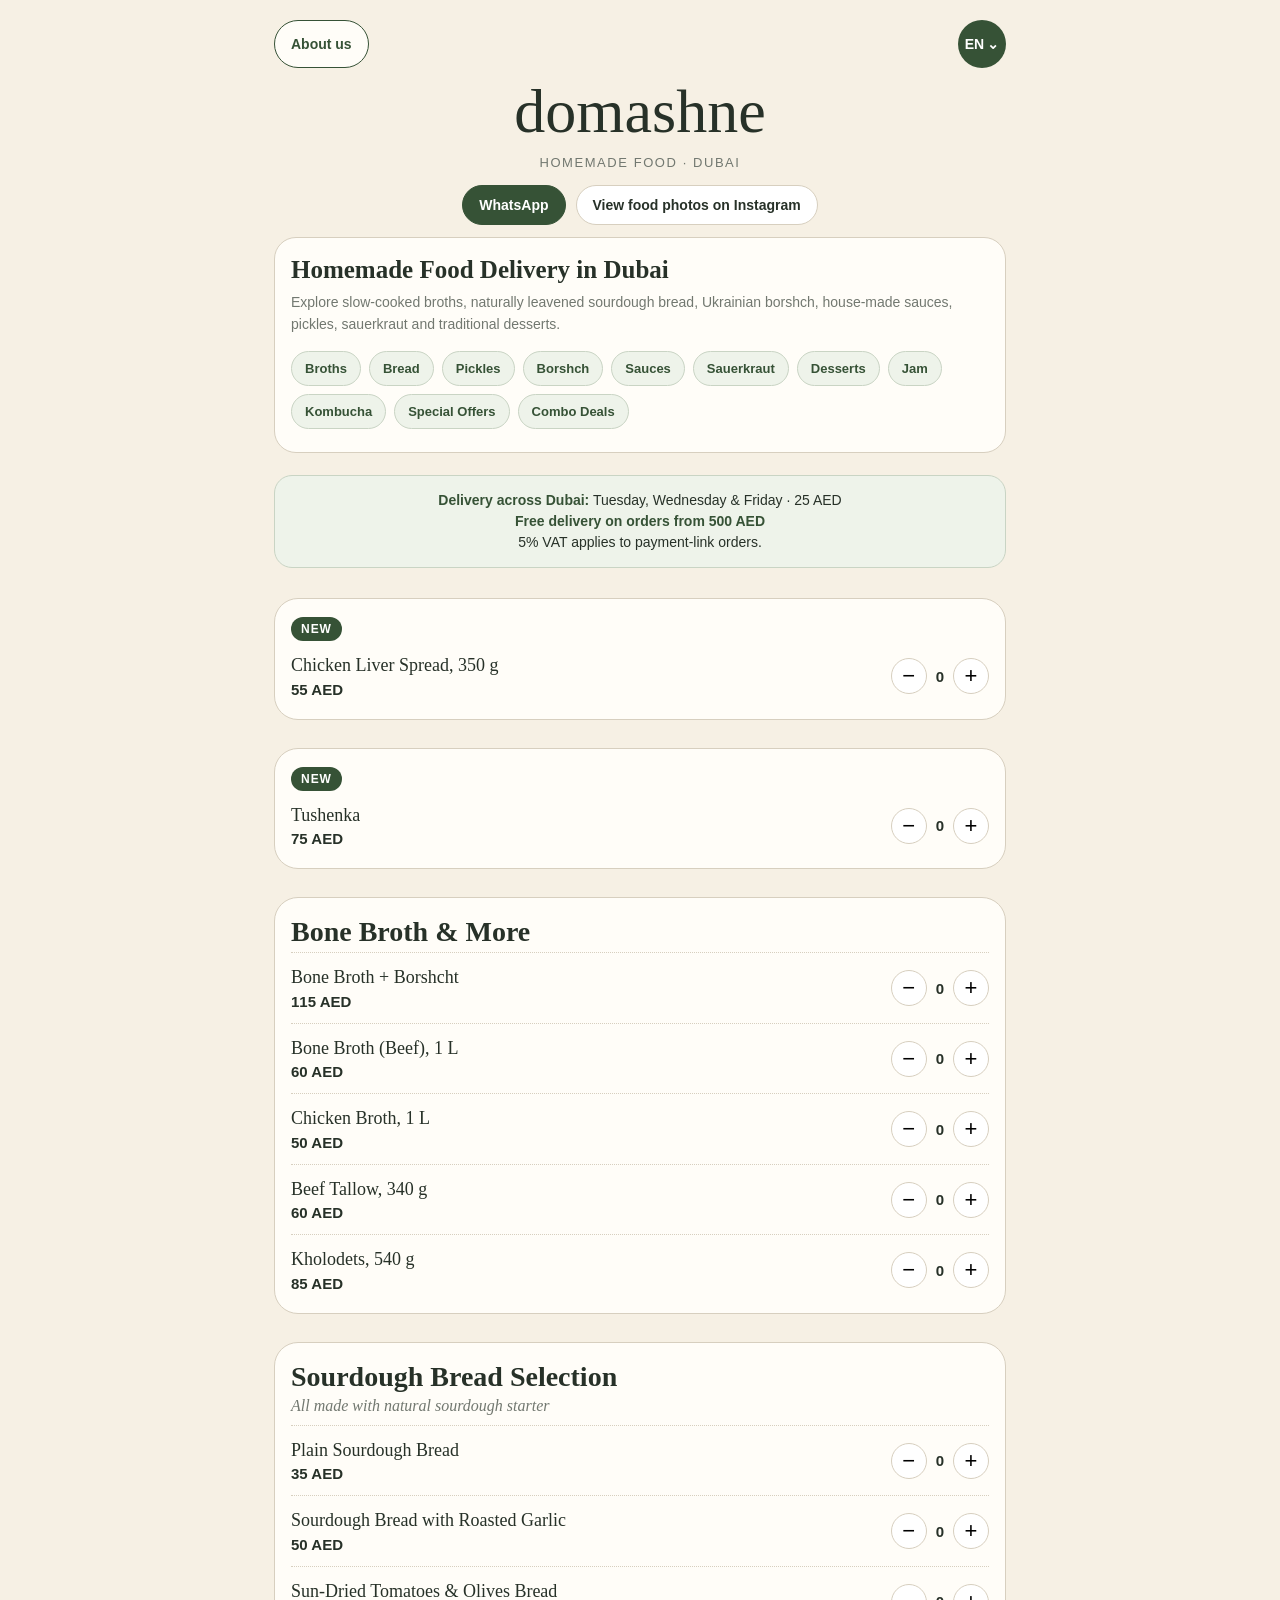
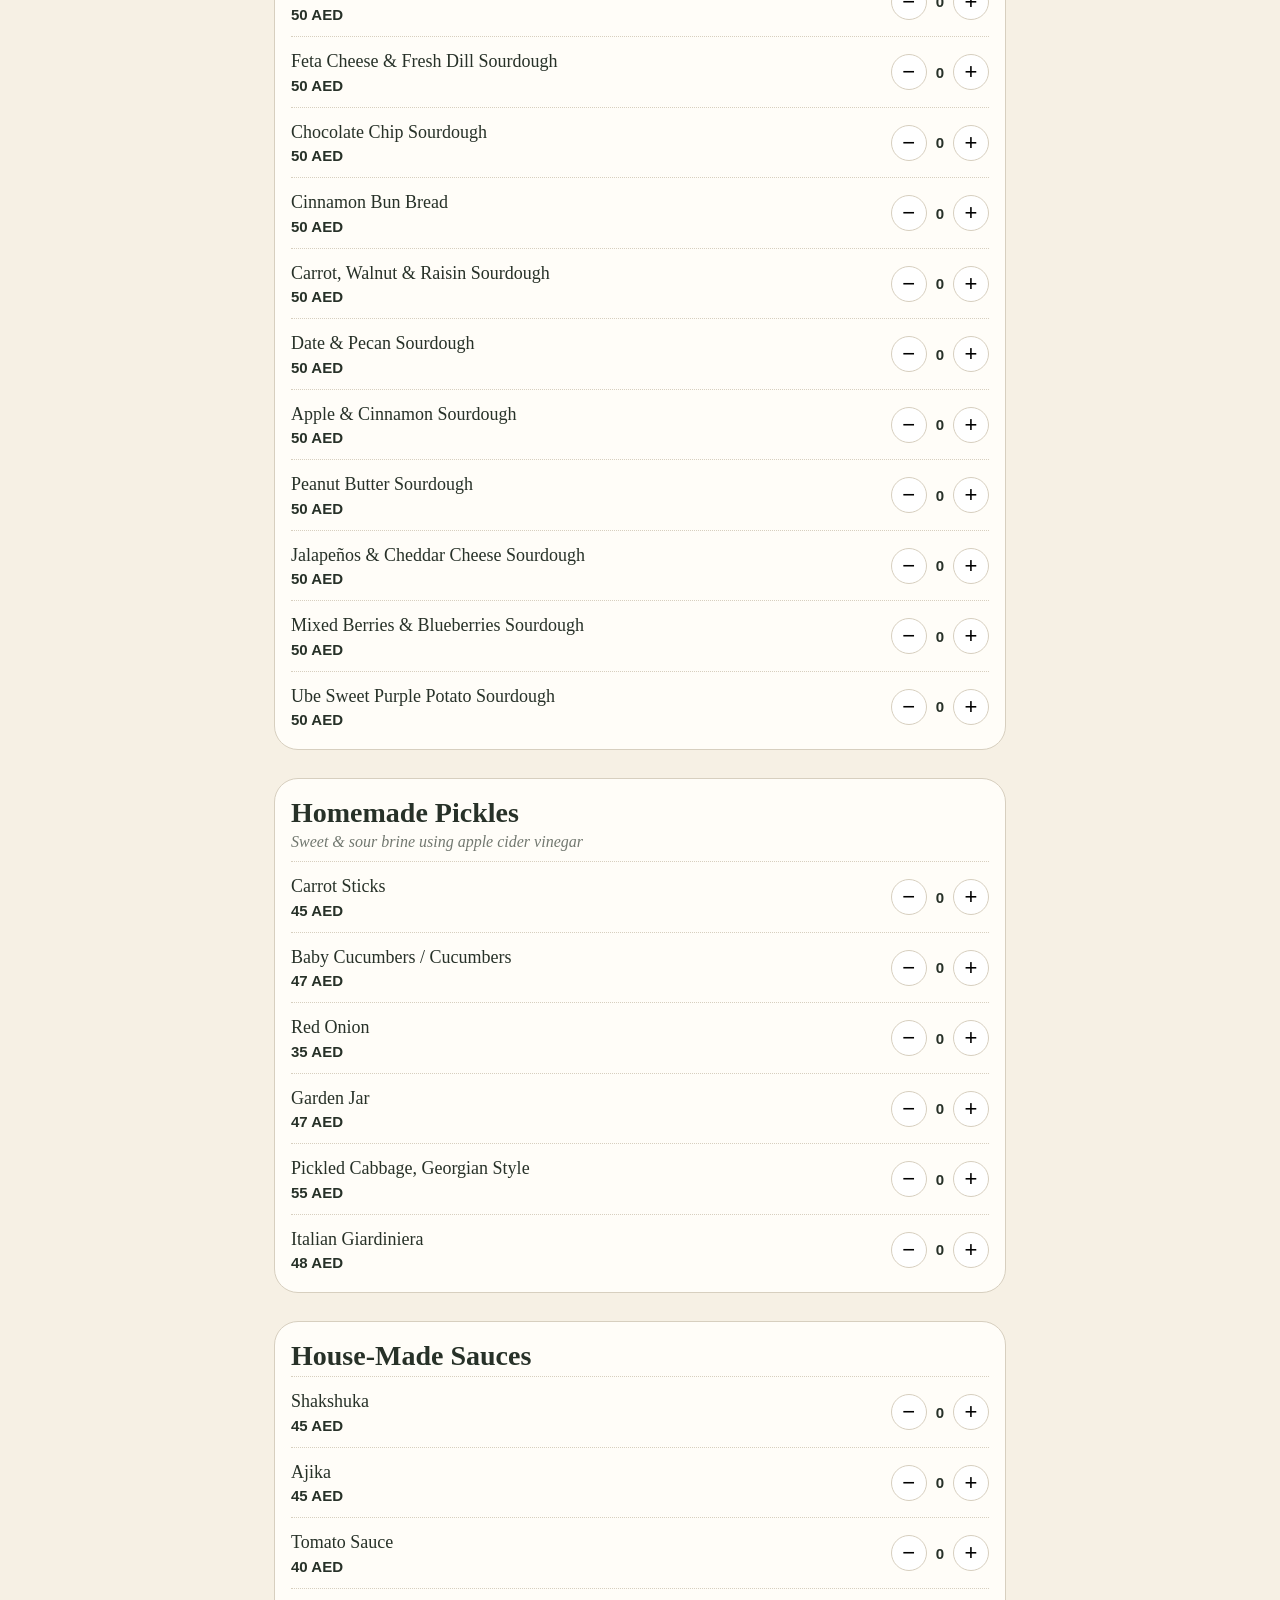
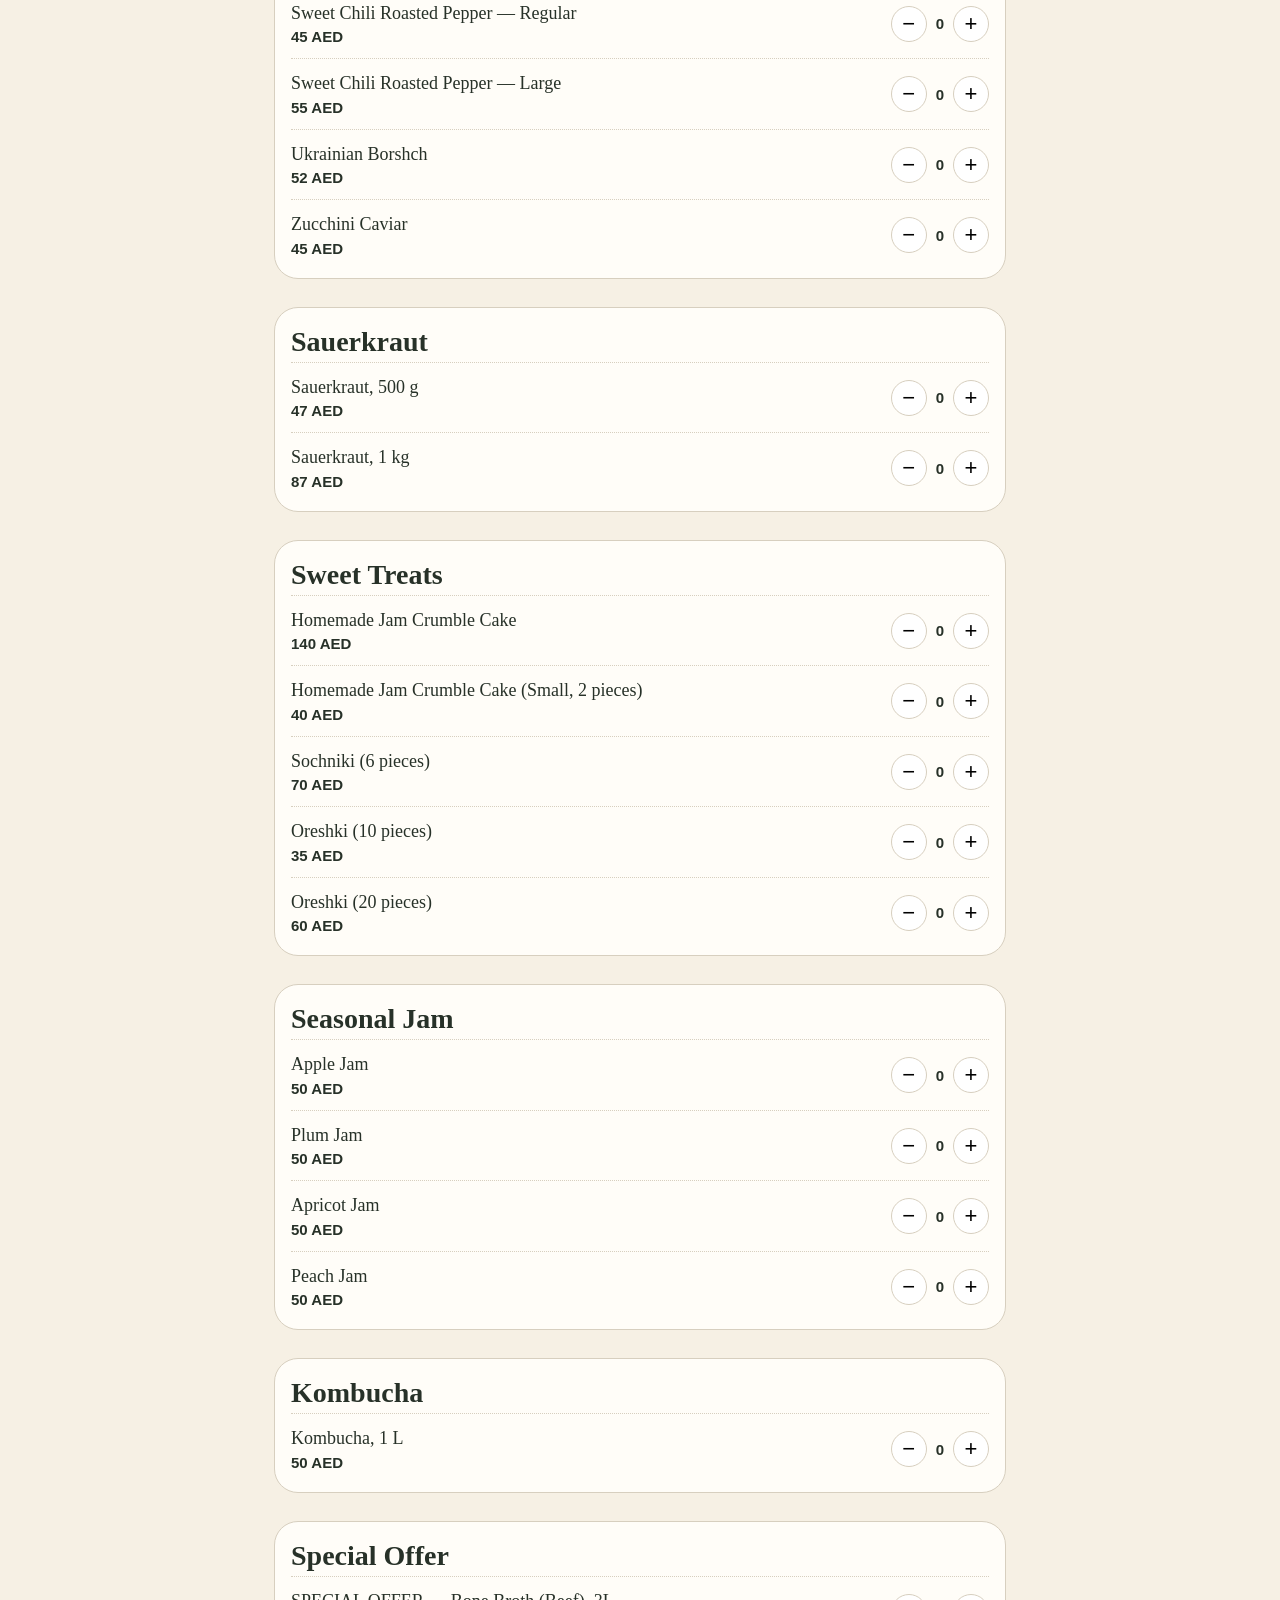
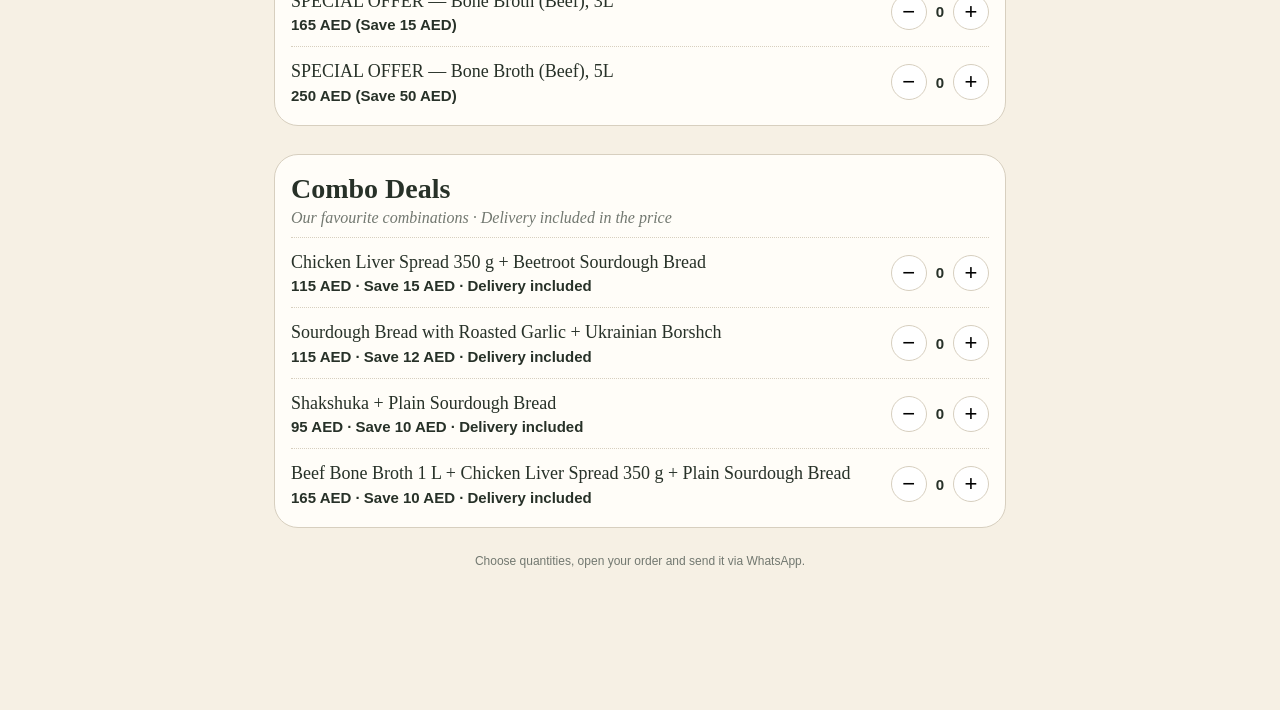
==== index.html @ 0f704d56 "Add Tushenka for 75 AED beside Chicken Liver Spread Reuse the featured product card and NEW badge wi" ====
<!doctype html><html lang="en"><head>
<meta charset="utf-8">
<meta name="viewport" content="width=device-width, initial-scale=1, viewport-fit=cover">
<title>Homemade Food Delivery in Dubai | Domashneae</title>
<meta name="description" content="Order homemade food delivery in Dubai from Domashneae: sourdough bread, beef bone broth, Ukrainian borshch, sauerkraut, spreads and desserts.">
<link rel="canonical" href="https://www.domashneae.com/">
<meta name="robots" content="index, follow">
<meta name="google-site-verification" content="gDtk9L5qSTmAR1mvwnfsfaUTFPTHBy5pWWwxs3Tpckc">
<meta property="og:type" content="website">
<meta property="og:site_name" content="Domashneae">
<meta property="og:title" content="Homemade Food Delivery in Dubai | Domashneae">
<meta property="og:description" content="Order homemade food delivery in Dubai from Domashneae: sourdough bread, beef bone broth, Ukrainian borshch, sauerkraut, spreads and desserts.">
<meta property="og:url" content="https://www.domashneae.com/">
<meta property="og:locale" content="en_AE">
<meta name="twitter:card" content="summary">
<meta name="twitter:title" content="Homemade Food Delivery in Dubai | Domashneae">
<meta name="twitter:description" content="Order homemade food delivery in Dubai from Domashneae: sourdough bread, beef bone broth, Ukrainian borshch, sauerkraut, spreads and desserts.">
<script type="application/ld+json">
{
  "@context": "https://schema.org",
  "@graph": [
    {
      "@type": "Organization",
      "@id": "https://www.domashneae.com/#organization",
      "name": "Domashneae",
      "alternateName": "domashne",
      "url": "https://www.domashneae.com/",
      "description": "Homemade food delivery across Dubai, including sourdough bread, beef bone broth, Ukrainian borshch, sauerkraut, spreads and desserts.",
      "telephone": "+971588756919",
      "sameAs": [
        "https://www.instagram.com/domashneae/"
      ],
      "areaServed": {
        "@type": "City",
        "name": "Dubai"
      },
      "knowsAbout": [
        "Homemade food delivery in Dubai",
        "Sourdough bread",
        "Beef bone broth",
        "Ukrainian borshch",
        "Sauerkraut"
      ],
      "hasOfferCatalog": {
        "@type": "OfferCatalog",
        "name": "Domashneae food menu",
        "url": "https://www.domashneae.com/"
      }
    },
    {
      "@type": "WebSite",
      "@id": "https://www.domashneae.com/#website",
      "url": "https://www.domashneae.com/",
      "name": "Domashneae",
      "alternateName": "domashne",
      "inLanguage": "en",
      "publisher": {
        "@id": "https://www.domashneae.com/#organization"
      }
    },
    {
      "@type": "WebPage",
      "@id": "https://www.domashneae.com/#webpage",
      "url": "https://www.domashneae.com/",
      "name": "Homemade Food Delivery in Dubai | Domashneae",
      "description": "Order homemade food delivery in Dubai from Domashneae: sourdough bread, beef bone broth, Ukrainian borshch, sauerkraut, spreads and desserts.",
      "inLanguage": "en",
      "isPartOf": {
        "@id": "https://www.domashneae.com/#website"
      },
      "about": {
        "@id": "https://www.domashneae.com/#organization"
      }
    }
  ]
}
</script>
<!-- Meta Pixel Code -->
<script>
!function(f,b,e,v,n,t,s)
{if(f.fbq)return;n=f.fbq=function(){n.callMethod?
n.callMethod.apply(n,arguments):n.queue.push(arguments)};
if(!f._fbq)f._fbq=n;n.push=n;n.loaded=!0;n.version='2.0';
n.queue=[];t=b.createElement(e);t.async=!0;
t.src=v;s=b.getElementsByTagName(e)[0];
s.parentNode.insertBefore(t,s)}(window, document,'script',
'https://connect.facebook.net/en_US/fbevents.js');
fbq('init', '1103655601557656');
fbq('track', 'PageView');
</script>
<!-- End Meta Pixel Code -->
<style>
:root{--cream:#f6f0e4;--paper:#fffdf8;--ink:#273128;--green:#365236;--muted:#727870;--line:#d7cfbf}
.seo-summary{order:0;background:var(--paper);border:1px solid var(--line);border-radius:22px;margin:0 0 14px;padding:18px 16px;text-align:left}
.seo-summary h2{font-size:25px;margin:0 0 8px}.seo-summary p{font:14px/1.55 Arial,sans-serif;margin:0 0 14px;color:var(--muted)}
.seo-summary nav{display:flex;flex-wrap:wrap;gap:8px;padding:2px 0 5px}.seo-summary a{color:var(--green);background:#eef3ea;border:1px solid #c9d4c4;border-radius:999px;padding:9px 13px;font:700 13px Arial,sans-serif;text-decoration:none}.seo-summary a:hover,.seo-summary a:focus-visible{background:var(--green);border-color:var(--green);color:white;outline:none}
html{scroll-behavior:smooth}.menu-card,.item[id]{scroll-margin-top:18px}
.new-badge{display:inline-block;background:var(--green);color:white;border-radius:999px;padding:5px 10px;font:700 12px Arial,sans-serif;letter-spacing:.08em}.order-info{order:1}.featured-product{order:2!important}.featured-product .item{border-top:0}
.wrap{display:flex!important;flex-direction:column}.menu-card{order:10}.menu-card:nth-of-type(6){order:1}.menu-card:nth-of-type(7){order:2}.menu-card:nth-of-type(1){order:3}.note{order:20}
.combo-card{order:3}.menu-card:nth-of-type(1){order:4}
#broths{order:3}#sourdough-bread{order:4}#pickles{order:5}#sauces-and-borshch{order:6}#sauerkraut{order:7}#desserts{order:8}#jams{order:9}#kombucha{order:10}#special-offers{order:11}#combos{order:12}
*{box-sizing:border-box}body{margin:0;background:var(--cream);color:var(--ink);font-family:Georgia,serif;padding-bottom:94px}.wrap{width:min(760px,100%);margin:auto;padding:20px 14px 36px}.hero{text-align:center;padding:20px 0 12px}.hero h1{font-size:62px;font-weight:400;line-height:1;margin:8px 0}.hero p{font:13px Arial,sans-serif;letter-spacing:.12em;text-transform:uppercase;color:var(--muted)}.top-buttons{display:flex;justify-content:center;gap:10px;flex-wrap:wrap;margin-top:15px}.top-buttons a{font:700 14px Arial,sans-serif;text-decoration:none;padding:11px 16px;border-radius:999px;border:1px solid var(--line);background:white;color:var(--ink)}.top-buttons .wa{background:var(--green);color:white;border-color:var(--green)}.menu-card{background:var(--paper);border:1px solid var(--line);border-radius:24px;margin:14px 0;padding:18px 16px 8px}.menu-card h2{font-size:28px;margin:0 0 4px}.subtitle{margin:0 0 10px;color:var(--muted);font-style:italic}.item{display:flex;justify-content:space-between;align-items:center;gap:16px;padding:13px 0;border-top:1px dotted var(--line)}.item-name{font-size:18px;line-height:1.25}.price{font:700 15px Arial,sans-serif;margin-top:4px}.qty{display:flex;align-items:center;gap:9px;font:700 15px Arial,sans-serif;flex:none}.qty button{width:36px;height:36px;border-radius:50%;border:1px solid var(--line);background:white;font-size:22px}#cartbar{display:none;position:fixed;z-index:10;left:50%;bottom:max(12px,env(safe-area-inset-bottom));transform:translateX(-50%);width:min(732px,calc(100% - 24px));background:var(--green);color:white;border:0;border-radius:18px;padding:16px 18px;font:700 16px Arial,sans-serif;justify-content:space-between}#cartbar.visible{display:flex}#overlay{display:none;position:fixed;z-index:30;inset:0;background:rgba(0,0,0,.45);align-items:flex-end}#overlay.visible{display:flex}.sheet{width:min(760px,100%);max-height:92vh;overflow:auto;margin:auto;background:var(--cream);border-radius:26px 26px 0 0;padding:18px 16px calc(20px + env(safe-area-inset-bottom))}.sheet-head{display:flex;justify-content:space-between;align-items:center}.sheet h3{font-size:30px;margin:0}.close{width:40px;height:40px;border-radius:50%;border:1px solid var(--line);background:white;font-size:22px}.cart-row{font-family:Arial,sans-serif;padding:11px 0;border-bottom:1px dotted var(--line)}.total{display:flex;justify-content:space-between;font:700 20px Arial,sans-serif;padding:16px 0}input,textarea{width:100%;border:1px solid var(--line);border-radius:12px;padding:12px 13px;margin:5px 0;font:15px Arial,sans-serif;background:white}textarea{min-height:76px}.send{width:100%;min-height:54px;border:0;border-radius:15px;background:#1f8b4c;color:white;font:700 17px Arial,sans-serif;margin-top:8px}.note{text-align:center;color:var(--muted);font:12px Arial,sans-serif}.order-info{background:#eef3ea;border:1px solid #c9d4c4;border-radius:18px;padding:14px 16px;margin:8px 0 16px;text-align:center;font:14px/1.5 Arial,sans-serif;color:var(--ink)}.order-info strong{color:var(--green)}.cart-policy{background:white;border:1px solid var(--line);border-radius:12px;padding:11px 12px;margin:8px 0 12px;font:13px/1.45 Arial,sans-serif;color:var(--muted)}

.geo-info{order:19;background:var(--paper);border:1px solid var(--line);border-radius:24px;margin:14px 0;padding:18px 16px;color:var(--ink)}
.geo-info h2{font-size:28px;margin:0 0 12px}.geo-info h3{font-size:24px;margin:16px 0 12px}.geo-info h4{font-size:20px;margin:20px 0 8px}.geo-info p,.geo-info nav{font:15px/1.65 Arial,sans-serif;margin:0 0 12px}.geo-info a{color:var(--green);text-underline-offset:3px}.geo-language{border-top:1px solid var(--line);padding:12px 0}.geo-language:last-child{padding-bottom:0}.geo-language summary{cursor:pointer;font:700 16px/1.5 Arial,sans-serif;color:var(--green)}.geo-language summary:focus-visible{outline:2px solid var(--green);outline-offset:4px;border-radius:4px}

[hidden]{display:none!important}.hero{position:relative;padding-top:52px}.language-switch{position:absolute;top:0;right:0;z-index:25;font-family:Arial,sans-serif}.language-switch button{cursor:pointer;font:700 14px Arial,sans-serif}#language-button{display:flex;align-items:center;justify-content:center;gap:3px;border:0;border-radius:50%;width:48px;height:48px;padding:0;background:var(--green);color:white}#language-options{position:absolute;right:0;top:calc(100% + 8px);min-width:162px;padding:6px;background:var(--paper);border:1px solid var(--line);border-radius:18px;box-shadow:0 8px 24px #2731281a}#language-options button{display:block;width:100%;text-align:left;min-height:44px;border:0;border-radius:12px;background:transparent;padding:10px 12px;color:var(--ink)}#language-options button:hover,#language-options button[aria-pressed=true]{background:#eef3ea;color:var(--green)}.language-switch button:focus-visible{outline:3px solid #86a680;outline-offset:3px}.geo-language{border:0;padding:0}.item-name{overflow-wrap:anywhere}

#about-button{position:absolute;left:0;top:0;min-height:48px;padding:0 16px;border:1px solid var(--green);border-radius:999px;background:var(--paper);color:var(--green);font:700 14px Arial,sans-serif;cursor:pointer}
#about-button:hover{background:#eef3ea}#about-button:focus-visible,#about-close:focus-visible{outline:3px solid #86a680;outline-offset:3px}
#about-dialog{width:min(600px,calc(100% - 28px));max-height:85vh;max-height:85dvh;overflow:auto;overscroll-behavior:contain;border:1px solid var(--line);border-radius:24px;padding:0;background:var(--paper);color:var(--ink)}
#about-dialog::backdrop{background:rgba(39,49,40,.48)}#about-dialog .geo-info{border:0;margin:0;padding:26px 24px}#about-dialog .geo-info h2{padding-right:40px}#about-close{position:absolute;right:12px;top:12px;width:40px;height:40px;border:1px solid var(--line);border-radius:50%;background:var(--paper);color:var(--ink);font:24px Arial,sans-serif;cursor:pointer}body:has(#about-dialog[open]){overflow:hidden}
</style></head><body><noscript><img alt="" height="1" width="1" style="display:none"
src="https://www.facebook.com/tr?id=1103655601557656&ev=PageView&noscript=1"
/></noscript><div class="wrap"><header class="hero"><button type="button" id="about-button" aria-haspopup="dialog" aria-controls="about-dialog">About us</button><div class="language-switch"><button id="language-button" type="button" aria-expanded="false" aria-controls="language-options" aria-label="English"><span>EN</span><span aria-hidden="true">⌄</span></button><div id="language-options" hidden><button type="button" data-language="en" lang="en" aria-pressed="true">English</button><button type="button" data-language="uk" lang="uk" aria-pressed="false">Українська</button><button type="button" data-language="ru" lang="ru" aria-pressed="false">Русский</button></div></div><h1>domashne</h1><p>Homemade food · Dubai</p><div class="top-buttons"><a class="wa" href="https://api.whatsapp.com/send/?phone=971588756919&type=phone_number&app_absent=0" target="_blank">WhatsApp</a><a href="https://www.instagram.com/domashneae/" target="_blank">View food photos on Instagram</a></div></header><div class="order-info"><strong>Delivery across Dubai:</strong> Tuesday, Wednesday &amp; Friday · 25 AED<br><strong>Free delivery on orders from 500 AED</strong><br>5% VAT applies to payment-link orders.</div><section class="menu-card" id="sourdough-bread"><h2>Sourdough Bread Selection</h2><p class=subtitle>All made with natural sourdough starter</p><div class="item"><div><div class="item-name">Plain Sourdough Bread</div><div class="price">35 AED</div></div><div class="qty"><button onclick="changeQty(1,-1)">−</button><span id="q1">0</span><button onclick="changeQty(1,1)">+</button></div></div><div class="item"><div><div class="item-name">Sourdough Bread with Roasted Garlic</div><div class="price">50 AED</div></div><div class="qty"><button onclick="changeQty(2,-1)">−</button><span id="q2">0</span><button onclick="changeQty(2,1)">+</button></div></div><div class="item"><div><div class="item-name">Sun-Dried Tomatoes &amp; Olives Bread</div><div class="price">50 AED</div></div><div class="qty"><button onclick="changeQty(3,-1)">−</button><span id="q3">0</span><button onclick="changeQty(3,1)">+</button></div></div><div class="item"><div><div class="item-name">Feta Cheese &amp; Fresh Dill Sourdough</div><div class="price">50 AED</div></div><div class="qty"><button onclick="changeQty(4,-1)">−</button><span id="q4">0</span><button onclick="changeQty(4,1)">+</button></div></div><div class="item"><div><div class="item-name">Chocolate Chip Sourdough</div><div class="price">50 AED</div></div><div class="qty"><button onclick="changeQty(5,-1)">−</button><span id="q5">0</span><button onclick="changeQty(5,1)">+</button></div></div><div class="item"><div><div class="item-name">Cinnamon Bun Bread</div><div class="price">50 AED</div></div><div class="qty"><button onclick="changeQty(6,-1)">−</button><span id="q6">0</span><button onclick="changeQty(6,1)">+</button></div></div><div class="item"><div><div class="item-name">Carrot, Walnut &amp; Raisin Sourdough</div><div class="price">50 AED</div></div><div class="qty"><button onclick="changeQty(7,-1)">−</button><span id="q7">0</span><button onclick="changeQty(7,1)">+</button></div></div><div class="item"><div><div class="item-name">Date &amp; Pecan Sourdough</div><div class="price">50 AED</div></div><div class="qty"><button onclick="changeQty(8,-1)">−</button><span id="q8">0</span><button onclick="changeQty(8,1)">+</button></div></div><div class="item"><div><div class="item-name">Apple &amp; Cinnamon Sourdough</div><div class="price">50 AED</div></div><div class="qty"><button onclick="changeQty(9,-1)">−</button><span id="q9">0</span><button onclick="changeQty(9,1)">+</button></div></div><div class="item"><div><div class="item-name">Peanut Butter Sourdough</div><div class="price">50 AED</div></div><div class="qty"><button onclick="changeQty(10,-1)">−</button><span id="q10">0</span><button onclick="changeQty(10,1)">+</button></div></div><div class="item"><div><div class="item-name">Jalapeños &amp; Cheddar Cheese Sourdough</div><div class="price">50 AED</div></div><div class="qty"><button onclick="changeQty(11,-1)">−</button><span id="q11">0</span><button onclick="changeQty(11,1)">+</button></div></div><div class="item"><div><div class="item-name">Mixed Berries &amp; Blueberries Sourdough</div><div class="price">50 AED</div></div><div class="qty"><button onclick="changeQty(12,-1)">−</button><span id="q12">0</span><button onclick="changeQty(12,1)">+</button></div></div><div class="item"><div><div class="item-name">Ube Sweet Purple Potato Sourdough</div><div class="price">50 AED</div></div><div class="qty"><button onclick="changeQty(13,-1)">−</button><span id="q13">0</span><button onclick="changeQty(13,1)">+</button></div></div></section><section class="menu-card"><h2>Homemade Pickles</h2><p class=subtitle>Sweet &amp; sour brine using apple cider vinegar</p><div class="item"><div><div class="item-name">Carrot Sticks</div><div class="price">45 AED</div></div><div class="qty"><button onclick="changeQty(14,-1)">−</button><span id="q14">0</span><button onclick="changeQty(14,1)">+</button></div></div><div class="item"><div><div class="item-name">Baby Cucumbers / Cucumbers</div><div class="price">47 AED</div></div><div class="qty"><button onclick="changeQty(15,-1)">−</button><span id="q15">0</span><button onclick="changeQty(15,1)">+</button></div></div><div class="item"><div><div class="item-name">Red Onion</div><div class="price">35 AED</div></div><div class="qty"><button onclick="changeQty(16,-1)">−</button><span id="q16">0</span><button onclick="changeQty(16,1)">+</button></div></div><div class="item"><div><div class="item-name">Garden Jar</div><div class="price">47 AED</div></div><div class="qty"><button onclick="changeQty(17,-1)">−</button><span id="q17">0</span><button onclick="changeQty(17,1)">+</button></div></div><div class="item"><div><div class="item-name">Pickled Cabbage, Georgian Style</div><div class="price">55 AED</div></div><div class="qty"><button onclick="changeQty(18,-1)">−</button><span id="q18">0</span><button onclick="changeQty(18,1)">+</button></div></div><div class="item"><div><div class="item-name">Italian Giardiniera</div><div class="price">48 AED</div></div><div class="qty"><button onclick="changeQty(19,-1)">−</button><span id="q19">0</span><button onclick="changeQty(19,1)">+</button></div></div></section><section class="menu-card" id="sauces-and-borshch"><h2>House-Made Sauces</h2><div class="item"><div><div class="item-name">Shakshuka</div><div class="price">45 AED</div></div><div class="qty"><button onclick="changeQty(20,-1)">−</button><span id="q20">0</span><button onclick="changeQty(20,1)">+</button></div></div><div class="item"><div><div class="item-name">Ajika</div><div class="price">45 AED</div></div><div class="qty"><button onclick="changeQty(21,-1)">−</button><span id="q21">0</span><button onclick="changeQty(21,1)">+</button></div></div><div class="item"><div><div class="item-name">Tomato Sauce</div><div class="price">40 AED</div></div><div class="qty"><button onclick="changeQty(22,-1)">−</button><span id="q22">0</span><button onclick="changeQty(22,1)">+</button></div></div><div class="item"><div><div class="item-name">Sweet Chili Roasted Pepper — Regular</div><div class="price">45 AED</div></div><div class="qty"><button onclick="changeQty(23,-1)">−</button><span id="q23">0</span><button onclick="changeQty(23,1)">+</button></div></div><div class="item"><div><div class="item-name">Sweet Chili Roasted Pepper — Large</div><div class="price">55 AED</div></div><div class="qty"><button onclick="changeQty(24,-1)">−</button><span id="q24">0</span><button onclick="changeQty(24,1)">+</button></div></div><div class="item"><div><div class="item-name">Ukrainian Borshch</div><div class="price">52 AED</div></div><div class="qty"><button onclick="changeQty(25,-1)">−</button><span id="q25">0</span><button onclick="changeQty(25,1)">+</button></div></div><div class="item"><div><div class="item-name">Zucchini Caviar</div><div class="price">45 AED</div></div><div class="qty"><button onclick="changeQty(26,-1)">−</button><span id="q26">0</span><button onclick="changeQty(26,1)">+</button></div></div></section><section class="menu-card" id="sauerkraut"><h2>Sauerkraut</h2><div class="item"><div><div class="item-name">Sauerkraut, 500 g</div><div class="price">47 AED</div></div><div class="qty"><button onclick="changeQty(27,-1)">−</button><span id="q27">0</span><button onclick="changeQty(27,1)">+</button></div></div><div class="item"><div><div class="item-name">Sauerkraut, 1 kg</div><div class="price">87 AED</div></div><div class="qty"><button onclick="changeQty(28,-1)">−</button><span id="q28">0</span><button onclick="changeQty(28,1)">+</button></div></div></section><section class="menu-card"><h2>Seasonal Jam</h2><div class="item"><div><div class="item-name">Apple Jam</div><div class="price">50 AED</div></div><div class="qty"><button onclick="changeQty(29,-1)">−</button><span id="q29">0</span><button onclick="changeQty(29,1)">+</button></div></div><div class="item"><div><div class="item-name">Plum Jam</div><div class="price">50 AED</div></div><div class="qty"><button onclick="changeQty(30,-1)">−</button><span id="q30">0</span><button onclick="changeQty(30,1)">+</button></div></div><div class="item"><div><div class="item-name">Apricot Jam</div><div class="price">50 AED</div></div><div class="qty"><button onclick="changeQty(31,-1)">−</button><span id="q31">0</span><button onclick="changeQty(31,1)">+</button></div></div><div class="item"><div><div class="item-name">Peach Jam</div><div class="price">50 AED</div></div><div class="qty"><button onclick="changeQty(32,-1)">−</button><span id="q32">0</span><button onclick="changeQty(32,1)">+</button></div></div></section><section class="menu-card" id="broths"><h2>Bone Broth &amp; More</h2><div class="item"><div><div class="item-name">Bone Broth + Borshcht</div><div class="price">115 AED</div></div><div class="qty"><button onclick="changeQty(33,-1)">−</button><span id="q33">0</span><button onclick="changeQty(33,1)">+</button></div></div><div class="item"><div><div class="item-name">Bone Broth (Beef), 1 L</div><div class="price">60 AED</div></div><div class="qty"><button onclick="changeQty(34,-1)">−</button><span id="q34">0</span><button onclick="changeQty(34,1)">+</button></div></div><div class="item"><div><div class="item-name">Chicken Broth, 1 L</div><div class="price">50 AED</div></div><div class="qty"><button onclick="changeQty(35,-1)">−</button><span id="q35">0</span><button onclick="changeQty(35,1)">+</button></div></div><div class="item"><div><div class="item-name">Beef Tallow, 340 g</div><div class="price">60 AED</div></div><div class="qty"><button onclick="changeQty(36,-1)">−</button><span id="q36">0</span><button onclick="changeQty(36,1)">+</button></div></div><div class="item"><div><div class="item-name">Kholodets, 540 g</div><div class="price">85 AED</div></div><div class="qty"><button onclick="changeQty(37,-1)">−</button><span id="q37">0</span><button onclick="changeQty(37,1)">+</button></div></div></section><section class="menu-card"><h2>Special Offer</h2><div class="item"><div><div class="item-name">SPECIAL OFFER — Bone Broth (Beef), 3L</div><div class="price">165 AED (Save 15 AED)</div></div><div class="qty"><button onclick="changeQty(44,-1)">−</button><span id="q44">0</span><button onclick="changeQty(44,1)">+</button></div></div><div class="item"><div><div class="item-name">SPECIAL OFFER — Bone Broth (Beef), 5L</div><div class="price">250 AED (Save 50 AED)</div></div><div class="qty"><button onclick="changeQty(45,-1)">−</button><span id="q45">0</span><button onclick="changeQty(45,1)">+</button></div></div></section><section class="menu-card"><h2>Sweet Treats</h2><div class="item"><div><div class="item-name">Homemade Jam Crumble Cake</div><div class="price">140 AED</div></div><div class="qty"><button onclick="changeQty(38,-1)">−</button><span id="q38">0</span><button onclick="changeQty(38,1)">+</button></div></div><div class="item"><div><div class="item-name">Homemade Jam Crumble Cake (Small, 2 pieces)</div><div class="price">40 AED</div></div><div class="qty"><button onclick="changeQty(39,-1)">−</button><span id="q39">0</span><button onclick="changeQty(39,1)">+</button></div></div><div class="item"><div><div class="item-name">Sochniki (6 pieces)</div><div class="price">70 AED</div></div><div class="qty"><button onclick="changeQty(40,-1)">−</button><span id="q40">0</span><button onclick="changeQty(40,1)">+</button></div></div><div class="item"><div><div class="item-name">Oreshki (10 pieces)</div><div class="price">35 AED</div></div><div class="qty"><button onclick="changeQty(41,-1)">−</button><span id="q41">0</span><button onclick="changeQty(41,1)">+</button></div></div><div class="item"><div><div class="item-name">Oreshki (20 pieces)</div><div class="price">60 AED</div></div><div class="qty"><button onclick="changeQty(42,-1)">−</button><span id="q42">0</span><button onclick="changeQty(42,1)">+</button></div></div></section><section class="menu-card"><h2>Kombucha</h2><div class="item"><div><div class="item-name">Kombucha, 1 L</div><div class="price">50 AED</div></div><div class="qty"><button onclick="changeQty(43,-1)">−</button><span id="q43">0</span><button onclick="changeQty(43,1)">+</button></div></div></section>

<section class="seo-summary" aria-labelledby="homemade-food-dubai-title"><h2 id="homemade-food-dubai-title">Homemade Food Delivery in Dubai</h2><p>Order homemade food from Domashneae for delivery across Dubai. Explore natural sourdough bread, beef bone broth, chicken broth, Ukrainian borshch, sauerkraut, homemade pickles, spreads and desserts.</p><nav aria-label="Popular menu categories"><a href="#sourdough-bread">Sourdough bread</a> · <a href="#broths">Beef bone broth</a> · <a href="#sauerkraut">Sauerkraut</a> · <a href="#sauces-and-borshch">Ukrainian borshch</a></nav></section>
<p class="note">Choose quantities, open your order and send it via WhatsApp.</p></div>
<dialog id="about-dialog" aria-labelledby="about-domashneae-title"><button type="button" id="about-close" aria-label="Close about us" autofocus>×</button><section class="geo-info" id="about-domashneae" aria-labelledby="about-domashneae-title">
  <h2 id="about-domashneae-title">About domashne</h2>
  <div class="geo-language" lang="en">
    <h3>Homemade food delivery in Dubai</h3>
    <p>Domashneae (domashne) offers homemade food with delivery across Dubai. Our menu includes sourdough bread, beef bone broth, chicken broth, sauerkraut, homemade pickles, Ukrainian borshch, spreads and desserts. Choose your food from the menu and send your order via WhatsApp.</p>
    <nav aria-label="Explore the menu"><a href="#sourdough-bread">Sourdough bread</a> · <a href="#broths">Bone broth &amp; chicken broth</a> · <a href="#sauerkraut">Sauerkraut</a> · <a href="#sauces-and-borshch">Ukrainian borshch &amp; sauces</a></nav>
    <h4>Where and when do you deliver?</h4>
    <p>We deliver across Dubai on Tuesday, Wednesday and Friday. Delivery fees and free-delivery conditions are shown above the menu and in your order summary.</p>
    <h4>How do I place an order?</h4>
    <p>Select quantities, open your order, and enter your name, delivery address and preferred date and time. Then send the order via WhatsApp to <a href="https://wa.me/971588756919">+971 58 875 6919</a>.</p>
    <h4>Where can I see food photos?</h4>
    <p><a href="https://www.instagram.com/domashneae/" target="_blank" rel="noopener">View food photos on Instagram @domashneae</a>. Return to this menu to choose items and place your order.</p>
  </div>
  <div class="geo-language" lang="uk" hidden>
    <h3>Домашня їжа з доставкою по Дубаю</h3>
    <p>Domashneae (domashne) пропонує домашню їжу з доставкою по Дубаю. У нашому меню — хліб на заквасці, яловичий бульйон, курячий бульйон, квашена капуста, домашні мариновані овочі, український борщ, намазки та десерти. Виберіть страви в меню й надішліть замовлення через WhatsApp.</p>
    <nav aria-label="Перейти до розділів меню"><a href="#sourdough-bread">Хліб на заквасці</a> · <a href="#broths">Яловичий та курячий бульйони</a> · <a href="#sauerkraut">Квашена капуста</a> · <a href="#sauces-and-borshch">Український борщ і соуси</a></nav>
    <h4>Куди й коли ви доставляєте?</h4>
    <p>Ми доставляємо по Дубаю у вівторок, середу та п’ятницю. Вартість доставки й умови безкоштовної доставки вказані над меню та в підсумку вашого замовлення.</p>
    <h4>Як оформити замовлення?</h4>
    <p>Виберіть кількість, відкрийте замовлення й укажіть своє ім’я, адресу доставки та бажану дату й час. Потім надішліть замовлення через WhatsApp на номер <a href="https://wa.me/971588756919">+971 58 875 6919</a>.</p>
    <h4>Де подивитися фотографії страв?</h4>
    <p><a href="https://www.instagram.com/domashneae/" target="_blank" rel="noopener">Переглянути фото страв в Instagram @domashneae</a>. Поверніться до цього меню, щоб вибрати страви й оформити замовлення.</p>
  </div>
  <div class="geo-language" lang="ru" hidden>
    <h3>Домашняя еда с доставкой по Дубаю</h3>
    <p>Domashneae (domashne) предлагает домашнюю еду с доставкой по Дубаю. В нашем меню — хлеб на закваске, говяжий костный бульон, куриный бульон, квашеная капуста, домашние маринованные овощи, украинский борщ, намазки и десерты. Выберите блюда в меню и отправьте заказ через WhatsApp.</p>
    <nav aria-label="Перейти к разделам меню"><a href="#sourdough-bread">Хлеб на закваске</a> · <a href="#broths">Костный и куриный бульоны</a> · <a href="#sauerkraut">Квашеная капуста</a> · <a href="#sauces-and-borshch">Украинский борщ и соусы</a></nav>
    <h4>Куда и когда вы доставляете?</h4>
    <p>Мы доставляем по Дубаю во вторник, среду и пятницу. Стоимость доставки и условия бесплатной доставки указаны над меню и в итогах вашего заказа.</p>
    <h4>Как оформить заказ?</h4>
    <p>Выберите количество, откройте заказ и укажите своё имя, адрес доставки и желаемую дату и время. Затем отправьте заказ через WhatsApp на номер <a href="https://wa.me/971588756919">+971 58 875 6919</a>.</p>
    <h4>Где посмотреть фотографии блюд?</h4>
    <p><a href="https://www.instagram.com/domashneae/" target="_blank" rel="noopener">Посмотреть фото блюд в Instagram @domashneae</a>. Вернитесь к этому меню, чтобы выбрать блюда и оформить заказ.</p>
  </div>
</section></dialog>
<button id="cartbar" onclick="if(typeof fbq==='function'){fbq('track','InitiateCheckout');}openCart()"><span id="count">Your order</span><span id="amount">0 AED</span></button>
<div id="overlay" onclick="if(event.target===this)closeCart()"><div class="sheet"><div class="sheet-head"><h3>Your order</h3><button class="close" onclick="closeCart()">×</button></div><div id="cart"></div><div class="cart-row" id="delivery-row"></div><div class="total"><span>Total</span><span id="total">0 AED</span></div><input id="customer" placeholder="Name"><input id="address" placeholder="Delivery area / address"><input id="delivery" placeholder="Preferred date and time"><textarea id="comment" placeholder="Comment"></textarea><div class="cart-policy">Delivery fee: 25 AED. Free delivery from 500 AED. Delivery is included with Combo Deals. A 5% VAT charge applies when paying by payment link.</div><button class="send" onclick="sendOrder()">Send order via WhatsApp</button></div></div>
<script>
document.querySelector('.hero').after(document.querySelector('.seo-summary'));
document.querySelector('.order-info').insertAdjacentHTML('afterend','<div class="menu-card featured-product"><span class="new-badge">NEW</span><div class="item"><div><div class="item-name">Chicken Liver Spread, 350 g</div><div class="price">55 AED</div></div><div class="qty"><button onclick="changeQty(48,-1)">−</button><span id="q48">0</span><button onclick="changeQty(48,1)">+</button></div></div></div>');
window.addEventListener('DOMContentLoaded',function(){items.push({id:48,name:'Chicken Liver Spread, 350 g',price:55})});
document.querySelector('.featured-product').insertAdjacentHTML('afterend','<div class="menu-card featured-product"><span class="new-badge">NEW</span><div class="item"><div><div class="item-name">Tushenka</div><div class="price">75 AED</div></div><div class="qty"><button onclick="changeQty(51,-1)">−</button><span id="q51">0</span><button onclick="changeQty(51,1)">+</button></div></div></div>');
window.addEventListener('DOMContentLoaded',function(){items.push({id:51,name:'Tushenka',price:75})});
const comboSection=document.createElement('section');comboSection.className='menu-card combo-card';comboSection.id='combos';comboSection.innerHTML='<h2>Combo Deals</h2><p class="subtitle">Our favourite combinations · Delivery included in the price</p><div class="item"><div><div class="item-name">Sourdough Bread with Roasted Garlic + Ukrainian Borshch</div><div class="price">115 AED · Save 12 AED · Delivery included</div></div><div class="qty"><button onclick="changeQty(46,-1)">−</button><span id="q46">0</span><button onclick="changeQty(46,1)">+</button></div></div><div class="item"><div><div class="item-name">Shakshuka + Plain Sourdough Bread</div><div class="price">95 AED · Save 10 AED · Delivery included</div></div><div class="qty"><button onclick="changeQty(47,-1)">−</button><span id="q47">0</span><button onclick="changeQty(47,1)">+</button></div></div><div class="item"><div><div class="item-name">Beef Bone Broth 1 L + Chicken Liver Spread 350 g + Plain Sourdough Bread</div><div class="price">165 AED · Save 10 AED · Delivery included</div></div><div class="qty"><button onclick="changeQty(49,-1)">−</button><span id="q49">0</span><button onclick="changeQty(49,1)">+</button></div></div><div class="item"><div><div class="item-name">Chicken Liver Spread 350 g + Beetroot Sourdough Bread</div><div class="price">115 AED · Save 15 AED · Delivery included</div></div><div class="qty"><button onclick="changeQty(50,-1)">−</button><span id="q50">0</span><button onclick="changeQty(50,1)">+</button></div></div>';document.querySelector('.note').before(comboSection);comboSection.querySelector('.subtitle').after(comboSection.querySelector('#q50').closest('.item'));window.addEventListener('DOMContentLoaded',()=>items.push({id:46,name:'COMBO — Sourdough Bread with Roasted Garlic + Ukrainian Borshch',price:115,deliveryIncluded:true},{id:47,name:'COMBO — Shakshuka + Plain Sourdough Bread',price:95,deliveryIncluded:true},{id:49,name:'COMBO — Beef Bone Broth 1 L + Chicken Liver Spread 350 g + Plain Sourdough Bread',price:165,deliveryIncluded:true},{id:50,name:'COMBO — Chicken Liver Spread 350 g + Beetroot Sourdough Bread',price:115,deliveryIncluded:true}));
const sectionIds={'Homemade Pickles':'pickles','Sweet Treats':'desserts','Seasonal Jam':'jams','Kombucha':'kombucha','Special Offer':'special-offers'};document.querySelectorAll('.menu-card').forEach(section=>{const heading=section.querySelector('h2');if(heading&&sectionIds[heading.textContent.trim()])section.id=sectionIds[heading.textContent.trim()]});document.querySelectorAll('.item-name').forEach(name=>{if(name.textContent.trim()==='Ukrainian Borshch')name.closest('.item').id='ukrainian-borshch'});document.querySelector('.seo-summary nav').innerHTML='<a data-nav="broths" href="#broths">Broths</a><a data-nav="bread" href="#sourdough-bread">Bread</a><a data-nav="pickles" href="#pickles">Pickles</a><a data-nav="borshch" href="#ukrainian-borshch">Borshch</a><a data-nav="sauces" href="#sauces-and-borshch">Sauces</a><a data-nav="sauerkraut" href="#sauerkraut">Sauerkraut</a><a data-nav="desserts" href="#desserts">Desserts</a><a data-nav="jam" href="#jams">Jam</a><a data-nav="kombucha" href="#kombucha">Kombucha</a><a data-nav="offers" href="#special-offers">Special Offers</a><a data-nav="combos" href="#combos">Combo Deals</a>';
const summaryContent={en:{title:'Homemade Food Delivery in Dubai',description:'Explore slow-cooked broths, naturally leavened sourdough bread, Ukrainian borshch, house-made sauces, pickles, sauerkraut and traditional desserts.',nav:{broths:'Broths',bread:'Bread',pickles:'Pickles',borshch:'Borshch',sauces:'Sauces',sauerkraut:'Sauerkraut',desserts:'Desserts',jam:'Jam',kombucha:'Kombucha',offers:'Special Offers',combos:'Combo Deals'}},uk:{title:'Доставка домашньої їжі в Дубаї',description:'У меню — наваристі бульйони, натуральний хліб на заквасці, український борщ, домашні соуси, мариновані овочі, квашена капуста та традиційні десерти.',nav:{broths:'Бульйони',bread:'Хліб',pickles:'Мариновані овочі',borshch:'Борщ',sauces:'Соуси',sauerkraut:'Квашена капуста',desserts:'Десерти',jam:'Джем',kombucha:'Комбуча',offers:'Спецпропозиції',combos:'Комбо-набори'}},ru:{title:'Доставка домашней еды в Дубае',description:'В меню — наваристые бульоны, натуральный хлеб на закваске, украинский борщ, домашние соусы, соленья, квашеная капуста и традиционные десерты.',nav:{broths:'Бульоны',bread:'Хлеб',pickles:'Соленья',borshch:'Борщ',sauces:'Соусы',sauerkraut:'Квашеная капуста',desserts:'Десерты',jam:'Джем',kombucha:'Комбуча',offers:'Спецпредложения',combos:'Комбо-наборы'}}};
function updateSummaryLanguage(lang){const content=summaryContent[lang]||summaryContent.en;document.querySelector('.seo-summary h2').textContent=content.title;document.querySelector('.seo-summary p').textContent=content.description;document.querySelectorAll('.seo-summary [data-nav]').forEach(link=>link.textContent=content.nav[link.dataset.nav])}updateSummaryLanguage('en');
const items=[{"id": 1, "name": "Plain Sourdough Bread", "price": 35}, {"id": 2, "name": "Sourdough Bread with Roasted Garlic", "price": 50}, {"id": 3, "name": "Sun-Dried Tomatoes & Olives Bread", "price": 50}, {"id": 4, "name": "Feta Cheese & Fresh Dill Sourdough", "price": 50}, {"id": 5, "name": "Chocolate Chip Sourdough", "price": 50}, {"id": 6, "name": "Cinnamon Bun Bread", "price": 50}, {"id": 7, "name": "Carrot, Walnut & Raisin Sourdough", "price": 50}, {"id": 8, "name": "Date & Pecan Sourdough", "price": 50}, {"id": 9, "name": "Apple & Cinnamon Sourdough", "price": 50}, {"id": 10, "name": "Peanut Butter Sourdough", "price": 50}, {"id": 11, "name": "Jalapeños & Cheddar Cheese Sourdough", "price": 50}, {"id": 12, "name": "Mixed Berries & Blueberries Sourdough", "price": 50}, {"id": 13, "name": "Ube Sweet Purple Potato Sourdough", "price": 50}, {"id": 14, "name": "Carrot Sticks", "price": 45}, {"id": 15, "name": "Baby Cucumbers / Cucumbers", "price": 47}, {"id": 16, "name": "Red Onion", "price": 35}, {"id": 17, "name": "Garden Jar", "price": 47}, {"id": 18, "name": "Pickled Cabbage, Georgian Style", "price": 55}, {"id": 19, "name": "Italian Giardiniera", "price": 48}, {"id": 20, "name": "Shakshuka", "price": 45}, {"id": 21, "name": "Ajika", "price": 45}, {"id": 22, "name": "Tomato Sauce", "price": 40}, {"id": 23, "name": "Sweet Chili Roasted Pepper — Regular", "price": 45}, {"id": 24, "name": "Sweet Chili Roasted Pepper — Large", "price": 55}, {"id": 25, "name": "Ukrainian Borshch", "price": 52}, {"id": 26, "name": "Zucchini Caviar", "price": 45}, {"id": 27, "name": "Sauerkraut, 500 g", "price": 47}, {"id": 28, "name": "Sauerkraut, 1 kg", "price": 87}, {"id": 29, "name": "Apple Jam", "price": 50}, {"id": 30, "name": "Plum Jam", "price": 50}, {"id": 31, "name": "Apricot Jam", "price": 50}, {"id": 32, "name": "Peach Jam", "price": 50}, {"id": 33, "name": "Bone Broth + Borshcht", "price": 115}, {"id": 34, "name": "Bone Broth (Beef), 1 L", "price": 60}, {"id": 35, "name": "Chicken Broth, 1 L", "price": 50}, {"id": 36, "name": "Beef Tallow, 340 g", "price": 60}, {"id": 37, "name": "Kholodets, 540 g", "price": 85}, {"id": 38, "name": "Homemade Jam Crumble Cake", "price": 140}, {"id": 39, "name": "Homemade Jam Crumble Cake (Small, 2 pieces)", "price": 40}, {"id": 40, "name": "Sochniki (6 pieces)", "price": 70}, {"id": 41, "name": "Oreshki (10 pieces)", "price": 35}, {"id": 42, "name": "Oreshki (20 pieces)", "price": 60}, {"id": 43, "name": "Kombucha, 1 L", "price": 50}, {"id": 44, "name": "SPECIAL OFFER — Bone Broth (Beef), 3L", "price": 165}, {"id": 45, "name": "SPECIAL OFFER — Bone Broth (Beef), 5L", "price": 250}];const cart={};function changeQty(id,delta){cart[id]=Math.max(0,(cart[id]||0)+delta);if(cart[id]===0)delete cart[id];document.getElementById('q'+id).textContent=cart[id]||0;updateBar()}function getTotals(){let count=0,subtotal=0,hasCombo=false;Object.entries(cart).forEach(([id,qty])=>{const item=items.find(x=>x.id===Number(id));count+=qty;subtotal+=item.price*qty;if(item.deliveryIncluded)hasCombo=true});const delivery=count>0&&!hasCombo&&subtotal<500?25:0;return{count,subtotal,delivery,total:subtotal+delivery,hasCombo}}function updateBar(){const t=getTotals(),bar=document.getElementById('cartbar');document.getElementById('count').textContent=`Your order · ${t.count}`;document.getElementById('amount').textContent=`${t.subtotal} AED`;bar.classList.toggle('visible',t.count>0)}function openCart(){const list=document.getElementById('cart');list.innerHTML='';Object.entries(cart).forEach(([id,qty])=>{const item=items.find(x=>x.id===Number(id));const row=document.createElement('div');row.className='cart-row';row.textContent=`${item.name} × ${qty} — ${item.price*qty} AED${item.deliveryIncluded?' · Delivery included':''}`;list.appendChild(row)});const t=getTotals();document.getElementById('delivery-row').textContent=t.hasCombo?'Delivery — Included with Combo Deal':t.delivery?`Delivery — ${t.delivery} AED`:'Delivery — Free';document.getElementById('total').textContent=`${t.total} AED`;document.getElementById('overlay').classList.add('visible')}function closeCart(){document.getElementById('overlay').classList.remove('visible')}function sendOrder(){const t=getTotals();if(!t.count)return;const lines=['Hello! I would like to place an order:',''];Object.entries(cart).forEach(([id,qty])=>{const item=items.find(x=>x.id===Number(id));lines.push(`• ${item.name} × ${qty} — ${item.price*qty} AED${item.deliveryIncluded?' (delivery included)':''}`)});lines.push('',`Subtotal: ${t.subtotal} AED`,t.hasCombo?'Delivery: Included with Combo Deal':t.delivery?`Delivery: ${t.delivery} AED`:'Delivery: Free',`Total: ${t.total} AED`,`Payment link: 5% VAT applies`,'',`Name: ${document.getElementById('customer').value||'—'}`,`Delivery area / address: ${document.getElementById('address').value||'—'}`,`Preferred date and time: ${document.getElementById('delivery').value||'—'}`,`Comment: ${document.getElementById('comment').value||'—'}`);window.location.href='https://wa.me/971588756919?text='+encodeURIComponent(lines.join('\n'))}
</script> <script> document.querySelectorAll('.qty button').forEach(function(btn){   var action=btn.getAttribute('onclick')||'';   if(action.includes(',1)')){     btn.addEventListener('click',function(){       var match=action.match(/changeQty\((\d+),1\)/);       if(!match)return;       var item=items.find(function(x){return x.id===Number(match[1]);});       if(item&&typeof fbq==='function'){         fbq('track','AddToCart',{           content_name:item.name,           content_ids:[String(item.id)],           content_type:'product',           value:item.price,           currency:'AED'         });       }     },true);   } });  var sendButton=document.querySelector('.send'); if(sendButton){   sendButton.addEventListener('click',function(){     var t=getTotals();     if(t.count>0&&typeof fbq==='function'){       fbq('track','Contact',{         content_name:'WhatsApp Order',         value:t.total,         currency:'AED'       });     }   },true); }  var whatsappButton=document.querySelector('.top-buttons .wa'); if(whatsappButton){   whatsappButton.addEventListener('click',function(){     if(typeof fbq==='function'){       fbq('track','Contact',{content_name:'Header WhatsApp'});     }   },true); } </script> <script id="site-translations">
const translations={"en": {"label": "English", "order": "Your order", "total": "Total", "subtotal": "Subtotal", "name": "Name", "address": "Delivery area / address", "date": "Preferred date and time", "comment": "Comment", "send": "Send order via WhatsApp", "delivery": "Delivery", "included": "Delivery included", "comboDelivery": "Included with Combo Deal", "free": "Free", "save": "Save", "greeting": "Hello! I would like to place an order:", "vat": "Payment link: 5% VAT applies", "close": "Close order", "add": "Add", "remove": "Remove", "policy": "Delivery fee: 25 AED. Free delivery from 500 AED. Delivery is included with Combo Deals. A 5% VAT charge applies when paying by payment link.", "info": "<strong>Delivery across Dubai:</strong> Tuesday, Wednesday &amp; Friday · 25 AED<br><strong>Free delivery on orders from 500 AED</strong><br>5% VAT applies to payment-link orders.", "text": {"Homemade food · Dubai": "Homemade food · Dubai", "View food photos on Instagram": "View food photos on Instagram", "Sourdough Bread Selection": "Sourdough Bread Selection", "All made with natural sourdough starter": "All made with natural sourdough starter", "Homemade Pickles": "Homemade Pickles", "Sweet & sour brine using apple cider vinegar": "Sweet & sour brine using apple cider vinegar", "House-Made Sauces": "House-Made Sauces", "Sauerkraut": "Sauerkraut", "Seasonal Jam": "Seasonal Jam", "Bone Broth & More": "Bone Broth & More", "Special Offer": "Special Offer", "Sweet Treats": "Sweet Treats", "Kombucha": "Kombucha", "Combo Deals": "Combo Deals", "Our favourite combinations · Delivery included in the price": "Our favourite combinations · Delivery included in the price", "NEW": "NEW", "About domashne": "About domashne", "Choose quantities, open your order and send it via WhatsApp.": "Choose quantities, open your order and send it via WhatsApp."}}, "uk": {"label": "Українська", "order": "Ваше замовлення", "total": "Разом", "subtotal": "Сума товарів", "name": "Ім’я", "address": "Район / адреса доставки", "date": "Бажана дата й час", "comment": "Коментар", "send": "Надіслати замовлення через WhatsApp", "delivery": "Доставка", "included": "Доставка включена", "comboDelivery": "Включена в комбо-набір", "free": "Безкоштовно", "save": "Економія", "greeting": "Вітаю! Хочу зробити замовлення:", "vat": "Оплата за посиланням: додається 5% ПДВ", "close": "Закрити замовлення", "add": "Додати", "remove": "Зменшити кількість", "policy": "Доставка: 25 AED. Безкоштовна доставка від 500 AED. Доставка комбо-наборів включена у вартість. При оплаті за посиланням додається 5% ПДВ.", "info": "<strong>Доставка по Дубаю:</strong> вівторок, середа та п’ятниця · 25 AED<br><strong>Безкоштовна доставка замовлень від 500 AED</strong><br>При оплаті за посиланням додається 5% ПДВ.", "text": {"Homemade food · Dubai": "Домашня їжа · Дубай", "View food photos on Instagram": "Переглянути фото страв в Instagram", "Sourdough Bread Selection": "Хліб на заквасці", "All made with natural sourdough starter": "Усе на натуральній заквасці", "Homemade Pickles": "Домашні мариновані овочі", "Sweet & sour brine using apple cider vinegar": "Кисло-солодкий маринад із яблучним оцтом", "House-Made Sauces": "Домашні соуси", "Sauerkraut": "Квашена капуста", "Seasonal Jam": "Сезонні джеми", "Bone Broth & More": "Бульйони та інше", "Special Offer": "Спеціальна пропозиція", "Sweet Treats": "Солодощі", "Kombucha": "Комбуча", "Combo Deals": "Комбо-набори", "Our favourite combinations · Delivery included in the price": "Наші улюблені поєднання · Доставка включена у вартість", "NEW": "НОВИНКА", "About domashne": "Про domashne", "Choose quantities, open your order and send it via WhatsApp.": "Виберіть кількість, відкрийте замовлення та надішліть його через WhatsApp."}}, "ru": {"label": "Русский", "order": "Ваш заказ", "total": "Итого", "subtotal": "Сумма товаров", "name": "Имя", "address": "Район / адрес доставки", "date": "Желаемая дата и время", "comment": "Комментарий", "send": "Отправить заказ через WhatsApp", "delivery": "Доставка", "included": "Доставка включена", "comboDelivery": "Включена в комбо-набор", "free": "Бесплатно", "save": "Экономия", "greeting": "Здравствуйте! Хочу сделать заказ:", "vat": "Оплата по ссылке: добавляется 5% НДС", "close": "Закрыть заказ", "add": "Добавить", "remove": "Уменьшить количество", "policy": "Доставка: 25 AED. Бесплатная доставка от 500 AED. Доставка комбо-наборов включена в стоимость. При оплате по ссылке добавляется 5% НДС.", "info": "<strong>Доставка по Дубаю:</strong> вторник, среда и пятница · 25 AED<br><strong>Бесплатная доставка заказов от 500 AED</strong><br>При оплате по ссылке добавляется 5% НДС.", "text": {"Homemade food · Dubai": "Домашняя еда · Дубай", "View food photos on Instagram": "Посмотреть фото блюд в Instagram", "Sourdough Bread Selection": "Хлеб на закваске", "All made with natural sourdough starter": "Всё на натуральной закваске", "Homemade Pickles": "Домашние маринованные овощи", "Sweet & sour brine using apple cider vinegar": "Кисло-сладкий маринад с яблочным уксусом", "House-Made Sauces": "Домашние соусы", "Sauerkraut": "Квашеная капуста", "Seasonal Jam": "Сезонные джемы", "Bone Broth & More": "Бульоны и другое", "Special Offer": "Специальное предложение", "Sweet Treats": "Сладости", "Kombucha": "Комбуча", "Combo Deals": "Комбо-наборы", "Our favourite combinations · Delivery included in the price": "Наши любимые сочетания · Доставка включена в стоимость", "NEW": "НОВИНКА", "About domashne": "О domashne", "Choose quantities, open your order and send it via WhatsApp.": "Выберите количество, откройте заказ и отправьте его через WhatsApp."}}};
const productTranslations={"uk": ["Хліб на заквасці", "Хліб на заквасці з печеним часником", "Хліб із в’яленими томатами та оливками", "Хліб на заквасці з фетою та свіжим кропом", "Хліб на заквасці з шоколадною крихтою", "Хліб зі смаком булочки з корицею", "Хліб на заквасці з морквою, волоським горіхом і родзинками", "Хліб на заквасці з фініками та пеканом", "Хліб на заквасці з яблуком і корицею", "Хліб на заквасці з арахісовою пастою", "Хліб на заквасці з халапеньйо та чедером", "Хліб на заквасці з ягодами та лохиною", "Хліб на заквасці з фіолетовою солодкою картоплею убе", "Морквяні палички", "Маленькі огірочки / огірки", "Червона цибуля", "Овочеве асорті «Garden Jar»", "Маринована капуста по-грузинськи", "Італійська джардиньєра", "Шакшука", "Аджика", "Томатний соус", "Печений перець із солодким чилі — стандартна порція", "Печений перець із солодким чилі — велика порція", "Український борщ", "Кабачкова ікра", "Квашена капуста, 500 г", "Квашена капуста, 1 кг", "Яблучний джем", "Сливовий джем", "Абрикосовий джем", "Персиковий джем", "Яловичий бульйон + борщ", "Яловичий бульйон, 1 л", "Курячий бульйон, 1 л", "Яловичий жир, 340 г", "Холодець, 540 г", "Домашній пиріг із джемом і крихтою", "Домашній пиріг із джемом і крихтою (маленький, 2 шматочки)", "Сочники (6 шт.)", "Горішки (10 шт.)", "Горішки (20 шт.)", "Комбуча, 1 л", "СПЕЦПРОПОЗИЦІЯ — яловичий бульйон, 3 л", "СПЕЦПРОПОЗИЦІЯ — яловичий бульйон, 5 л", "Хліб на заквасці з печеним часником + український борщ", "Шакшука + хліб на заквасці", "Паштет із курячої печінки, 350 г", "Яловичий бульйон 1 л + паштет із курячої печінки 350 г + хліб на заквасці", "Паштет із курячої печінки 350 г + буряковий хліб на заквасці"], "ru": ["Хлеб на закваске", "Хлеб на закваске с печёным чесноком", "Хлеб с вялеными томатами и оливками", "Хлеб на закваске с фетой и свежим укропом", "Хлеб на закваске с шоколадной крошкой", "Хлеб со вкусом булочки с корицей", "Хлеб на закваске с морковью, грецким орехом и изюмом", "Хлеб на закваске с финиками и пеканом", "Хлеб на закваске с яблоком и корицей", "Хлеб на закваске с арахисовой пастой", "Хлеб на закваске с халапеньо и чеддером", "Хлеб на закваске с ягодами и голубикой", "Хлеб на закваске с фиолетовым сладким картофелем убе", "Морковные палочки", "Маленькие огурчики / огурцы", "Красный лук", "Овощное ассорти «Garden Jar»", "Маринованная капуста по-грузински", "Итальянская джардиньера", "Шакшука", "Аджика", "Томатный соус", "Печёный перец со сладким чили — стандартная порция", "Печёный перец со сладким чили — большая порция", "Украинский борщ", "Кабачковая икра", "Квашеная капуста, 500 г", "Квашеная капуста, 1 кг", "Яблочный джем", "Сливовый джем", "Абрикосовый джем", "Персиковый джем", "Костный бульон + борщ", "Говяжий костный бульон, 1 л", "Куриный бульон, 1 л", "Говяжий жир, 340 г", "Холодец, 540 г", "Домашний пирог с джемом и крошкой", "Домашний пирог с джемом и крошкой (маленький, 2 кусочка)", "Сочники (6 шт.)", "Орешки (10 шт.)", "Орешки (20 шт.)", "Комбуча, 1 л", "СПЕЦПРЕДЛОЖЕНИЕ — говяжий костный бульон, 3 л", "СПЕЦПРЕДЛОЖЕНИЕ — говяжий костный бульон, 5 л", "Хлеб на закваске с печёным чесноком + украинский борщ", "Шакшука + хлеб на закваске", "Паштет из куриной печени, 350 г", "Говяжий костный бульон 1 л + паштет из куриной печени 350 г + хлеб на закваске", "Паштет из куриной печени 350 г + свекольный хлеб на закваске"]};
productTranslations.uk.push('Тушонка');
productTranslations.ru.push('Тушёнка');
let currentLanguage='en';
const originalText=new Map();
function tr(key){return translations[currentLanguage][key]}
function productName(item){return currentLanguage==='en'?item.name:productTranslations[currentLanguage][item.id-1]}
function deliveryText(t){return t.hasCombo?tr('comboDelivery'):t.delivery?`${t.delivery} AED`:tr('free')}
updateBar=function(){const t=getTotals();document.getElementById('count').textContent=`${tr('order')} · ${t.count}`;document.getElementById('amount').textContent=`${t.subtotal} AED`;document.getElementById('cartbar').classList.toggle('visible',t.count>0)};
openCart=function(){const list=document.getElementById('cart');list.replaceChildren();Object.entries(cart).forEach(([id,qty])=>{const item=items.find(x=>x.id===Number(id));const row=document.createElement('div');row.className='cart-row';row.textContent=`${productName(item)} × ${qty} — ${item.price*qty} AED${item.deliveryIncluded?' · '+tr('included'):''}`;list.appendChild(row)});const t=getTotals();document.getElementById('delivery-row').textContent=`${tr('delivery')} — ${deliveryText(t)}`;document.getElementById('total').textContent=`${t.total} AED`;document.getElementById('overlay').classList.add('visible')};
function buildOrderMessage(){const t=getTotals();const lines=[tr('greeting'),''];Object.entries(cart).forEach(([id,qty])=>{const item=items.find(x=>x.id===Number(id));lines.push(`• ${productName(item)} × ${qty} — ${item.price*qty} AED${item.deliveryIncluded?' ('+tr('included')+')':''}`)});lines.push('',`${tr('subtotal')}: ${t.subtotal} AED`,`${tr('delivery')}: ${deliveryText(t)}`,`${tr('total')}: ${t.total} AED`,tr('vat'),'');[['customer','name'],['address','address'],['delivery','date'],['comment','comment']].forEach(([id,key])=>lines.push(`${tr(key)}: ${document.getElementById(id).value||'—'}`));return lines.join('\n')}
sendOrder=function(){if(!getTotals().count)return;window.location.href='https://wa.me/971588756919?text='+encodeURIComponent(buildOrderMessage())};
function closeLanguages(){document.getElementById('language-options').hidden=true;document.getElementById('language-button').setAttribute('aria-expanded','false')}
function setLanguage(lang,remember=false){if(!translations[lang])return;currentLanguage=lang;document.documentElement.lang=lang;document.getElementById('about-button').textContent={en:'About us',uk:'Про нас',ru:'О нас'}[lang];document.getElementById('about-close').setAttribute('aria-label',{en:'Close about us',uk:'Закрити інформацію про нас',ru:'Закрыть информацию о нас'}[lang]);
originalText.forEach((english,node)=>{node.textContent=translations[lang].text[english]||english});
document.querySelector('.order-info').innerHTML=tr('info');
updateSummaryLanguage(lang);
items.forEach(item=>{const row=document.getElementById('q'+item.id).closest('.item');row.querySelector('.item-name').textContent=lang==='en'?item.name.replace(/^COMBO — /,''):productName(item);const save={44:15,45:50,46:12,47:10,49:10,50:15}[item.id];row.querySelector('.price').textContent=`${item.price} AED`+(save?(item.deliveryIncluded?` · ${tr('save')} ${save} AED · ${tr('included')}`:` (${tr('save')} ${save} AED)`):'');row.querySelectorAll('.qty button').forEach((button,i)=>button.setAttribute('aria-label',`${tr(i?'add':'remove')}: ${productName(item)}`))});
document.querySelector('.sheet h3').textContent=tr('order');document.querySelector('.total span').textContent=tr('total');document.querySelector('.cart-policy').textContent=tr('policy');document.querySelector('.send').textContent=tr('send');document.querySelector('.close').setAttribute('aria-label',tr('close'));
[['customer','name'],['address','address'],['delivery','date'],['comment','comment']].forEach(([id,key])=>{const field=document.getElementById(id);field.placeholder=tr(key);field.setAttribute('aria-label',tr(key))});
document.querySelectorAll('.geo-language').forEach(node=>node.hidden=node.lang!==lang);document.querySelector('#language-button span').textContent=lang.toUpperCase();document.getElementById('language-button').setAttribute('aria-label',tr('label'));document.querySelectorAll('[data-language]').forEach(button=>button.setAttribute('aria-pressed',String(button.dataset.language===lang)));
updateBar();if(document.getElementById('overlay').classList.contains('visible'))openCart();closeLanguages();if(remember){try{localStorage.setItem('domashne-language',lang)}catch{}}
}
window.addEventListener('DOMContentLoaded',()=>{
document.querySelectorAll('.hero p,.top-buttons a:not(.wa),.menu-card h2,.subtitle,.new-badge,#about-domashneae-title,.note').forEach(node=>originalText.set(node,node.textContent));
const trigger=document.getElementById('language-button');const options=document.getElementById('language-options');trigger.addEventListener('click',()=>{const open=options.hidden;options.hidden=!open;trigger.setAttribute('aria-expanded',String(open));if(open)options.querySelector('[aria-pressed="true"]').focus()});
options.querySelectorAll('button').forEach(button=>button.addEventListener('click',()=>{setLanguage(button.dataset.language,true);trigger.focus()}));document.addEventListener('click',event=>{if(!event.target.closest('.language-switch'))closeLanguages()});document.addEventListener('keydown',event=>{if(event.key==='Escape'&&!options.hidden){closeLanguages();trigger.focus()}});

const aboutDialog=document.getElementById('about-dialog');
document.getElementById('about-button').addEventListener('click',()=>{closeLanguages();aboutDialog.showModal()});
document.getElementById('about-close').addEventListener('click',()=>aboutDialog.close());
aboutDialog.addEventListener('click',event=>{if(event.target===aboutDialog){const r=aboutDialog.getBoundingClientRect();if(event.clientX<r.left||event.clientX>r.right||event.clientY<r.top||event.clientY>r.bottom)aboutDialog.close()}});
aboutDialog.querySelectorAll('a[href^="#"]').forEach(link=>link.addEventListener('click',()=>aboutDialog.close()));
let saved='en';try{saved=localStorage.getItem('domashne-language')||'en'}catch{}setLanguage(translations[saved]?saved:'en');
});

</script></body></html>
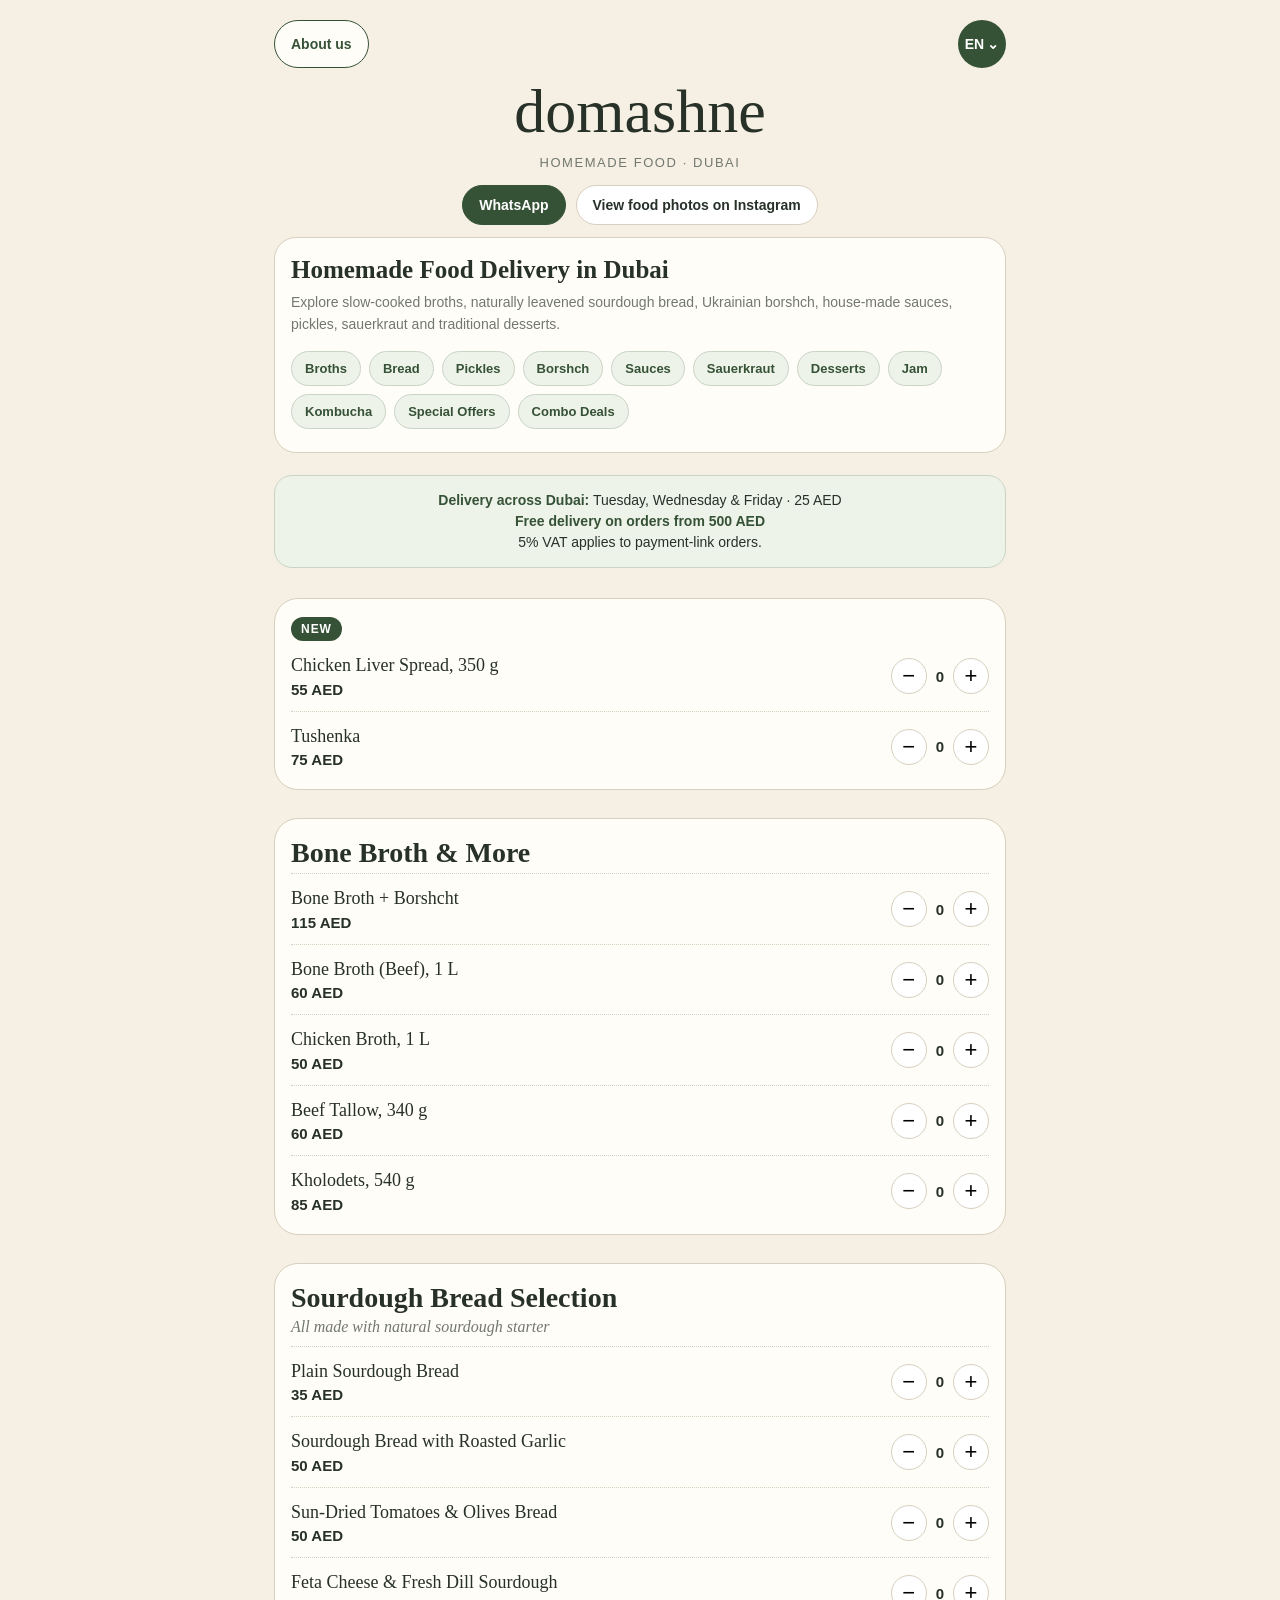
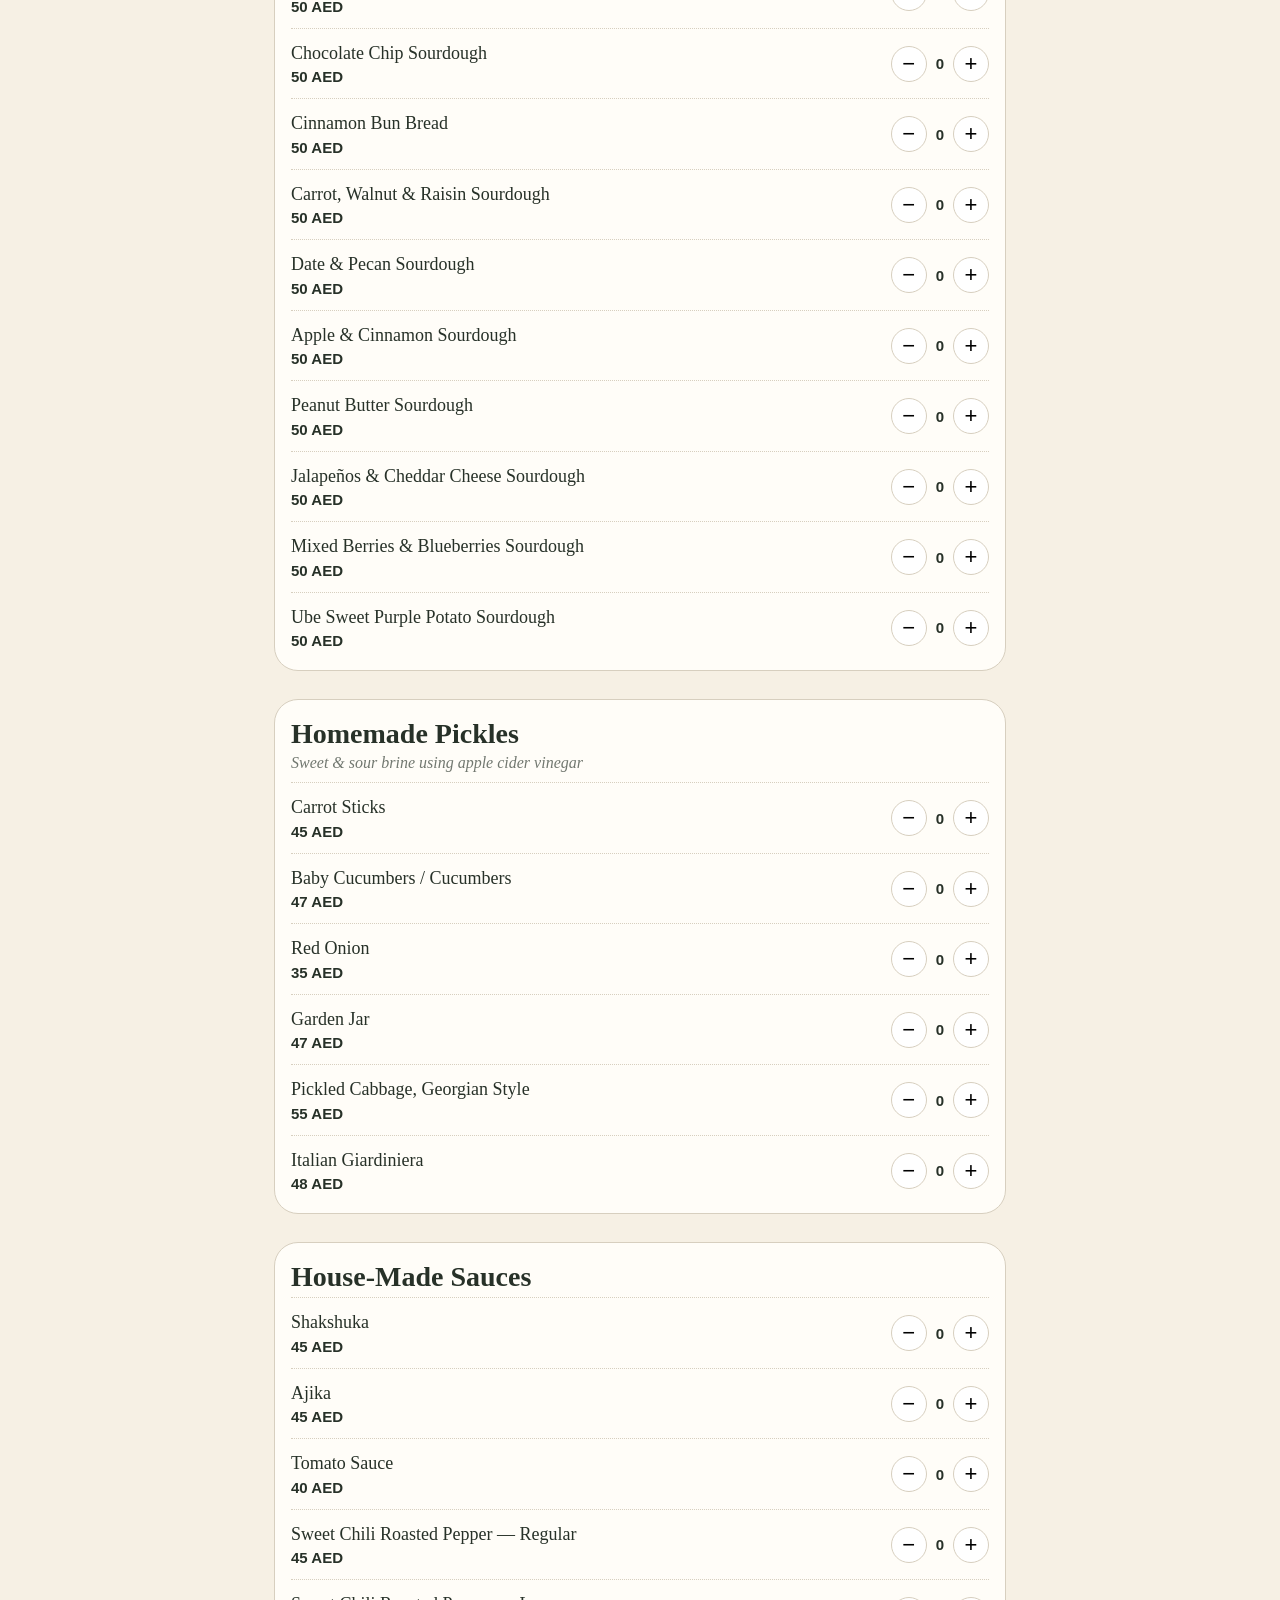
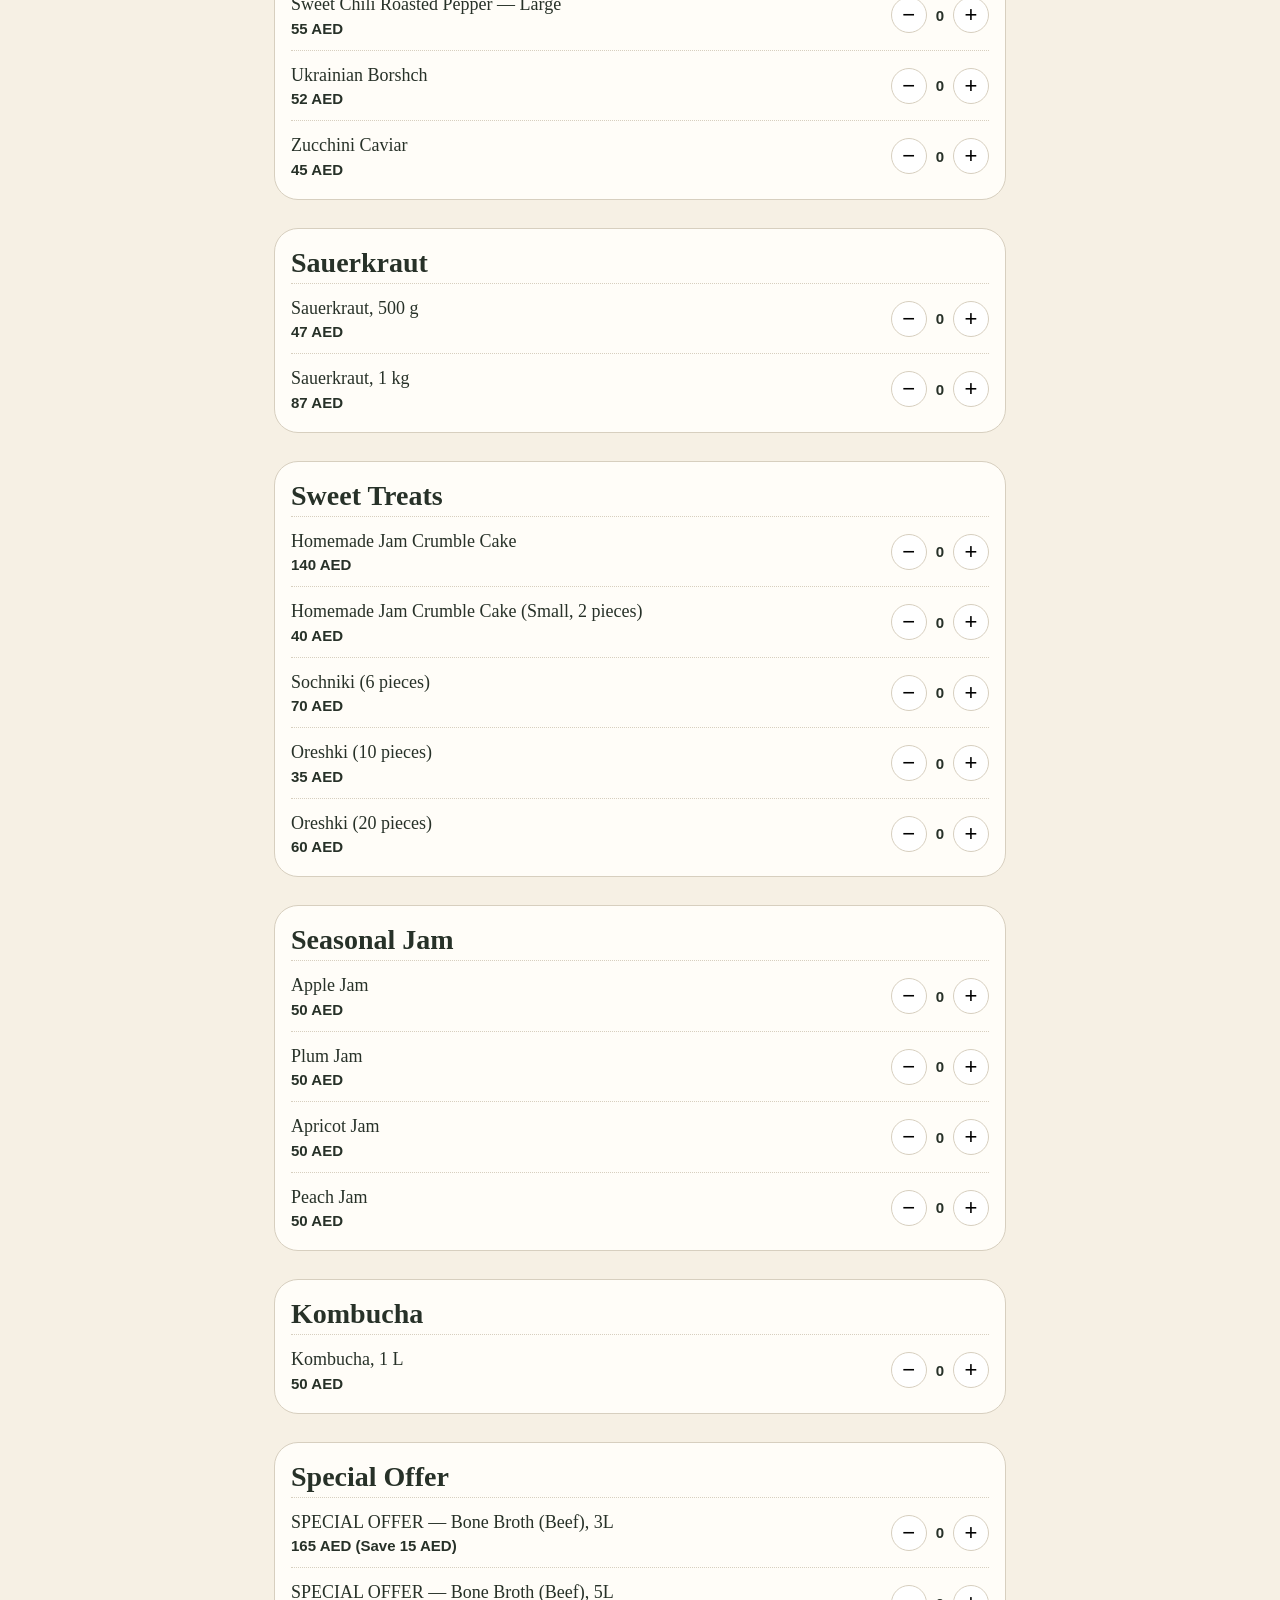
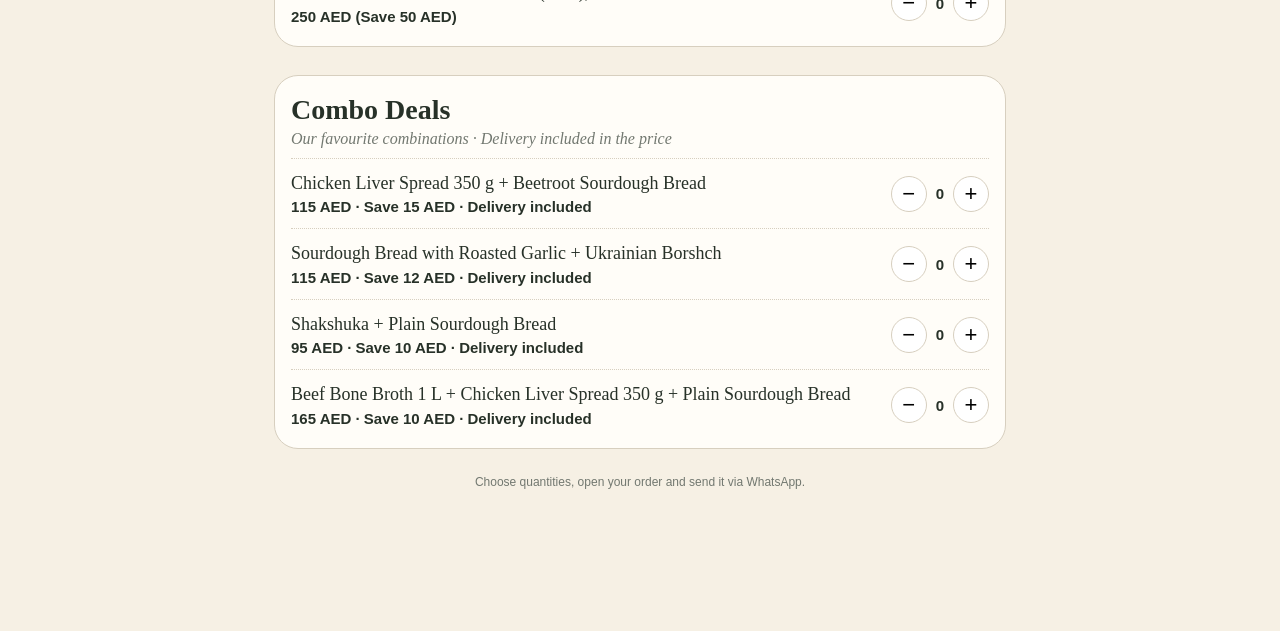
==== commit 37d85394: "Group Tushenka with liver spread and improve cart summary Place Tushenka and Chicken Liver Spread in" ====
--- a/index.html
+++ b/index.html
@@ -110,6 +110,8 @@
 #about-button:hover{background:#eef3ea}#about-button:focus-visible,#about-close:focus-visible{outline:3px solid #86a680;outline-offset:3px}
 #about-dialog{width:min(600px,calc(100% - 28px));max-height:85vh;max-height:85dvh;overflow:auto;overscroll-behavior:contain;border:1px solid var(--line);border-radius:24px;padding:0;background:var(--paper);color:var(--ink)}
 #about-dialog::backdrop{background:rgba(39,49,40,.48)}#about-dialog .geo-info{border:0;margin:0;padding:26px 24px}#about-dialog .geo-info h2{padding-right:40px}#about-close{position:absolute;right:12px;top:12px;width:40px;height:40px;border:1px solid var(--line);border-radius:50%;background:var(--paper);color:var(--ink);font:24px Arial,sans-serif;cursor:pointer}body:has(#about-dialog[open]){overflow:hidden}
+body:has(#overlay.visible){overflow:hidden}
+.featured-product .item + .item{border-top:1px dotted var(--line)}
 </style></head><body><noscript><img alt="" height="1" width="1" style="display:none"
 src="https://www.facebook.com/tr?id=1103655601557656&ev=PageView&noscript=1"
 /></noscript><div class="wrap"><header class="hero"><button type="button" id="about-button" aria-haspopup="dialog" aria-controls="about-dialog">About us</button><div class="language-switch"><button id="language-button" type="button" aria-expanded="false" aria-controls="language-options" aria-label="English"><span>EN</span><span aria-hidden="true">⌄</span></button><div id="language-options" hidden><button type="button" data-language="en" lang="en" aria-pressed="true">English</button><button type="button" data-language="uk" lang="uk" aria-pressed="false">Українська</button><button type="button" data-language="ru" lang="ru" aria-pressed="false">Русский</button></div></div><h1>domashne</h1><p>Homemade food · Dubai</p><div class="top-buttons"><a class="wa" href="https://api.whatsapp.com/send/?phone=971588756919&type=phone_number&app_absent=0" target="_blank">WhatsApp</a><a href="https://www.instagram.com/domashneae/" target="_blank">View food photos on Instagram</a></div></header><div class="order-info"><strong>Delivery across Dubai:</strong> Tuesday, Wednesday &amp; Friday · 25 AED<br><strong>Free delivery on orders from 500 AED</strong><br>5% VAT applies to payment-link orders.</div><section class="menu-card" id="sourdough-bread"><h2>Sourdough Bread Selection</h2><p class=subtitle>All made with natural sourdough starter</p><div class="item"><div><div class="item-name">Plain Sourdough Bread</div><div class="price">35 AED</div></div><div class="qty"><button onclick="changeQty(1,-1)">−</button><span id="q1">0</span><button onclick="changeQty(1,1)">+</button></div></div><div class="item"><div><div class="item-name">Sourdough Bread with Roasted Garlic</div><div class="price">50 AED</div></div><div class="qty"><button onclick="changeQty(2,-1)">−</button><span id="q2">0</span><button onclick="changeQty(2,1)">+</button></div></div><div class="item"><div><div class="item-name">Sun-Dried Tomatoes &amp; Olives Bread</div><div class="price">50 AED</div></div><div class="qty"><button onclick="changeQty(3,-1)">−</button><span id="q3">0</span><button onclick="changeQty(3,1)">+</button></div></div><div class="item"><div><div class="item-name">Feta Cheese &amp; Fresh Dill Sourdough</div><div class="price">50 AED</div></div><div class="qty"><button onclick="changeQty(4,-1)">−</button><span id="q4">0</span><button onclick="changeQty(4,1)">+</button></div></div><div class="item"><div><div class="item-name">Chocolate Chip Sourdough</div><div class="price">50 AED</div></div><div class="qty"><button onclick="changeQty(5,-1)">−</button><span id="q5">0</span><button onclick="changeQty(5,1)">+</button></div></div><div class="item"><div><div class="item-name">Cinnamon Bun Bread</div><div class="price">50 AED</div></div><div class="qty"><button onclick="changeQty(6,-1)">−</button><span id="q6">0</span><button onclick="changeQty(6,1)">+</button></div></div><div class="item"><div><div class="item-name">Carrot, Walnut &amp; Raisin Sourdough</div><div class="price">50 AED</div></div><div class="qty"><button onclick="changeQty(7,-1)">−</button><span id="q7">0</span><button onclick="changeQty(7,1)">+</button></div></div><div class="item"><div><div class="item-name">Date &amp; Pecan Sourdough</div><div class="price">50 AED</div></div><div class="qty"><button onclick="changeQty(8,-1)">−</button><span id="q8">0</span><button onclick="changeQty(8,1)">+</button></div></div><div class="item"><div><div class="item-name">Apple &amp; Cinnamon Sourdough</div><div class="price">50 AED</div></div><div class="qty"><button onclick="changeQty(9,-1)">−</button><span id="q9">0</span><button onclick="changeQty(9,1)">+</button></div></div><div class="item"><div><div class="item-name">Peanut Butter Sourdough</div><div class="price">50 AED</div></div><div class="qty"><button onclick="changeQty(10,-1)">−</button><span id="q10">0</span><button onclick="changeQty(10,1)">+</button></div></div><div class="item"><div><div class="item-name">Jalapeños &amp; Cheddar Cheese Sourdough</div><div class="price">50 AED</div></div><div class="qty"><button onclick="changeQty(11,-1)">−</button><span id="q11">0</span><button onclick="changeQty(11,1)">+</button></div></div><div class="item"><div><div class="item-name">Mixed Berries &amp; Blueberries Sourdough</div><div class="price">50 AED</div></div><div class="qty"><button onclick="changeQty(12,-1)">−</button><span id="q12">0</span><button onclick="changeQty(12,1)">+</button></div></div><div class="item"><div><div class="item-name">Ube Sweet Purple Potato Sourdough</div><div class="price">50 AED</div></div><div class="qty"><button onclick="changeQty(13,-1)">−</button><span id="q13">0</span><button onclick="changeQty(13,1)">+</button></div></div></section><section class="menu-card"><h2>Homemade Pickles</h2><p class=subtitle>Sweet &amp; sour brine using apple cider vinegar</p><div class="item"><div><div class="item-name">Carrot Sticks</div><div class="price">45 AED</div></div><div class="qty"><button onclick="changeQty(14,-1)">−</button><span id="q14">0</span><button onclick="changeQty(14,1)">+</button></div></div><div class="item"><div><div class="item-name">Baby Cucumbers / Cucumbers</div><div class="price">47 AED</div></div><div class="qty"><button onclick="changeQty(15,-1)">−</button><span id="q15">0</span><button onclick="changeQty(15,1)">+</button></div></div><div class="item"><div><div class="item-name">Red Onion</div><div class="price">35 AED</div></div><div class="qty"><button onclick="changeQty(16,-1)">−</button><span id="q16">0</span><button onclick="changeQty(16,1)">+</button></div></div><div class="item"><div><div class="item-name">Garden Jar</div><div class="price">47 AED</div></div><div class="qty"><button onclick="changeQty(17,-1)">−</button><span id="q17">0</span><button onclick="changeQty(17,1)">+</button></div></div><div class="item"><div><div class="item-name">Pickled Cabbage, Georgian Style</div><div class="price">55 AED</div></div><div class="qty"><button onclick="changeQty(18,-1)">−</button><span id="q18">0</span><button onclick="changeQty(18,1)">+</button></div></div><div class="item"><div><div class="item-name">Italian Giardiniera</div><div class="price">48 AED</div></div><div class="qty"><button onclick="changeQty(19,-1)">−</button><span id="q19">0</span><button onclick="changeQty(19,1)">+</button></div></div></section><section class="menu-card" id="sauces-and-borshch"><h2>House-Made Sauces</h2><div class="item"><div><div class="item-name">Shakshuka</div><div class="price">45 AED</div></div><div class="qty"><button onclick="changeQty(20,-1)">−</button><span id="q20">0</span><button onclick="changeQty(20,1)">+</button></div></div><div class="item"><div><div class="item-name">Ajika</div><div class="price">45 AED</div></div><div class="qty"><button onclick="changeQty(21,-1)">−</button><span id="q21">0</span><button onclick="changeQty(21,1)">+</button></div></div><div class="item"><div><div class="item-name">Tomato Sauce</div><div class="price">40 AED</div></div><div class="qty"><button onclick="changeQty(22,-1)">−</button><span id="q22">0</span><button onclick="changeQty(22,1)">+</button></div></div><div class="item"><div><div class="item-name">Sweet Chili Roasted Pepper — Regular</div><div class="price">45 AED</div></div><div class="qty"><button onclick="changeQty(23,-1)">−</button><span id="q23">0</span><button onclick="changeQty(23,1)">+</button></div></div><div class="item"><div><div class="item-name">Sweet Chili Roasted Pepper — Large</div><div class="price">55 AED</div></div><div class="qty"><button onclick="changeQty(24,-1)">−</button><span id="q24">0</span><button onclick="changeQty(24,1)">+</button></div></div><div class="item"><div><div class="item-name">Ukrainian Borshch</div><div class="price">52 AED</div></div><div class="qty"><button onclick="changeQty(25,-1)">−</button><span id="q25">0</span><button onclick="changeQty(25,1)">+</button></div></div><div class="item"><div><div class="item-name">Zucchini Caviar</div><div class="price">45 AED</div></div><div class="qty"><button onclick="changeQty(26,-1)">−</button><span id="q26">0</span><button onclick="changeQty(26,1)">+</button></div></div></section><section class="menu-card" id="sauerkraut"><h2>Sauerkraut</h2><div class="item"><div><div class="item-name">Sauerkraut, 500 g</div><div class="price">47 AED</div></div><div class="qty"><button onclick="changeQty(27,-1)">−</button><span id="q27">0</span><button onclick="changeQty(27,1)">+</button></div></div><div class="item"><div><div class="item-name">Sauerkraut, 1 kg</div><div class="price">87 AED</div></div><div class="qty"><button onclick="changeQty(28,-1)">−</button><span id="q28">0</span><button onclick="changeQty(28,1)">+</button></div></div></section><section class="menu-card"><h2>Seasonal Jam</h2><div class="item"><div><div class="item-name">Apple Jam</div><div class="price">50 AED</div></div><div class="qty"><button onclick="changeQty(29,-1)">−</button><span id="q29">0</span><button onclick="changeQty(29,1)">+</button></div></div><div class="item"><div><div class="item-name">Plum Jam</div><div class="price">50 AED</div></div><div class="qty"><button onclick="changeQty(30,-1)">−</button><span id="q30">0</span><button onclick="changeQty(30,1)">+</button></div></div><div class="item"><div><div class="item-name">Apricot Jam</div><div class="price">50 AED</div></div><div class="qty"><button onclick="changeQty(31,-1)">−</button><span id="q31">0</span><button onclick="changeQty(31,1)">+</button></div></div><div class="item"><div><div class="item-name">Peach Jam</div><div class="price">50 AED</div></div><div class="qty"><button onclick="changeQty(32,-1)">−</button><span id="q32">0</span><button onclick="changeQty(32,1)">+</button></div></div></section><section class="menu-card" id="broths"><h2>Bone Broth &amp; More</h2><div class="item"><div><div class="item-name">Bone Broth + Borshcht</div><div class="price">115 AED</div></div><div class="qty"><button onclick="changeQty(33,-1)">−</button><span id="q33">0</span><button onclick="changeQty(33,1)">+</button></div></div><div class="item"><div><div class="item-name">Bone Broth (Beef), 1 L</div><div class="price">60 AED</div></div><div class="qty"><button onclick="changeQty(34,-1)">−</button><span id="q34">0</span><button onclick="changeQty(34,1)">+</button></div></div><div class="item"><div><div class="item-name">Chicken Broth, 1 L</div><div class="price">50 AED</div></div><div class="qty"><button onclick="changeQty(35,-1)">−</button><span id="q35">0</span><button onclick="changeQty(35,1)">+</button></div></div><div class="item"><div><div class="item-name">Beef Tallow, 340 g</div><div class="price">60 AED</div></div><div class="qty"><button onclick="changeQty(36,-1)">−</button><span id="q36">0</span><button onclick="changeQty(36,1)">+</button></div></div><div class="item"><div><div class="item-name">Kholodets, 540 g</div><div class="price">85 AED</div></div><div class="qty"><button onclick="changeQty(37,-1)">−</button><span id="q37">0</span><button onclick="changeQty(37,1)">+</button></div></div></section><section class="menu-card"><h2>Special Offer</h2><div class="item"><div><div class="item-name">SPECIAL OFFER — Bone Broth (Beef), 3L</div><div class="price">165 AED (Save 15 AED)</div></div><div class="qty"><button onclick="changeQty(44,-1)">−</button><span id="q44">0</span><button onclick="changeQty(44,1)">+</button></div></div><div class="item"><div><div class="item-name">SPECIAL OFFER — Bone Broth (Beef), 5L</div><div class="price">250 AED (Save 50 AED)</div></div><div class="qty"><button onclick="changeQty(45,-1)">−</button><span id="q45">0</span><button onclick="changeQty(45,1)">+</button></div></div></section><section class="menu-card"><h2>Sweet Treats</h2><div class="item"><div><div class="item-name">Homemade Jam Crumble Cake</div><div class="price">140 AED</div></div><div class="qty"><button onclick="changeQty(38,-1)">−</button><span id="q38">0</span><button onclick="changeQty(38,1)">+</button></div></div><div class="item"><div><div class="item-name">Homemade Jam Crumble Cake (Small, 2 pieces)</div><div class="price">40 AED</div></div><div class="qty"><button onclick="changeQty(39,-1)">−</button><span id="q39">0</span><button onclick="changeQty(39,1)">+</button></div></div><div class="item"><div><div class="item-name">Sochniki (6 pieces)</div><div class="price">70 AED</div></div><div class="qty"><button onclick="changeQty(40,-1)">−</button><span id="q40">0</span><button onclick="changeQty(40,1)">+</button></div></div><div class="item"><div><div class="item-name">Oreshki (10 pieces)</div><div class="price">35 AED</div></div><div class="qty"><button onclick="changeQty(41,-1)">−</button><span id="q41">0</span><button onclick="changeQty(41,1)">+</button></div></div><div class="item"><div><div class="item-name">Oreshki (20 pieces)</div><div class="price">60 AED</div></div><div class="qty"><button onclick="changeQty(42,-1)">−</button><span id="q42">0</span><button onclick="changeQty(42,1)">+</button></div></div></section><section class="menu-card"><h2>Kombucha</h2><div class="item"><div><div class="item-name">Kombucha, 1 L</div><div class="price">50 AED</div></div><div class="qty"><button onclick="changeQty(43,-1)">−</button><span id="q43">0</span><button onclick="changeQty(43,1)">+</button></div></div></section>
@@ -153,18 +155,18 @@
   </div>
 </section></dialog>
 <button id="cartbar" onclick="if(typeof fbq==='function'){fbq('track','InitiateCheckout');}openCart()"><span id="count">Your order</span><span id="amount">0 AED</span></button>
-<div id="overlay" onclick="if(event.target===this)closeCart()"><div class="sheet"><div class="sheet-head"><h3>Your order</h3><button class="close" onclick="closeCart()">×</button></div><div id="cart"></div><div class="cart-row" id="delivery-row"></div><div class="total"><span>Total</span><span id="total">0 AED</span></div><input id="customer" placeholder="Name"><input id="address" placeholder="Delivery area / address"><input id="delivery" placeholder="Preferred date and time"><textarea id="comment" placeholder="Comment"></textarea><div class="cart-policy">Delivery fee: 25 AED. Free delivery from 500 AED. Delivery is included with Combo Deals. A 5% VAT charge applies when paying by payment link.</div><button class="send" onclick="sendOrder()">Send order via WhatsApp</button></div></div>
+<div id="overlay" onclick="if(event.target===this)closeCart()"><div class="sheet"><div class="sheet-head"><h3>Your order</h3><button class="close" onclick="closeCart()">×</button></div><div id="cart"></div><div class="cart-row" id="subtotal-row"></div><div class="cart-row" id="delivery-row"></div><div class="total"><span>Total</span><span id="total">0 AED</span></div><input id="customer" placeholder="Name"><input id="address" placeholder="Delivery area / address"><input id="delivery" placeholder="Preferred date and time"><textarea id="comment" placeholder="Comment"></textarea><div class="cart-policy">Delivery fee: 25 AED. Free delivery from 500 AED. Delivery is included with Combo Deals. A 5% VAT charge applies when paying by payment link.</div><button class="send" onclick="sendOrder()">Send order via WhatsApp</button></div></div>
 <script>
 document.querySelector('.hero').after(document.querySelector('.seo-summary'));
 document.querySelector('.order-info').insertAdjacentHTML('afterend','<div class="menu-card featured-product"><span class="new-badge">NEW</span><div class="item"><div><div class="item-name">Chicken Liver Spread, 350 g</div><div class="price">55 AED</div></div><div class="qty"><button onclick="changeQty(48,-1)">−</button><span id="q48">0</span><button onclick="changeQty(48,1)">+</button></div></div></div>');
 window.addEventListener('DOMContentLoaded',function(){items.push({id:48,name:'Chicken Liver Spread, 350 g',price:55})});
-document.querySelector('.featured-product').insertAdjacentHTML('afterend','<div class="menu-card featured-product"><span class="new-badge">NEW</span><div class="item"><div><div class="item-name">Tushenka</div><div class="price">75 AED</div></div><div class="qty"><button onclick="changeQty(51,-1)">−</button><span id="q51">0</span><button onclick="changeQty(51,1)">+</button></div></div></div>');
+document.querySelector('.featured-product').insertAdjacentHTML('beforeend','<div class="item"><div><div class="item-name">Tushenka</div><div class="price">75 AED</div></div><div class="qty"><button onclick="changeQty(51,-1)">−</button><span id="q51">0</span><button onclick="changeQty(51,1)">+</button></div></div>');
 window.addEventListener('DOMContentLoaded',function(){items.push({id:51,name:'Tushenka',price:75})});
 const comboSection=document.createElement('section');comboSection.className='menu-card combo-card';comboSection.id='combos';comboSection.innerHTML='<h2>Combo Deals</h2><p class="subtitle">Our favourite combinations · Delivery included in the price</p><div class="item"><div><div class="item-name">Sourdough Bread with Roasted Garlic + Ukrainian Borshch</div><div class="price">115 AED · Save 12 AED · Delivery included</div></div><div class="qty"><button onclick="changeQty(46,-1)">−</button><span id="q46">0</span><button onclick="changeQty(46,1)">+</button></div></div><div class="item"><div><div class="item-name">Shakshuka + Plain Sourdough Bread</div><div class="price">95 AED · Save 10 AED · Delivery included</div></div><div class="qty"><button onclick="changeQty(47,-1)">−</button><span id="q47">0</span><button onclick="changeQty(47,1)">+</button></div></div><div class="item"><div><div class="item-name">Beef Bone Broth 1 L + Chicken Liver Spread 350 g + Plain Sourdough Bread</div><div class="price">165 AED · Save 10 AED · Delivery included</div></div><div class="qty"><button onclick="changeQty(49,-1)">−</button><span id="q49">0</span><button onclick="changeQty(49,1)">+</button></div></div><div class="item"><div><div class="item-name">Chicken Liver Spread 350 g + Beetroot Sourdough Bread</div><div class="price">115 AED · Save 15 AED · Delivery included</div></div><div class="qty"><button onclick="changeQty(50,-1)">−</button><span id="q50">0</span><button onclick="changeQty(50,1)">+</button></div></div>';document.querySelector('.note').before(comboSection);comboSection.querySelector('.subtitle').after(comboSection.querySelector('#q50').closest('.item'));window.addEventListener('DOMContentLoaded',()=>items.push({id:46,name:'COMBO — Sourdough Bread with Roasted Garlic + Ukrainian Borshch',price:115,deliveryIncluded:true},{id:47,name:'COMBO — Shakshuka + Plain Sourdough Bread',price:95,deliveryIncluded:true},{id:49,name:'COMBO — Beef Bone Broth 1 L + Chicken Liver Spread 350 g + Plain Sourdough Bread',price:165,deliveryIncluded:true},{id:50,name:'COMBO — Chicken Liver Spread 350 g + Beetroot Sourdough Bread',price:115,deliveryIncluded:true}));
 const sectionIds={'Homemade Pickles':'pickles','Sweet Treats':'desserts','Seasonal Jam':'jams','Kombucha':'kombucha','Special Offer':'special-offers'};document.querySelectorAll('.menu-card').forEach(section=>{const heading=section.querySelector('h2');if(heading&&sectionIds[heading.textContent.trim()])section.id=sectionIds[heading.textContent.trim()]});document.querySelectorAll('.item-name').forEach(name=>{if(name.textContent.trim()==='Ukrainian Borshch')name.closest('.item').id='ukrainian-borshch'});document.querySelector('.seo-summary nav').innerHTML='<a data-nav="broths" href="#broths">Broths</a><a data-nav="bread" href="#sourdough-bread">Bread</a><a data-nav="pickles" href="#pickles">Pickles</a><a data-nav="borshch" href="#ukrainian-borshch">Borshch</a><a data-nav="sauces" href="#sauces-and-borshch">Sauces</a><a data-nav="sauerkraut" href="#sauerkraut">Sauerkraut</a><a data-nav="desserts" href="#desserts">Desserts</a><a data-nav="jam" href="#jams">Jam</a><a data-nav="kombucha" href="#kombucha">Kombucha</a><a data-nav="offers" href="#special-offers">Special Offers</a><a data-nav="combos" href="#combos">Combo Deals</a>';
 const summaryContent={en:{title:'Homemade Food Delivery in Dubai',description:'Explore slow-cooked broths, naturally leavened sourdough bread, Ukrainian borshch, house-made sauces, pickles, sauerkraut and traditional desserts.',nav:{broths:'Broths',bread:'Bread',pickles:'Pickles',borshch:'Borshch',sauces:'Sauces',sauerkraut:'Sauerkraut',desserts:'Desserts',jam:'Jam',kombucha:'Kombucha',offers:'Special Offers',combos:'Combo Deals'}},uk:{title:'Доставка домашньої їжі в Дубаї',description:'У меню — наваристі бульйони, натуральний хліб на заквасці, український борщ, домашні соуси, мариновані овочі, квашена капуста та традиційні десерти.',nav:{broths:'Бульйони',bread:'Хліб',pickles:'Мариновані овочі',borshch:'Борщ',sauces:'Соуси',sauerkraut:'Квашена капуста',desserts:'Десерти',jam:'Джем',kombucha:'Комбуча',offers:'Спецпропозиції',combos:'Комбо-набори'}},ru:{title:'Доставка домашней еды в Дубае',description:'В меню — наваристые бульоны, натуральный хлеб на закваске, украинский борщ, домашние соусы, соленья, квашеная капуста и традиционные десерты.',nav:{broths:'Бульоны',bread:'Хлеб',pickles:'Соленья',borshch:'Борщ',sauces:'Соусы',sauerkraut:'Квашеная капуста',desserts:'Десерты',jam:'Джем',kombucha:'Комбуча',offers:'Спецпредложения',combos:'Комбо-наборы'}}};
 function updateSummaryLanguage(lang){const content=summaryContent[lang]||summaryContent.en;document.querySelector('.seo-summary h2').textContent=content.title;document.querySelector('.seo-summary p').textContent=content.description;document.querySelectorAll('.seo-summary [data-nav]').forEach(link=>link.textContent=content.nav[link.dataset.nav])}updateSummaryLanguage('en');
-const items=[{"id": 1, "name": "Plain Sourdough Bread", "price": 35}, {"id": 2, "name": "Sourdough Bread with Roasted Garlic", "price": 50}, {"id": 3, "name": "Sun-Dried Tomatoes & Olives Bread", "price": 50}, {"id": 4, "name": "Feta Cheese & Fresh Dill Sourdough", "price": 50}, {"id": 5, "name": "Chocolate Chip Sourdough", "price": 50}, {"id": 6, "name": "Cinnamon Bun Bread", "price": 50}, {"id": 7, "name": "Carrot, Walnut & Raisin Sourdough", "price": 50}, {"id": 8, "name": "Date & Pecan Sourdough", "price": 50}, {"id": 9, "name": "Apple & Cinnamon Sourdough", "price": 50}, {"id": 10, "name": "Peanut Butter Sourdough", "price": 50}, {"id": 11, "name": "Jalapeños & Cheddar Cheese Sourdough", "price": 50}, {"id": 12, "name": "Mixed Berries & Blueberries Sourdough", "price": 50}, {"id": 13, "name": "Ube Sweet Purple Potato Sourdough", "price": 50}, {"id": 14, "name": "Carrot Sticks", "price": 45}, {"id": 15, "name": "Baby Cucumbers / Cucumbers", "price": 47}, {"id": 16, "name": "Red Onion", "price": 35}, {"id": 17, "name": "Garden Jar", "price": 47}, {"id": 18, "name": "Pickled Cabbage, Georgian Style", "price": 55}, {"id": 19, "name": "Italian Giardiniera", "price": 48}, {"id": 20, "name": "Shakshuka", "price": 45}, {"id": 21, "name": "Ajika", "price": 45}, {"id": 22, "name": "Tomato Sauce", "price": 40}, {"id": 23, "name": "Sweet Chili Roasted Pepper — Regular", "price": 45}, {"id": 24, "name": "Sweet Chili Roasted Pepper — Large", "price": 55}, {"id": 25, "name": "Ukrainian Borshch", "price": 52}, {"id": 26, "name": "Zucchini Caviar", "price": 45}, {"id": 27, "name": "Sauerkraut, 500 g", "price": 47}, {"id": 28, "name": "Sauerkraut, 1 kg", "price": 87}, {"id": 29, "name": "Apple Jam", "price": 50}, {"id": 30, "name": "Plum Jam", "price": 50}, {"id": 31, "name": "Apricot Jam", "price": 50}, {"id": 32, "name": "Peach Jam", "price": 50}, {"id": 33, "name": "Bone Broth + Borshcht", "price": 115}, {"id": 34, "name": "Bone Broth (Beef), 1 L", "price": 60}, {"id": 35, "name": "Chicken Broth, 1 L", "price": 50}, {"id": 36, "name": "Beef Tallow, 340 g", "price": 60}, {"id": 37, "name": "Kholodets, 540 g", "price": 85}, {"id": 38, "name": "Homemade Jam Crumble Cake", "price": 140}, {"id": 39, "name": "Homemade Jam Crumble Cake (Small, 2 pieces)", "price": 40}, {"id": 40, "name": "Sochniki (6 pieces)", "price": 70}, {"id": 41, "name": "Oreshki (10 pieces)", "price": 35}, {"id": 42, "name": "Oreshki (20 pieces)", "price": 60}, {"id": 43, "name": "Kombucha, 1 L", "price": 50}, {"id": 44, "name": "SPECIAL OFFER — Bone Broth (Beef), 3L", "price": 165}, {"id": 45, "name": "SPECIAL OFFER — Bone Broth (Beef), 5L", "price": 250}];const cart={};function changeQty(id,delta){cart[id]=Math.max(0,(cart[id]||0)+delta);if(cart[id]===0)delete cart[id];document.getElementById('q'+id).textContent=cart[id]||0;updateBar()}function getTotals(){let count=0,subtotal=0,hasCombo=false;Object.entries(cart).forEach(([id,qty])=>{const item=items.find(x=>x.id===Number(id));count+=qty;subtotal+=item.price*qty;if(item.deliveryIncluded)hasCombo=true});const delivery=count>0&&!hasCombo&&subtotal<500?25:0;return{count,subtotal,delivery,total:subtotal+delivery,hasCombo}}function updateBar(){const t=getTotals(),bar=document.getElementById('cartbar');document.getElementById('count').textContent=`Your order · ${t.count}`;document.getElementById('amount').textContent=`${t.subtotal} AED`;bar.classList.toggle('visible',t.count>0)}function openCart(){const list=document.getElementById('cart');list.innerHTML='';Object.entries(cart).forEach(([id,qty])=>{const item=items.find(x=>x.id===Number(id));const row=document.createElement('div');row.className='cart-row';row.textContent=`${item.name} × ${qty} — ${item.price*qty} AED${item.deliveryIncluded?' · Delivery included':''}`;list.appendChild(row)});const t=getTotals();document.getElementById('delivery-row').textContent=t.hasCombo?'Delivery — Included with Combo Deal':t.delivery?`Delivery — ${t.delivery} AED`:'Delivery — Free';document.getElementById('total').textContent=`${t.total} AED`;document.getElementById('overlay').classList.add('visible')}function closeCart(){document.getElementById('overlay').classList.remove('visible')}function sendOrder(){const t=getTotals();if(!t.count)return;const lines=['Hello! I would like to place an order:',''];Object.entries(cart).forEach(([id,qty])=>{const item=items.find(x=>x.id===Number(id));lines.push(`• ${item.name} × ${qty} — ${item.price*qty} AED${item.deliveryIncluded?' (delivery included)':''}`)});lines.push('',`Subtotal: ${t.subtotal} AED`,t.hasCombo?'Delivery: Included with Combo Deal':t.delivery?`Delivery: ${t.delivery} AED`:'Delivery: Free',`Total: ${t.total} AED`,`Payment link: 5% VAT applies`,'',`Name: ${document.getElementById('customer').value||'—'}`,`Delivery area / address: ${document.getElementById('address').value||'—'}`,`Preferred date and time: ${document.getElementById('delivery').value||'—'}`,`Comment: ${document.getElementById('comment').value||'—'}`);window.location.href='https://wa.me/971588756919?text='+encodeURIComponent(lines.join('\n'))}
+const items=[{"id": 1, "name": "Plain Sourdough Bread", "price": 35}, {"id": 2, "name": "Sourdough Bread with Roasted Garlic", "price": 50}, {"id": 3, "name": "Sun-Dried Tomatoes & Olives Bread", "price": 50}, {"id": 4, "name": "Feta Cheese & Fresh Dill Sourdough", "price": 50}, {"id": 5, "name": "Chocolate Chip Sourdough", "price": 50}, {"id": 6, "name": "Cinnamon Bun Bread", "price": 50}, {"id": 7, "name": "Carrot, Walnut & Raisin Sourdough", "price": 50}, {"id": 8, "name": "Date & Pecan Sourdough", "price": 50}, {"id": 9, "name": "Apple & Cinnamon Sourdough", "price": 50}, {"id": 10, "name": "Peanut Butter Sourdough", "price": 50}, {"id": 11, "name": "Jalapeños & Cheddar Cheese Sourdough", "price": 50}, {"id": 12, "name": "Mixed Berries & Blueberries Sourdough", "price": 50}, {"id": 13, "name": "Ube Sweet Purple Potato Sourdough", "price": 50}, {"id": 14, "name": "Carrot Sticks", "price": 45}, {"id": 15, "name": "Baby Cucumbers / Cucumbers", "price": 47}, {"id": 16, "name": "Red Onion", "price": 35}, {"id": 17, "name": "Garden Jar", "price": 47}, {"id": 18, "name": "Pickled Cabbage, Georgian Style", "price": 55}, {"id": 19, "name": "Italian Giardiniera", "price": 48}, {"id": 20, "name": "Shakshuka", "price": 45}, {"id": 21, "name": "Ajika", "price": 45}, {"id": 22, "name": "Tomato Sauce", "price": 40}, {"id": 23, "name": "Sweet Chili Roasted Pepper — Regular", "price": 45}, {"id": 24, "name": "Sweet Chili Roasted Pepper — Large", "price": 55}, {"id": 25, "name": "Ukrainian Borshch", "price": 52}, {"id": 26, "name": "Zucchini Caviar", "price": 45}, {"id": 27, "name": "Sauerkraut, 500 g", "price": 47}, {"id": 28, "name": "Sauerkraut, 1 kg", "price": 87}, {"id": 29, "name": "Apple Jam", "price": 50}, {"id": 30, "name": "Plum Jam", "price": 50}, {"id": 31, "name": "Apricot Jam", "price": 50}, {"id": 32, "name": "Peach Jam", "price": 50}, {"id": 33, "name": "Bone Broth + Borshcht", "price": 115}, {"id": 34, "name": "Bone Broth (Beef), 1 L", "price": 60}, {"id": 35, "name": "Chicken Broth, 1 L", "price": 50}, {"id": 36, "name": "Beef Tallow, 340 g", "price": 60}, {"id": 37, "name": "Kholodets, 540 g", "price": 85}, {"id": 38, "name": "Homemade Jam Crumble Cake", "price": 140}, {"id": 39, "name": "Homemade Jam Crumble Cake (Small, 2 pieces)", "price": 40}, {"id": 40, "name": "Sochniki (6 pieces)", "price": 70}, {"id": 41, "name": "Oreshki (10 pieces)", "price": 35}, {"id": 42, "name": "Oreshki (20 pieces)", "price": 60}, {"id": 43, "name": "Kombucha, 1 L", "price": 50}, {"id": 44, "name": "SPECIAL OFFER — Bone Broth (Beef), 3L", "price": 165}, {"id": 45, "name": "SPECIAL OFFER — Bone Broth (Beef), 5L", "price": 250}];const cart={};function changeQty(id,delta){cart[id]=Math.max(0,(cart[id]||0)+delta);if(cart[id]===0)delete cart[id];document.getElementById('q'+id).textContent=cart[id]||0;updateBar()}function getTotals(){let count=0,subtotal=0,hasCombo=false;Object.entries(cart).forEach(([id,qty])=>{const item=items.find(x=>x.id===Number(id));count+=qty;subtotal+=item.price*qty;if(item.deliveryIncluded)hasCombo=true});const delivery=count>0&&!hasCombo&&subtotal<500?25:0;return{count,subtotal,delivery,total:subtotal+delivery,hasCombo}}function updateBar(){const t=getTotals(),bar=document.getElementById('cartbar');document.getElementById('count').textContent=`Your order · ${t.count}`;document.getElementById('amount').textContent=`${t.subtotal} AED`;bar.classList.toggle('visible',t.count>0)}function openCart(){const list=document.getElementById('cart');list.innerHTML='';Object.entries(cart).forEach(([id,qty])=>{const item=items.find(x=>x.id===Number(id));const row=document.createElement('div');row.className='cart-row';row.textContent=`${item.name} × ${qty} — ${item.price*qty} AED${item.deliveryIncluded?' · Delivery included':''}`;list.appendChild(row)});const t=getTotals();document.getElementById('delivery-row').textContent=t.hasCombo?'Delivery — Included with Combo Deal':t.delivery?`Delivery — ${t.delivery} AED`:'Delivery — Free';document.getElementById('total').textContent=`${t.total} AED`;document.getElementById('overlay').classList.add('visible')}function closeCart(){document.getElementById('overlay').classList.remove('visible');document.getElementById('cartbar').focus()}function sendOrder(){const t=getTotals();if(!t.count)return;const lines=['Hello! I would like to place an order:',''];Object.entries(cart).forEach(([id,qty])=>{const item=items.find(x=>x.id===Number(id));lines.push(`• ${item.name} × ${qty} — ${item.price*qty} AED${item.deliveryIncluded?' (delivery included)':''}`)});lines.push('',`Subtotal: ${t.subtotal} AED`,t.hasCombo?'Delivery: Included with Combo Deal':t.delivery?`Delivery: ${t.delivery} AED`:'Delivery: Free',`Total: ${t.total} AED`,`Payment link: 5% VAT applies`,'',`Name: ${document.getElementById('customer').value||'—'}`,`Delivery area / address: ${document.getElementById('address').value||'—'}`,`Preferred date and time: ${document.getElementById('delivery').value||'—'}`,`Comment: ${document.getElementById('comment').value||'—'}`);window.location.href='https://wa.me/971588756919?text='+encodeURIComponent(lines.join('\n'))}
 </script> <script> document.querySelectorAll('.qty button').forEach(function(btn){   var action=btn.getAttribute('onclick')||'';   if(action.includes(',1)')){     btn.addEventListener('click',function(){       var match=action.match(/changeQty\((\d+),1\)/);       if(!match)return;       var item=items.find(function(x){return x.id===Number(match[1]);});       if(item&&typeof fbq==='function'){         fbq('track','AddToCart',{           content_name:item.name,           content_ids:[String(item.id)],           content_type:'product',           value:item.price,           currency:'AED'         });       }     },true);   } });  var sendButton=document.querySelector('.send'); if(sendButton){   sendButton.addEventListener('click',function(){     var t=getTotals();     if(t.count>0&&typeof fbq==='function'){       fbq('track','Contact',{         content_name:'WhatsApp Order',         value:t.total,         currency:'AED'       });     }   },true); }  var whatsappButton=document.querySelector('.top-buttons .wa'); if(whatsappButton){   whatsappButton.addEventListener('click',function(){     if(typeof fbq==='function'){       fbq('track','Contact',{content_name:'Header WhatsApp'});     }   },true); } </script> <script id="site-translations">
 const translations={"en": {"label": "English", "order": "Your order", "total": "Total", "subtotal": "Subtotal", "name": "Name", "address": "Delivery area / address", "date": "Preferred date and time", "comment": "Comment", "send": "Send order via WhatsApp", "delivery": "Delivery", "included": "Delivery included", "comboDelivery": "Included with Combo Deal", "free": "Free", "save": "Save", "greeting": "Hello! I would like to place an order:", "vat": "Payment link: 5% VAT applies", "close": "Close order", "add": "Add", "remove": "Remove", "policy": "Delivery fee: 25 AED. Free delivery from 500 AED. Delivery is included with Combo Deals. A 5% VAT charge applies when paying by payment link.", "info": "<strong>Delivery across Dubai:</strong> Tuesday, Wednesday &amp; Friday · 25 AED<br><strong>Free delivery on orders from 500 AED</strong><br>5% VAT applies to payment-link orders.", "text": {"Homemade food · Dubai": "Homemade food · Dubai", "View food photos on Instagram": "View food photos on Instagram", "Sourdough Bread Selection": "Sourdough Bread Selection", "All made with natural sourdough starter": "All made with natural sourdough starter", "Homemade Pickles": "Homemade Pickles", "Sweet & sour brine using apple cider vinegar": "Sweet & sour brine using apple cider vinegar", "House-Made Sauces": "House-Made Sauces", "Sauerkraut": "Sauerkraut", "Seasonal Jam": "Seasonal Jam", "Bone Broth & More": "Bone Broth & More", "Special Offer": "Special Offer", "Sweet Treats": "Sweet Treats", "Kombucha": "Kombucha", "Combo Deals": "Combo Deals", "Our favourite combinations · Delivery included in the price": "Our favourite combinations · Delivery included in the price", "NEW": "NEW", "About domashne": "About domashne", "Choose quantities, open your order and send it via WhatsApp.": "Choose quantities, open your order and send it via WhatsApp."}}, "uk": {"label": "Українська", "order": "Ваше замовлення", "total": "Разом", "subtotal": "Сума товарів", "name": "Ім’я", "address": "Район / адреса доставки", "date": "Бажана дата й час", "comment": "Коментар", "send": "Надіслати замовлення через WhatsApp", "delivery": "Доставка", "included": "Доставка включена", "comboDelivery": "Включена в комбо-набір", "free": "Безкоштовно", "save": "Економія", "greeting": "Вітаю! Хочу зробити замовлення:", "vat": "Оплата за посиланням: додається 5% ПДВ", "close": "Закрити замовлення", "add": "Додати", "remove": "Зменшити кількість", "policy": "Доставка: 25 AED. Безкоштовна доставка від 500 AED. Доставка комбо-наборів включена у вартість. При оплаті за посиланням додається 5% ПДВ.", "info": "<strong>Доставка по Дубаю:</strong> вівторок, середа та п’ятниця · 25 AED<br><strong>Безкоштовна доставка замовлень від 500 AED</strong><br>При оплаті за посиланням додається 5% ПДВ.", "text": {"Homemade food · Dubai": "Домашня їжа · Дубай", "View food photos on Instagram": "Переглянути фото страв в Instagram", "Sourdough Bread Selection": "Хліб на заквасці", "All made with natural sourdough starter": "Усе на натуральній заквасці", "Homemade Pickles": "Домашні мариновані овочі", "Sweet & sour brine using apple cider vinegar": "Кисло-солодкий маринад із яблучним оцтом", "House-Made Sauces": "Домашні соуси", "Sauerkraut": "Квашена капуста", "Seasonal Jam": "Сезонні джеми", "Bone Broth & More": "Бульйони та інше", "Special Offer": "Спеціальна пропозиція", "Sweet Treats": "Солодощі", "Kombucha": "Комбуча", "Combo Deals": "Комбо-набори", "Our favourite combinations · Delivery included in the price": "Наші улюблені поєднання · Доставка включена у вартість", "NEW": "НОВИНКА", "About domashne": "Про domashne", "Choose quantities, open your order and send it via WhatsApp.": "Виберіть кількість, відкрийте замовлення та надішліть його через WhatsApp."}}, "ru": {"label": "Русский", "order": "Ваш заказ", "total": "Итого", "subtotal": "Сумма товаров", "name": "Имя", "address": "Район / адрес доставки", "date": "Желаемая дата и время", "comment": "Комментарий", "send": "Отправить заказ через WhatsApp", "delivery": "Доставка", "included": "Доставка включена", "comboDelivery": "Включена в комбо-набор", "free": "Бесплатно", "save": "Экономия", "greeting": "Здравствуйте! Хочу сделать заказ:", "vat": "Оплата по ссылке: добавляется 5% НДС", "close": "Закрыть заказ", "add": "Добавить", "remove": "Уменьшить количество", "policy": "Доставка: 25 AED. Бесплатная доставка от 500 AED. Доставка комбо-наборов включена в стоимость. При оплате по ссылке добавляется 5% НДС.", "info": "<strong>Доставка по Дубаю:</strong> вторник, среда и пятница · 25 AED<br><strong>Бесплатная доставка заказов от 500 AED</strong><br>При оплате по ссылке добавляется 5% НДС.", "text": {"Homemade food · Dubai": "Домашняя еда · Дубай", "View food photos on Instagram": "Посмотреть фото блюд в Instagram", "Sourdough Bread Selection": "Хлеб на закваске", "All made with natural sourdough starter": "Всё на натуральной закваске", "Homemade Pickles": "Домашние маринованные овощи", "Sweet & sour brine using apple cider vinegar": "Кисло-сладкий маринад с яблочным уксусом", "House-Made Sauces": "Домашние соусы", "Sauerkraut": "Квашеная капуста", "Seasonal Jam": "Сезонные джемы", "Bone Broth & More": "Бульоны и другое", "Special Offer": "Специальное предложение", "Sweet Treats": "Сладости", "Kombucha": "Комбуча", "Combo Deals": "Комбо-наборы", "Our favourite combinations · Delivery included in the price": "Наши любимые сочетания · Доставка включена в стоимость", "NEW": "НОВИНКА", "About domashne": "О domashne", "Choose quantities, open your order and send it via WhatsApp.": "Выберите количество, откройте заказ и отправьте его через WhatsApp."}}};
 const productTranslations={"uk": ["Хліб на заквасці", "Хліб на заквасці з печеним часником", "Хліб із в’яленими томатами та оливками", "Хліб на заквасці з фетою та свіжим кропом", "Хліб на заквасці з шоколадною крихтою", "Хліб зі смаком булочки з корицею", "Хліб на заквасці з морквою, волоським горіхом і родзинками", "Хліб на заквасці з фініками та пеканом", "Хліб на заквасці з яблуком і корицею", "Хліб на заквасці з арахісовою пастою", "Хліб на заквасці з халапеньйо та чедером", "Хліб на заквасці з ягодами та лохиною", "Хліб на заквасці з фіолетовою солодкою картоплею убе", "Морквяні палички", "Маленькі огірочки / огірки", "Червона цибуля", "Овочеве асорті «Garden Jar»", "Маринована капуста по-грузинськи", "Італійська джардиньєра", "Шакшука", "Аджика", "Томатний соус", "Печений перець із солодким чилі — стандартна порція", "Печений перець із солодким чилі — велика порція", "Український борщ", "Кабачкова ікра", "Квашена капуста, 500 г", "Квашена капуста, 1 кг", "Яблучний джем", "Сливовий джем", "Абрикосовий джем", "Персиковий джем", "Яловичий бульйон + борщ", "Яловичий бульйон, 1 л", "Курячий бульйон, 1 л", "Яловичий жир, 340 г", "Холодець, 540 г", "Домашній пиріг із джемом і крихтою", "Домашній пиріг із джемом і крихтою (маленький, 2 шматочки)", "Сочники (6 шт.)", "Горішки (10 шт.)", "Горішки (20 шт.)", "Комбуча, 1 л", "СПЕЦПРОПОЗИЦІЯ — яловичий бульйон, 3 л", "СПЕЦПРОПОЗИЦІЯ — яловичий бульйон, 5 л", "Хліб на заквасці з печеним часником + український борщ", "Шакшука + хліб на заквасці", "Паштет із курячої печінки, 350 г", "Яловичий бульйон 1 л + паштет із курячої печінки 350 г + хліб на заквасці", "Паштет із курячої печінки 350 г + буряковий хліб на заквасці"], "ru": ["Хлеб на закваске", "Хлеб на закваске с печёным чесноком", "Хлеб с вялеными томатами и оливками", "Хлеб на закваске с фетой и свежим укропом", "Хлеб на закваске с шоколадной крошкой", "Хлеб со вкусом булочки с корицей", "Хлеб на закваске с морковью, грецким орехом и изюмом", "Хлеб на закваске с финиками и пеканом", "Хлеб на закваске с яблоком и корицей", "Хлеб на закваске с арахисовой пастой", "Хлеб на закваске с халапеньо и чеддером", "Хлеб на закваске с ягодами и голубикой", "Хлеб на закваске с фиолетовым сладким картофелем убе", "Морковные палочки", "Маленькие огурчики / огурцы", "Красный лук", "Овощное ассорти «Garden Jar»", "Маринованная капуста по-грузински", "Итальянская джардиньера", "Шакшука", "Аджика", "Томатный соус", "Печёный перец со сладким чили — стандартная порция", "Печёный перец со сладким чили — большая порция", "Украинский борщ", "Кабачковая икра", "Квашеная капуста, 500 г", "Квашеная капуста, 1 кг", "Яблочный джем", "Сливовый джем", "Абрикосовый джем", "Персиковый джем", "Костный бульон + борщ", "Говяжий костный бульон, 1 л", "Куриный бульон, 1 л", "Говяжий жир, 340 г", "Холодец, 540 г", "Домашний пирог с джемом и крошкой", "Домашний пирог с джемом и крошкой (маленький, 2 кусочка)", "Сочники (6 шт.)", "Орешки (10 шт.)", "Орешки (20 шт.)", "Комбуча, 1 л", "СПЕЦПРЕДЛОЖЕНИЕ — говяжий костный бульон, 3 л", "СПЕЦПРЕДЛОЖЕНИЕ — говяжий костный бульон, 5 л", "Хлеб на закваске с печёным чесноком + украинский борщ", "Шакшука + хлеб на закваске", "Паштет из куриной печени, 350 г", "Говяжий костный бульон 1 л + паштет из куриной печени 350 г + хлеб на закваске", "Паштет из куриной печени 350 г + свекольный хлеб на закваске"]};
@@ -176,7 +178,7 @@
 function productName(item){return currentLanguage==='en'?item.name:productTranslations[currentLanguage][item.id-1]}
 function deliveryText(t){return t.hasCombo?tr('comboDelivery'):t.delivery?`${t.delivery} AED`:tr('free')}
 updateBar=function(){const t=getTotals();document.getElementById('count').textContent=`${tr('order')} · ${t.count}`;document.getElementById('amount').textContent=`${t.subtotal} AED`;document.getElementById('cartbar').classList.toggle('visible',t.count>0)};
-openCart=function(){const list=document.getElementById('cart');list.replaceChildren();Object.entries(cart).forEach(([id,qty])=>{const item=items.find(x=>x.id===Number(id));const row=document.createElement('div');row.className='cart-row';row.textContent=`${productName(item)} × ${qty} — ${item.price*qty} AED${item.deliveryIncluded?' · '+tr('included'):''}`;list.appendChild(row)});const t=getTotals();document.getElementById('delivery-row').textContent=`${tr('delivery')} — ${deliveryText(t)}`;document.getElementById('total').textContent=`${t.total} AED`;document.getElementById('overlay').classList.add('visible')};
+openCart=function(){const list=document.getElementById('cart');list.replaceChildren();Object.entries(cart).forEach(([id,qty])=>{const item=items.find(x=>x.id===Number(id));const row=document.createElement('div');row.className='cart-row';row.textContent=`${productName(item)} × ${qty} — ${item.price*qty} AED${item.deliveryIncluded?' · '+tr('included'):''}`;list.appendChild(row)});const t=getTotals();document.getElementById('subtotal-row').textContent=`${tr('subtotal')} — ${t.subtotal} AED`;document.getElementById('delivery-row').textContent=`${tr('delivery')} — ${deliveryText(t)}`;document.getElementById('total').textContent=`${t.total} AED`;document.getElementById('overlay').classList.add('visible')};
 function buildOrderMessage(){const t=getTotals();const lines=[tr('greeting'),''];Object.entries(cart).forEach(([id,qty])=>{const item=items.find(x=>x.id===Number(id));lines.push(`• ${productName(item)} × ${qty} — ${item.price*qty} AED${item.deliveryIncluded?' ('+tr('included')+')':''}`)});lines.push('',`${tr('subtotal')}: ${t.subtotal} AED`,`${tr('delivery')}: ${deliveryText(t)}`,`${tr('total')}: ${t.total} AED`,tr('vat'),'');[['customer','name'],['address','address'],['delivery','date'],['comment','comment']].forEach(([id,key])=>lines.push(`${tr(key)}: ${document.getElementById(id).value||'—'}`));return lines.join('\n')}
 sendOrder=function(){if(!getTotals().count)return;window.location.href='https://wa.me/971588756919?text='+encodeURIComponent(buildOrderMessage())};
 function closeLanguages(){document.getElementById('language-options').hidden=true;document.getElementById('language-button').setAttribute('aria-expanded','false')}
@@ -195,6 +197,7 @@
 const trigger=document.getElementById('language-button');const options=document.getElementById('language-options');trigger.addEventListener('click',()=>{const open=options.hidden;options.hidden=!open;trigger.setAttribute('aria-expanded',String(open));if(open)options.querySelector('[aria-pressed="true"]').focus()});
 options.querySelectorAll('button').forEach(button=>button.addEventListener('click',()=>{setLanguage(button.dataset.language,true);trigger.focus()}));document.addEventListener('click',event=>{if(!event.target.closest('.language-switch'))closeLanguages()});document.addEventListener('keydown',event=>{if(event.key==='Escape'&&!options.hidden){closeLanguages();trigger.focus()}});
 
+document.addEventListener('keydown',event=>{if(event.key==='Escape'&&document.getElementById('overlay').classList.contains('visible'))closeCart()});
 const aboutDialog=document.getElementById('about-dialog');
 document.getElementById('about-button').addEventListener('click',()=>{closeLanguages();aboutDialog.showModal()});
 document.getElementById('about-close').addEventListener('click',()=>aboutDialog.close());
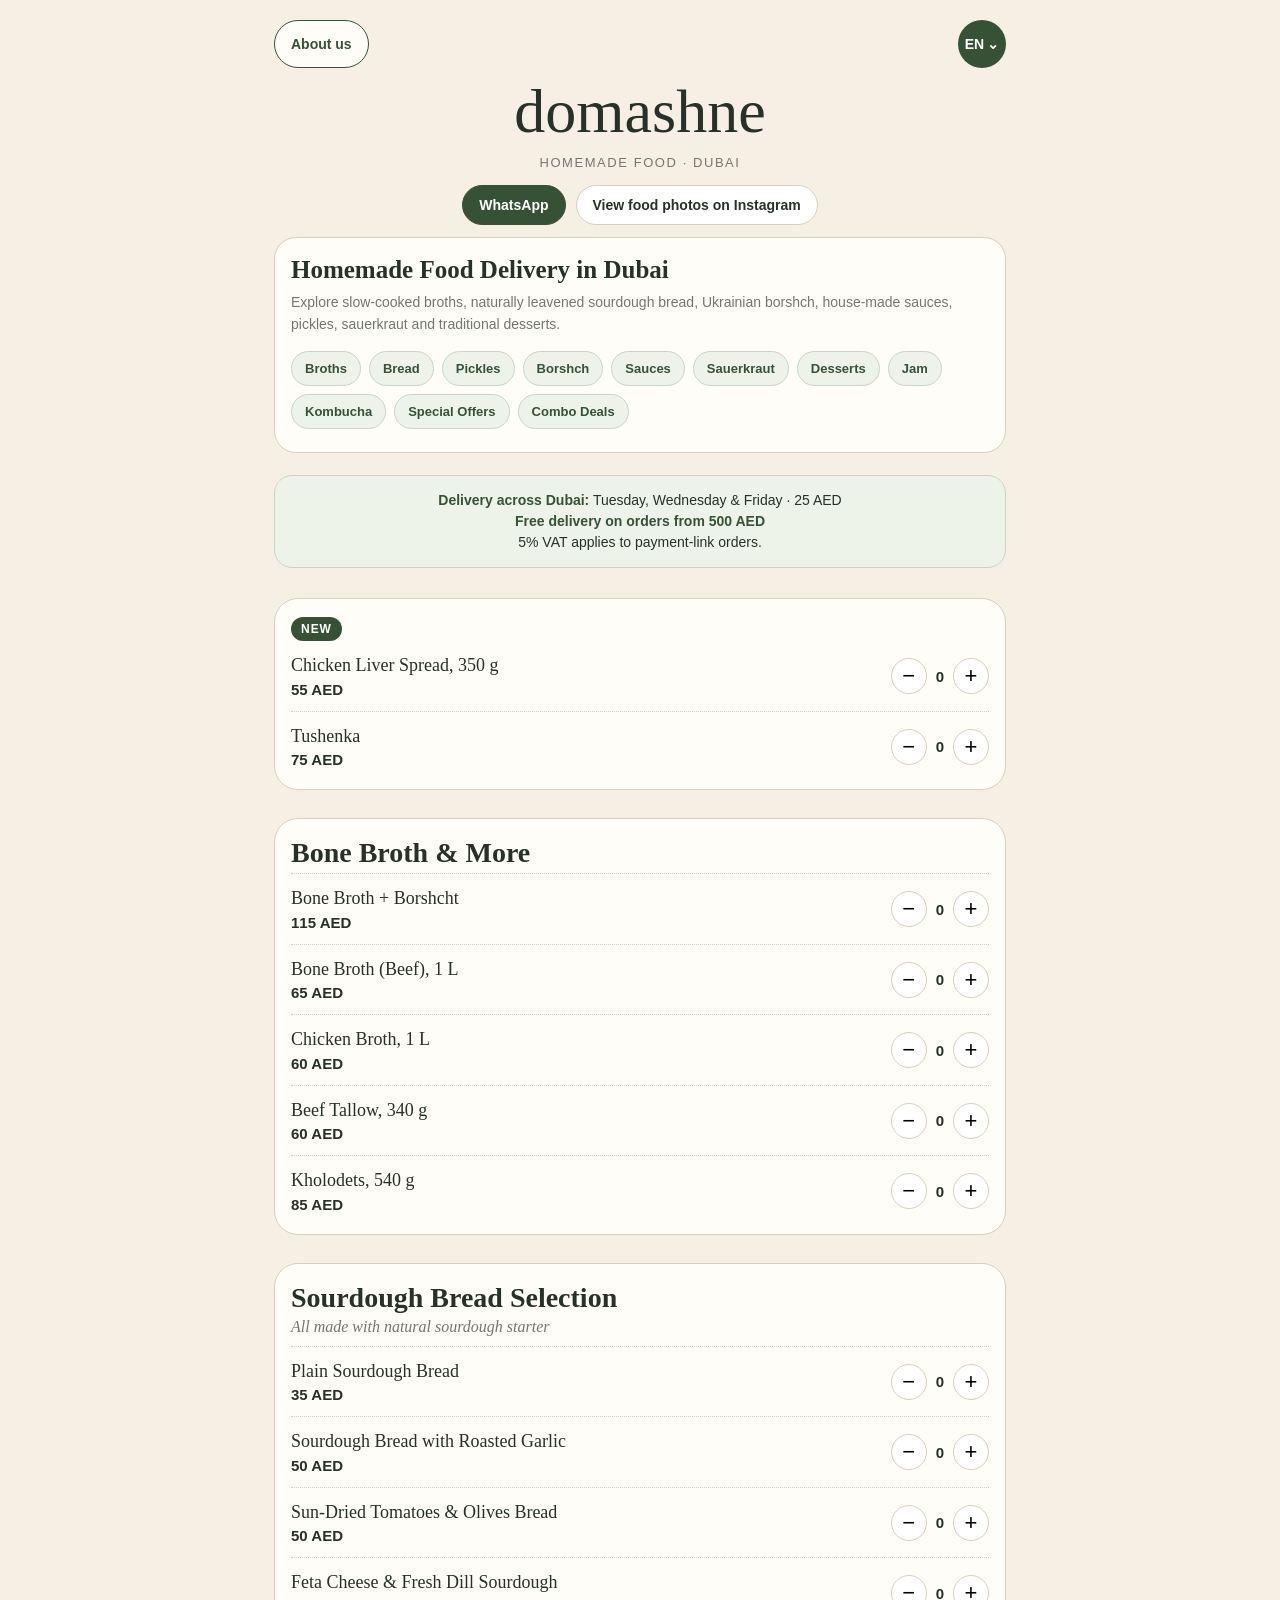
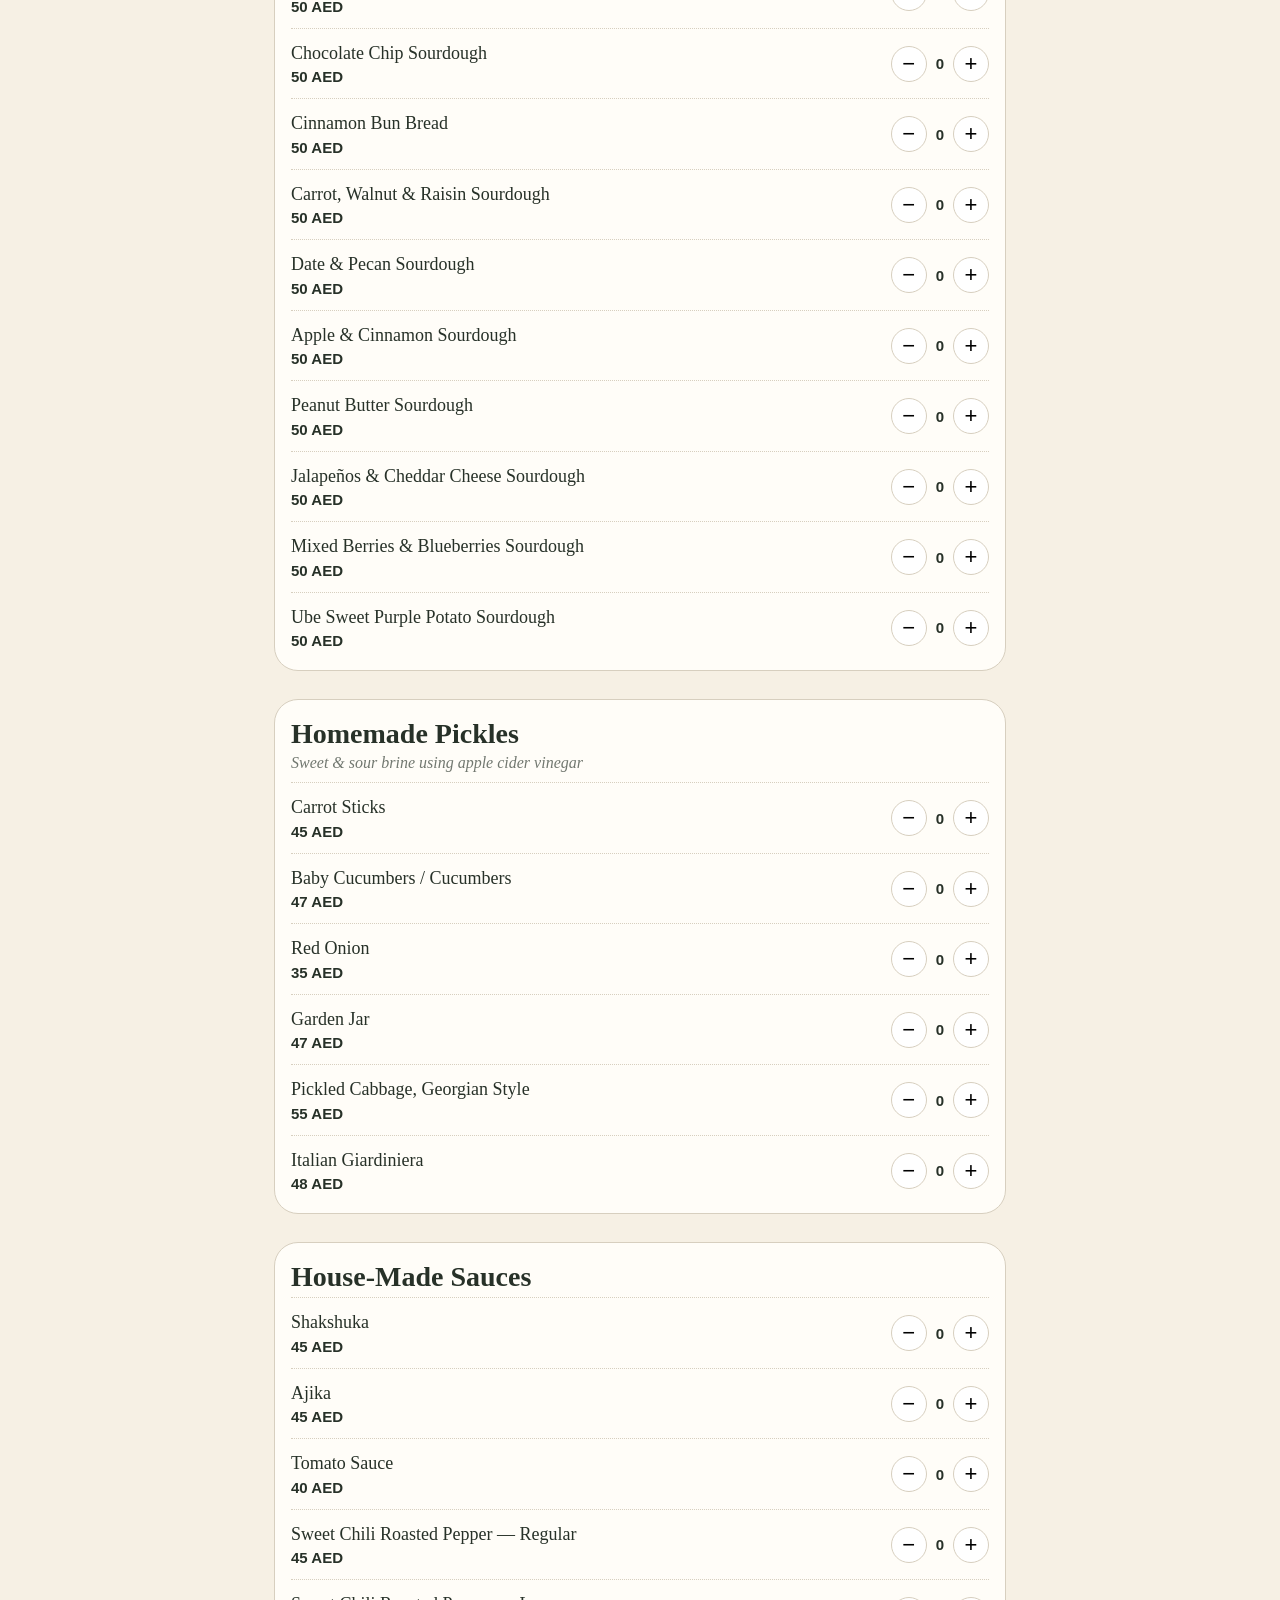
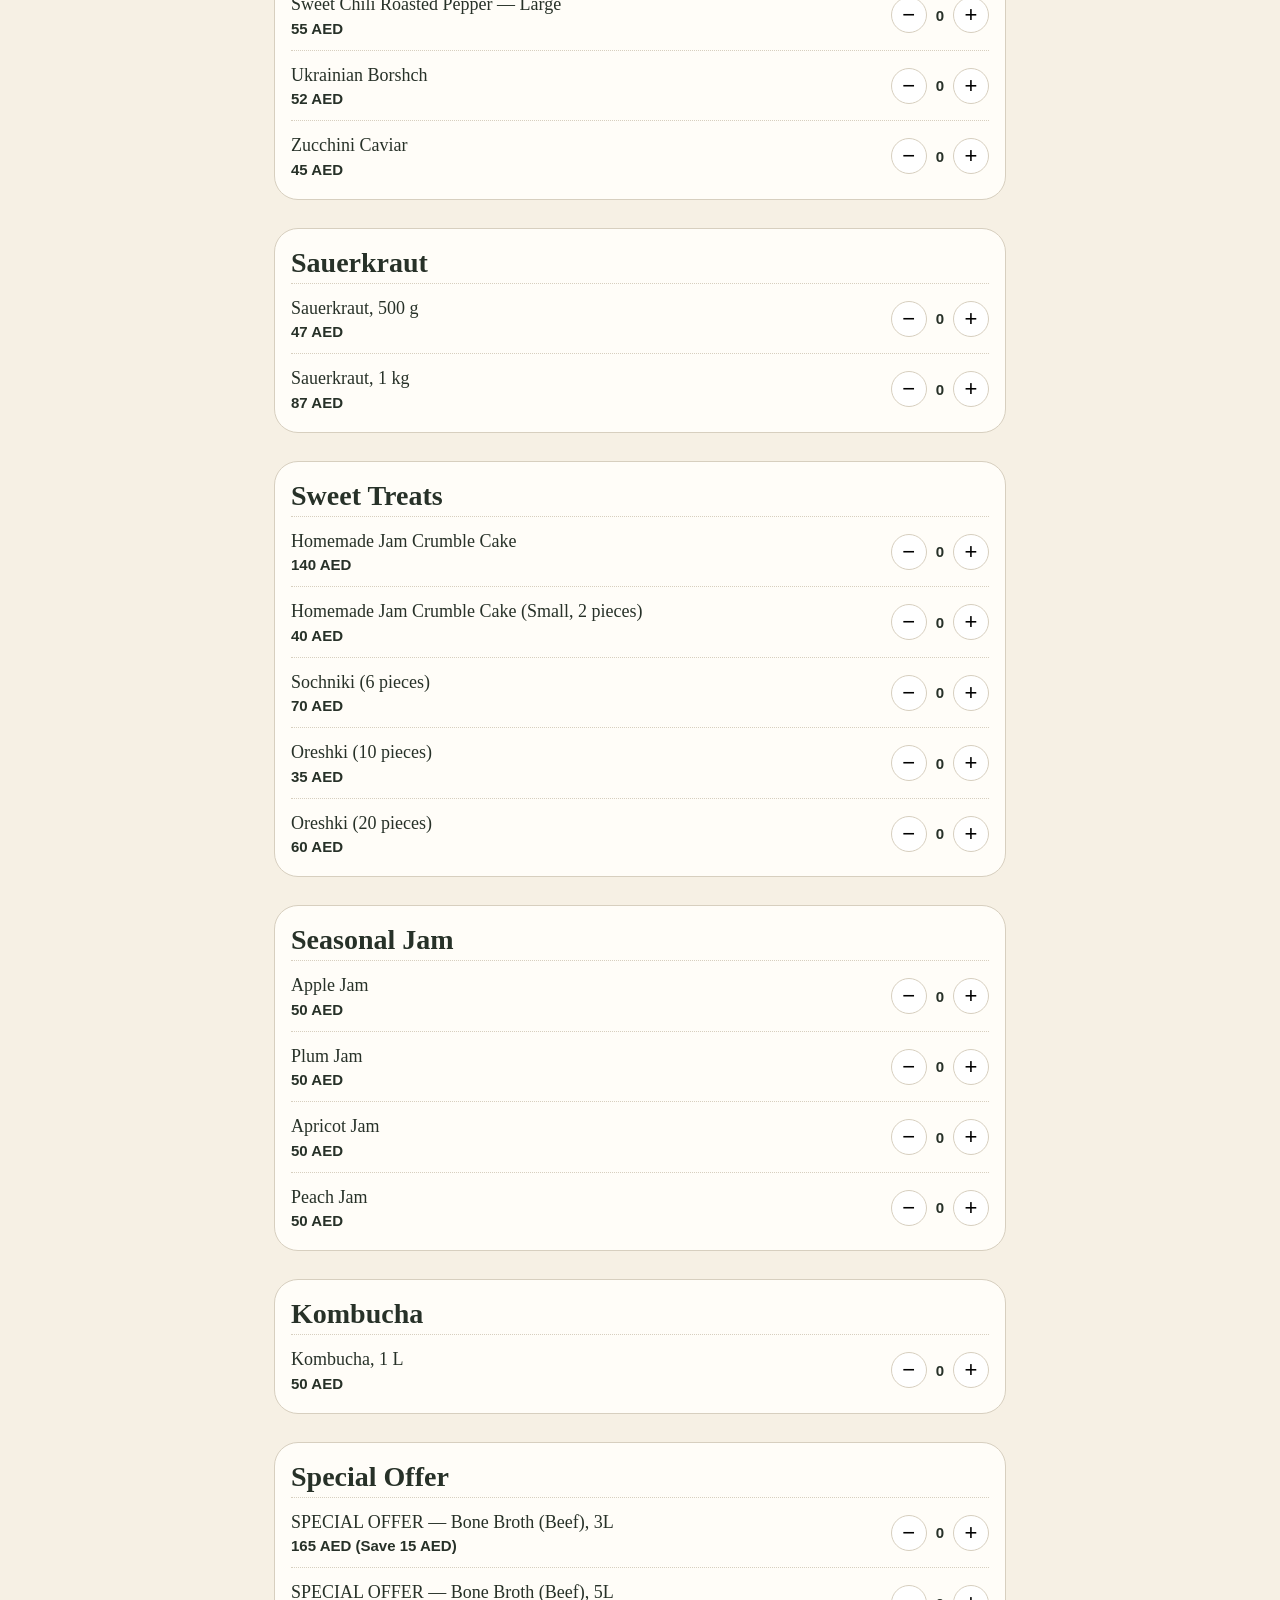
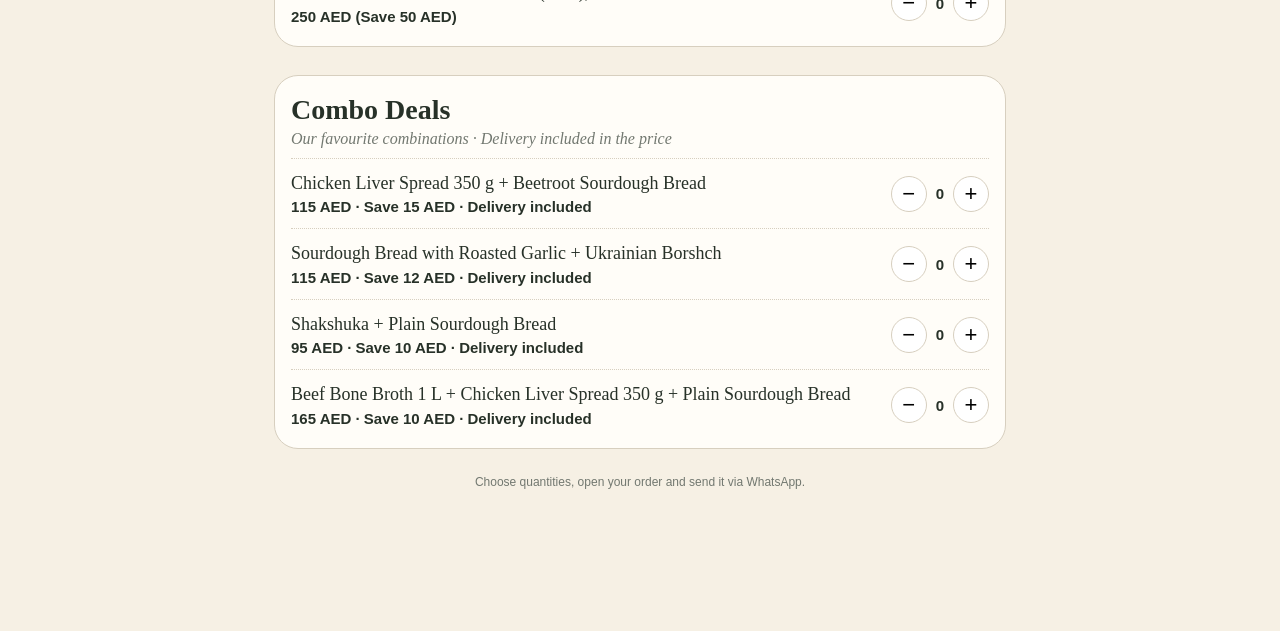
==== commit 6a826aca: "Update chicken broth to 60 AED and beef bone broth to 65 AED" ====
--- a/index.html
+++ b/index.html
@@ -114,7 +114,7 @@
 .featured-product .item + .item{border-top:1px dotted var(--line)}
 </style></head><body><noscript><img alt="" height="1" width="1" style="display:none"
 src="https://www.facebook.com/tr?id=1103655601557656&ev=PageView&noscript=1"
-/></noscript><div class="wrap"><header class="hero"><button type="button" id="about-button" aria-haspopup="dialog" aria-controls="about-dialog">About us</button><div class="language-switch"><button id="language-button" type="button" aria-expanded="false" aria-controls="language-options" aria-label="English"><span>EN</span><span aria-hidden="true">⌄</span></button><div id="language-options" hidden><button type="button" data-language="en" lang="en" aria-pressed="true">English</button><button type="button" data-language="uk" lang="uk" aria-pressed="false">Українська</button><button type="button" data-language="ru" lang="ru" aria-pressed="false">Русский</button></div></div><h1>domashne</h1><p>Homemade food · Dubai</p><div class="top-buttons"><a class="wa" href="https://api.whatsapp.com/send/?phone=971588756919&type=phone_number&app_absent=0" target="_blank">WhatsApp</a><a href="https://www.instagram.com/domashneae/" target="_blank">View food photos on Instagram</a></div></header><div class="order-info"><strong>Delivery across Dubai:</strong> Tuesday, Wednesday &amp; Friday · 25 AED<br><strong>Free delivery on orders from 500 AED</strong><br>5% VAT applies to payment-link orders.</div><section class="menu-card" id="sourdough-bread"><h2>Sourdough Bread Selection</h2><p class=subtitle>All made with natural sourdough starter</p><div class="item"><div><div class="item-name">Plain Sourdough Bread</div><div class="price">35 AED</div></div><div class="qty"><button onclick="changeQty(1,-1)">−</button><span id="q1">0</span><button onclick="changeQty(1,1)">+</button></div></div><div class="item"><div><div class="item-name">Sourdough Bread with Roasted Garlic</div><div class="price">50 AED</div></div><div class="qty"><button onclick="changeQty(2,-1)">−</button><span id="q2">0</span><button onclick="changeQty(2,1)">+</button></div></div><div class="item"><div><div class="item-name">Sun-Dried Tomatoes &amp; Olives Bread</div><div class="price">50 AED</div></div><div class="qty"><button onclick="changeQty(3,-1)">−</button><span id="q3">0</span><button onclick="changeQty(3,1)">+</button></div></div><div class="item"><div><div class="item-name">Feta Cheese &amp; Fresh Dill Sourdough</div><div class="price">50 AED</div></div><div class="qty"><button onclick="changeQty(4,-1)">−</button><span id="q4">0</span><button onclick="changeQty(4,1)">+</button></div></div><div class="item"><div><div class="item-name">Chocolate Chip Sourdough</div><div class="price">50 AED</div></div><div class="qty"><button onclick="changeQty(5,-1)">−</button><span id="q5">0</span><button onclick="changeQty(5,1)">+</button></div></div><div class="item"><div><div class="item-name">Cinnamon Bun Bread</div><div class="price">50 AED</div></div><div class="qty"><button onclick="changeQty(6,-1)">−</button><span id="q6">0</span><button onclick="changeQty(6,1)">+</button></div></div><div class="item"><div><div class="item-name">Carrot, Walnut &amp; Raisin Sourdough</div><div class="price">50 AED</div></div><div class="qty"><button onclick="changeQty(7,-1)">−</button><span id="q7">0</span><button onclick="changeQty(7,1)">+</button></div></div><div class="item"><div><div class="item-name">Date &amp; Pecan Sourdough</div><div class="price">50 AED</div></div><div class="qty"><button onclick="changeQty(8,-1)">−</button><span id="q8">0</span><button onclick="changeQty(8,1)">+</button></div></div><div class="item"><div><div class="item-name">Apple &amp; Cinnamon Sourdough</div><div class="price">50 AED</div></div><div class="qty"><button onclick="changeQty(9,-1)">−</button><span id="q9">0</span><button onclick="changeQty(9,1)">+</button></div></div><div class="item"><div><div class="item-name">Peanut Butter Sourdough</div><div class="price">50 AED</div></div><div class="qty"><button onclick="changeQty(10,-1)">−</button><span id="q10">0</span><button onclick="changeQty(10,1)">+</button></div></div><div class="item"><div><div class="item-name">Jalapeños &amp; Cheddar Cheese Sourdough</div><div class="price">50 AED</div></div><div class="qty"><button onclick="changeQty(11,-1)">−</button><span id="q11">0</span><button onclick="changeQty(11,1)">+</button></div></div><div class="item"><div><div class="item-name">Mixed Berries &amp; Blueberries Sourdough</div><div class="price">50 AED</div></div><div class="qty"><button onclick="changeQty(12,-1)">−</button><span id="q12">0</span><button onclick="changeQty(12,1)">+</button></div></div><div class="item"><div><div class="item-name">Ube Sweet Purple Potato Sourdough</div><div class="price">50 AED</div></div><div class="qty"><button onclick="changeQty(13,-1)">−</button><span id="q13">0</span><button onclick="changeQty(13,1)">+</button></div></div></section><section class="menu-card"><h2>Homemade Pickles</h2><p class=subtitle>Sweet &amp; sour brine using apple cider vinegar</p><div class="item"><div><div class="item-name">Carrot Sticks</div><div class="price">45 AED</div></div><div class="qty"><button onclick="changeQty(14,-1)">−</button><span id="q14">0</span><button onclick="changeQty(14,1)">+</button></div></div><div class="item"><div><div class="item-name">Baby Cucumbers / Cucumbers</div><div class="price">47 AED</div></div><div class="qty"><button onclick="changeQty(15,-1)">−</button><span id="q15">0</span><button onclick="changeQty(15,1)">+</button></div></div><div class="item"><div><div class="item-name">Red Onion</div><div class="price">35 AED</div></div><div class="qty"><button onclick="changeQty(16,-1)">−</button><span id="q16">0</span><button onclick="changeQty(16,1)">+</button></div></div><div class="item"><div><div class="item-name">Garden Jar</div><div class="price">47 AED</div></div><div class="qty"><button onclick="changeQty(17,-1)">−</button><span id="q17">0</span><button onclick="changeQty(17,1)">+</button></div></div><div class="item"><div><div class="item-name">Pickled Cabbage, Georgian Style</div><div class="price">55 AED</div></div><div class="qty"><button onclick="changeQty(18,-1)">−</button><span id="q18">0</span><button onclick="changeQty(18,1)">+</button></div></div><div class="item"><div><div class="item-name">Italian Giardiniera</div><div class="price">48 AED</div></div><div class="qty"><button onclick="changeQty(19,-1)">−</button><span id="q19">0</span><button onclick="changeQty(19,1)">+</button></div></div></section><section class="menu-card" id="sauces-and-borshch"><h2>House-Made Sauces</h2><div class="item"><div><div class="item-name">Shakshuka</div><div class="price">45 AED</div></div><div class="qty"><button onclick="changeQty(20,-1)">−</button><span id="q20">0</span><button onclick="changeQty(20,1)">+</button></div></div><div class="item"><div><div class="item-name">Ajika</div><div class="price">45 AED</div></div><div class="qty"><button onclick="changeQty(21,-1)">−</button><span id="q21">0</span><button onclick="changeQty(21,1)">+</button></div></div><div class="item"><div><div class="item-name">Tomato Sauce</div><div class="price">40 AED</div></div><div class="qty"><button onclick="changeQty(22,-1)">−</button><span id="q22">0</span><button onclick="changeQty(22,1)">+</button></div></div><div class="item"><div><div class="item-name">Sweet Chili Roasted Pepper — Regular</div><div class="price">45 AED</div></div><div class="qty"><button onclick="changeQty(23,-1)">−</button><span id="q23">0</span><button onclick="changeQty(23,1)">+</button></div></div><div class="item"><div><div class="item-name">Sweet Chili Roasted Pepper — Large</div><div class="price">55 AED</div></div><div class="qty"><button onclick="changeQty(24,-1)">−</button><span id="q24">0</span><button onclick="changeQty(24,1)">+</button></div></div><div class="item"><div><div class="item-name">Ukrainian Borshch</div><div class="price">52 AED</div></div><div class="qty"><button onclick="changeQty(25,-1)">−</button><span id="q25">0</span><button onclick="changeQty(25,1)">+</button></div></div><div class="item"><div><div class="item-name">Zucchini Caviar</div><div class="price">45 AED</div></div><div class="qty"><button onclick="changeQty(26,-1)">−</button><span id="q26">0</span><button onclick="changeQty(26,1)">+</button></div></div></section><section class="menu-card" id="sauerkraut"><h2>Sauerkraut</h2><div class="item"><div><div class="item-name">Sauerkraut, 500 g</div><div class="price">47 AED</div></div><div class="qty"><button onclick="changeQty(27,-1)">−</button><span id="q27">0</span><button onclick="changeQty(27,1)">+</button></div></div><div class="item"><div><div class="item-name">Sauerkraut, 1 kg</div><div class="price">87 AED</div></div><div class="qty"><button onclick="changeQty(28,-1)">−</button><span id="q28">0</span><button onclick="changeQty(28,1)">+</button></div></div></section><section class="menu-card"><h2>Seasonal Jam</h2><div class="item"><div><div class="item-name">Apple Jam</div><div class="price">50 AED</div></div><div class="qty"><button onclick="changeQty(29,-1)">−</button><span id="q29">0</span><button onclick="changeQty(29,1)">+</button></div></div><div class="item"><div><div class="item-name">Plum Jam</div><div class="price">50 AED</div></div><div class="qty"><button onclick="changeQty(30,-1)">−</button><span id="q30">0</span><button onclick="changeQty(30,1)">+</button></div></div><div class="item"><div><div class="item-name">Apricot Jam</div><div class="price">50 AED</div></div><div class="qty"><button onclick="changeQty(31,-1)">−</button><span id="q31">0</span><button onclick="changeQty(31,1)">+</button></div></div><div class="item"><div><div class="item-name">Peach Jam</div><div class="price">50 AED</div></div><div class="qty"><button onclick="changeQty(32,-1)">−</button><span id="q32">0</span><button onclick="changeQty(32,1)">+</button></div></div></section><section class="menu-card" id="broths"><h2>Bone Broth &amp; More</h2><div class="item"><div><div class="item-name">Bone Broth + Borshcht</div><div class="price">115 AED</div></div><div class="qty"><button onclick="changeQty(33,-1)">−</button><span id="q33">0</span><button onclick="changeQty(33,1)">+</button></div></div><div class="item"><div><div class="item-name">Bone Broth (Beef), 1 L</div><div class="price">60 AED</div></div><div class="qty"><button onclick="changeQty(34,-1)">−</button><span id="q34">0</span><button onclick="changeQty(34,1)">+</button></div></div><div class="item"><div><div class="item-name">Chicken Broth, 1 L</div><div class="price">50 AED</div></div><div class="qty"><button onclick="changeQty(35,-1)">−</button><span id="q35">0</span><button onclick="changeQty(35,1)">+</button></div></div><div class="item"><div><div class="item-name">Beef Tallow, 340 g</div><div class="price">60 AED</div></div><div class="qty"><button onclick="changeQty(36,-1)">−</button><span id="q36">0</span><button onclick="changeQty(36,1)">+</button></div></div><div class="item"><div><div class="item-name">Kholodets, 540 g</div><div class="price">85 AED</div></div><div class="qty"><button onclick="changeQty(37,-1)">−</button><span id="q37">0</span><button onclick="changeQty(37,1)">+</button></div></div></section><section class="menu-card"><h2>Special Offer</h2><div class="item"><div><div class="item-name">SPECIAL OFFER — Bone Broth (Beef), 3L</div><div class="price">165 AED (Save 15 AED)</div></div><div class="qty"><button onclick="changeQty(44,-1)">−</button><span id="q44">0</span><button onclick="changeQty(44,1)">+</button></div></div><div class="item"><div><div class="item-name">SPECIAL OFFER — Bone Broth (Beef), 5L</div><div class="price">250 AED (Save 50 AED)</div></div><div class="qty"><button onclick="changeQty(45,-1)">−</button><span id="q45">0</span><button onclick="changeQty(45,1)">+</button></div></div></section><section class="menu-card"><h2>Sweet Treats</h2><div class="item"><div><div class="item-name">Homemade Jam Crumble Cake</div><div class="price">140 AED</div></div><div class="qty"><button onclick="changeQty(38,-1)">−</button><span id="q38">0</span><button onclick="changeQty(38,1)">+</button></div></div><div class="item"><div><div class="item-name">Homemade Jam Crumble Cake (Small, 2 pieces)</div><div class="price">40 AED</div></div><div class="qty"><button onclick="changeQty(39,-1)">−</button><span id="q39">0</span><button onclick="changeQty(39,1)">+</button></div></div><div class="item"><div><div class="item-name">Sochniki (6 pieces)</div><div class="price">70 AED</div></div><div class="qty"><button onclick="changeQty(40,-1)">−</button><span id="q40">0</span><button onclick="changeQty(40,1)">+</button></div></div><div class="item"><div><div class="item-name">Oreshki (10 pieces)</div><div class="price">35 AED</div></div><div class="qty"><button onclick="changeQty(41,-1)">−</button><span id="q41">0</span><button onclick="changeQty(41,1)">+</button></div></div><div class="item"><div><div class="item-name">Oreshki (20 pieces)</div><div class="price">60 AED</div></div><div class="qty"><button onclick="changeQty(42,-1)">−</button><span id="q42">0</span><button onclick="changeQty(42,1)">+</button></div></div></section><section class="menu-card"><h2>Kombucha</h2><div class="item"><div><div class="item-name">Kombucha, 1 L</div><div class="price">50 AED</div></div><div class="qty"><button onclick="changeQty(43,-1)">−</button><span id="q43">0</span><button onclick="changeQty(43,1)">+</button></div></div></section>
+/></noscript><div class="wrap"><header class="hero"><button type="button" id="about-button" aria-haspopup="dialog" aria-controls="about-dialog">About us</button><div class="language-switch"><button id="language-button" type="button" aria-expanded="false" aria-controls="language-options" aria-label="English"><span>EN</span><span aria-hidden="true">⌄</span></button><div id="language-options" hidden><button type="button" data-language="en" lang="en" aria-pressed="true">English</button><button type="button" data-language="uk" lang="uk" aria-pressed="false">Українська</button><button type="button" data-language="ru" lang="ru" aria-pressed="false">Русский</button></div></div><h1>domashne</h1><p>Homemade food · Dubai</p><div class="top-buttons"><a class="wa" href="https://api.whatsapp.com/send/?phone=971588756919&type=phone_number&app_absent=0" target="_blank">WhatsApp</a><a href="https://www.instagram.com/domashneae/" target="_blank">View food photos on Instagram</a></div></header><div class="order-info"><strong>Delivery across Dubai:</strong> Tuesday, Wednesday &amp; Friday · 25 AED<br><strong>Free delivery on orders from 500 AED</strong><br>5% VAT applies to payment-link orders.</div><section class="menu-card" id="sourdough-bread"><h2>Sourdough Bread Selection</h2><p class=subtitle>All made with natural sourdough starter</p><div class="item"><div><div class="item-name">Plain Sourdough Bread</div><div class="price">35 AED</div></div><div class="qty"><button onclick="changeQty(1,-1)">−</button><span id="q1">0</span><button onclick="changeQty(1,1)">+</button></div></div><div class="item"><div><div class="item-name">Sourdough Bread with Roasted Garlic</div><div class="price">50 AED</div></div><div class="qty"><button onclick="changeQty(2,-1)">−</button><span id="q2">0</span><button onclick="changeQty(2,1)">+</button></div></div><div class="item"><div><div class="item-name">Sun-Dried Tomatoes &amp; Olives Bread</div><div class="price">50 AED</div></div><div class="qty"><button onclick="changeQty(3,-1)">−</button><span id="q3">0</span><button onclick="changeQty(3,1)">+</button></div></div><div class="item"><div><div class="item-name">Feta Cheese &amp; Fresh Dill Sourdough</div><div class="price">50 AED</div></div><div class="qty"><button onclick="changeQty(4,-1)">−</button><span id="q4">0</span><button onclick="changeQty(4,1)">+</button></div></div><div class="item"><div><div class="item-name">Chocolate Chip Sourdough</div><div class="price">50 AED</div></div><div class="qty"><button onclick="changeQty(5,-1)">−</button><span id="q5">0</span><button onclick="changeQty(5,1)">+</button></div></div><div class="item"><div><div class="item-name">Cinnamon Bun Bread</div><div class="price">50 AED</div></div><div class="qty"><button onclick="changeQty(6,-1)">−</button><span id="q6">0</span><button onclick="changeQty(6,1)">+</button></div></div><div class="item"><div><div class="item-name">Carrot, Walnut &amp; Raisin Sourdough</div><div class="price">50 AED</div></div><div class="qty"><button onclick="changeQty(7,-1)">−</button><span id="q7">0</span><button onclick="changeQty(7,1)">+</button></div></div><div class="item"><div><div class="item-name">Date &amp; Pecan Sourdough</div><div class="price">50 AED</div></div><div class="qty"><button onclick="changeQty(8,-1)">−</button><span id="q8">0</span><button onclick="changeQty(8,1)">+</button></div></div><div class="item"><div><div class="item-name">Apple &amp; Cinnamon Sourdough</div><div class="price">50 AED</div></div><div class="qty"><button onclick="changeQty(9,-1)">−</button><span id="q9">0</span><button onclick="changeQty(9,1)">+</button></div></div><div class="item"><div><div class="item-name">Peanut Butter Sourdough</div><div class="price">50 AED</div></div><div class="qty"><button onclick="changeQty(10,-1)">−</button><span id="q10">0</span><button onclick="changeQty(10,1)">+</button></div></div><div class="item"><div><div class="item-name">Jalapeños &amp; Cheddar Cheese Sourdough</div><div class="price">50 AED</div></div><div class="qty"><button onclick="changeQty(11,-1)">−</button><span id="q11">0</span><button onclick="changeQty(11,1)">+</button></div></div><div class="item"><div><div class="item-name">Mixed Berries &amp; Blueberries Sourdough</div><div class="price">50 AED</div></div><div class="qty"><button onclick="changeQty(12,-1)">−</button><span id="q12">0</span><button onclick="changeQty(12,1)">+</button></div></div><div class="item"><div><div class="item-name">Ube Sweet Purple Potato Sourdough</div><div class="price">50 AED</div></div><div class="qty"><button onclick="changeQty(13,-1)">−</button><span id="q13">0</span><button onclick="changeQty(13,1)">+</button></div></div></section><section class="menu-card"><h2>Homemade Pickles</h2><p class=subtitle>Sweet &amp; sour brine using apple cider vinegar</p><div class="item"><div><div class="item-name">Carrot Sticks</div><div class="price">45 AED</div></div><div class="qty"><button onclick="changeQty(14,-1)">−</button><span id="q14">0</span><button onclick="changeQty(14,1)">+</button></div></div><div class="item"><div><div class="item-name">Baby Cucumbers / Cucumbers</div><div class="price">47 AED</div></div><div class="qty"><button onclick="changeQty(15,-1)">−</button><span id="q15">0</span><button onclick="changeQty(15,1)">+</button></div></div><div class="item"><div><div class="item-name">Red Onion</div><div class="price">35 AED</div></div><div class="qty"><button onclick="changeQty(16,-1)">−</button><span id="q16">0</span><button onclick="changeQty(16,1)">+</button></div></div><div class="item"><div><div class="item-name">Garden Jar</div><div class="price">47 AED</div></div><div class="qty"><button onclick="changeQty(17,-1)">−</button><span id="q17">0</span><button onclick="changeQty(17,1)">+</button></div></div><div class="item"><div><div class="item-name">Pickled Cabbage, Georgian Style</div><div class="price">55 AED</div></div><div class="qty"><button onclick="changeQty(18,-1)">−</button><span id="q18">0</span><button onclick="changeQty(18,1)">+</button></div></div><div class="item"><div><div class="item-name">Italian Giardiniera</div><div class="price">48 AED</div></div><div class="qty"><button onclick="changeQty(19,-1)">−</button><span id="q19">0</span><button onclick="changeQty(19,1)">+</button></div></div></section><section class="menu-card" id="sauces-and-borshch"><h2>House-Made Sauces</h2><div class="item"><div><div class="item-name">Shakshuka</div><div class="price">45 AED</div></div><div class="qty"><button onclick="changeQty(20,-1)">−</button><span id="q20">0</span><button onclick="changeQty(20,1)">+</button></div></div><div class="item"><div><div class="item-name">Ajika</div><div class="price">45 AED</div></div><div class="qty"><button onclick="changeQty(21,-1)">−</button><span id="q21">0</span><button onclick="changeQty(21,1)">+</button></div></div><div class="item"><div><div class="item-name">Tomato Sauce</div><div class="price">40 AED</div></div><div class="qty"><button onclick="changeQty(22,-1)">−</button><span id="q22">0</span><button onclick="changeQty(22,1)">+</button></div></div><div class="item"><div><div class="item-name">Sweet Chili Roasted Pepper — Regular</div><div class="price">45 AED</div></div><div class="qty"><button onclick="changeQty(23,-1)">−</button><span id="q23">0</span><button onclick="changeQty(23,1)">+</button></div></div><div class="item"><div><div class="item-name">Sweet Chili Roasted Pepper — Large</div><div class="price">55 AED</div></div><div class="qty"><button onclick="changeQty(24,-1)">−</button><span id="q24">0</span><button onclick="changeQty(24,1)">+</button></div></div><div class="item"><div><div class="item-name">Ukrainian Borshch</div><div class="price">52 AED</div></div><div class="qty"><button onclick="changeQty(25,-1)">−</button><span id="q25">0</span><button onclick="changeQty(25,1)">+</button></div></div><div class="item"><div><div class="item-name">Zucchini Caviar</div><div class="price">45 AED</div></div><div class="qty"><button onclick="changeQty(26,-1)">−</button><span id="q26">0</span><button onclick="changeQty(26,1)">+</button></div></div></section><section class="menu-card" id="sauerkraut"><h2>Sauerkraut</h2><div class="item"><div><div class="item-name">Sauerkraut, 500 g</div><div class="price">47 AED</div></div><div class="qty"><button onclick="changeQty(27,-1)">−</button><span id="q27">0</span><button onclick="changeQty(27,1)">+</button></div></div><div class="item"><div><div class="item-name">Sauerkraut, 1 kg</div><div class="price">87 AED</div></div><div class="qty"><button onclick="changeQty(28,-1)">−</button><span id="q28">0</span><button onclick="changeQty(28,1)">+</button></div></div></section><section class="menu-card"><h2>Seasonal Jam</h2><div class="item"><div><div class="item-name">Apple Jam</div><div class="price">50 AED</div></div><div class="qty"><button onclick="changeQty(29,-1)">−</button><span id="q29">0</span><button onclick="changeQty(29,1)">+</button></div></div><div class="item"><div><div class="item-name">Plum Jam</div><div class="price">50 AED</div></div><div class="qty"><button onclick="changeQty(30,-1)">−</button><span id="q30">0</span><button onclick="changeQty(30,1)">+</button></div></div><div class="item"><div><div class="item-name">Apricot Jam</div><div class="price">50 AED</div></div><div class="qty"><button onclick="changeQty(31,-1)">−</button><span id="q31">0</span><button onclick="changeQty(31,1)">+</button></div></div><div class="item"><div><div class="item-name">Peach Jam</div><div class="price">50 AED</div></div><div class="qty"><button onclick="changeQty(32,-1)">−</button><span id="q32">0</span><button onclick="changeQty(32,1)">+</button></div></div></section><section class="menu-card" id="broths"><h2>Bone Broth &amp; More</h2><div class="item"><div><div class="item-name">Bone Broth + Borshcht</div><div class="price">115 AED</div></div><div class="qty"><button onclick="changeQty(33,-1)">−</button><span id="q33">0</span><button onclick="changeQty(33,1)">+</button></div></div><div class="item"><div><div class="item-name">Bone Broth (Beef), 1 L</div><div class="price">65 AED</div></div><div class="qty"><button onclick="changeQty(34,-1)">−</button><span id="q34">0</span><button onclick="changeQty(34,1)">+</button></div></div><div class="item"><div><div class="item-name">Chicken Broth, 1 L</div><div class="price">60 AED</div></div><div class="qty"><button onclick="changeQty(35,-1)">−</button><span id="q35">0</span><button onclick="changeQty(35,1)">+</button></div></div><div class="item"><div><div class="item-name">Beef Tallow, 340 g</div><div class="price">60 AED</div></div><div class="qty"><button onclick="changeQty(36,-1)">−</button><span id="q36">0</span><button onclick="changeQty(36,1)">+</button></div></div><div class="item"><div><div class="item-name">Kholodets, 540 g</div><div class="price">85 AED</div></div><div class="qty"><button onclick="changeQty(37,-1)">−</button><span id="q37">0</span><button onclick="changeQty(37,1)">+</button></div></div></section><section class="menu-card"><h2>Special Offer</h2><div class="item"><div><div class="item-name">SPECIAL OFFER — Bone Broth (Beef), 3L</div><div class="price">165 AED (Save 15 AED)</div></div><div class="qty"><button onclick="changeQty(44,-1)">−</button><span id="q44">0</span><button onclick="changeQty(44,1)">+</button></div></div><div class="item"><div><div class="item-name">SPECIAL OFFER — Bone Broth (Beef), 5L</div><div class="price">250 AED (Save 50 AED)</div></div><div class="qty"><button onclick="changeQty(45,-1)">−</button><span id="q45">0</span><button onclick="changeQty(45,1)">+</button></div></div></section><section class="menu-card"><h2>Sweet Treats</h2><div class="item"><div><div class="item-name">Homemade Jam Crumble Cake</div><div class="price">140 AED</div></div><div class="qty"><button onclick="changeQty(38,-1)">−</button><span id="q38">0</span><button onclick="changeQty(38,1)">+</button></div></div><div class="item"><div><div class="item-name">Homemade Jam Crumble Cake (Small, 2 pieces)</div><div class="price">40 AED</div></div><div class="qty"><button onclick="changeQty(39,-1)">−</button><span id="q39">0</span><button onclick="changeQty(39,1)">+</button></div></div><div class="item"><div><div class="item-name">Sochniki (6 pieces)</div><div class="price">70 AED</div></div><div class="qty"><button onclick="changeQty(40,-1)">−</button><span id="q40">0</span><button onclick="changeQty(40,1)">+</button></div></div><div class="item"><div><div class="item-name">Oreshki (10 pieces)</div><div class="price">35 AED</div></div><div class="qty"><button onclick="changeQty(41,-1)">−</button><span id="q41">0</span><button onclick="changeQty(41,1)">+</button></div></div><div class="item"><div><div class="item-name">Oreshki (20 pieces)</div><div class="price">60 AED</div></div><div class="qty"><button onclick="changeQty(42,-1)">−</button><span id="q42">0</span><button onclick="changeQty(42,1)">+</button></div></div></section><section class="menu-card"><h2>Kombucha</h2><div class="item"><div><div class="item-name">Kombucha, 1 L</div><div class="price">50 AED</div></div><div class="qty"><button onclick="changeQty(43,-1)">−</button><span id="q43">0</span><button onclick="changeQty(43,1)">+</button></div></div></section>
 
 <section class="seo-summary" aria-labelledby="homemade-food-dubai-title"><h2 id="homemade-food-dubai-title">Homemade Food Delivery in Dubai</h2><p>Order homemade food from Domashneae for delivery across Dubai. Explore natural sourdough bread, beef bone broth, chicken broth, Ukrainian borshch, sauerkraut, homemade pickles, spreads and desserts.</p><nav aria-label="Popular menu categories"><a href="#sourdough-bread">Sourdough bread</a> · <a href="#broths">Beef bone broth</a> · <a href="#sauerkraut">Sauerkraut</a> · <a href="#sauces-and-borshch">Ukrainian borshch</a></nav></section>
 <p class="note">Choose quantities, open your order and send it via WhatsApp.</p></div>
@@ -166,7 +166,7 @@
 const sectionIds={'Homemade Pickles':'pickles','Sweet Treats':'desserts','Seasonal Jam':'jams','Kombucha':'kombucha','Special Offer':'special-offers'};document.querySelectorAll('.menu-card').forEach(section=>{const heading=section.querySelector('h2');if(heading&&sectionIds[heading.textContent.trim()])section.id=sectionIds[heading.textContent.trim()]});document.querySelectorAll('.item-name').forEach(name=>{if(name.textContent.trim()==='Ukrainian Borshch')name.closest('.item').id='ukrainian-borshch'});document.querySelector('.seo-summary nav').innerHTML='<a data-nav="broths" href="#broths">Broths</a><a data-nav="bread" href="#sourdough-bread">Bread</a><a data-nav="pickles" href="#pickles">Pickles</a><a data-nav="borshch" href="#ukrainian-borshch">Borshch</a><a data-nav="sauces" href="#sauces-and-borshch">Sauces</a><a data-nav="sauerkraut" href="#sauerkraut">Sauerkraut</a><a data-nav="desserts" href="#desserts">Desserts</a><a data-nav="jam" href="#jams">Jam</a><a data-nav="kombucha" href="#kombucha">Kombucha</a><a data-nav="offers" href="#special-offers">Special Offers</a><a data-nav="combos" href="#combos">Combo Deals</a>';
 const summaryContent={en:{title:'Homemade Food Delivery in Dubai',description:'Explore slow-cooked broths, naturally leavened sourdough bread, Ukrainian borshch, house-made sauces, pickles, sauerkraut and traditional desserts.',nav:{broths:'Broths',bread:'Bread',pickles:'Pickles',borshch:'Borshch',sauces:'Sauces',sauerkraut:'Sauerkraut',desserts:'Desserts',jam:'Jam',kombucha:'Kombucha',offers:'Special Offers',combos:'Combo Deals'}},uk:{title:'Доставка домашньої їжі в Дубаї',description:'У меню — наваристі бульйони, натуральний хліб на заквасці, український борщ, домашні соуси, мариновані овочі, квашена капуста та традиційні десерти.',nav:{broths:'Бульйони',bread:'Хліб',pickles:'Мариновані овочі',borshch:'Борщ',sauces:'Соуси',sauerkraut:'Квашена капуста',desserts:'Десерти',jam:'Джем',kombucha:'Комбуча',offers:'Спецпропозиції',combos:'Комбо-набори'}},ru:{title:'Доставка домашней еды в Дубае',description:'В меню — наваристые бульоны, натуральный хлеб на закваске, украинский борщ, домашние соусы, соленья, квашеная капуста и традиционные десерты.',nav:{broths:'Бульоны',bread:'Хлеб',pickles:'Соленья',borshch:'Борщ',sauces:'Соусы',sauerkraut:'Квашеная капуста',desserts:'Десерты',jam:'Джем',kombucha:'Комбуча',offers:'Спецпредложения',combos:'Комбо-наборы'}}};
 function updateSummaryLanguage(lang){const content=summaryContent[lang]||summaryContent.en;document.querySelector('.seo-summary h2').textContent=content.title;document.querySelector('.seo-summary p').textContent=content.description;document.querySelectorAll('.seo-summary [data-nav]').forEach(link=>link.textContent=content.nav[link.dataset.nav])}updateSummaryLanguage('en');
-const items=[{"id": 1, "name": "Plain Sourdough Bread", "price": 35}, {"id": 2, "name": "Sourdough Bread with Roasted Garlic", "price": 50}, {"id": 3, "name": "Sun-Dried Tomatoes & Olives Bread", "price": 50}, {"id": 4, "name": "Feta Cheese & Fresh Dill Sourdough", "price": 50}, {"id": 5, "name": "Chocolate Chip Sourdough", "price": 50}, {"id": 6, "name": "Cinnamon Bun Bread", "price": 50}, {"id": 7, "name": "Carrot, Walnut & Raisin Sourdough", "price": 50}, {"id": 8, "name": "Date & Pecan Sourdough", "price": 50}, {"id": 9, "name": "Apple & Cinnamon Sourdough", "price": 50}, {"id": 10, "name": "Peanut Butter Sourdough", "price": 50}, {"id": 11, "name": "Jalapeños & Cheddar Cheese Sourdough", "price": 50}, {"id": 12, "name": "Mixed Berries & Blueberries Sourdough", "price": 50}, {"id": 13, "name": "Ube Sweet Purple Potato Sourdough", "price": 50}, {"id": 14, "name": "Carrot Sticks", "price": 45}, {"id": 15, "name": "Baby Cucumbers / Cucumbers", "price": 47}, {"id": 16, "name": "Red Onion", "price": 35}, {"id": 17, "name": "Garden Jar", "price": 47}, {"id": 18, "name": "Pickled Cabbage, Georgian Style", "price": 55}, {"id": 19, "name": "Italian Giardiniera", "price": 48}, {"id": 20, "name": "Shakshuka", "price": 45}, {"id": 21, "name": "Ajika", "price": 45}, {"id": 22, "name": "Tomato Sauce", "price": 40}, {"id": 23, "name": "Sweet Chili Roasted Pepper — Regular", "price": 45}, {"id": 24, "name": "Sweet Chili Roasted Pepper — Large", "price": 55}, {"id": 25, "name": "Ukrainian Borshch", "price": 52}, {"id": 26, "name": "Zucchini Caviar", "price": 45}, {"id": 27, "name": "Sauerkraut, 500 g", "price": 47}, {"id": 28, "name": "Sauerkraut, 1 kg", "price": 87}, {"id": 29, "name": "Apple Jam", "price": 50}, {"id": 30, "name": "Plum Jam", "price": 50}, {"id": 31, "name": "Apricot Jam", "price": 50}, {"id": 32, "name": "Peach Jam", "price": 50}, {"id": 33, "name": "Bone Broth + Borshcht", "price": 115}, {"id": 34, "name": "Bone Broth (Beef), 1 L", "price": 60}, {"id": 35, "name": "Chicken Broth, 1 L", "price": 50}, {"id": 36, "name": "Beef Tallow, 340 g", "price": 60}, {"id": 37, "name": "Kholodets, 540 g", "price": 85}, {"id": 38, "name": "Homemade Jam Crumble Cake", "price": 140}, {"id": 39, "name": "Homemade Jam Crumble Cake (Small, 2 pieces)", "price": 40}, {"id": 40, "name": "Sochniki (6 pieces)", "price": 70}, {"id": 41, "name": "Oreshki (10 pieces)", "price": 35}, {"id": 42, "name": "Oreshki (20 pieces)", "price": 60}, {"id": 43, "name": "Kombucha, 1 L", "price": 50}, {"id": 44, "name": "SPECIAL OFFER — Bone Broth (Beef), 3L", "price": 165}, {"id": 45, "name": "SPECIAL OFFER — Bone Broth (Beef), 5L", "price": 250}];const cart={};function changeQty(id,delta){cart[id]=Math.max(0,(cart[id]||0)+delta);if(cart[id]===0)delete cart[id];document.getElementById('q'+id).textContent=cart[id]||0;updateBar()}function getTotals(){let count=0,subtotal=0,hasCombo=false;Object.entries(cart).forEach(([id,qty])=>{const item=items.find(x=>x.id===Number(id));count+=qty;subtotal+=item.price*qty;if(item.deliveryIncluded)hasCombo=true});const delivery=count>0&&!hasCombo&&subtotal<500?25:0;return{count,subtotal,delivery,total:subtotal+delivery,hasCombo}}function updateBar(){const t=getTotals(),bar=document.getElementById('cartbar');document.getElementById('count').textContent=`Your order · ${t.count}`;document.getElementById('amount').textContent=`${t.subtotal} AED`;bar.classList.toggle('visible',t.count>0)}function openCart(){const list=document.getElementById('cart');list.innerHTML='';Object.entries(cart).forEach(([id,qty])=>{const item=items.find(x=>x.id===Number(id));const row=document.createElement('div');row.className='cart-row';row.textContent=`${item.name} × ${qty} — ${item.price*qty} AED${item.deliveryIncluded?' · Delivery included':''}`;list.appendChild(row)});const t=getTotals();document.getElementById('delivery-row').textContent=t.hasCombo?'Delivery — Included with Combo Deal':t.delivery?`Delivery — ${t.delivery} AED`:'Delivery — Free';document.getElementById('total').textContent=`${t.total} AED`;document.getElementById('overlay').classList.add('visible')}function closeCart(){document.getElementById('overlay').classList.remove('visible');document.getElementById('cartbar').focus()}function sendOrder(){const t=getTotals();if(!t.count)return;const lines=['Hello! I would like to place an order:',''];Object.entries(cart).forEach(([id,qty])=>{const item=items.find(x=>x.id===Number(id));lines.push(`• ${item.name} × ${qty} — ${item.price*qty} AED${item.deliveryIncluded?' (delivery included)':''}`)});lines.push('',`Subtotal: ${t.subtotal} AED`,t.hasCombo?'Delivery: Included with Combo Deal':t.delivery?`Delivery: ${t.delivery} AED`:'Delivery: Free',`Total: ${t.total} AED`,`Payment link: 5% VAT applies`,'',`Name: ${document.getElementById('customer').value||'—'}`,`Delivery area / address: ${document.getElementById('address').value||'—'}`,`Preferred date and time: ${document.getElementById('delivery').value||'—'}`,`Comment: ${document.getElementById('comment').value||'—'}`);window.location.href='https://wa.me/971588756919?text='+encodeURIComponent(lines.join('\n'))}
+const items=[{"id": 1, "name": "Plain Sourdough Bread", "price": 35}, {"id": 2, "name": "Sourdough Bread with Roasted Garlic", "price": 50}, {"id": 3, "name": "Sun-Dried Tomatoes & Olives Bread", "price": 50}, {"id": 4, "name": "Feta Cheese & Fresh Dill Sourdough", "price": 50}, {"id": 5, "name": "Chocolate Chip Sourdough", "price": 50}, {"id": 6, "name": "Cinnamon Bun Bread", "price": 50}, {"id": 7, "name": "Carrot, Walnut & Raisin Sourdough", "price": 50}, {"id": 8, "name": "Date & Pecan Sourdough", "price": 50}, {"id": 9, "name": "Apple & Cinnamon Sourdough", "price": 50}, {"id": 10, "name": "Peanut Butter Sourdough", "price": 50}, {"id": 11, "name": "Jalapeños & Cheddar Cheese Sourdough", "price": 50}, {"id": 12, "name": "Mixed Berries & Blueberries Sourdough", "price": 50}, {"id": 13, "name": "Ube Sweet Purple Potato Sourdough", "price": 50}, {"id": 14, "name": "Carrot Sticks", "price": 45}, {"id": 15, "name": "Baby Cucumbers / Cucumbers", "price": 47}, {"id": 16, "name": "Red Onion", "price": 35}, {"id": 17, "name": "Garden Jar", "price": 47}, {"id": 18, "name": "Pickled Cabbage, Georgian Style", "price": 55}, {"id": 19, "name": "Italian Giardiniera", "price": 48}, {"id": 20, "name": "Shakshuka", "price": 45}, {"id": 21, "name": "Ajika", "price": 45}, {"id": 22, "name": "Tomato Sauce", "price": 40}, {"id": 23, "name": "Sweet Chili Roasted Pepper — Regular", "price": 45}, {"id": 24, "name": "Sweet Chili Roasted Pepper — Large", "price": 55}, {"id": 25, "name": "Ukrainian Borshch", "price": 52}, {"id": 26, "name": "Zucchini Caviar", "price": 45}, {"id": 27, "name": "Sauerkraut, 500 g", "price": 47}, {"id": 28, "name": "Sauerkraut, 1 kg", "price": 87}, {"id": 29, "name": "Apple Jam", "price": 50}, {"id": 30, "name": "Plum Jam", "price": 50}, {"id": 31, "name": "Apricot Jam", "price": 50}, {"id": 32, "name": "Peach Jam", "price": 50}, {"id": 33, "name": "Bone Broth + Borshcht", "price": 115}, {"id": 34, "name": "Bone Broth (Beef), 1 L", "price": 65}, {"id": 35, "name": "Chicken Broth, 1 L", "price": 60}, {"id": 36, "name": "Beef Tallow, 340 g", "price": 60}, {"id": 37, "name": "Kholodets, 540 g", "price": 85}, {"id": 38, "name": "Homemade Jam Crumble Cake", "price": 140}, {"id": 39, "name": "Homemade Jam Crumble Cake (Small, 2 pieces)", "price": 40}, {"id": 40, "name": "Sochniki (6 pieces)", "price": 70}, {"id": 41, "name": "Oreshki (10 pieces)", "price": 35}, {"id": 42, "name": "Oreshki (20 pieces)", "price": 60}, {"id": 43, "name": "Kombucha, 1 L", "price": 50}, {"id": 44, "name": "SPECIAL OFFER — Bone Broth (Beef), 3L", "price": 165}, {"id": 45, "name": "SPECIAL OFFER — Bone Broth (Beef), 5L", "price": 250}];const cart={};function changeQty(id,delta){cart[id]=Math.max(0,(cart[id]||0)+delta);if(cart[id]===0)delete cart[id];document.getElementById('q'+id).textContent=cart[id]||0;updateBar()}function getTotals(){let count=0,subtotal=0,hasCombo=false;Object.entries(cart).forEach(([id,qty])=>{const item=items.find(x=>x.id===Number(id));count+=qty;subtotal+=item.price*qty;if(item.deliveryIncluded)hasCombo=true});const delivery=count>0&&!hasCombo&&subtotal<500?25:0;return{count,subtotal,delivery,total:subtotal+delivery,hasCombo}}function updateBar(){const t=getTotals(),bar=document.getElementById('cartbar');document.getElementById('count').textContent=`Your order · ${t.count}`;document.getElementById('amount').textContent=`${t.subtotal} AED`;bar.classList.toggle('visible',t.count>0)}function openCart(){const list=document.getElementById('cart');list.innerHTML='';Object.entries(cart).forEach(([id,qty])=>{const item=items.find(x=>x.id===Number(id));const row=document.createElement('div');row.className='cart-row';row.textContent=`${item.name} × ${qty} — ${item.price*qty} AED${item.deliveryIncluded?' · Delivery included':''}`;list.appendChild(row)});const t=getTotals();document.getElementById('delivery-row').textContent=t.hasCombo?'Delivery — Included with Combo Deal':t.delivery?`Delivery — ${t.delivery} AED`:'Delivery — Free';document.getElementById('total').textContent=`${t.total} AED`;document.getElementById('overlay').classList.add('visible')}function closeCart(){document.getElementById('overlay').classList.remove('visible');document.getElementById('cartbar').focus()}function sendOrder(){const t=getTotals();if(!t.count)return;const lines=['Hello! I would like to place an order:',''];Object.entries(cart).forEach(([id,qty])=>{const item=items.find(x=>x.id===Number(id));lines.push(`• ${item.name} × ${qty} — ${item.price*qty} AED${item.deliveryIncluded?' (delivery included)':''}`)});lines.push('',`Subtotal: ${t.subtotal} AED`,t.hasCombo?'Delivery: Included with Combo Deal':t.delivery?`Delivery: ${t.delivery} AED`:'Delivery: Free',`Total: ${t.total} AED`,`Payment link: 5% VAT applies`,'',`Name: ${document.getElementById('customer').value||'—'}`,`Delivery area / address: ${document.getElementById('address').value||'—'}`,`Preferred date and time: ${document.getElementById('delivery').value||'—'}`,`Comment: ${document.getElementById('comment').value||'—'}`);window.location.href='https://wa.me/971588756919?text='+encodeURIComponent(lines.join('\n'))}
 </script> <script> document.querySelectorAll('.qty button').forEach(function(btn){   var action=btn.getAttribute('onclick')||'';   if(action.includes(',1)')){     btn.addEventListener('click',function(){       var match=action.match(/changeQty\((\d+),1\)/);       if(!match)return;       var item=items.find(function(x){return x.id===Number(match[1]);});       if(item&&typeof fbq==='function'){         fbq('track','AddToCart',{           content_name:item.name,           content_ids:[String(item.id)],           content_type:'product',           value:item.price,           currency:'AED'         });       }     },true);   } });  var sendButton=document.querySelector('.send'); if(sendButton){   sendButton.addEventListener('click',function(){     var t=getTotals();     if(t.count>0&&typeof fbq==='function'){       fbq('track','Contact',{         content_name:'WhatsApp Order',         value:t.total,         currency:'AED'       });     }   },true); }  var whatsappButton=document.querySelector('.top-buttons .wa'); if(whatsappButton){   whatsappButton.addEventListener('click',function(){     if(typeof fbq==='function'){       fbq('track','Contact',{content_name:'Header WhatsApp'});     }   },true); } </script> <script id="site-translations">
 const translations={"en": {"label": "English", "order": "Your order", "total": "Total", "subtotal": "Subtotal", "name": "Name", "address": "Delivery area / address", "date": "Preferred date and time", "comment": "Comment", "send": "Send order via WhatsApp", "delivery": "Delivery", "included": "Delivery included", "comboDelivery": "Included with Combo Deal", "free": "Free", "save": "Save", "greeting": "Hello! I would like to place an order:", "vat": "Payment link: 5% VAT applies", "close": "Close order", "add": "Add", "remove": "Remove", "policy": "Delivery fee: 25 AED. Free delivery from 500 AED. Delivery is included with Combo Deals. A 5% VAT charge applies when paying by payment link.", "info": "<strong>Delivery across Dubai:</strong> Tuesday, Wednesday &amp; Friday · 25 AED<br><strong>Free delivery on orders from 500 AED</strong><br>5% VAT applies to payment-link orders.", "text": {"Homemade food · Dubai": "Homemade food · Dubai", "View food photos on Instagram": "View food photos on Instagram", "Sourdough Bread Selection": "Sourdough Bread Selection", "All made with natural sourdough starter": "All made with natural sourdough starter", "Homemade Pickles": "Homemade Pickles", "Sweet & sour brine using apple cider vinegar": "Sweet & sour brine using apple cider vinegar", "House-Made Sauces": "House-Made Sauces", "Sauerkraut": "Sauerkraut", "Seasonal Jam": "Seasonal Jam", "Bone Broth & More": "Bone Broth & More", "Special Offer": "Special Offer", "Sweet Treats": "Sweet Treats", "Kombucha": "Kombucha", "Combo Deals": "Combo Deals", "Our favourite combinations · Delivery included in the price": "Our favourite combinations · Delivery included in the price", "NEW": "NEW", "About domashne": "About domashne", "Choose quantities, open your order and send it via WhatsApp.": "Choose quantities, open your order and send it via WhatsApp."}}, "uk": {"label": "Українська", "order": "Ваше замовлення", "total": "Разом", "subtotal": "Сума товарів", "name": "Ім’я", "address": "Район / адреса доставки", "date": "Бажана дата й час", "comment": "Коментар", "send": "Надіслати замовлення через WhatsApp", "delivery": "Доставка", "included": "Доставка включена", "comboDelivery": "Включена в комбо-набір", "free": "Безкоштовно", "save": "Економія", "greeting": "Вітаю! Хочу зробити замовлення:", "vat": "Оплата за посиланням: додається 5% ПДВ", "close": "Закрити замовлення", "add": "Додати", "remove": "Зменшити кількість", "policy": "Доставка: 25 AED. Безкоштовна доставка від 500 AED. Доставка комбо-наборів включена у вартість. При оплаті за посиланням додається 5% ПДВ.", "info": "<strong>Доставка по Дубаю:</strong> вівторок, середа та п’ятниця · 25 AED<br><strong>Безкоштовна доставка замовлень від 500 AED</strong><br>При оплаті за посиланням додається 5% ПДВ.", "text": {"Homemade food · Dubai": "Домашня їжа · Дубай", "View food photos on Instagram": "Переглянути фото страв в Instagram", "Sourdough Bread Selection": "Хліб на заквасці", "All made with natural sourdough starter": "Усе на натуральній заквасці", "Homemade Pickles": "Домашні мариновані овочі", "Sweet & sour brine using apple cider vinegar": "Кисло-солодкий маринад із яблучним оцтом", "House-Made Sauces": "Домашні соуси", "Sauerkraut": "Квашена капуста", "Seasonal Jam": "Сезонні джеми", "Bone Broth & More": "Бульйони та інше", "Special Offer": "Спеціальна пропозиція", "Sweet Treats": "Солодощі", "Kombucha": "Комбуча", "Combo Deals": "Комбо-набори", "Our favourite combinations · Delivery included in the price": "Наші улюблені поєднання · Доставка включена у вартість", "NEW": "НОВИНКА", "About domashne": "Про domashne", "Choose quantities, open your order and send it via WhatsApp.": "Виберіть кількість, відкрийте замовлення та надішліть його через WhatsApp."}}, "ru": {"label": "Русский", "order": "Ваш заказ", "total": "Итого", "subtotal": "Сумма товаров", "name": "Имя", "address": "Район / адрес доставки", "date": "Желаемая дата и время", "comment": "Комментарий", "send": "Отправить заказ через WhatsApp", "delivery": "Доставка", "included": "Доставка включена", "comboDelivery": "Включена в комбо-набор", "free": "Бесплатно", "save": "Экономия", "greeting": "Здравствуйте! Хочу сделать заказ:", "vat": "Оплата по ссылке: добавляется 5% НДС", "close": "Закрыть заказ", "add": "Добавить", "remove": "Уменьшить количество", "policy": "Доставка: 25 AED. Бесплатная доставка от 500 AED. Доставка комбо-наборов включена в стоимость. При оплате по ссылке добавляется 5% НДС.", "info": "<strong>Доставка по Дубаю:</strong> вторник, среда и пятница · 25 AED<br><strong>Бесплатная доставка заказов от 500 AED</strong><br>При оплате по ссылке добавляется 5% НДС.", "text": {"Homemade food · Dubai": "Домашняя еда · Дубай", "View food photos on Instagram": "Посмотреть фото блюд в Instagram", "Sourdough Bread Selection": "Хлеб на закваске", "All made with natural sourdough starter": "Всё на натуральной закваске", "Homemade Pickles": "Домашние маринованные овощи", "Sweet & sour brine using apple cider vinegar": "Кисло-сладкий маринад с яблочным уксусом", "House-Made Sauces": "Домашние соусы", "Sauerkraut": "Квашеная капуста", "Seasonal Jam": "Сезонные джемы", "Bone Broth & More": "Бульоны и другое", "Special Offer": "Специальное предложение", "Sweet Treats": "Сладости", "Kombucha": "Комбуча", "Combo Deals": "Комбо-наборы", "Our favourite combinations · Delivery included in the price": "Наши любимые сочетания · Доставка включена в стоимость", "NEW": "НОВИНКА", "About domashne": "О domashne", "Choose quantities, open your order and send it via WhatsApp.": "Выберите количество, откройте заказ и отправьте его через WhatsApp."}}};
 const productTranslations={"uk": ["Хліб на заквасці", "Хліб на заквасці з печеним часником", "Хліб із в’яленими томатами та оливками", "Хліб на заквасці з фетою та свіжим кропом", "Хліб на заквасці з шоколадною крихтою", "Хліб зі смаком булочки з корицею", "Хліб на заквасці з морквою, волоським горіхом і родзинками", "Хліб на заквасці з фініками та пеканом", "Хліб на заквасці з яблуком і корицею", "Хліб на заквасці з арахісовою пастою", "Хліб на заквасці з халапеньйо та чедером", "Хліб на заквасці з ягодами та лохиною", "Хліб на заквасці з фіолетовою солодкою картоплею убе", "Морквяні палички", "Маленькі огірочки / огірки", "Червона цибуля", "Овочеве асорті «Garden Jar»", "Маринована капуста по-грузинськи", "Італійська джардиньєра", "Шакшука", "Аджика", "Томатний соус", "Печений перець із солодким чилі — стандартна порція", "Печений перець із солодким чилі — велика порція", "Український борщ", "Кабачкова ікра", "Квашена капуста, 500 г", "Квашена капуста, 1 кг", "Яблучний джем", "Сливовий джем", "Абрикосовий джем", "Персиковий джем", "Яловичий бульйон + борщ", "Яловичий бульйон, 1 л", "Курячий бульйон, 1 л", "Яловичий жир, 340 г", "Холодець, 540 г", "Домашній пиріг із джемом і крихтою", "Домашній пиріг із джемом і крихтою (маленький, 2 шматочки)", "Сочники (6 шт.)", "Горішки (10 шт.)", "Горішки (20 шт.)", "Комбуча, 1 л", "СПЕЦПРОПОЗИЦІЯ — яловичий бульйон, 3 л", "СПЕЦПРОПОЗИЦІЯ — яловичий бульйон, 5 л", "Хліб на заквасці з печеним часником + український борщ", "Шакшука + хліб на заквасці", "Паштет із курячої печінки, 350 г", "Яловичий бульйон 1 л + паштет із курячої печінки 350 г + хліб на заквасці", "Паштет із курячої печінки 350 г + буряковий хліб на заквасці"], "ru": ["Хлеб на закваске", "Хлеб на закваске с печёным чесноком", "Хлеб с вялеными томатами и оливками", "Хлеб на закваске с фетой и свежим укропом", "Хлеб на закваске с шоколадной крошкой", "Хлеб со вкусом булочки с корицей", "Хлеб на закваске с морковью, грецким орехом и изюмом", "Хлеб на закваске с финиками и пеканом", "Хлеб на закваске с яблоком и корицей", "Хлеб на закваске с арахисовой пастой", "Хлеб на закваске с халапеньо и чеддером", "Хлеб на закваске с ягодами и голубикой", "Хлеб на закваске с фиолетовым сладким картофелем убе", "Морковные палочки", "Маленькие огурчики / огурцы", "Красный лук", "Овощное ассорти «Garden Jar»", "Маринованная капуста по-грузински", "Итальянская джардиньера", "Шакшука", "Аджика", "Томатный соус", "Печёный перец со сладким чили — стандартная порция", "Печёный перец со сладким чили — большая порция", "Украинский борщ", "Кабачковая икра", "Квашеная капуста, 500 г", "Квашеная капуста, 1 кг", "Яблочный джем", "Сливовый джем", "Абрикосовый джем", "Персиковый джем", "Костный бульон + борщ", "Говяжий костный бульон, 1 л", "Куриный бульон, 1 л", "Говяжий жир, 340 г", "Холодец, 540 г", "Домашний пирог с джемом и крошкой", "Домашний пирог с джемом и крошкой (маленький, 2 кусочка)", "Сочники (6 шт.)", "Орешки (10 шт.)", "Орешки (20 шт.)", "Комбуча, 1 л", "СПЕЦПРЕДЛОЖЕНИЕ — говяжий костный бульон, 3 л", "СПЕЦПРЕДЛОЖЕНИЕ — говяжий костный бульон, 5 л", "Хлеб на закваске с печёным чесноком + украинский борщ", "Шакшука + хлеб на закваске", "Паштет из куриной печени, 350 г", "Говяжий костный бульон 1 л + паштет из куриной печени 350 г + хлеб на закваске", "Паштет из куриной печени 350 г + свекольный хлеб на закваске"]};
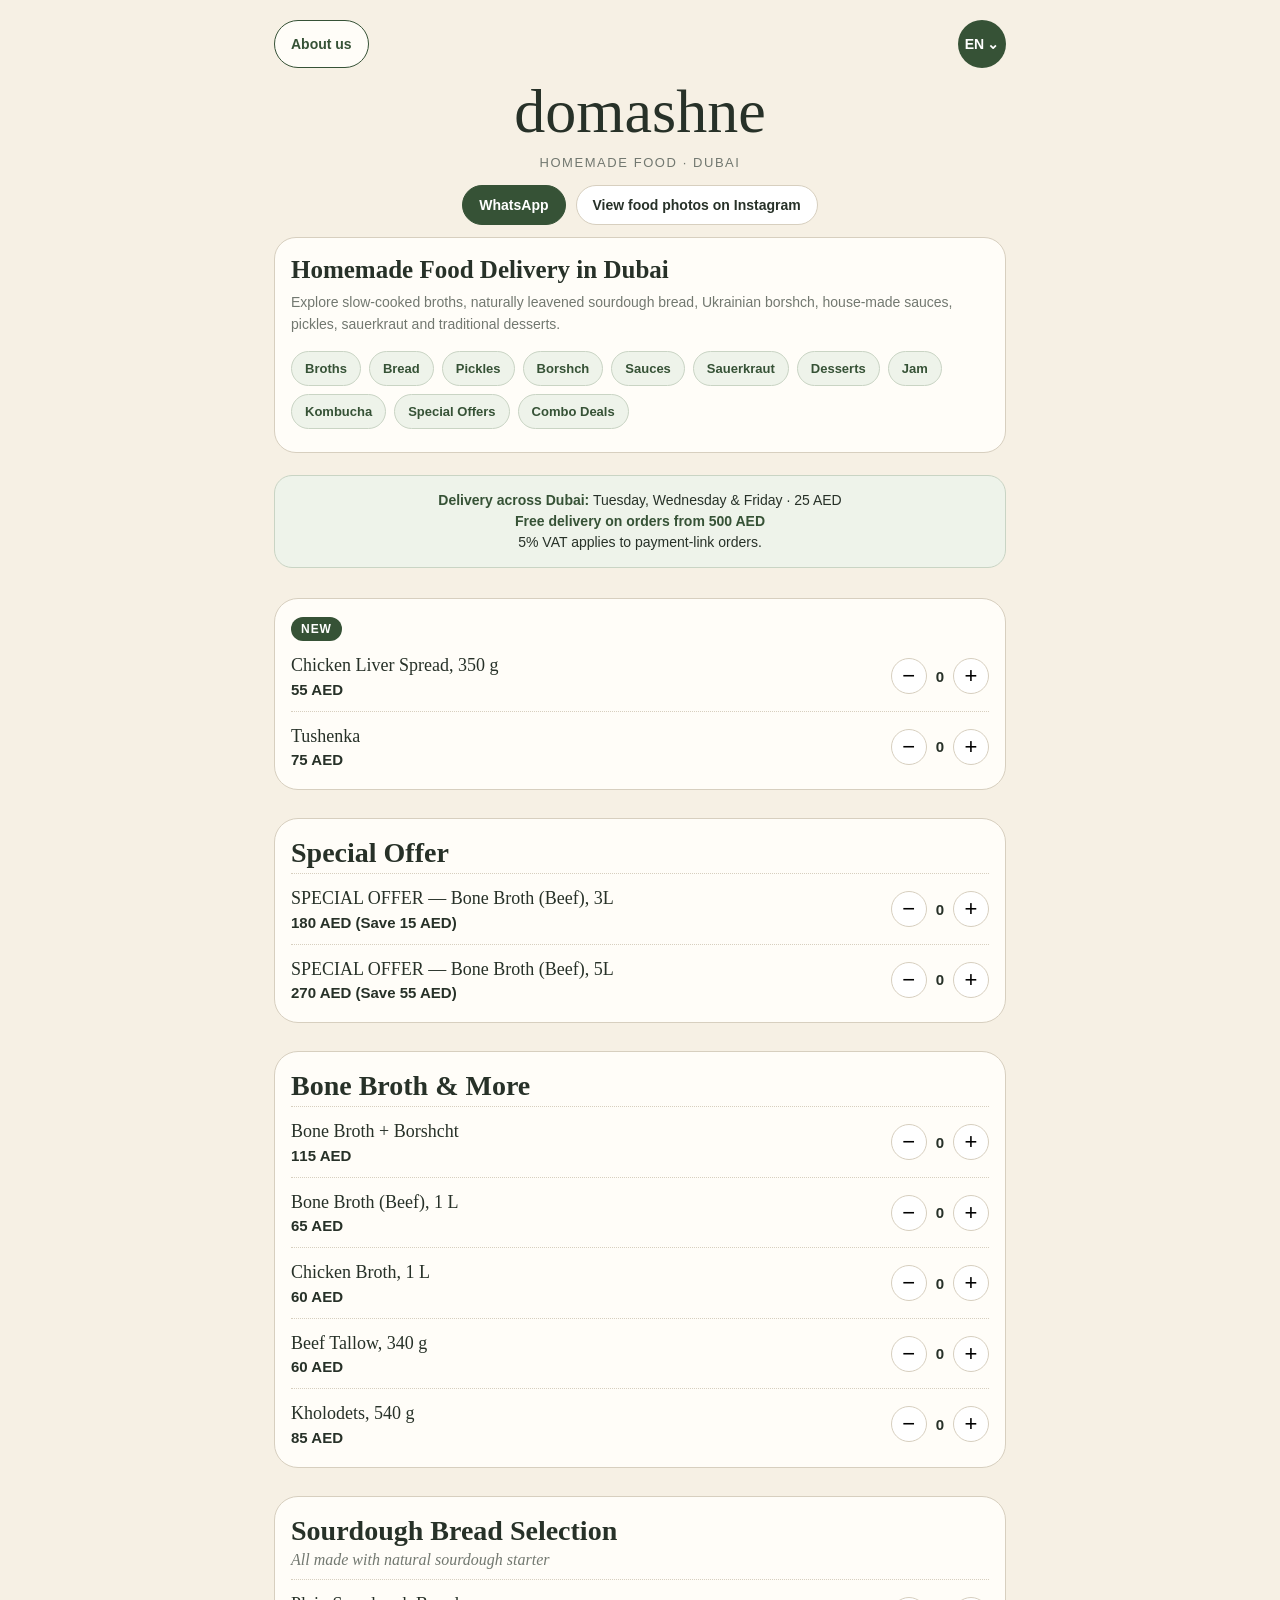
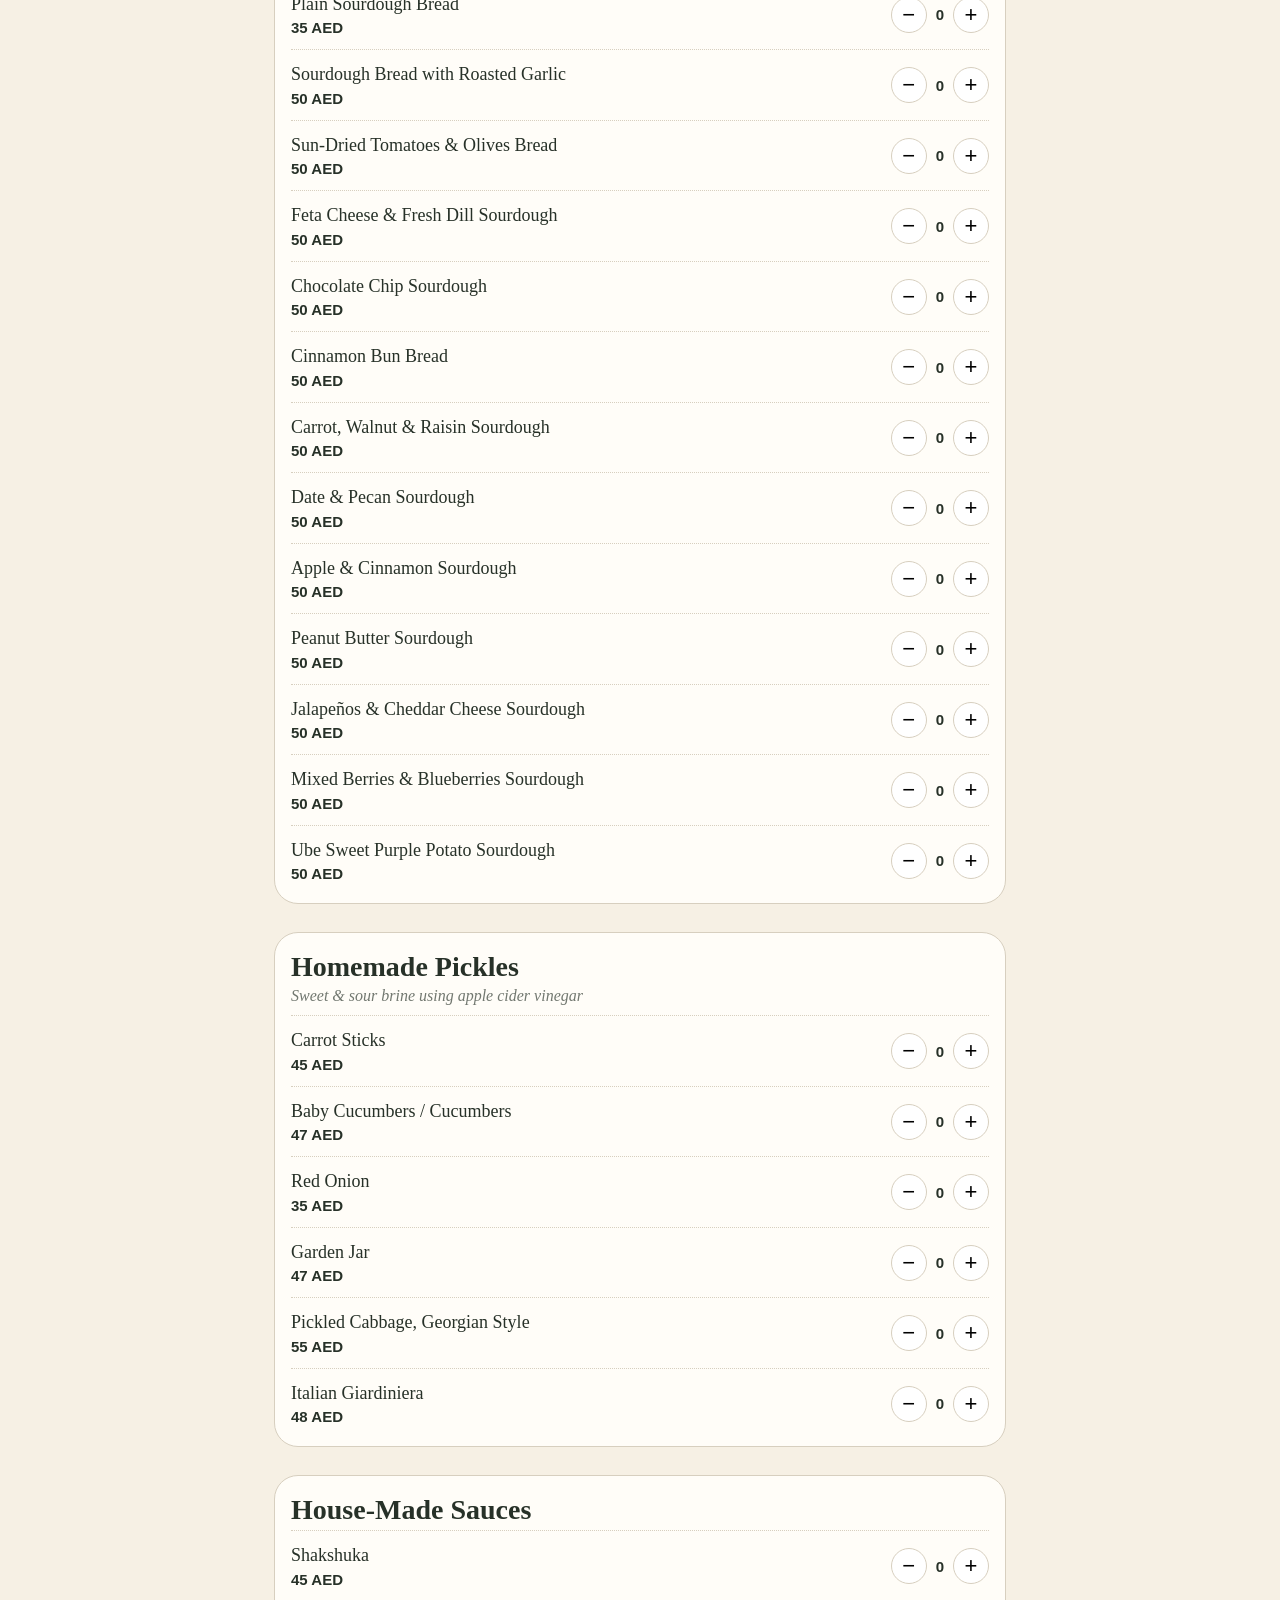
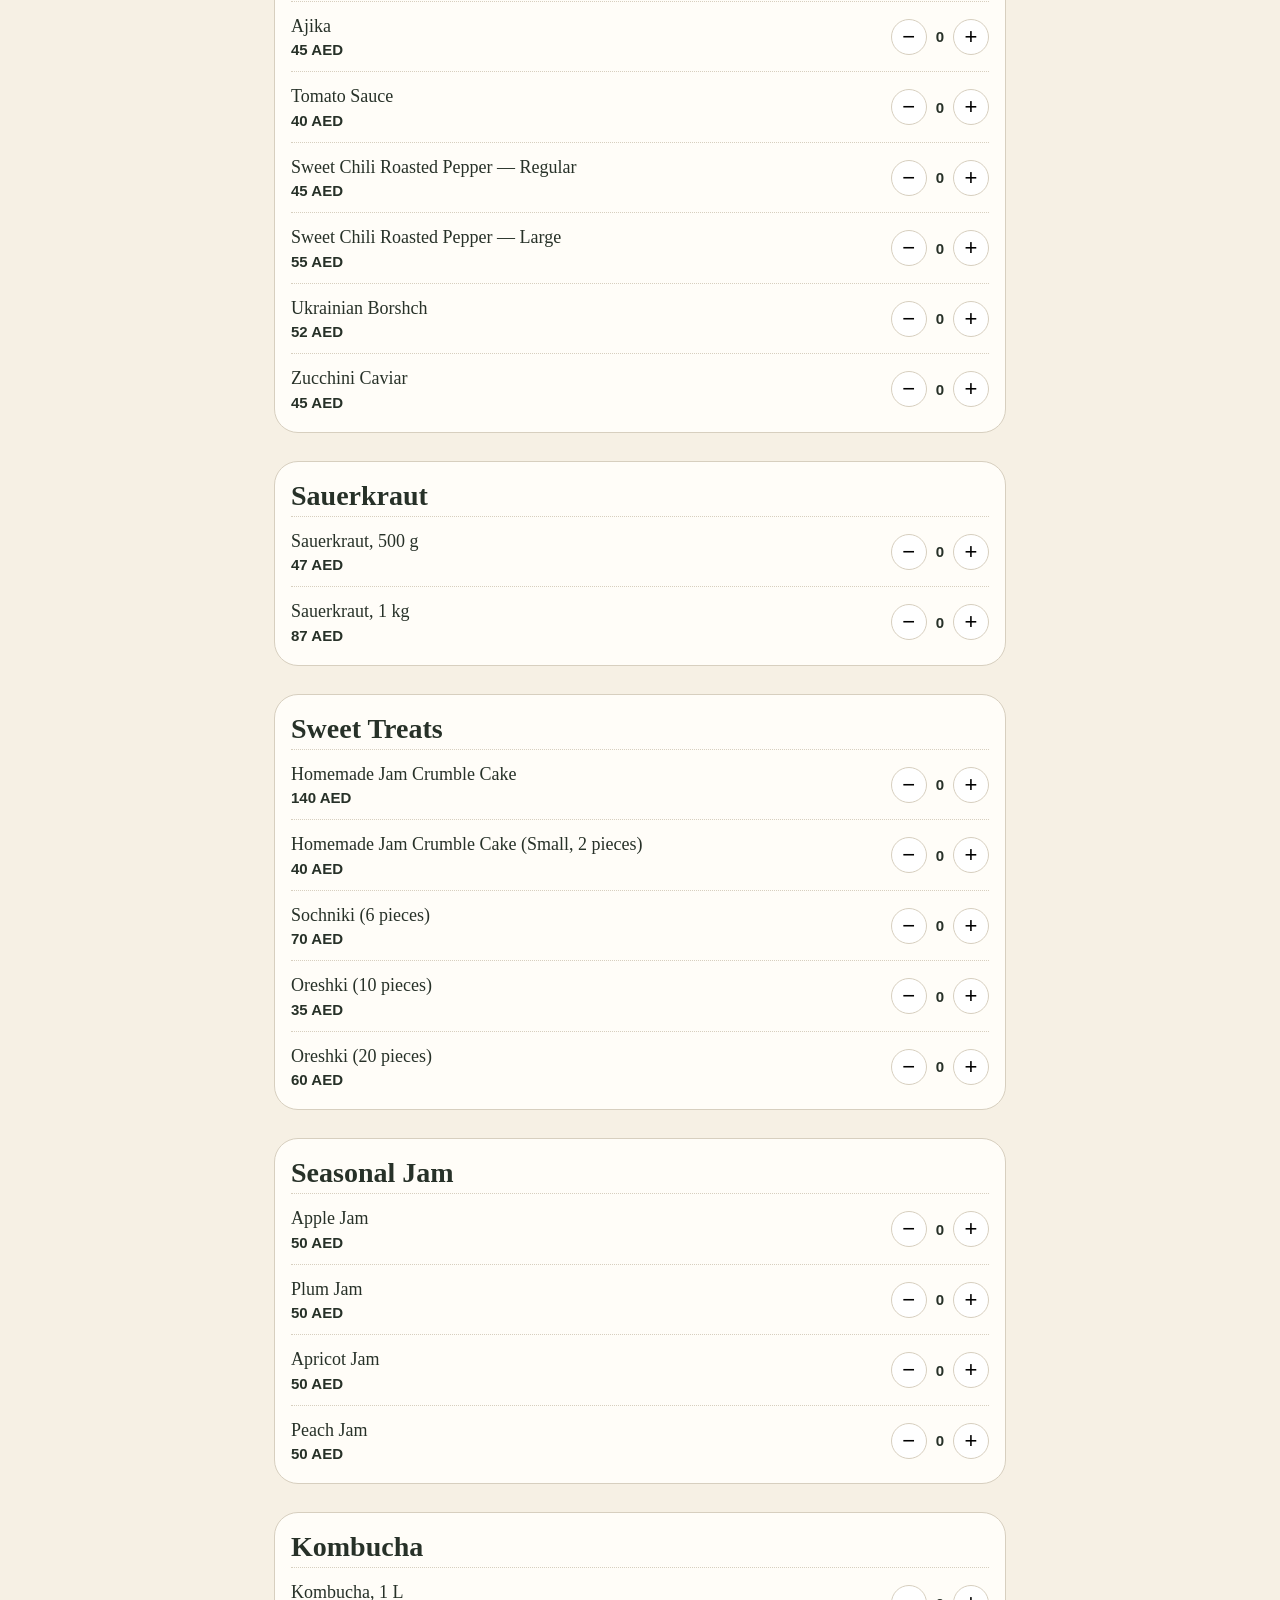
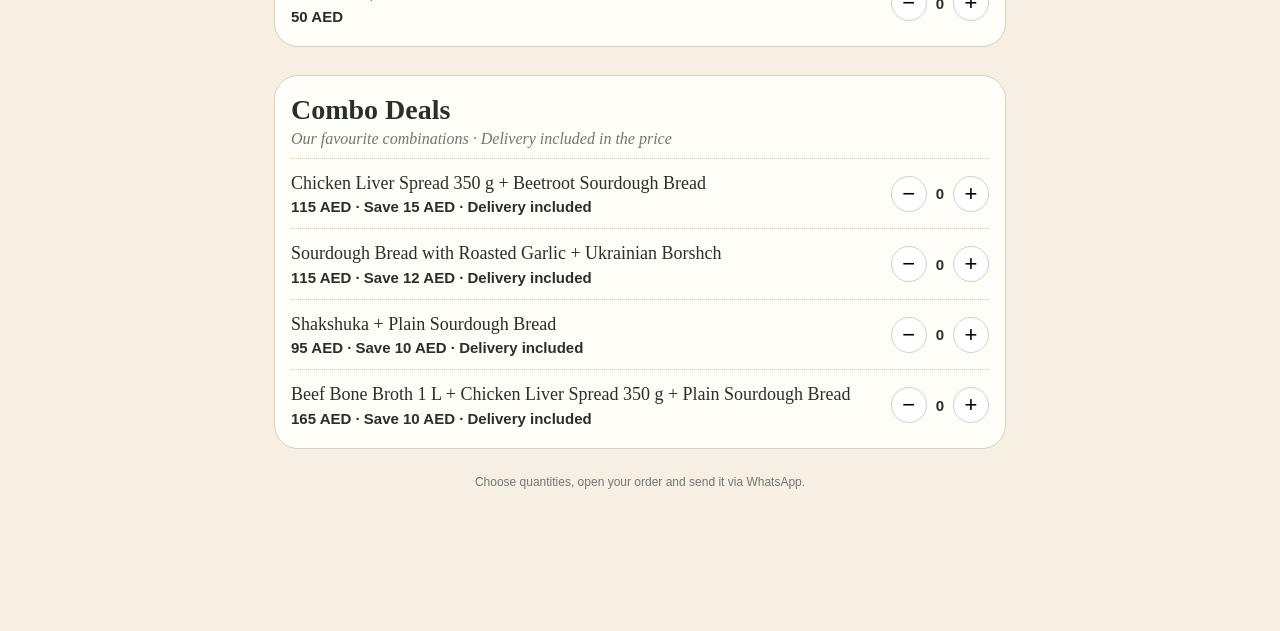
==== commit b6382020: "Update Special Offer prices to 180 and 270 AED and move above broths" ====
--- a/index.html
+++ b/index.html
@@ -98,7 +98,7 @@
 .new-badge{display:inline-block;background:var(--green);color:white;border-radius:999px;padding:5px 10px;font:700 12px Arial,sans-serif;letter-spacing:.08em}.order-info{order:1}.featured-product{order:2!important}.featured-product .item{border-top:0}
 .wrap{display:flex!important;flex-direction:column}.menu-card{order:10}.menu-card:nth-of-type(6){order:1}.menu-card:nth-of-type(7){order:2}.menu-card:nth-of-type(1){order:3}.note{order:20}
 .combo-card{order:3}.menu-card:nth-of-type(1){order:4}
-#broths{order:3}#sourdough-bread{order:4}#pickles{order:5}#sauces-and-borshch{order:6}#sauerkraut{order:7}#desserts{order:8}#jams{order:9}#kombucha{order:10}#special-offers{order:11}#combos{order:12}
+#broths{order:3}#sourdough-bread{order:4}#pickles{order:5}#sauces-and-borshch{order:6}#sauerkraut{order:7}#desserts{order:8}#jams{order:9}#kombucha{order:10}#special-offers{order:2}#combos{order:12}
 *{box-sizing:border-box}body{margin:0;background:var(--cream);color:var(--ink);font-family:Georgia,serif;padding-bottom:94px}.wrap{width:min(760px,100%);margin:auto;padding:20px 14px 36px}.hero{text-align:center;padding:20px 0 12px}.hero h1{font-size:62px;font-weight:400;line-height:1;margin:8px 0}.hero p{font:13px Arial,sans-serif;letter-spacing:.12em;text-transform:uppercase;color:var(--muted)}.top-buttons{display:flex;justify-content:center;gap:10px;flex-wrap:wrap;margin-top:15px}.top-buttons a{font:700 14px Arial,sans-serif;text-decoration:none;padding:11px 16px;border-radius:999px;border:1px solid var(--line);background:white;color:var(--ink)}.top-buttons .wa{background:var(--green);color:white;border-color:var(--green)}.menu-card{background:var(--paper);border:1px solid var(--line);border-radius:24px;margin:14px 0;padding:18px 16px 8px}.menu-card h2{font-size:28px;margin:0 0 4px}.subtitle{margin:0 0 10px;color:var(--muted);font-style:italic}.item{display:flex;justify-content:space-between;align-items:center;gap:16px;padding:13px 0;border-top:1px dotted var(--line)}.item-name{font-size:18px;line-height:1.25}.price{font:700 15px Arial,sans-serif;margin-top:4px}.qty{display:flex;align-items:center;gap:9px;font:700 15px Arial,sans-serif;flex:none}.qty button{width:36px;height:36px;border-radius:50%;border:1px solid var(--line);background:white;font-size:22px}#cartbar{display:none;position:fixed;z-index:10;left:50%;bottom:max(12px,env(safe-area-inset-bottom));transform:translateX(-50%);width:min(732px,calc(100% - 24px));background:var(--green);color:white;border:0;border-radius:18px;padding:16px 18px;font:700 16px Arial,sans-serif;justify-content:space-between}#cartbar.visible{display:flex}#overlay{display:none;position:fixed;z-index:30;inset:0;background:rgba(0,0,0,.45);align-items:flex-end}#overlay.visible{display:flex}.sheet{width:min(760px,100%);max-height:92vh;overflow:auto;margin:auto;background:var(--cream);border-radius:26px 26px 0 0;padding:18px 16px calc(20px + env(safe-area-inset-bottom))}.sheet-head{display:flex;justify-content:space-between;align-items:center}.sheet h3{font-size:30px;margin:0}.close{width:40px;height:40px;border-radius:50%;border:1px solid var(--line);background:white;font-size:22px}.cart-row{font-family:Arial,sans-serif;padding:11px 0;border-bottom:1px dotted var(--line)}.total{display:flex;justify-content:space-between;font:700 20px Arial,sans-serif;padding:16px 0}input,textarea{width:100%;border:1px solid var(--line);border-radius:12px;padding:12px 13px;margin:5px 0;font:15px Arial,sans-serif;background:white}textarea{min-height:76px}.send{width:100%;min-height:54px;border:0;border-radius:15px;background:#1f8b4c;color:white;font:700 17px Arial,sans-serif;margin-top:8px}.note{text-align:center;color:var(--muted);font:12px Arial,sans-serif}.order-info{background:#eef3ea;border:1px solid #c9d4c4;border-radius:18px;padding:14px 16px;margin:8px 0 16px;text-align:center;font:14px/1.5 Arial,sans-serif;color:var(--ink)}.order-info strong{color:var(--green)}.cart-policy{background:white;border:1px solid var(--line);border-radius:12px;padding:11px 12px;margin:8px 0 12px;font:13px/1.45 Arial,sans-serif;color:var(--muted)}
 
 .geo-info{order:19;background:var(--paper);border:1px solid var(--line);border-radius:24px;margin:14px 0;padding:18px 16px;color:var(--ink)}
@@ -114,7 +114,7 @@
 .featured-product .item + .item{border-top:1px dotted var(--line)}
 </style></head><body><noscript><img alt="" height="1" width="1" style="display:none"
 src="https://www.facebook.com/tr?id=1103655601557656&ev=PageView&noscript=1"
-/></noscript><div class="wrap"><header class="hero"><button type="button" id="about-button" aria-haspopup="dialog" aria-controls="about-dialog">About us</button><div class="language-switch"><button id="language-button" type="button" aria-expanded="false" aria-controls="language-options" aria-label="English"><span>EN</span><span aria-hidden="true">⌄</span></button><div id="language-options" hidden><button type="button" data-language="en" lang="en" aria-pressed="true">English</button><button type="button" data-language="uk" lang="uk" aria-pressed="false">Українська</button><button type="button" data-language="ru" lang="ru" aria-pressed="false">Русский</button></div></div><h1>domashne</h1><p>Homemade food · Dubai</p><div class="top-buttons"><a class="wa" href="https://api.whatsapp.com/send/?phone=971588756919&type=phone_number&app_absent=0" target="_blank">WhatsApp</a><a href="https://www.instagram.com/domashneae/" target="_blank">View food photos on Instagram</a></div></header><div class="order-info"><strong>Delivery across Dubai:</strong> Tuesday, Wednesday &amp; Friday · 25 AED<br><strong>Free delivery on orders from 500 AED</strong><br>5% VAT applies to payment-link orders.</div><section class="menu-card" id="sourdough-bread"><h2>Sourdough Bread Selection</h2><p class=subtitle>All made with natural sourdough starter</p><div class="item"><div><div class="item-name">Plain Sourdough Bread</div><div class="price">35 AED</div></div><div class="qty"><button onclick="changeQty(1,-1)">−</button><span id="q1">0</span><button onclick="changeQty(1,1)">+</button></div></div><div class="item"><div><div class="item-name">Sourdough Bread with Roasted Garlic</div><div class="price">50 AED</div></div><div class="qty"><button onclick="changeQty(2,-1)">−</button><span id="q2">0</span><button onclick="changeQty(2,1)">+</button></div></div><div class="item"><div><div class="item-name">Sun-Dried Tomatoes &amp; Olives Bread</div><div class="price">50 AED</div></div><div class="qty"><button onclick="changeQty(3,-1)">−</button><span id="q3">0</span><button onclick="changeQty(3,1)">+</button></div></div><div class="item"><div><div class="item-name">Feta Cheese &amp; Fresh Dill Sourdough</div><div class="price">50 AED</div></div><div class="qty"><button onclick="changeQty(4,-1)">−</button><span id="q4">0</span><button onclick="changeQty(4,1)">+</button></div></div><div class="item"><div><div class="item-name">Chocolate Chip Sourdough</div><div class="price">50 AED</div></div><div class="qty"><button onclick="changeQty(5,-1)">−</button><span id="q5">0</span><button onclick="changeQty(5,1)">+</button></div></div><div class="item"><div><div class="item-name">Cinnamon Bun Bread</div><div class="price">50 AED</div></div><div class="qty"><button onclick="changeQty(6,-1)">−</button><span id="q6">0</span><button onclick="changeQty(6,1)">+</button></div></div><div class="item"><div><div class="item-name">Carrot, Walnut &amp; Raisin Sourdough</div><div class="price">50 AED</div></div><div class="qty"><button onclick="changeQty(7,-1)">−</button><span id="q7">0</span><button onclick="changeQty(7,1)">+</button></div></div><div class="item"><div><div class="item-name">Date &amp; Pecan Sourdough</div><div class="price">50 AED</div></div><div class="qty"><button onclick="changeQty(8,-1)">−</button><span id="q8">0</span><button onclick="changeQty(8,1)">+</button></div></div><div class="item"><div><div class="item-name">Apple &amp; Cinnamon Sourdough</div><div class="price">50 AED</div></div><div class="qty"><button onclick="changeQty(9,-1)">−</button><span id="q9">0</span><button onclick="changeQty(9,1)">+</button></div></div><div class="item"><div><div class="item-name">Peanut Butter Sourdough</div><div class="price">50 AED</div></div><div class="qty"><button onclick="changeQty(10,-1)">−</button><span id="q10">0</span><button onclick="changeQty(10,1)">+</button></div></div><div class="item"><div><div class="item-name">Jalapeños &amp; Cheddar Cheese Sourdough</div><div class="price">50 AED</div></div><div class="qty"><button onclick="changeQty(11,-1)">−</button><span id="q11">0</span><button onclick="changeQty(11,1)">+</button></div></div><div class="item"><div><div class="item-name">Mixed Berries &amp; Blueberries Sourdough</div><div class="price">50 AED</div></div><div class="qty"><button onclick="changeQty(12,-1)">−</button><span id="q12">0</span><button onclick="changeQty(12,1)">+</button></div></div><div class="item"><div><div class="item-name">Ube Sweet Purple Potato Sourdough</div><div class="price">50 AED</div></div><div class="qty"><button onclick="changeQty(13,-1)">−</button><span id="q13">0</span><button onclick="changeQty(13,1)">+</button></div></div></section><section class="menu-card"><h2>Homemade Pickles</h2><p class=subtitle>Sweet &amp; sour brine using apple cider vinegar</p><div class="item"><div><div class="item-name">Carrot Sticks</div><div class="price">45 AED</div></div><div class="qty"><button onclick="changeQty(14,-1)">−</button><span id="q14">0</span><button onclick="changeQty(14,1)">+</button></div></div><div class="item"><div><div class="item-name">Baby Cucumbers / Cucumbers</div><div class="price">47 AED</div></div><div class="qty"><button onclick="changeQty(15,-1)">−</button><span id="q15">0</span><button onclick="changeQty(15,1)">+</button></div></div><div class="item"><div><div class="item-name">Red Onion</div><div class="price">35 AED</div></div><div class="qty"><button onclick="changeQty(16,-1)">−</button><span id="q16">0</span><button onclick="changeQty(16,1)">+</button></div></div><div class="item"><div><div class="item-name">Garden Jar</div><div class="price">47 AED</div></div><div class="qty"><button onclick="changeQty(17,-1)">−</button><span id="q17">0</span><button onclick="changeQty(17,1)">+</button></div></div><div class="item"><div><div class="item-name">Pickled Cabbage, Georgian Style</div><div class="price">55 AED</div></div><div class="qty"><button onclick="changeQty(18,-1)">−</button><span id="q18">0</span><button onclick="changeQty(18,1)">+</button></div></div><div class="item"><div><div class="item-name">Italian Giardiniera</div><div class="price">48 AED</div></div><div class="qty"><button onclick="changeQty(19,-1)">−</button><span id="q19">0</span><button onclick="changeQty(19,1)">+</button></div></div></section><section class="menu-card" id="sauces-and-borshch"><h2>House-Made Sauces</h2><div class="item"><div><div class="item-name">Shakshuka</div><div class="price">45 AED</div></div><div class="qty"><button onclick="changeQty(20,-1)">−</button><span id="q20">0</span><button onclick="changeQty(20,1)">+</button></div></div><div class="item"><div><div class="item-name">Ajika</div><div class="price">45 AED</div></div><div class="qty"><button onclick="changeQty(21,-1)">−</button><span id="q21">0</span><button onclick="changeQty(21,1)">+</button></div></div><div class="item"><div><div class="item-name">Tomato Sauce</div><div class="price">40 AED</div></div><div class="qty"><button onclick="changeQty(22,-1)">−</button><span id="q22">0</span><button onclick="changeQty(22,1)">+</button></div></div><div class="item"><div><div class="item-name">Sweet Chili Roasted Pepper — Regular</div><div class="price">45 AED</div></div><div class="qty"><button onclick="changeQty(23,-1)">−</button><span id="q23">0</span><button onclick="changeQty(23,1)">+</button></div></div><div class="item"><div><div class="item-name">Sweet Chili Roasted Pepper — Large</div><div class="price">55 AED</div></div><div class="qty"><button onclick="changeQty(24,-1)">−</button><span id="q24">0</span><button onclick="changeQty(24,1)">+</button></div></div><div class="item"><div><div class="item-name">Ukrainian Borshch</div><div class="price">52 AED</div></div><div class="qty"><button onclick="changeQty(25,-1)">−</button><span id="q25">0</span><button onclick="changeQty(25,1)">+</button></div></div><div class="item"><div><div class="item-name">Zucchini Caviar</div><div class="price">45 AED</div></div><div class="qty"><button onclick="changeQty(26,-1)">−</button><span id="q26">0</span><button onclick="changeQty(26,1)">+</button></div></div></section><section class="menu-card" id="sauerkraut"><h2>Sauerkraut</h2><div class="item"><div><div class="item-name">Sauerkraut, 500 g</div><div class="price">47 AED</div></div><div class="qty"><button onclick="changeQty(27,-1)">−</button><span id="q27">0</span><button onclick="changeQty(27,1)">+</button></div></div><div class="item"><div><div class="item-name">Sauerkraut, 1 kg</div><div class="price">87 AED</div></div><div class="qty"><button onclick="changeQty(28,-1)">−</button><span id="q28">0</span><button onclick="changeQty(28,1)">+</button></div></div></section><section class="menu-card"><h2>Seasonal Jam</h2><div class="item"><div><div class="item-name">Apple Jam</div><div class="price">50 AED</div></div><div class="qty"><button onclick="changeQty(29,-1)">−</button><span id="q29">0</span><button onclick="changeQty(29,1)">+</button></div></div><div class="item"><div><div class="item-name">Plum Jam</div><div class="price">50 AED</div></div><div class="qty"><button onclick="changeQty(30,-1)">−</button><span id="q30">0</span><button onclick="changeQty(30,1)">+</button></div></div><div class="item"><div><div class="item-name">Apricot Jam</div><div class="price">50 AED</div></div><div class="qty"><button onclick="changeQty(31,-1)">−</button><span id="q31">0</span><button onclick="changeQty(31,1)">+</button></div></div><div class="item"><div><div class="item-name">Peach Jam</div><div class="price">50 AED</div></div><div class="qty"><button onclick="changeQty(32,-1)">−</button><span id="q32">0</span><button onclick="changeQty(32,1)">+</button></div></div></section><section class="menu-card" id="broths"><h2>Bone Broth &amp; More</h2><div class="item"><div><div class="item-name">Bone Broth + Borshcht</div><div class="price">115 AED</div></div><div class="qty"><button onclick="changeQty(33,-1)">−</button><span id="q33">0</span><button onclick="changeQty(33,1)">+</button></div></div><div class="item"><div><div class="item-name">Bone Broth (Beef), 1 L</div><div class="price">65 AED</div></div><div class="qty"><button onclick="changeQty(34,-1)">−</button><span id="q34">0</span><button onclick="changeQty(34,1)">+</button></div></div><div class="item"><div><div class="item-name">Chicken Broth, 1 L</div><div class="price">60 AED</div></div><div class="qty"><button onclick="changeQty(35,-1)">−</button><span id="q35">0</span><button onclick="changeQty(35,1)">+</button></div></div><div class="item"><div><div class="item-name">Beef Tallow, 340 g</div><div class="price">60 AED</div></div><div class="qty"><button onclick="changeQty(36,-1)">−</button><span id="q36">0</span><button onclick="changeQty(36,1)">+</button></div></div><div class="item"><div><div class="item-name">Kholodets, 540 g</div><div class="price">85 AED</div></div><div class="qty"><button onclick="changeQty(37,-1)">−</button><span id="q37">0</span><button onclick="changeQty(37,1)">+</button></div></div></section><section class="menu-card"><h2>Special Offer</h2><div class="item"><div><div class="item-name">SPECIAL OFFER — Bone Broth (Beef), 3L</div><div class="price">165 AED (Save 15 AED)</div></div><div class="qty"><button onclick="changeQty(44,-1)">−</button><span id="q44">0</span><button onclick="changeQty(44,1)">+</button></div></div><div class="item"><div><div class="item-name">SPECIAL OFFER — Bone Broth (Beef), 5L</div><div class="price">250 AED (Save 50 AED)</div></div><div class="qty"><button onclick="changeQty(45,-1)">−</button><span id="q45">0</span><button onclick="changeQty(45,1)">+</button></div></div></section><section class="menu-card"><h2>Sweet Treats</h2><div class="item"><div><div class="item-name">Homemade Jam Crumble Cake</div><div class="price">140 AED</div></div><div class="qty"><button onclick="changeQty(38,-1)">−</button><span id="q38">0</span><button onclick="changeQty(38,1)">+</button></div></div><div class="item"><div><div class="item-name">Homemade Jam Crumble Cake (Small, 2 pieces)</div><div class="price">40 AED</div></div><div class="qty"><button onclick="changeQty(39,-1)">−</button><span id="q39">0</span><button onclick="changeQty(39,1)">+</button></div></div><div class="item"><div><div class="item-name">Sochniki (6 pieces)</div><div class="price">70 AED</div></div><div class="qty"><button onclick="changeQty(40,-1)">−</button><span id="q40">0</span><button onclick="changeQty(40,1)">+</button></div></div><div class="item"><div><div class="item-name">Oreshki (10 pieces)</div><div class="price">35 AED</div></div><div class="qty"><button onclick="changeQty(41,-1)">−</button><span id="q41">0</span><button onclick="changeQty(41,1)">+</button></div></div><div class="item"><div><div class="item-name">Oreshki (20 pieces)</div><div class="price">60 AED</div></div><div class="qty"><button onclick="changeQty(42,-1)">−</button><span id="q42">0</span><button onclick="changeQty(42,1)">+</button></div></div></section><section class="menu-card"><h2>Kombucha</h2><div class="item"><div><div class="item-name">Kombucha, 1 L</div><div class="price">50 AED</div></div><div class="qty"><button onclick="changeQty(43,-1)">−</button><span id="q43">0</span><button onclick="changeQty(43,1)">+</button></div></div></section>
+/></noscript><div class="wrap"><header class="hero"><button type="button" id="about-button" aria-haspopup="dialog" aria-controls="about-dialog">About us</button><div class="language-switch"><button id="language-button" type="button" aria-expanded="false" aria-controls="language-options" aria-label="English"><span>EN</span><span aria-hidden="true">⌄</span></button><div id="language-options" hidden><button type="button" data-language="en" lang="en" aria-pressed="true">English</button><button type="button" data-language="uk" lang="uk" aria-pressed="false">Українська</button><button type="button" data-language="ru" lang="ru" aria-pressed="false">Русский</button></div></div><h1>domashne</h1><p>Homemade food · Dubai</p><div class="top-buttons"><a class="wa" href="https://api.whatsapp.com/send/?phone=971588756919&type=phone_number&app_absent=0" target="_blank">WhatsApp</a><a href="https://www.instagram.com/domashneae/" target="_blank">View food photos on Instagram</a></div></header><div class="order-info"><strong>Delivery across Dubai:</strong> Tuesday, Wednesday &amp; Friday · 25 AED<br><strong>Free delivery on orders from 500 AED</strong><br>5% VAT applies to payment-link orders.</div><section class="menu-card" id="sourdough-bread"><h2>Sourdough Bread Selection</h2><p class=subtitle>All made with natural sourdough starter</p><div class="item"><div><div class="item-name">Plain Sourdough Bread</div><div class="price">35 AED</div></div><div class="qty"><button onclick="changeQty(1,-1)">−</button><span id="q1">0</span><button onclick="changeQty(1,1)">+</button></div></div><div class="item"><div><div class="item-name">Sourdough Bread with Roasted Garlic</div><div class="price">50 AED</div></div><div class="qty"><button onclick="changeQty(2,-1)">−</button><span id="q2">0</span><button onclick="changeQty(2,1)">+</button></div></div><div class="item"><div><div class="item-name">Sun-Dried Tomatoes &amp; Olives Bread</div><div class="price">50 AED</div></div><div class="qty"><button onclick="changeQty(3,-1)">−</button><span id="q3">0</span><button onclick="changeQty(3,1)">+</button></div></div><div class="item"><div><div class="item-name">Feta Cheese &amp; Fresh Dill Sourdough</div><div class="price">50 AED</div></div><div class="qty"><button onclick="changeQty(4,-1)">−</button><span id="q4">0</span><button onclick="changeQty(4,1)">+</button></div></div><div class="item"><div><div class="item-name">Chocolate Chip Sourdough</div><div class="price">50 AED</div></div><div class="qty"><button onclick="changeQty(5,-1)">−</button><span id="q5">0</span><button onclick="changeQty(5,1)">+</button></div></div><div class="item"><div><div class="item-name">Cinnamon Bun Bread</div><div class="price">50 AED</div></div><div class="qty"><button onclick="changeQty(6,-1)">−</button><span id="q6">0</span><button onclick="changeQty(6,1)">+</button></div></div><div class="item"><div><div class="item-name">Carrot, Walnut &amp; Raisin Sourdough</div><div class="price">50 AED</div></div><div class="qty"><button onclick="changeQty(7,-1)">−</button><span id="q7">0</span><button onclick="changeQty(7,1)">+</button></div></div><div class="item"><div><div class="item-name">Date &amp; Pecan Sourdough</div><div class="price">50 AED</div></div><div class="qty"><button onclick="changeQty(8,-1)">−</button><span id="q8">0</span><button onclick="changeQty(8,1)">+</button></div></div><div class="item"><div><div class="item-name">Apple &amp; Cinnamon Sourdough</div><div class="price">50 AED</div></div><div class="qty"><button onclick="changeQty(9,-1)">−</button><span id="q9">0</span><button onclick="changeQty(9,1)">+</button></div></div><div class="item"><div><div class="item-name">Peanut Butter Sourdough</div><div class="price">50 AED</div></div><div class="qty"><button onclick="changeQty(10,-1)">−</button><span id="q10">0</span><button onclick="changeQty(10,1)">+</button></div></div><div class="item"><div><div class="item-name">Jalapeños &amp; Cheddar Cheese Sourdough</div><div class="price">50 AED</div></div><div class="qty"><button onclick="changeQty(11,-1)">−</button><span id="q11">0</span><button onclick="changeQty(11,1)">+</button></div></div><div class="item"><div><div class="item-name">Mixed Berries &amp; Blueberries Sourdough</div><div class="price">50 AED</div></div><div class="qty"><button onclick="changeQty(12,-1)">−</button><span id="q12">0</span><button onclick="changeQty(12,1)">+</button></div></div><div class="item"><div><div class="item-name">Ube Sweet Purple Potato Sourdough</div><div class="price">50 AED</div></div><div class="qty"><button onclick="changeQty(13,-1)">−</button><span id="q13">0</span><button onclick="changeQty(13,1)">+</button></div></div></section><section class="menu-card"><h2>Homemade Pickles</h2><p class=subtitle>Sweet &amp; sour brine using apple cider vinegar</p><div class="item"><div><div class="item-name">Carrot Sticks</div><div class="price">45 AED</div></div><div class="qty"><button onclick="changeQty(14,-1)">−</button><span id="q14">0</span><button onclick="changeQty(14,1)">+</button></div></div><div class="item"><div><div class="item-name">Baby Cucumbers / Cucumbers</div><div class="price">47 AED</div></div><div class="qty"><button onclick="changeQty(15,-1)">−</button><span id="q15">0</span><button onclick="changeQty(15,1)">+</button></div></div><div class="item"><div><div class="item-name">Red Onion</div><div class="price">35 AED</div></div><div class="qty"><button onclick="changeQty(16,-1)">−</button><span id="q16">0</span><button onclick="changeQty(16,1)">+</button></div></div><div class="item"><div><div class="item-name">Garden Jar</div><div class="price">47 AED</div></div><div class="qty"><button onclick="changeQty(17,-1)">−</button><span id="q17">0</span><button onclick="changeQty(17,1)">+</button></div></div><div class="item"><div><div class="item-name">Pickled Cabbage, Georgian Style</div><div class="price">55 AED</div></div><div class="qty"><button onclick="changeQty(18,-1)">−</button><span id="q18">0</span><button onclick="changeQty(18,1)">+</button></div></div><div class="item"><div><div class="item-name">Italian Giardiniera</div><div class="price">48 AED</div></div><div class="qty"><button onclick="changeQty(19,-1)">−</button><span id="q19">0</span><button onclick="changeQty(19,1)">+</button></div></div></section><section class="menu-card" id="sauces-and-borshch"><h2>House-Made Sauces</h2><div class="item"><div><div class="item-name">Shakshuka</div><div class="price">45 AED</div></div><div class="qty"><button onclick="changeQty(20,-1)">−</button><span id="q20">0</span><button onclick="changeQty(20,1)">+</button></div></div><div class="item"><div><div class="item-name">Ajika</div><div class="price">45 AED</div></div><div class="qty"><button onclick="changeQty(21,-1)">−</button><span id="q21">0</span><button onclick="changeQty(21,1)">+</button></div></div><div class="item"><div><div class="item-name">Tomato Sauce</div><div class="price">40 AED</div></div><div class="qty"><button onclick="changeQty(22,-1)">−</button><span id="q22">0</span><button onclick="changeQty(22,1)">+</button></div></div><div class="item"><div><div class="item-name">Sweet Chili Roasted Pepper — Regular</div><div class="price">45 AED</div></div><div class="qty"><button onclick="changeQty(23,-1)">−</button><span id="q23">0</span><button onclick="changeQty(23,1)">+</button></div></div><div class="item"><div><div class="item-name">Sweet Chili Roasted Pepper — Large</div><div class="price">55 AED</div></div><div class="qty"><button onclick="changeQty(24,-1)">−</button><span id="q24">0</span><button onclick="changeQty(24,1)">+</button></div></div><div class="item"><div><div class="item-name">Ukrainian Borshch</div><div class="price">52 AED</div></div><div class="qty"><button onclick="changeQty(25,-1)">−</button><span id="q25">0</span><button onclick="changeQty(25,1)">+</button></div></div><div class="item"><div><div class="item-name">Zucchini Caviar</div><div class="price">45 AED</div></div><div class="qty"><button onclick="changeQty(26,-1)">−</button><span id="q26">0</span><button onclick="changeQty(26,1)">+</button></div></div></section><section class="menu-card" id="sauerkraut"><h2>Sauerkraut</h2><div class="item"><div><div class="item-name">Sauerkraut, 500 g</div><div class="price">47 AED</div></div><div class="qty"><button onclick="changeQty(27,-1)">−</button><span id="q27">0</span><button onclick="changeQty(27,1)">+</button></div></div><div class="item"><div><div class="item-name">Sauerkraut, 1 kg</div><div class="price">87 AED</div></div><div class="qty"><button onclick="changeQty(28,-1)">−</button><span id="q28">0</span><button onclick="changeQty(28,1)">+</button></div></div></section><section class="menu-card"><h2>Seasonal Jam</h2><div class="item"><div><div class="item-name">Apple Jam</div><div class="price">50 AED</div></div><div class="qty"><button onclick="changeQty(29,-1)">−</button><span id="q29">0</span><button onclick="changeQty(29,1)">+</button></div></div><div class="item"><div><div class="item-name">Plum Jam</div><div class="price">50 AED</div></div><div class="qty"><button onclick="changeQty(30,-1)">−</button><span id="q30">0</span><button onclick="changeQty(30,1)">+</button></div></div><div class="item"><div><div class="item-name">Apricot Jam</div><div class="price">50 AED</div></div><div class="qty"><button onclick="changeQty(31,-1)">−</button><span id="q31">0</span><button onclick="changeQty(31,1)">+</button></div></div><div class="item"><div><div class="item-name">Peach Jam</div><div class="price">50 AED</div></div><div class="qty"><button onclick="changeQty(32,-1)">−</button><span id="q32">0</span><button onclick="changeQty(32,1)">+</button></div></div></section><section class="menu-card" id="broths"><h2>Bone Broth &amp; More</h2><div class="item"><div><div class="item-name">Bone Broth + Borshcht</div><div class="price">115 AED</div></div><div class="qty"><button onclick="changeQty(33,-1)">−</button><span id="q33">0</span><button onclick="changeQty(33,1)">+</button></div></div><div class="item"><div><div class="item-name">Bone Broth (Beef), 1 L</div><div class="price">65 AED</div></div><div class="qty"><button onclick="changeQty(34,-1)">−</button><span id="q34">0</span><button onclick="changeQty(34,1)">+</button></div></div><div class="item"><div><div class="item-name">Chicken Broth, 1 L</div><div class="price">60 AED</div></div><div class="qty"><button onclick="changeQty(35,-1)">−</button><span id="q35">0</span><button onclick="changeQty(35,1)">+</button></div></div><div class="item"><div><div class="item-name">Beef Tallow, 340 g</div><div class="price">60 AED</div></div><div class="qty"><button onclick="changeQty(36,-1)">−</button><span id="q36">0</span><button onclick="changeQty(36,1)">+</button></div></div><div class="item"><div><div class="item-name">Kholodets, 540 g</div><div class="price">85 AED</div></div><div class="qty"><button onclick="changeQty(37,-1)">−</button><span id="q37">0</span><button onclick="changeQty(37,1)">+</button></div></div></section><section class="menu-card"><h2>Special Offer</h2><div class="item"><div><div class="item-name">SPECIAL OFFER — Bone Broth (Beef), 3L</div><div class="price">180 AED (Save 15 AED)</div></div><div class="qty"><button onclick="changeQty(44,-1)">−</button><span id="q44">0</span><button onclick="changeQty(44,1)">+</button></div></div><div class="item"><div><div class="item-name">SPECIAL OFFER — Bone Broth (Beef), 5L</div><div class="price">270 AED (Save 55 AED)</div></div><div class="qty"><button onclick="changeQty(45,-1)">−</button><span id="q45">0</span><button onclick="changeQty(45,1)">+</button></div></div></section><section class="menu-card"><h2>Sweet Treats</h2><div class="item"><div><div class="item-name">Homemade Jam Crumble Cake</div><div class="price">140 AED</div></div><div class="qty"><button onclick="changeQty(38,-1)">−</button><span id="q38">0</span><button onclick="changeQty(38,1)">+</button></div></div><div class="item"><div><div class="item-name">Homemade Jam Crumble Cake (Small, 2 pieces)</div><div class="price">40 AED</div></div><div class="qty"><button onclick="changeQty(39,-1)">−</button><span id="q39">0</span><button onclick="changeQty(39,1)">+</button></div></div><div class="item"><div><div class="item-name">Sochniki (6 pieces)</div><div class="price">70 AED</div></div><div class="qty"><button onclick="changeQty(40,-1)">−</button><span id="q40">0</span><button onclick="changeQty(40,1)">+</button></div></div><div class="item"><div><div class="item-name">Oreshki (10 pieces)</div><div class="price">35 AED</div></div><div class="qty"><button onclick="changeQty(41,-1)">−</button><span id="q41">0</span><button onclick="changeQty(41,1)">+</button></div></div><div class="item"><div><div class="item-name">Oreshki (20 pieces)</div><div class="price">60 AED</div></div><div class="qty"><button onclick="changeQty(42,-1)">−</button><span id="q42">0</span><button onclick="changeQty(42,1)">+</button></div></div></section><section class="menu-card"><h2>Kombucha</h2><div class="item"><div><div class="item-name">Kombucha, 1 L</div><div class="price">50 AED</div></div><div class="qty"><button onclick="changeQty(43,-1)">−</button><span id="q43">0</span><button onclick="changeQty(43,1)">+</button></div></div></section>
 
 <section class="seo-summary" aria-labelledby="homemade-food-dubai-title"><h2 id="homemade-food-dubai-title">Homemade Food Delivery in Dubai</h2><p>Order homemade food from Domashneae for delivery across Dubai. Explore natural sourdough bread, beef bone broth, chicken broth, Ukrainian borshch, sauerkraut, homemade pickles, spreads and desserts.</p><nav aria-label="Popular menu categories"><a href="#sourdough-bread">Sourdough bread</a> · <a href="#broths">Beef bone broth</a> · <a href="#sauerkraut">Sauerkraut</a> · <a href="#sauces-and-borshch">Ukrainian borshch</a></nav></section>
 <p class="note">Choose quantities, open your order and send it via WhatsApp.</p></div>
@@ -166,7 +166,7 @@
 const sectionIds={'Homemade Pickles':'pickles','Sweet Treats':'desserts','Seasonal Jam':'jams','Kombucha':'kombucha','Special Offer':'special-offers'};document.querySelectorAll('.menu-card').forEach(section=>{const heading=section.querySelector('h2');if(heading&&sectionIds[heading.textContent.trim()])section.id=sectionIds[heading.textContent.trim()]});document.querySelectorAll('.item-name').forEach(name=>{if(name.textContent.trim()==='Ukrainian Borshch')name.closest('.item').id='ukrainian-borshch'});document.querySelector('.seo-summary nav').innerHTML='<a data-nav="broths" href="#broths">Broths</a><a data-nav="bread" href="#sourdough-bread">Bread</a><a data-nav="pickles" href="#pickles">Pickles</a><a data-nav="borshch" href="#ukrainian-borshch">Borshch</a><a data-nav="sauces" href="#sauces-and-borshch">Sauces</a><a data-nav="sauerkraut" href="#sauerkraut">Sauerkraut</a><a data-nav="desserts" href="#desserts">Desserts</a><a data-nav="jam" href="#jams">Jam</a><a data-nav="kombucha" href="#kombucha">Kombucha</a><a data-nav="offers" href="#special-offers">Special Offers</a><a data-nav="combos" href="#combos">Combo Deals</a>';
 const summaryContent={en:{title:'Homemade Food Delivery in Dubai',description:'Explore slow-cooked broths, naturally leavened sourdough bread, Ukrainian borshch, house-made sauces, pickles, sauerkraut and traditional desserts.',nav:{broths:'Broths',bread:'Bread',pickles:'Pickles',borshch:'Borshch',sauces:'Sauces',sauerkraut:'Sauerkraut',desserts:'Desserts',jam:'Jam',kombucha:'Kombucha',offers:'Special Offers',combos:'Combo Deals'}},uk:{title:'Доставка домашньої їжі в Дубаї',description:'У меню — наваристі бульйони, натуральний хліб на заквасці, український борщ, домашні соуси, мариновані овочі, квашена капуста та традиційні десерти.',nav:{broths:'Бульйони',bread:'Хліб',pickles:'Мариновані овочі',borshch:'Борщ',sauces:'Соуси',sauerkraut:'Квашена капуста',desserts:'Десерти',jam:'Джем',kombucha:'Комбуча',offers:'Спецпропозиції',combos:'Комбо-набори'}},ru:{title:'Доставка домашней еды в Дубае',description:'В меню — наваристые бульоны, натуральный хлеб на закваске, украинский борщ, домашние соусы, соленья, квашеная капуста и традиционные десерты.',nav:{broths:'Бульоны',bread:'Хлеб',pickles:'Соленья',borshch:'Борщ',sauces:'Соусы',sauerkraut:'Квашеная капуста',desserts:'Десерты',jam:'Джем',kombucha:'Комбуча',offers:'Спецпредложения',combos:'Комбо-наборы'}}};
 function updateSummaryLanguage(lang){const content=summaryContent[lang]||summaryContent.en;document.querySelector('.seo-summary h2').textContent=content.title;document.querySelector('.seo-summary p').textContent=content.description;document.querySelectorAll('.seo-summary [data-nav]').forEach(link=>link.textContent=content.nav[link.dataset.nav])}updateSummaryLanguage('en');
-const items=[{"id": 1, "name": "Plain Sourdough Bread", "price": 35}, {"id": 2, "name": "Sourdough Bread with Roasted Garlic", "price": 50}, {"id": 3, "name": "Sun-Dried Tomatoes & Olives Bread", "price": 50}, {"id": 4, "name": "Feta Cheese & Fresh Dill Sourdough", "price": 50}, {"id": 5, "name": "Chocolate Chip Sourdough", "price": 50}, {"id": 6, "name": "Cinnamon Bun Bread", "price": 50}, {"id": 7, "name": "Carrot, Walnut & Raisin Sourdough", "price": 50}, {"id": 8, "name": "Date & Pecan Sourdough", "price": 50}, {"id": 9, "name": "Apple & Cinnamon Sourdough", "price": 50}, {"id": 10, "name": "Peanut Butter Sourdough", "price": 50}, {"id": 11, "name": "Jalapeños & Cheddar Cheese Sourdough", "price": 50}, {"id": 12, "name": "Mixed Berries & Blueberries Sourdough", "price": 50}, {"id": 13, "name": "Ube Sweet Purple Potato Sourdough", "price": 50}, {"id": 14, "name": "Carrot Sticks", "price": 45}, {"id": 15, "name": "Baby Cucumbers / Cucumbers", "price": 47}, {"id": 16, "name": "Red Onion", "price": 35}, {"id": 17, "name": "Garden Jar", "price": 47}, {"id": 18, "name": "Pickled Cabbage, Georgian Style", "price": 55}, {"id": 19, "name": "Italian Giardiniera", "price": 48}, {"id": 20, "name": "Shakshuka", "price": 45}, {"id": 21, "name": "Ajika", "price": 45}, {"id": 22, "name": "Tomato Sauce", "price": 40}, {"id": 23, "name": "Sweet Chili Roasted Pepper — Regular", "price": 45}, {"id": 24, "name": "Sweet Chili Roasted Pepper — Large", "price": 55}, {"id": 25, "name": "Ukrainian Borshch", "price": 52}, {"id": 26, "name": "Zucchini Caviar", "price": 45}, {"id": 27, "name": "Sauerkraut, 500 g", "price": 47}, {"id": 28, "name": "Sauerkraut, 1 kg", "price": 87}, {"id": 29, "name": "Apple Jam", "price": 50}, {"id": 30, "name": "Plum Jam", "price": 50}, {"id": 31, "name": "Apricot Jam", "price": 50}, {"id": 32, "name": "Peach Jam", "price": 50}, {"id": 33, "name": "Bone Broth + Borshcht", "price": 115}, {"id": 34, "name": "Bone Broth (Beef), 1 L", "price": 65}, {"id": 35, "name": "Chicken Broth, 1 L", "price": 60}, {"id": 36, "name": "Beef Tallow, 340 g", "price": 60}, {"id": 37, "name": "Kholodets, 540 g", "price": 85}, {"id": 38, "name": "Homemade Jam Crumble Cake", "price": 140}, {"id": 39, "name": "Homemade Jam Crumble Cake (Small, 2 pieces)", "price": 40}, {"id": 40, "name": "Sochniki (6 pieces)", "price": 70}, {"id": 41, "name": "Oreshki (10 pieces)", "price": 35}, {"id": 42, "name": "Oreshki (20 pieces)", "price": 60}, {"id": 43, "name": "Kombucha, 1 L", "price": 50}, {"id": 44, "name": "SPECIAL OFFER — Bone Broth (Beef), 3L", "price": 165}, {"id": 45, "name": "SPECIAL OFFER — Bone Broth (Beef), 5L", "price": 250}];const cart={};function changeQty(id,delta){cart[id]=Math.max(0,(cart[id]||0)+delta);if(cart[id]===0)delete cart[id];document.getElementById('q'+id).textContent=cart[id]||0;updateBar()}function getTotals(){let count=0,subtotal=0,hasCombo=false;Object.entries(cart).forEach(([id,qty])=>{const item=items.find(x=>x.id===Number(id));count+=qty;subtotal+=item.price*qty;if(item.deliveryIncluded)hasCombo=true});const delivery=count>0&&!hasCombo&&subtotal<500?25:0;return{count,subtotal,delivery,total:subtotal+delivery,hasCombo}}function updateBar(){const t=getTotals(),bar=document.getElementById('cartbar');document.getElementById('count').textContent=`Your order · ${t.count}`;document.getElementById('amount').textContent=`${t.subtotal} AED`;bar.classList.toggle('visible',t.count>0)}function openCart(){const list=document.getElementById('cart');list.innerHTML='';Object.entries(cart).forEach(([id,qty])=>{const item=items.find(x=>x.id===Number(id));const row=document.createElement('div');row.className='cart-row';row.textContent=`${item.name} × ${qty} — ${item.price*qty} AED${item.deliveryIncluded?' · Delivery included':''}`;list.appendChild(row)});const t=getTotals();document.getElementById('delivery-row').textContent=t.hasCombo?'Delivery — Included with Combo Deal':t.delivery?`Delivery — ${t.delivery} AED`:'Delivery — Free';document.getElementById('total').textContent=`${t.total} AED`;document.getElementById('overlay').classList.add('visible')}function closeCart(){document.getElementById('overlay').classList.remove('visible');document.getElementById('cartbar').focus()}function sendOrder(){const t=getTotals();if(!t.count)return;const lines=['Hello! I would like to place an order:',''];Object.entries(cart).forEach(([id,qty])=>{const item=items.find(x=>x.id===Number(id));lines.push(`• ${item.name} × ${qty} — ${item.price*qty} AED${item.deliveryIncluded?' (delivery included)':''}`)});lines.push('',`Subtotal: ${t.subtotal} AED`,t.hasCombo?'Delivery: Included with Combo Deal':t.delivery?`Delivery: ${t.delivery} AED`:'Delivery: Free',`Total: ${t.total} AED`,`Payment link: 5% VAT applies`,'',`Name: ${document.getElementById('customer').value||'—'}`,`Delivery area / address: ${document.getElementById('address').value||'—'}`,`Preferred date and time: ${document.getElementById('delivery').value||'—'}`,`Comment: ${document.getElementById('comment').value||'—'}`);window.location.href='https://wa.me/971588756919?text='+encodeURIComponent(lines.join('\n'))}
+const items=[{"id": 1, "name": "Plain Sourdough Bread", "price": 35}, {"id": 2, "name": "Sourdough Bread with Roasted Garlic", "price": 50}, {"id": 3, "name": "Sun-Dried Tomatoes & Olives Bread", "price": 50}, {"id": 4, "name": "Feta Cheese & Fresh Dill Sourdough", "price": 50}, {"id": 5, "name": "Chocolate Chip Sourdough", "price": 50}, {"id": 6, "name": "Cinnamon Bun Bread", "price": 50}, {"id": 7, "name": "Carrot, Walnut & Raisin Sourdough", "price": 50}, {"id": 8, "name": "Date & Pecan Sourdough", "price": 50}, {"id": 9, "name": "Apple & Cinnamon Sourdough", "price": 50}, {"id": 10, "name": "Peanut Butter Sourdough", "price": 50}, {"id": 11, "name": "Jalapeños & Cheddar Cheese Sourdough", "price": 50}, {"id": 12, "name": "Mixed Berries & Blueberries Sourdough", "price": 50}, {"id": 13, "name": "Ube Sweet Purple Potato Sourdough", "price": 50}, {"id": 14, "name": "Carrot Sticks", "price": 45}, {"id": 15, "name": "Baby Cucumbers / Cucumbers", "price": 47}, {"id": 16, "name": "Red Onion", "price": 35}, {"id": 17, "name": "Garden Jar", "price": 47}, {"id": 18, "name": "Pickled Cabbage, Georgian Style", "price": 55}, {"id": 19, "name": "Italian Giardiniera", "price": 48}, {"id": 20, "name": "Shakshuka", "price": 45}, {"id": 21, "name": "Ajika", "price": 45}, {"id": 22, "name": "Tomato Sauce", "price": 40}, {"id": 23, "name": "Sweet Chili Roasted Pepper — Regular", "price": 45}, {"id": 24, "name": "Sweet Chili Roasted Pepper — Large", "price": 55}, {"id": 25, "name": "Ukrainian Borshch", "price": 52}, {"id": 26, "name": "Zucchini Caviar", "price": 45}, {"id": 27, "name": "Sauerkraut, 500 g", "price": 47}, {"id": 28, "name": "Sauerkraut, 1 kg", "price": 87}, {"id": 29, "name": "Apple Jam", "price": 50}, {"id": 30, "name": "Plum Jam", "price": 50}, {"id": 31, "name": "Apricot Jam", "price": 50}, {"id": 32, "name": "Peach Jam", "price": 50}, {"id": 33, "name": "Bone Broth + Borshcht", "price": 115}, {"id": 34, "name": "Bone Broth (Beef), 1 L", "price": 65}, {"id": 35, "name": "Chicken Broth, 1 L", "price": 60}, {"id": 36, "name": "Beef Tallow, 340 g", "price": 60}, {"id": 37, "name": "Kholodets, 540 g", "price": 85}, {"id": 38, "name": "Homemade Jam Crumble Cake", "price": 140}, {"id": 39, "name": "Homemade Jam Crumble Cake (Small, 2 pieces)", "price": 40}, {"id": 40, "name": "Sochniki (6 pieces)", "price": 70}, {"id": 41, "name": "Oreshki (10 pieces)", "price": 35}, {"id": 42, "name": "Oreshki (20 pieces)", "price": 60}, {"id": 43, "name": "Kombucha, 1 L", "price": 50}, {"id": 44, "name": "SPECIAL OFFER — Bone Broth (Beef), 3L", "price": 180}, {"id": 45, "name": "SPECIAL OFFER — Bone Broth (Beef), 5L", "price": 270}];const cart={};function changeQty(id,delta){cart[id]=Math.max(0,(cart[id]||0)+delta);if(cart[id]===0)delete cart[id];document.getElementById('q'+id).textContent=cart[id]||0;updateBar()}function getTotals(){let count=0,subtotal=0,hasCombo=false;Object.entries(cart).forEach(([id,qty])=>{const item=items.find(x=>x.id===Number(id));count+=qty;subtotal+=item.price*qty;if(item.deliveryIncluded)hasCombo=true});const delivery=count>0&&!hasCombo&&subtotal<500?25:0;return{count,subtotal,delivery,total:subtotal+delivery,hasCombo}}function updateBar(){const t=getTotals(),bar=document.getElementById('cartbar');document.getElementById('count').textContent=`Your order · ${t.count}`;document.getElementById('amount').textContent=`${t.subtotal} AED`;bar.classList.toggle('visible',t.count>0)}function openCart(){const list=document.getElementById('cart');list.innerHTML='';Object.entries(cart).forEach(([id,qty])=>{const item=items.find(x=>x.id===Number(id));const row=document.createElement('div');row.className='cart-row';row.textContent=`${item.name} × ${qty} — ${item.price*qty} AED${item.deliveryIncluded?' · Delivery included':''}`;list.appendChild(row)});const t=getTotals();document.getElementById('delivery-row').textContent=t.hasCombo?'Delivery — Included with Combo Deal':t.delivery?`Delivery — ${t.delivery} AED`:'Delivery — Free';document.getElementById('total').textContent=`${t.total} AED`;document.getElementById('overlay').classList.add('visible')}function closeCart(){document.getElementById('overlay').classList.remove('visible');document.getElementById('cartbar').focus()}function sendOrder(){const t=getTotals();if(!t.count)return;const lines=['Hello! I would like to place an order:',''];Object.entries(cart).forEach(([id,qty])=>{const item=items.find(x=>x.id===Number(id));lines.push(`• ${item.name} × ${qty} — ${item.price*qty} AED${item.deliveryIncluded?' (delivery included)':''}`)});lines.push('',`Subtotal: ${t.subtotal} AED`,t.hasCombo?'Delivery: Included with Combo Deal':t.delivery?`Delivery: ${t.delivery} AED`:'Delivery: Free',`Total: ${t.total} AED`,`Payment link: 5% VAT applies`,'',`Name: ${document.getElementById('customer').value||'—'}`,`Delivery area / address: ${document.getElementById('address').value||'—'}`,`Preferred date and time: ${document.getElementById('delivery').value||'—'}`,`Comment: ${document.getElementById('comment').value||'—'}`);window.location.href='https://wa.me/971588756919?text='+encodeURIComponent(lines.join('\n'))}
 </script> <script> document.querySelectorAll('.qty button').forEach(function(btn){   var action=btn.getAttribute('onclick')||'';   if(action.includes(',1)')){     btn.addEventListener('click',function(){       var match=action.match(/changeQty\((\d+),1\)/);       if(!match)return;       var item=items.find(function(x){return x.id===Number(match[1]);});       if(item&&typeof fbq==='function'){         fbq('track','AddToCart',{           content_name:item.name,           content_ids:[String(item.id)],           content_type:'product',           value:item.price,           currency:'AED'         });       }     },true);   } });  var sendButton=document.querySelector('.send'); if(sendButton){   sendButton.addEventListener('click',function(){     var t=getTotals();     if(t.count>0&&typeof fbq==='function'){       fbq('track','Contact',{         content_name:'WhatsApp Order',         value:t.total,         currency:'AED'       });     }   },true); }  var whatsappButton=document.querySelector('.top-buttons .wa'); if(whatsappButton){   whatsappButton.addEventListener('click',function(){     if(typeof fbq==='function'){       fbq('track','Contact',{content_name:'Header WhatsApp'});     }   },true); } </script> <script id="site-translations">
 const translations={"en": {"label": "English", "order": "Your order", "total": "Total", "subtotal": "Subtotal", "name": "Name", "address": "Delivery area / address", "date": "Preferred date and time", "comment": "Comment", "send": "Send order via WhatsApp", "delivery": "Delivery", "included": "Delivery included", "comboDelivery": "Included with Combo Deal", "free": "Free", "save": "Save", "greeting": "Hello! I would like to place an order:", "vat": "Payment link: 5% VAT applies", "close": "Close order", "add": "Add", "remove": "Remove", "policy": "Delivery fee: 25 AED. Free delivery from 500 AED. Delivery is included with Combo Deals. A 5% VAT charge applies when paying by payment link.", "info": "<strong>Delivery across Dubai:</strong> Tuesday, Wednesday &amp; Friday · 25 AED<br><strong>Free delivery on orders from 500 AED</strong><br>5% VAT applies to payment-link orders.", "text": {"Homemade food · Dubai": "Homemade food · Dubai", "View food photos on Instagram": "View food photos on Instagram", "Sourdough Bread Selection": "Sourdough Bread Selection", "All made with natural sourdough starter": "All made with natural sourdough starter", "Homemade Pickles": "Homemade Pickles", "Sweet & sour brine using apple cider vinegar": "Sweet & sour brine using apple cider vinegar", "House-Made Sauces": "House-Made Sauces", "Sauerkraut": "Sauerkraut", "Seasonal Jam": "Seasonal Jam", "Bone Broth & More": "Bone Broth & More", "Special Offer": "Special Offer", "Sweet Treats": "Sweet Treats", "Kombucha": "Kombucha", "Combo Deals": "Combo Deals", "Our favourite combinations · Delivery included in the price": "Our favourite combinations · Delivery included in the price", "NEW": "NEW", "About domashne": "About domashne", "Choose quantities, open your order and send it via WhatsApp.": "Choose quantities, open your order and send it via WhatsApp."}}, "uk": {"label": "Українська", "order": "Ваше замовлення", "total": "Разом", "subtotal": "Сума товарів", "name": "Ім’я", "address": "Район / адреса доставки", "date": "Бажана дата й час", "comment": "Коментар", "send": "Надіслати замовлення через WhatsApp", "delivery": "Доставка", "included": "Доставка включена", "comboDelivery": "Включена в комбо-набір", "free": "Безкоштовно", "save": "Економія", "greeting": "Вітаю! Хочу зробити замовлення:", "vat": "Оплата за посиланням: додається 5% ПДВ", "close": "Закрити замовлення", "add": "Додати", "remove": "Зменшити кількість", "policy": "Доставка: 25 AED. Безкоштовна доставка від 500 AED. Доставка комбо-наборів включена у вартість. При оплаті за посиланням додається 5% ПДВ.", "info": "<strong>Доставка по Дубаю:</strong> вівторок, середа та п’ятниця · 25 AED<br><strong>Безкоштовна доставка замовлень від 500 AED</strong><br>При оплаті за посиланням додається 5% ПДВ.", "text": {"Homemade food · Dubai": "Домашня їжа · Дубай", "View food photos on Instagram": "Переглянути фото страв в Instagram", "Sourdough Bread Selection": "Хліб на заквасці", "All made with natural sourdough starter": "Усе на натуральній заквасці", "Homemade Pickles": "Домашні мариновані овочі", "Sweet & sour brine using apple cider vinegar": "Кисло-солодкий маринад із яблучним оцтом", "House-Made Sauces": "Домашні соуси", "Sauerkraut": "Квашена капуста", "Seasonal Jam": "Сезонні джеми", "Bone Broth & More": "Бульйони та інше", "Special Offer": "Спеціальна пропозиція", "Sweet Treats": "Солодощі", "Kombucha": "Комбуча", "Combo Deals": "Комбо-набори", "Our favourite combinations · Delivery included in the price": "Наші улюблені поєднання · Доставка включена у вартість", "NEW": "НОВИНКА", "About domashne": "Про domashne", "Choose quantities, open your order and send it via WhatsApp.": "Виберіть кількість, відкрийте замовлення та надішліть його через WhatsApp."}}, "ru": {"label": "Русский", "order": "Ваш заказ", "total": "Итого", "subtotal": "Сумма товаров", "name": "Имя", "address": "Район / адрес доставки", "date": "Желаемая дата и время", "comment": "Комментарий", "send": "Отправить заказ через WhatsApp", "delivery": "Доставка", "included": "Доставка включена", "comboDelivery": "Включена в комбо-набор", "free": "Бесплатно", "save": "Экономия", "greeting": "Здравствуйте! Хочу сделать заказ:", "vat": "Оплата по ссылке: добавляется 5% НДС", "close": "Закрыть заказ", "add": "Добавить", "remove": "Уменьшить количество", "policy": "Доставка: 25 AED. Бесплатная доставка от 500 AED. Доставка комбо-наборов включена в стоимость. При оплате по ссылке добавляется 5% НДС.", "info": "<strong>Доставка по Дубаю:</strong> вторник, среда и пятница · 25 AED<br><strong>Бесплатная доставка заказов от 500 AED</strong><br>При оплате по ссылке добавляется 5% НДС.", "text": {"Homemade food · Dubai": "Домашняя еда · Дубай", "View food photos on Instagram": "Посмотреть фото блюд в Instagram", "Sourdough Bread Selection": "Хлеб на закваске", "All made with natural sourdough starter": "Всё на натуральной закваске", "Homemade Pickles": "Домашние маринованные овощи", "Sweet & sour brine using apple cider vinegar": "Кисло-сладкий маринад с яблочным уксусом", "House-Made Sauces": "Домашние соусы", "Sauerkraut": "Квашеная капуста", "Seasonal Jam": "Сезонные джемы", "Bone Broth & More": "Бульоны и другое", "Special Offer": "Специальное предложение", "Sweet Treats": "Сладости", "Kombucha": "Комбуча", "Combo Deals": "Комбо-наборы", "Our favourite combinations · Delivery included in the price": "Наши любимые сочетания · Доставка включена в стоимость", "NEW": "НОВИНКА", "About domashne": "О domashne", "Choose quantities, open your order and send it via WhatsApp.": "Выберите количество, откройте заказ и отправьте его через WhatsApp."}}};
 const productTranslations={"uk": ["Хліб на заквасці", "Хліб на заквасці з печеним часником", "Хліб із в’яленими томатами та оливками", "Хліб на заквасці з фетою та свіжим кропом", "Хліб на заквасці з шоколадною крихтою", "Хліб зі смаком булочки з корицею", "Хліб на заквасці з морквою, волоським горіхом і родзинками", "Хліб на заквасці з фініками та пеканом", "Хліб на заквасці з яблуком і корицею", "Хліб на заквасці з арахісовою пастою", "Хліб на заквасці з халапеньйо та чедером", "Хліб на заквасці з ягодами та лохиною", "Хліб на заквасці з фіолетовою солодкою картоплею убе", "Морквяні палички", "Маленькі огірочки / огірки", "Червона цибуля", "Овочеве асорті «Garden Jar»", "Маринована капуста по-грузинськи", "Італійська джардиньєра", "Шакшука", "Аджика", "Томатний соус", "Печений перець із солодким чилі — стандартна порція", "Печений перець із солодким чилі — велика порція", "Український борщ", "Кабачкова ікра", "Квашена капуста, 500 г", "Квашена капуста, 1 кг", "Яблучний джем", "Сливовий джем", "Абрикосовий джем", "Персиковий джем", "Яловичий бульйон + борщ", "Яловичий бульйон, 1 л", "Курячий бульйон, 1 л", "Яловичий жир, 340 г", "Холодець, 540 г", "Домашній пиріг із джемом і крихтою", "Домашній пиріг із джемом і крихтою (маленький, 2 шматочки)", "Сочники (6 шт.)", "Горішки (10 шт.)", "Горішки (20 шт.)", "Комбуча, 1 л", "СПЕЦПРОПОЗИЦІЯ — яловичий бульйон, 3 л", "СПЕЦПРОПОЗИЦІЯ — яловичий бульйон, 5 л", "Хліб на заквасці з печеним часником + український борщ", "Шакшука + хліб на заквасці", "Паштет із курячої печінки, 350 г", "Яловичий бульйон 1 л + паштет із курячої печінки 350 г + хліб на заквасці", "Паштет із курячої печінки 350 г + буряковий хліб на заквасці"], "ru": ["Хлеб на закваске", "Хлеб на закваске с печёным чесноком", "Хлеб с вялеными томатами и оливками", "Хлеб на закваске с фетой и свежим укропом", "Хлеб на закваске с шоколадной крошкой", "Хлеб со вкусом булочки с корицей", "Хлеб на закваске с морковью, грецким орехом и изюмом", "Хлеб на закваске с финиками и пеканом", "Хлеб на закваске с яблоком и корицей", "Хлеб на закваске с арахисовой пастой", "Хлеб на закваске с халапеньо и чеддером", "Хлеб на закваске с ягодами и голубикой", "Хлеб на закваске с фиолетовым сладким картофелем убе", "Морковные палочки", "Маленькие огурчики / огурцы", "Красный лук", "Овощное ассорти «Garden Jar»", "Маринованная капуста по-грузински", "Итальянская джардиньера", "Шакшука", "Аджика", "Томатный соус", "Печёный перец со сладким чили — стандартная порция", "Печёный перец со сладким чили — большая порция", "Украинский борщ", "Кабачковая икра", "Квашеная капуста, 500 г", "Квашеная капуста, 1 кг", "Яблочный джем", "Сливовый джем", "Абрикосовый джем", "Персиковый джем", "Костный бульон + борщ", "Говяжий костный бульон, 1 л", "Куриный бульон, 1 л", "Говяжий жир, 340 г", "Холодец, 540 г", "Домашний пирог с джемом и крошкой", "Домашний пирог с джемом и крошкой (маленький, 2 кусочка)", "Сочники (6 шт.)", "Орешки (10 шт.)", "Орешки (20 шт.)", "Комбуча, 1 л", "СПЕЦПРЕДЛОЖЕНИЕ — говяжий костный бульон, 3 л", "СПЕЦПРЕДЛОЖЕНИЕ — говяжий костный бульон, 5 л", "Хлеб на закваске с печёным чесноком + украинский борщ", "Шакшука + хлеб на закваске", "Паштет из куриной печени, 350 г", "Говяжий костный бульон 1 л + паштет из куриной печени 350 г + хлеб на закваске", "Паштет из куриной печени 350 г + свекольный хлеб на закваске"]};
@@ -186,7 +186,7 @@
 originalText.forEach((english,node)=>{node.textContent=translations[lang].text[english]||english});
 document.querySelector('.order-info').innerHTML=tr('info');
 updateSummaryLanguage(lang);
-items.forEach(item=>{const row=document.getElementById('q'+item.id).closest('.item');row.querySelector('.item-name').textContent=lang==='en'?item.name.replace(/^COMBO — /,''):productName(item);const save={44:15,45:50,46:12,47:10,49:10,50:15}[item.id];row.querySelector('.price').textContent=`${item.price} AED`+(save?(item.deliveryIncluded?` · ${tr('save')} ${save} AED · ${tr('included')}`:` (${tr('save')} ${save} AED)`):'');row.querySelectorAll('.qty button').forEach((button,i)=>button.setAttribute('aria-label',`${tr(i?'add':'remove')}: ${productName(item)}`))});
+items.forEach(item=>{const row=document.getElementById('q'+item.id).closest('.item');row.querySelector('.item-name').textContent=lang==='en'?item.name.replace(/^COMBO — /,''):productName(item);const save={44:15,45:55,46:12,47:10,49:10,50:15}[item.id];row.querySelector('.price').textContent=`${item.price} AED`+(save?(item.deliveryIncluded?` · ${tr('save')} ${save} AED · ${tr('included')}`:` (${tr('save')} ${save} AED)`):'');row.querySelectorAll('.qty button').forEach((button,i)=>button.setAttribute('aria-label',`${tr(i?'add':'remove')}: ${productName(item)}`))});
 document.querySelector('.sheet h3').textContent=tr('order');document.querySelector('.total span').textContent=tr('total');document.querySelector('.cart-policy').textContent=tr('policy');document.querySelector('.send').textContent=tr('send');document.querySelector('.close').setAttribute('aria-label',tr('close'));
 [['customer','name'],['address','address'],['delivery','date'],['comment','comment']].forEach(([id,key])=>{const field=document.getElementById(id);field.placeholder=tr(key);field.setAttribute('aria-label',tr(key))});
 document.querySelectorAll('.geo-language').forEach(node=>node.hidden=node.lang!==lang);document.querySelector('#language-button span').textContent=lang.toUpperCase();document.getElementById('language-button').setAttribute('aria-label',tr('label'));document.querySelectorAll('[data-language]').forEach(button=>button.setAttribute('aria-pressed',String(button.dataset.language===lang)));
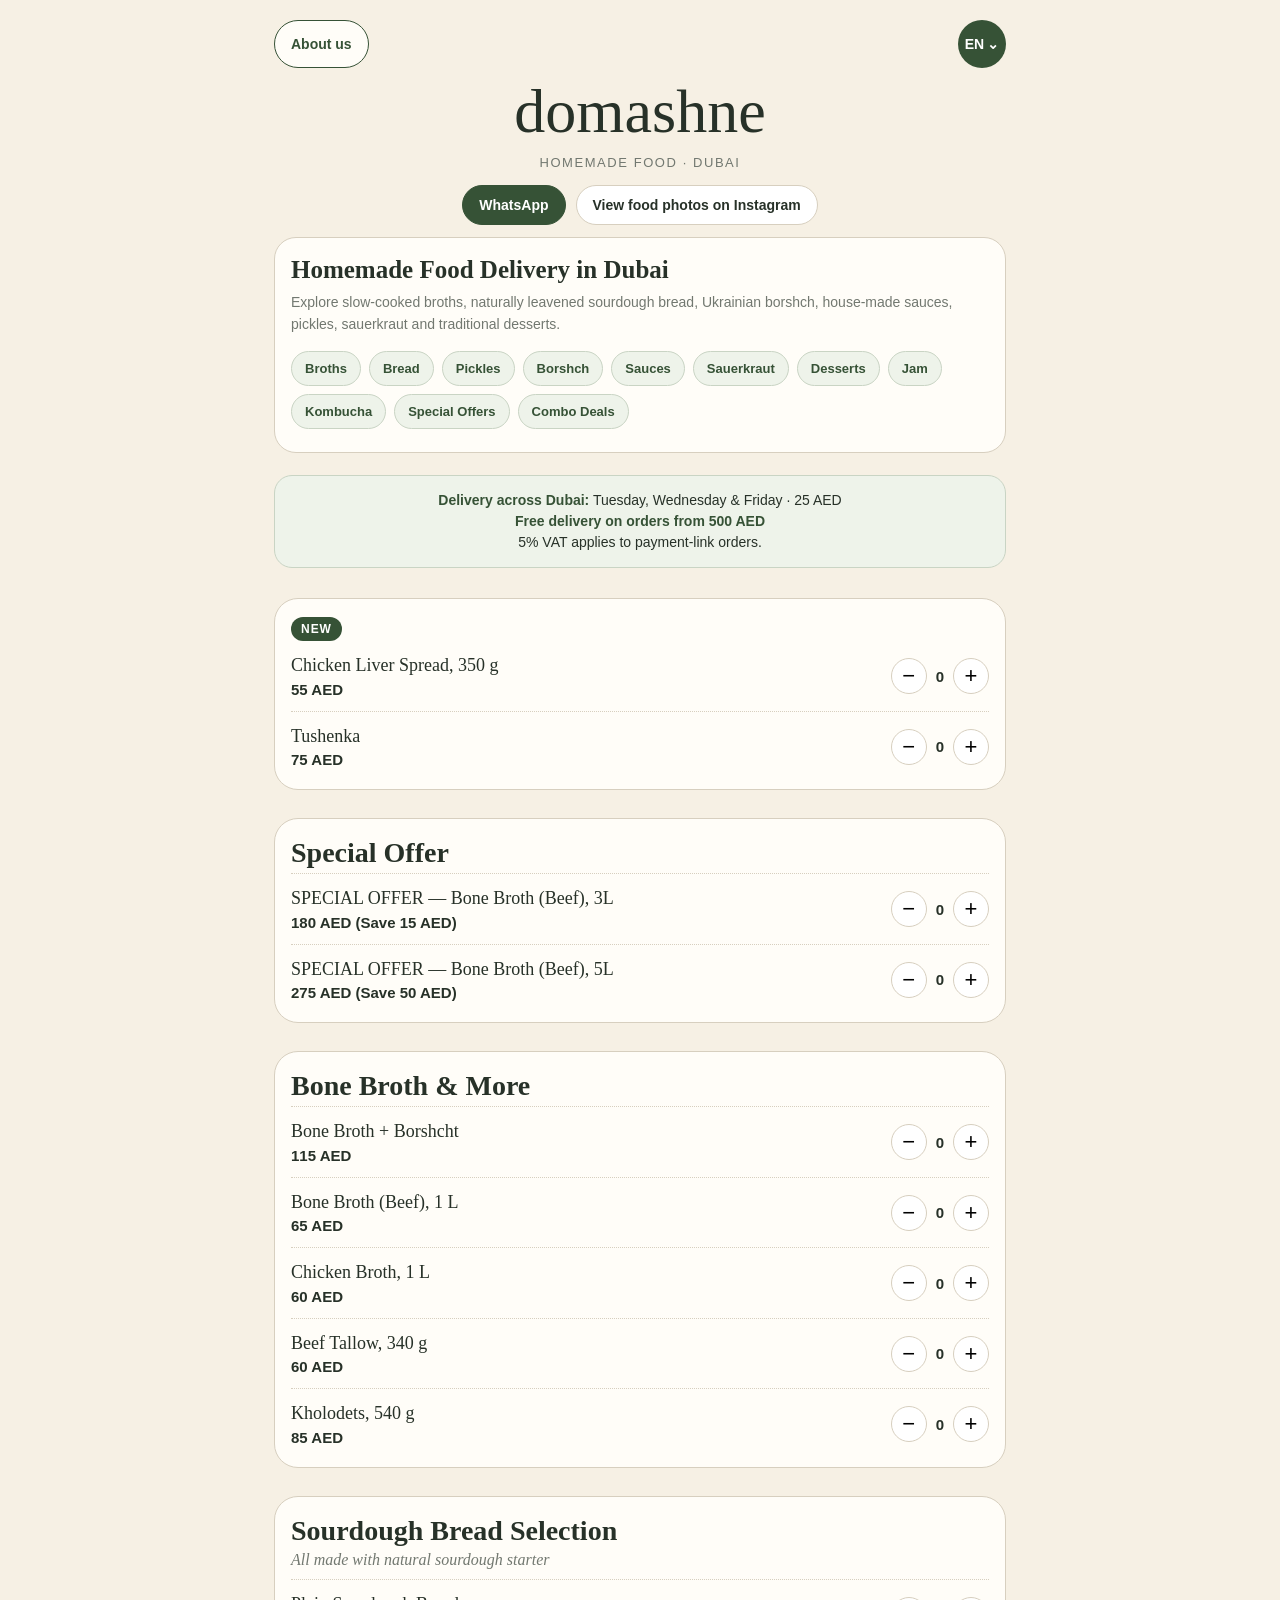
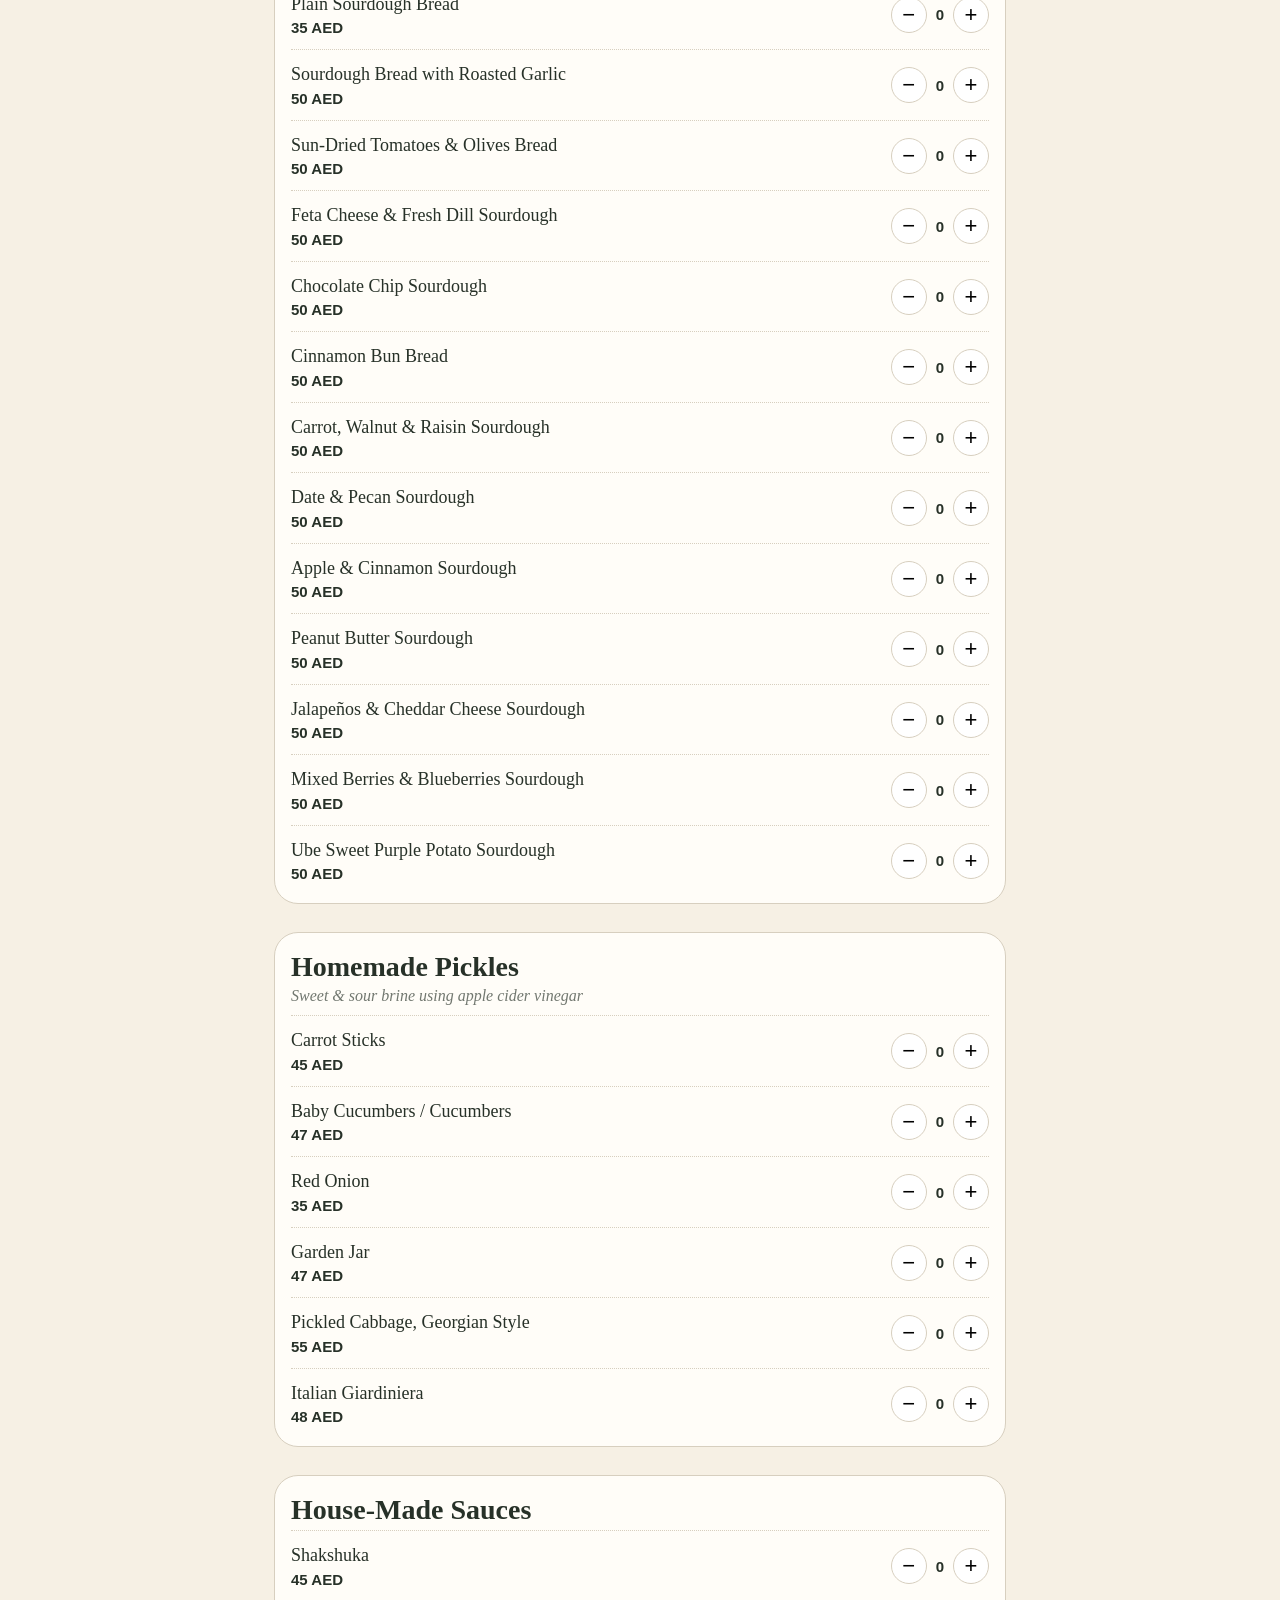
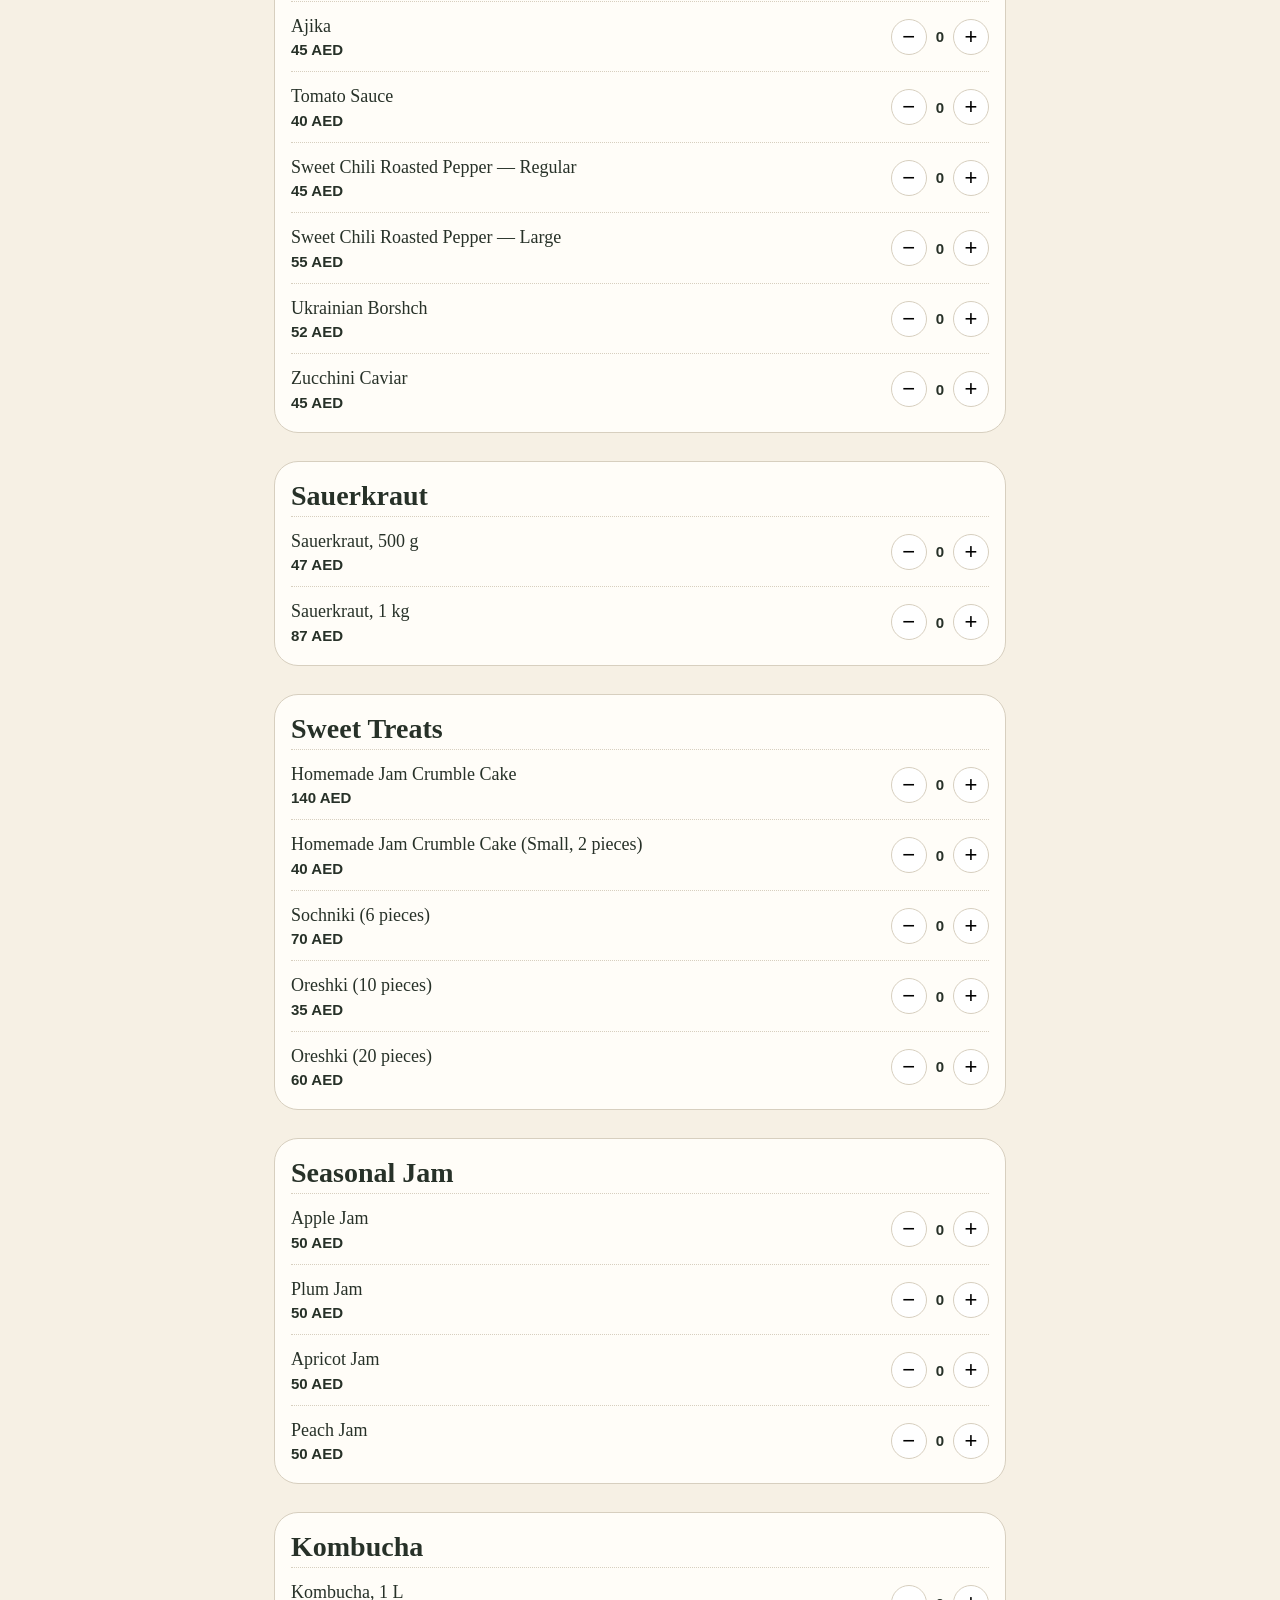
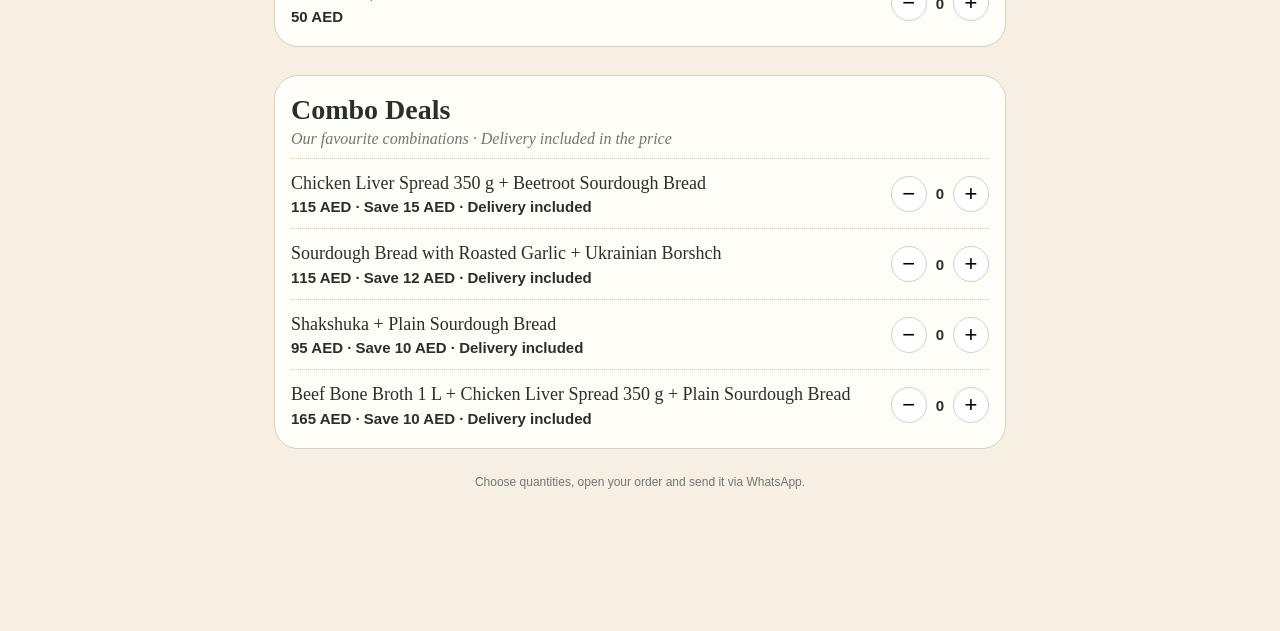
==== commit 44a28404: "Set 5L Special Offer to 275 AED with 50 AED savings" ====
--- a/index.html
+++ b/index.html
@@ -114,7 +114,7 @@
 .featured-product .item + .item{border-top:1px dotted var(--line)}
 </style></head><body><noscript><img alt="" height="1" width="1" style="display:none"
 src="https://www.facebook.com/tr?id=1103655601557656&ev=PageView&noscript=1"
-/></noscript><div class="wrap"><header class="hero"><button type="button" id="about-button" aria-haspopup="dialog" aria-controls="about-dialog">About us</button><div class="language-switch"><button id="language-button" type="button" aria-expanded="false" aria-controls="language-options" aria-label="English"><span>EN</span><span aria-hidden="true">⌄</span></button><div id="language-options" hidden><button type="button" data-language="en" lang="en" aria-pressed="true">English</button><button type="button" data-language="uk" lang="uk" aria-pressed="false">Українська</button><button type="button" data-language="ru" lang="ru" aria-pressed="false">Русский</button></div></div><h1>domashne</h1><p>Homemade food · Dubai</p><div class="top-buttons"><a class="wa" href="https://api.whatsapp.com/send/?phone=971588756919&type=phone_number&app_absent=0" target="_blank">WhatsApp</a><a href="https://www.instagram.com/domashneae/" target="_blank">View food photos on Instagram</a></div></header><div class="order-info"><strong>Delivery across Dubai:</strong> Tuesday, Wednesday &amp; Friday · 25 AED<br><strong>Free delivery on orders from 500 AED</strong><br>5% VAT applies to payment-link orders.</div><section class="menu-card" id="sourdough-bread"><h2>Sourdough Bread Selection</h2><p class=subtitle>All made with natural sourdough starter</p><div class="item"><div><div class="item-name">Plain Sourdough Bread</div><div class="price">35 AED</div></div><div class="qty"><button onclick="changeQty(1,-1)">−</button><span id="q1">0</span><button onclick="changeQty(1,1)">+</button></div></div><div class="item"><div><div class="item-name">Sourdough Bread with Roasted Garlic</div><div class="price">50 AED</div></div><div class="qty"><button onclick="changeQty(2,-1)">−</button><span id="q2">0</span><button onclick="changeQty(2,1)">+</button></div></div><div class="item"><div><div class="item-name">Sun-Dried Tomatoes &amp; Olives Bread</div><div class="price">50 AED</div></div><div class="qty"><button onclick="changeQty(3,-1)">−</button><span id="q3">0</span><button onclick="changeQty(3,1)">+</button></div></div><div class="item"><div><div class="item-name">Feta Cheese &amp; Fresh Dill Sourdough</div><div class="price">50 AED</div></div><div class="qty"><button onclick="changeQty(4,-1)">−</button><span id="q4">0</span><button onclick="changeQty(4,1)">+</button></div></div><div class="item"><div><div class="item-name">Chocolate Chip Sourdough</div><div class="price">50 AED</div></div><div class="qty"><button onclick="changeQty(5,-1)">−</button><span id="q5">0</span><button onclick="changeQty(5,1)">+</button></div></div><div class="item"><div><div class="item-name">Cinnamon Bun Bread</div><div class="price">50 AED</div></div><div class="qty"><button onclick="changeQty(6,-1)">−</button><span id="q6">0</span><button onclick="changeQty(6,1)">+</button></div></div><div class="item"><div><div class="item-name">Carrot, Walnut &amp; Raisin Sourdough</div><div class="price">50 AED</div></div><div class="qty"><button onclick="changeQty(7,-1)">−</button><span id="q7">0</span><button onclick="changeQty(7,1)">+</button></div></div><div class="item"><div><div class="item-name">Date &amp; Pecan Sourdough</div><div class="price">50 AED</div></div><div class="qty"><button onclick="changeQty(8,-1)">−</button><span id="q8">0</span><button onclick="changeQty(8,1)">+</button></div></div><div class="item"><div><div class="item-name">Apple &amp; Cinnamon Sourdough</div><div class="price">50 AED</div></div><div class="qty"><button onclick="changeQty(9,-1)">−</button><span id="q9">0</span><button onclick="changeQty(9,1)">+</button></div></div><div class="item"><div><div class="item-name">Peanut Butter Sourdough</div><div class="price">50 AED</div></div><div class="qty"><button onclick="changeQty(10,-1)">−</button><span id="q10">0</span><button onclick="changeQty(10,1)">+</button></div></div><div class="item"><div><div class="item-name">Jalapeños &amp; Cheddar Cheese Sourdough</div><div class="price">50 AED</div></div><div class="qty"><button onclick="changeQty(11,-1)">−</button><span id="q11">0</span><button onclick="changeQty(11,1)">+</button></div></div><div class="item"><div><div class="item-name">Mixed Berries &amp; Blueberries Sourdough</div><div class="price">50 AED</div></div><div class="qty"><button onclick="changeQty(12,-1)">−</button><span id="q12">0</span><button onclick="changeQty(12,1)">+</button></div></div><div class="item"><div><div class="item-name">Ube Sweet Purple Potato Sourdough</div><div class="price">50 AED</div></div><div class="qty"><button onclick="changeQty(13,-1)">−</button><span id="q13">0</span><button onclick="changeQty(13,1)">+</button></div></div></section><section class="menu-card"><h2>Homemade Pickles</h2><p class=subtitle>Sweet &amp; sour brine using apple cider vinegar</p><div class="item"><div><div class="item-name">Carrot Sticks</div><div class="price">45 AED</div></div><div class="qty"><button onclick="changeQty(14,-1)">−</button><span id="q14">0</span><button onclick="changeQty(14,1)">+</button></div></div><div class="item"><div><div class="item-name">Baby Cucumbers / Cucumbers</div><div class="price">47 AED</div></div><div class="qty"><button onclick="changeQty(15,-1)">−</button><span id="q15">0</span><button onclick="changeQty(15,1)">+</button></div></div><div class="item"><div><div class="item-name">Red Onion</div><div class="price">35 AED</div></div><div class="qty"><button onclick="changeQty(16,-1)">−</button><span id="q16">0</span><button onclick="changeQty(16,1)">+</button></div></div><div class="item"><div><div class="item-name">Garden Jar</div><div class="price">47 AED</div></div><div class="qty"><button onclick="changeQty(17,-1)">−</button><span id="q17">0</span><button onclick="changeQty(17,1)">+</button></div></div><div class="item"><div><div class="item-name">Pickled Cabbage, Georgian Style</div><div class="price">55 AED</div></div><div class="qty"><button onclick="changeQty(18,-1)">−</button><span id="q18">0</span><button onclick="changeQty(18,1)">+</button></div></div><div class="item"><div><div class="item-name">Italian Giardiniera</div><div class="price">48 AED</div></div><div class="qty"><button onclick="changeQty(19,-1)">−</button><span id="q19">0</span><button onclick="changeQty(19,1)">+</button></div></div></section><section class="menu-card" id="sauces-and-borshch"><h2>House-Made Sauces</h2><div class="item"><div><div class="item-name">Shakshuka</div><div class="price">45 AED</div></div><div class="qty"><button onclick="changeQty(20,-1)">−</button><span id="q20">0</span><button onclick="changeQty(20,1)">+</button></div></div><div class="item"><div><div class="item-name">Ajika</div><div class="price">45 AED</div></div><div class="qty"><button onclick="changeQty(21,-1)">−</button><span id="q21">0</span><button onclick="changeQty(21,1)">+</button></div></div><div class="item"><div><div class="item-name">Tomato Sauce</div><div class="price">40 AED</div></div><div class="qty"><button onclick="changeQty(22,-1)">−</button><span id="q22">0</span><button onclick="changeQty(22,1)">+</button></div></div><div class="item"><div><div class="item-name">Sweet Chili Roasted Pepper — Regular</div><div class="price">45 AED</div></div><div class="qty"><button onclick="changeQty(23,-1)">−</button><span id="q23">0</span><button onclick="changeQty(23,1)">+</button></div></div><div class="item"><div><div class="item-name">Sweet Chili Roasted Pepper — Large</div><div class="price">55 AED</div></div><div class="qty"><button onclick="changeQty(24,-1)">−</button><span id="q24">0</span><button onclick="changeQty(24,1)">+</button></div></div><div class="item"><div><div class="item-name">Ukrainian Borshch</div><div class="price">52 AED</div></div><div class="qty"><button onclick="changeQty(25,-1)">−</button><span id="q25">0</span><button onclick="changeQty(25,1)">+</button></div></div><div class="item"><div><div class="item-name">Zucchini Caviar</div><div class="price">45 AED</div></div><div class="qty"><button onclick="changeQty(26,-1)">−</button><span id="q26">0</span><button onclick="changeQty(26,1)">+</button></div></div></section><section class="menu-card" id="sauerkraut"><h2>Sauerkraut</h2><div class="item"><div><div class="item-name">Sauerkraut, 500 g</div><div class="price">47 AED</div></div><div class="qty"><button onclick="changeQty(27,-1)">−</button><span id="q27">0</span><button onclick="changeQty(27,1)">+</button></div></div><div class="item"><div><div class="item-name">Sauerkraut, 1 kg</div><div class="price">87 AED</div></div><div class="qty"><button onclick="changeQty(28,-1)">−</button><span id="q28">0</span><button onclick="changeQty(28,1)">+</button></div></div></section><section class="menu-card"><h2>Seasonal Jam</h2><div class="item"><div><div class="item-name">Apple Jam</div><div class="price">50 AED</div></div><div class="qty"><button onclick="changeQty(29,-1)">−</button><span id="q29">0</span><button onclick="changeQty(29,1)">+</button></div></div><div class="item"><div><div class="item-name">Plum Jam</div><div class="price">50 AED</div></div><div class="qty"><button onclick="changeQty(30,-1)">−</button><span id="q30">0</span><button onclick="changeQty(30,1)">+</button></div></div><div class="item"><div><div class="item-name">Apricot Jam</div><div class="price">50 AED</div></div><div class="qty"><button onclick="changeQty(31,-1)">−</button><span id="q31">0</span><button onclick="changeQty(31,1)">+</button></div></div><div class="item"><div><div class="item-name">Peach Jam</div><div class="price">50 AED</div></div><div class="qty"><button onclick="changeQty(32,-1)">−</button><span id="q32">0</span><button onclick="changeQty(32,1)">+</button></div></div></section><section class="menu-card" id="broths"><h2>Bone Broth &amp; More</h2><div class="item"><div><div class="item-name">Bone Broth + Borshcht</div><div class="price">115 AED</div></div><div class="qty"><button onclick="changeQty(33,-1)">−</button><span id="q33">0</span><button onclick="changeQty(33,1)">+</button></div></div><div class="item"><div><div class="item-name">Bone Broth (Beef), 1 L</div><div class="price">65 AED</div></div><div class="qty"><button onclick="changeQty(34,-1)">−</button><span id="q34">0</span><button onclick="changeQty(34,1)">+</button></div></div><div class="item"><div><div class="item-name">Chicken Broth, 1 L</div><div class="price">60 AED</div></div><div class="qty"><button onclick="changeQty(35,-1)">−</button><span id="q35">0</span><button onclick="changeQty(35,1)">+</button></div></div><div class="item"><div><div class="item-name">Beef Tallow, 340 g</div><div class="price">60 AED</div></div><div class="qty"><button onclick="changeQty(36,-1)">−</button><span id="q36">0</span><button onclick="changeQty(36,1)">+</button></div></div><div class="item"><div><div class="item-name">Kholodets, 540 g</div><div class="price">85 AED</div></div><div class="qty"><button onclick="changeQty(37,-1)">−</button><span id="q37">0</span><button onclick="changeQty(37,1)">+</button></div></div></section><section class="menu-card"><h2>Special Offer</h2><div class="item"><div><div class="item-name">SPECIAL OFFER — Bone Broth (Beef), 3L</div><div class="price">180 AED (Save 15 AED)</div></div><div class="qty"><button onclick="changeQty(44,-1)">−</button><span id="q44">0</span><button onclick="changeQty(44,1)">+</button></div></div><div class="item"><div><div class="item-name">SPECIAL OFFER — Bone Broth (Beef), 5L</div><div class="price">270 AED (Save 55 AED)</div></div><div class="qty"><button onclick="changeQty(45,-1)">−</button><span id="q45">0</span><button onclick="changeQty(45,1)">+</button></div></div></section><section class="menu-card"><h2>Sweet Treats</h2><div class="item"><div><div class="item-name">Homemade Jam Crumble Cake</div><div class="price">140 AED</div></div><div class="qty"><button onclick="changeQty(38,-1)">−</button><span id="q38">0</span><button onclick="changeQty(38,1)">+</button></div></div><div class="item"><div><div class="item-name">Homemade Jam Crumble Cake (Small, 2 pieces)</div><div class="price">40 AED</div></div><div class="qty"><button onclick="changeQty(39,-1)">−</button><span id="q39">0</span><button onclick="changeQty(39,1)">+</button></div></div><div class="item"><div><div class="item-name">Sochniki (6 pieces)</div><div class="price">70 AED</div></div><div class="qty"><button onclick="changeQty(40,-1)">−</button><span id="q40">0</span><button onclick="changeQty(40,1)">+</button></div></div><div class="item"><div><div class="item-name">Oreshki (10 pieces)</div><div class="price">35 AED</div></div><div class="qty"><button onclick="changeQty(41,-1)">−</button><span id="q41">0</span><button onclick="changeQty(41,1)">+</button></div></div><div class="item"><div><div class="item-name">Oreshki (20 pieces)</div><div class="price">60 AED</div></div><div class="qty"><button onclick="changeQty(42,-1)">−</button><span id="q42">0</span><button onclick="changeQty(42,1)">+</button></div></div></section><section class="menu-card"><h2>Kombucha</h2><div class="item"><div><div class="item-name">Kombucha, 1 L</div><div class="price">50 AED</div></div><div class="qty"><button onclick="changeQty(43,-1)">−</button><span id="q43">0</span><button onclick="changeQty(43,1)">+</button></div></div></section>
+/></noscript><div class="wrap"><header class="hero"><button type="button" id="about-button" aria-haspopup="dialog" aria-controls="about-dialog">About us</button><div class="language-switch"><button id="language-button" type="button" aria-expanded="false" aria-controls="language-options" aria-label="English"><span>EN</span><span aria-hidden="true">⌄</span></button><div id="language-options" hidden><button type="button" data-language="en" lang="en" aria-pressed="true">English</button><button type="button" data-language="uk" lang="uk" aria-pressed="false">Українська</button><button type="button" data-language="ru" lang="ru" aria-pressed="false">Русский</button></div></div><h1>domashne</h1><p>Homemade food · Dubai</p><div class="top-buttons"><a class="wa" href="https://api.whatsapp.com/send/?phone=971588756919&type=phone_number&app_absent=0" target="_blank">WhatsApp</a><a href="https://www.instagram.com/domashneae/" target="_blank">View food photos on Instagram</a></div></header><div class="order-info"><strong>Delivery across Dubai:</strong> Tuesday, Wednesday &amp; Friday · 25 AED<br><strong>Free delivery on orders from 500 AED</strong><br>5% VAT applies to payment-link orders.</div><section class="menu-card" id="sourdough-bread"><h2>Sourdough Bread Selection</h2><p class=subtitle>All made with natural sourdough starter</p><div class="item"><div><div class="item-name">Plain Sourdough Bread</div><div class="price">35 AED</div></div><div class="qty"><button onclick="changeQty(1,-1)">−</button><span id="q1">0</span><button onclick="changeQty(1,1)">+</button></div></div><div class="item"><div><div class="item-name">Sourdough Bread with Roasted Garlic</div><div class="price">50 AED</div></div><div class="qty"><button onclick="changeQty(2,-1)">−</button><span id="q2">0</span><button onclick="changeQty(2,1)">+</button></div></div><div class="item"><div><div class="item-name">Sun-Dried Tomatoes &amp; Olives Bread</div><div class="price">50 AED</div></div><div class="qty"><button onclick="changeQty(3,-1)">−</button><span id="q3">0</span><button onclick="changeQty(3,1)">+</button></div></div><div class="item"><div><div class="item-name">Feta Cheese &amp; Fresh Dill Sourdough</div><div class="price">50 AED</div></div><div class="qty"><button onclick="changeQty(4,-1)">−</button><span id="q4">0</span><button onclick="changeQty(4,1)">+</button></div></div><div class="item"><div><div class="item-name">Chocolate Chip Sourdough</div><div class="price">50 AED</div></div><div class="qty"><button onclick="changeQty(5,-1)">−</button><span id="q5">0</span><button onclick="changeQty(5,1)">+</button></div></div><div class="item"><div><div class="item-name">Cinnamon Bun Bread</div><div class="price">50 AED</div></div><div class="qty"><button onclick="changeQty(6,-1)">−</button><span id="q6">0</span><button onclick="changeQty(6,1)">+</button></div></div><div class="item"><div><div class="item-name">Carrot, Walnut &amp; Raisin Sourdough</div><div class="price">50 AED</div></div><div class="qty"><button onclick="changeQty(7,-1)">−</button><span id="q7">0</span><button onclick="changeQty(7,1)">+</button></div></div><div class="item"><div><div class="item-name">Date &amp; Pecan Sourdough</div><div class="price">50 AED</div></div><div class="qty"><button onclick="changeQty(8,-1)">−</button><span id="q8">0</span><button onclick="changeQty(8,1)">+</button></div></div><div class="item"><div><div class="item-name">Apple &amp; Cinnamon Sourdough</div><div class="price">50 AED</div></div><div class="qty"><button onclick="changeQty(9,-1)">−</button><span id="q9">0</span><button onclick="changeQty(9,1)">+</button></div></div><div class="item"><div><div class="item-name">Peanut Butter Sourdough</div><div class="price">50 AED</div></div><div class="qty"><button onclick="changeQty(10,-1)">−</button><span id="q10">0</span><button onclick="changeQty(10,1)">+</button></div></div><div class="item"><div><div class="item-name">Jalapeños &amp; Cheddar Cheese Sourdough</div><div class="price">50 AED</div></div><div class="qty"><button onclick="changeQty(11,-1)">−</button><span id="q11">0</span><button onclick="changeQty(11,1)">+</button></div></div><div class="item"><div><div class="item-name">Mixed Berries &amp; Blueberries Sourdough</div><div class="price">50 AED</div></div><div class="qty"><button onclick="changeQty(12,-1)">−</button><span id="q12">0</span><button onclick="changeQty(12,1)">+</button></div></div><div class="item"><div><div class="item-name">Ube Sweet Purple Potato Sourdough</div><div class="price">50 AED</div></div><div class="qty"><button onclick="changeQty(13,-1)">−</button><span id="q13">0</span><button onclick="changeQty(13,1)">+</button></div></div></section><section class="menu-card"><h2>Homemade Pickles</h2><p class=subtitle>Sweet &amp; sour brine using apple cider vinegar</p><div class="item"><div><div class="item-name">Carrot Sticks</div><div class="price">45 AED</div></div><div class="qty"><button onclick="changeQty(14,-1)">−</button><span id="q14">0</span><button onclick="changeQty(14,1)">+</button></div></div><div class="item"><div><div class="item-name">Baby Cucumbers / Cucumbers</div><div class="price">47 AED</div></div><div class="qty"><button onclick="changeQty(15,-1)">−</button><span id="q15">0</span><button onclick="changeQty(15,1)">+</button></div></div><div class="item"><div><div class="item-name">Red Onion</div><div class="price">35 AED</div></div><div class="qty"><button onclick="changeQty(16,-1)">−</button><span id="q16">0</span><button onclick="changeQty(16,1)">+</button></div></div><div class="item"><div><div class="item-name">Garden Jar</div><div class="price">47 AED</div></div><div class="qty"><button onclick="changeQty(17,-1)">−</button><span id="q17">0</span><button onclick="changeQty(17,1)">+</button></div></div><div class="item"><div><div class="item-name">Pickled Cabbage, Georgian Style</div><div class="price">55 AED</div></div><div class="qty"><button onclick="changeQty(18,-1)">−</button><span id="q18">0</span><button onclick="changeQty(18,1)">+</button></div></div><div class="item"><div><div class="item-name">Italian Giardiniera</div><div class="price">48 AED</div></div><div class="qty"><button onclick="changeQty(19,-1)">−</button><span id="q19">0</span><button onclick="changeQty(19,1)">+</button></div></div></section><section class="menu-card" id="sauces-and-borshch"><h2>House-Made Sauces</h2><div class="item"><div><div class="item-name">Shakshuka</div><div class="price">45 AED</div></div><div class="qty"><button onclick="changeQty(20,-1)">−</button><span id="q20">0</span><button onclick="changeQty(20,1)">+</button></div></div><div class="item"><div><div class="item-name">Ajika</div><div class="price">45 AED</div></div><div class="qty"><button onclick="changeQty(21,-1)">−</button><span id="q21">0</span><button onclick="changeQty(21,1)">+</button></div></div><div class="item"><div><div class="item-name">Tomato Sauce</div><div class="price">40 AED</div></div><div class="qty"><button onclick="changeQty(22,-1)">−</button><span id="q22">0</span><button onclick="changeQty(22,1)">+</button></div></div><div class="item"><div><div class="item-name">Sweet Chili Roasted Pepper — Regular</div><div class="price">45 AED</div></div><div class="qty"><button onclick="changeQty(23,-1)">−</button><span id="q23">0</span><button onclick="changeQty(23,1)">+</button></div></div><div class="item"><div><div class="item-name">Sweet Chili Roasted Pepper — Large</div><div class="price">55 AED</div></div><div class="qty"><button onclick="changeQty(24,-1)">−</button><span id="q24">0</span><button onclick="changeQty(24,1)">+</button></div></div><div class="item"><div><div class="item-name">Ukrainian Borshch</div><div class="price">52 AED</div></div><div class="qty"><button onclick="changeQty(25,-1)">−</button><span id="q25">0</span><button onclick="changeQty(25,1)">+</button></div></div><div class="item"><div><div class="item-name">Zucchini Caviar</div><div class="price">45 AED</div></div><div class="qty"><button onclick="changeQty(26,-1)">−</button><span id="q26">0</span><button onclick="changeQty(26,1)">+</button></div></div></section><section class="menu-card" id="sauerkraut"><h2>Sauerkraut</h2><div class="item"><div><div class="item-name">Sauerkraut, 500 g</div><div class="price">47 AED</div></div><div class="qty"><button onclick="changeQty(27,-1)">−</button><span id="q27">0</span><button onclick="changeQty(27,1)">+</button></div></div><div class="item"><div><div class="item-name">Sauerkraut, 1 kg</div><div class="price">87 AED</div></div><div class="qty"><button onclick="changeQty(28,-1)">−</button><span id="q28">0</span><button onclick="changeQty(28,1)">+</button></div></div></section><section class="menu-card"><h2>Seasonal Jam</h2><div class="item"><div><div class="item-name">Apple Jam</div><div class="price">50 AED</div></div><div class="qty"><button onclick="changeQty(29,-1)">−</button><span id="q29">0</span><button onclick="changeQty(29,1)">+</button></div></div><div class="item"><div><div class="item-name">Plum Jam</div><div class="price">50 AED</div></div><div class="qty"><button onclick="changeQty(30,-1)">−</button><span id="q30">0</span><button onclick="changeQty(30,1)">+</button></div></div><div class="item"><div><div class="item-name">Apricot Jam</div><div class="price">50 AED</div></div><div class="qty"><button onclick="changeQty(31,-1)">−</button><span id="q31">0</span><button onclick="changeQty(31,1)">+</button></div></div><div class="item"><div><div class="item-name">Peach Jam</div><div class="price">50 AED</div></div><div class="qty"><button onclick="changeQty(32,-1)">−</button><span id="q32">0</span><button onclick="changeQty(32,1)">+</button></div></div></section><section class="menu-card" id="broths"><h2>Bone Broth &amp; More</h2><div class="item"><div><div class="item-name">Bone Broth + Borshcht</div><div class="price">115 AED</div></div><div class="qty"><button onclick="changeQty(33,-1)">−</button><span id="q33">0</span><button onclick="changeQty(33,1)">+</button></div></div><div class="item"><div><div class="item-name">Bone Broth (Beef), 1 L</div><div class="price">65 AED</div></div><div class="qty"><button onclick="changeQty(34,-1)">−</button><span id="q34">0</span><button onclick="changeQty(34,1)">+</button></div></div><div class="item"><div><div class="item-name">Chicken Broth, 1 L</div><div class="price">60 AED</div></div><div class="qty"><button onclick="changeQty(35,-1)">−</button><span id="q35">0</span><button onclick="changeQty(35,1)">+</button></div></div><div class="item"><div><div class="item-name">Beef Tallow, 340 g</div><div class="price">60 AED</div></div><div class="qty"><button onclick="changeQty(36,-1)">−</button><span id="q36">0</span><button onclick="changeQty(36,1)">+</button></div></div><div class="item"><div><div class="item-name">Kholodets, 540 g</div><div class="price">85 AED</div></div><div class="qty"><button onclick="changeQty(37,-1)">−</button><span id="q37">0</span><button onclick="changeQty(37,1)">+</button></div></div></section><section class="menu-card"><h2>Special Offer</h2><div class="item"><div><div class="item-name">SPECIAL OFFER — Bone Broth (Beef), 3L</div><div class="price">180 AED (Save 15 AED)</div></div><div class="qty"><button onclick="changeQty(44,-1)">−</button><span id="q44">0</span><button onclick="changeQty(44,1)">+</button></div></div><div class="item"><div><div class="item-name">SPECIAL OFFER — Bone Broth (Beef), 5L</div><div class="price">275 AED (Save 50 AED)</div></div><div class="qty"><button onclick="changeQty(45,-1)">−</button><span id="q45">0</span><button onclick="changeQty(45,1)">+</button></div></div></section><section class="menu-card"><h2>Sweet Treats</h2><div class="item"><div><div class="item-name">Homemade Jam Crumble Cake</div><div class="price">140 AED</div></div><div class="qty"><button onclick="changeQty(38,-1)">−</button><span id="q38">0</span><button onclick="changeQty(38,1)">+</button></div></div><div class="item"><div><div class="item-name">Homemade Jam Crumble Cake (Small, 2 pieces)</div><div class="price">40 AED</div></div><div class="qty"><button onclick="changeQty(39,-1)">−</button><span id="q39">0</span><button onclick="changeQty(39,1)">+</button></div></div><div class="item"><div><div class="item-name">Sochniki (6 pieces)</div><div class="price">70 AED</div></div><div class="qty"><button onclick="changeQty(40,-1)">−</button><span id="q40">0</span><button onclick="changeQty(40,1)">+</button></div></div><div class="item"><div><div class="item-name">Oreshki (10 pieces)</div><div class="price">35 AED</div></div><div class="qty"><button onclick="changeQty(41,-1)">−</button><span id="q41">0</span><button onclick="changeQty(41,1)">+</button></div></div><div class="item"><div><div class="item-name">Oreshki (20 pieces)</div><div class="price">60 AED</div></div><div class="qty"><button onclick="changeQty(42,-1)">−</button><span id="q42">0</span><button onclick="changeQty(42,1)">+</button></div></div></section><section class="menu-card"><h2>Kombucha</h2><div class="item"><div><div class="item-name">Kombucha, 1 L</div><div class="price">50 AED</div></div><div class="qty"><button onclick="changeQty(43,-1)">−</button><span id="q43">0</span><button onclick="changeQty(43,1)">+</button></div></div></section>
 
 <section class="seo-summary" aria-labelledby="homemade-food-dubai-title"><h2 id="homemade-food-dubai-title">Homemade Food Delivery in Dubai</h2><p>Order homemade food from Domashneae for delivery across Dubai. Explore natural sourdough bread, beef bone broth, chicken broth, Ukrainian borshch, sauerkraut, homemade pickles, spreads and desserts.</p><nav aria-label="Popular menu categories"><a href="#sourdough-bread">Sourdough bread</a> · <a href="#broths">Beef bone broth</a> · <a href="#sauerkraut">Sauerkraut</a> · <a href="#sauces-and-borshch">Ukrainian borshch</a></nav></section>
 <p class="note">Choose quantities, open your order and send it via WhatsApp.</p></div>
@@ -166,7 +166,7 @@
 const sectionIds={'Homemade Pickles':'pickles','Sweet Treats':'desserts','Seasonal Jam':'jams','Kombucha':'kombucha','Special Offer':'special-offers'};document.querySelectorAll('.menu-card').forEach(section=>{const heading=section.querySelector('h2');if(heading&&sectionIds[heading.textContent.trim()])section.id=sectionIds[heading.textContent.trim()]});document.querySelectorAll('.item-name').forEach(name=>{if(name.textContent.trim()==='Ukrainian Borshch')name.closest('.item').id='ukrainian-borshch'});document.querySelector('.seo-summary nav').innerHTML='<a data-nav="broths" href="#broths">Broths</a><a data-nav="bread" href="#sourdough-bread">Bread</a><a data-nav="pickles" href="#pickles">Pickles</a><a data-nav="borshch" href="#ukrainian-borshch">Borshch</a><a data-nav="sauces" href="#sauces-and-borshch">Sauces</a><a data-nav="sauerkraut" href="#sauerkraut">Sauerkraut</a><a data-nav="desserts" href="#desserts">Desserts</a><a data-nav="jam" href="#jams">Jam</a><a data-nav="kombucha" href="#kombucha">Kombucha</a><a data-nav="offers" href="#special-offers">Special Offers</a><a data-nav="combos" href="#combos">Combo Deals</a>';
 const summaryContent={en:{title:'Homemade Food Delivery in Dubai',description:'Explore slow-cooked broths, naturally leavened sourdough bread, Ukrainian borshch, house-made sauces, pickles, sauerkraut and traditional desserts.',nav:{broths:'Broths',bread:'Bread',pickles:'Pickles',borshch:'Borshch',sauces:'Sauces',sauerkraut:'Sauerkraut',desserts:'Desserts',jam:'Jam',kombucha:'Kombucha',offers:'Special Offers',combos:'Combo Deals'}},uk:{title:'Доставка домашньої їжі в Дубаї',description:'У меню — наваристі бульйони, натуральний хліб на заквасці, український борщ, домашні соуси, мариновані овочі, квашена капуста та традиційні десерти.',nav:{broths:'Бульйони',bread:'Хліб',pickles:'Мариновані овочі',borshch:'Борщ',sauces:'Соуси',sauerkraut:'Квашена капуста',desserts:'Десерти',jam:'Джем',kombucha:'Комбуча',offers:'Спецпропозиції',combos:'Комбо-набори'}},ru:{title:'Доставка домашней еды в Дубае',description:'В меню — наваристые бульоны, натуральный хлеб на закваске, украинский борщ, домашние соусы, соленья, квашеная капуста и традиционные десерты.',nav:{broths:'Бульоны',bread:'Хлеб',pickles:'Соленья',borshch:'Борщ',sauces:'Соусы',sauerkraut:'Квашеная капуста',desserts:'Десерты',jam:'Джем',kombucha:'Комбуча',offers:'Спецпредложения',combos:'Комбо-наборы'}}};
 function updateSummaryLanguage(lang){const content=summaryContent[lang]||summaryContent.en;document.querySelector('.seo-summary h2').textContent=content.title;document.querySelector('.seo-summary p').textContent=content.description;document.querySelectorAll('.seo-summary [data-nav]').forEach(link=>link.textContent=content.nav[link.dataset.nav])}updateSummaryLanguage('en');
-const items=[{"id": 1, "name": "Plain Sourdough Bread", "price": 35}, {"id": 2, "name": "Sourdough Bread with Roasted Garlic", "price": 50}, {"id": 3, "name": "Sun-Dried Tomatoes & Olives Bread", "price": 50}, {"id": 4, "name": "Feta Cheese & Fresh Dill Sourdough", "price": 50}, {"id": 5, "name": "Chocolate Chip Sourdough", "price": 50}, {"id": 6, "name": "Cinnamon Bun Bread", "price": 50}, {"id": 7, "name": "Carrot, Walnut & Raisin Sourdough", "price": 50}, {"id": 8, "name": "Date & Pecan Sourdough", "price": 50}, {"id": 9, "name": "Apple & Cinnamon Sourdough", "price": 50}, {"id": 10, "name": "Peanut Butter Sourdough", "price": 50}, {"id": 11, "name": "Jalapeños & Cheddar Cheese Sourdough", "price": 50}, {"id": 12, "name": "Mixed Berries & Blueberries Sourdough", "price": 50}, {"id": 13, "name": "Ube Sweet Purple Potato Sourdough", "price": 50}, {"id": 14, "name": "Carrot Sticks", "price": 45}, {"id": 15, "name": "Baby Cucumbers / Cucumbers", "price": 47}, {"id": 16, "name": "Red Onion", "price": 35}, {"id": 17, "name": "Garden Jar", "price": 47}, {"id": 18, "name": "Pickled Cabbage, Georgian Style", "price": 55}, {"id": 19, "name": "Italian Giardiniera", "price": 48}, {"id": 20, "name": "Shakshuka", "price": 45}, {"id": 21, "name": "Ajika", "price": 45}, {"id": 22, "name": "Tomato Sauce", "price": 40}, {"id": 23, "name": "Sweet Chili Roasted Pepper — Regular", "price": 45}, {"id": 24, "name": "Sweet Chili Roasted Pepper — Large", "price": 55}, {"id": 25, "name": "Ukrainian Borshch", "price": 52}, {"id": 26, "name": "Zucchini Caviar", "price": 45}, {"id": 27, "name": "Sauerkraut, 500 g", "price": 47}, {"id": 28, "name": "Sauerkraut, 1 kg", "price": 87}, {"id": 29, "name": "Apple Jam", "price": 50}, {"id": 30, "name": "Plum Jam", "price": 50}, {"id": 31, "name": "Apricot Jam", "price": 50}, {"id": 32, "name": "Peach Jam", "price": 50}, {"id": 33, "name": "Bone Broth + Borshcht", "price": 115}, {"id": 34, "name": "Bone Broth (Beef), 1 L", "price": 65}, {"id": 35, "name": "Chicken Broth, 1 L", "price": 60}, {"id": 36, "name": "Beef Tallow, 340 g", "price": 60}, {"id": 37, "name": "Kholodets, 540 g", "price": 85}, {"id": 38, "name": "Homemade Jam Crumble Cake", "price": 140}, {"id": 39, "name": "Homemade Jam Crumble Cake (Small, 2 pieces)", "price": 40}, {"id": 40, "name": "Sochniki (6 pieces)", "price": 70}, {"id": 41, "name": "Oreshki (10 pieces)", "price": 35}, {"id": 42, "name": "Oreshki (20 pieces)", "price": 60}, {"id": 43, "name": "Kombucha, 1 L", "price": 50}, {"id": 44, "name": "SPECIAL OFFER — Bone Broth (Beef), 3L", "price": 180}, {"id": 45, "name": "SPECIAL OFFER — Bone Broth (Beef), 5L", "price": 270}];const cart={};function changeQty(id,delta){cart[id]=Math.max(0,(cart[id]||0)+delta);if(cart[id]===0)delete cart[id];document.getElementById('q'+id).textContent=cart[id]||0;updateBar()}function getTotals(){let count=0,subtotal=0,hasCombo=false;Object.entries(cart).forEach(([id,qty])=>{const item=items.find(x=>x.id===Number(id));count+=qty;subtotal+=item.price*qty;if(item.deliveryIncluded)hasCombo=true});const delivery=count>0&&!hasCombo&&subtotal<500?25:0;return{count,subtotal,delivery,total:subtotal+delivery,hasCombo}}function updateBar(){const t=getTotals(),bar=document.getElementById('cartbar');document.getElementById('count').textContent=`Your order · ${t.count}`;document.getElementById('amount').textContent=`${t.subtotal} AED`;bar.classList.toggle('visible',t.count>0)}function openCart(){const list=document.getElementById('cart');list.innerHTML='';Object.entries(cart).forEach(([id,qty])=>{const item=items.find(x=>x.id===Number(id));const row=document.createElement('div');row.className='cart-row';row.textContent=`${item.name} × ${qty} — ${item.price*qty} AED${item.deliveryIncluded?' · Delivery included':''}`;list.appendChild(row)});const t=getTotals();document.getElementById('delivery-row').textContent=t.hasCombo?'Delivery — Included with Combo Deal':t.delivery?`Delivery — ${t.delivery} AED`:'Delivery — Free';document.getElementById('total').textContent=`${t.total} AED`;document.getElementById('overlay').classList.add('visible')}function closeCart(){document.getElementById('overlay').classList.remove('visible');document.getElementById('cartbar').focus()}function sendOrder(){const t=getTotals();if(!t.count)return;const lines=['Hello! I would like to place an order:',''];Object.entries(cart).forEach(([id,qty])=>{const item=items.find(x=>x.id===Number(id));lines.push(`• ${item.name} × ${qty} — ${item.price*qty} AED${item.deliveryIncluded?' (delivery included)':''}`)});lines.push('',`Subtotal: ${t.subtotal} AED`,t.hasCombo?'Delivery: Included with Combo Deal':t.delivery?`Delivery: ${t.delivery} AED`:'Delivery: Free',`Total: ${t.total} AED`,`Payment link: 5% VAT applies`,'',`Name: ${document.getElementById('customer').value||'—'}`,`Delivery area / address: ${document.getElementById('address').value||'—'}`,`Preferred date and time: ${document.getElementById('delivery').value||'—'}`,`Comment: ${document.getElementById('comment').value||'—'}`);window.location.href='https://wa.me/971588756919?text='+encodeURIComponent(lines.join('\n'))}
+const items=[{"id": 1, "name": "Plain Sourdough Bread", "price": 35}, {"id": 2, "name": "Sourdough Bread with Roasted Garlic", "price": 50}, {"id": 3, "name": "Sun-Dried Tomatoes & Olives Bread", "price": 50}, {"id": 4, "name": "Feta Cheese & Fresh Dill Sourdough", "price": 50}, {"id": 5, "name": "Chocolate Chip Sourdough", "price": 50}, {"id": 6, "name": "Cinnamon Bun Bread", "price": 50}, {"id": 7, "name": "Carrot, Walnut & Raisin Sourdough", "price": 50}, {"id": 8, "name": "Date & Pecan Sourdough", "price": 50}, {"id": 9, "name": "Apple & Cinnamon Sourdough", "price": 50}, {"id": 10, "name": "Peanut Butter Sourdough", "price": 50}, {"id": 11, "name": "Jalapeños & Cheddar Cheese Sourdough", "price": 50}, {"id": 12, "name": "Mixed Berries & Blueberries Sourdough", "price": 50}, {"id": 13, "name": "Ube Sweet Purple Potato Sourdough", "price": 50}, {"id": 14, "name": "Carrot Sticks", "price": 45}, {"id": 15, "name": "Baby Cucumbers / Cucumbers", "price": 47}, {"id": 16, "name": "Red Onion", "price": 35}, {"id": 17, "name": "Garden Jar", "price": 47}, {"id": 18, "name": "Pickled Cabbage, Georgian Style", "price": 55}, {"id": 19, "name": "Italian Giardiniera", "price": 48}, {"id": 20, "name": "Shakshuka", "price": 45}, {"id": 21, "name": "Ajika", "price": 45}, {"id": 22, "name": "Tomato Sauce", "price": 40}, {"id": 23, "name": "Sweet Chili Roasted Pepper — Regular", "price": 45}, {"id": 24, "name": "Sweet Chili Roasted Pepper — Large", "price": 55}, {"id": 25, "name": "Ukrainian Borshch", "price": 52}, {"id": 26, "name": "Zucchini Caviar", "price": 45}, {"id": 27, "name": "Sauerkraut, 500 g", "price": 47}, {"id": 28, "name": "Sauerkraut, 1 kg", "price": 87}, {"id": 29, "name": "Apple Jam", "price": 50}, {"id": 30, "name": "Plum Jam", "price": 50}, {"id": 31, "name": "Apricot Jam", "price": 50}, {"id": 32, "name": "Peach Jam", "price": 50}, {"id": 33, "name": "Bone Broth + Borshcht", "price": 115}, {"id": 34, "name": "Bone Broth (Beef), 1 L", "price": 65}, {"id": 35, "name": "Chicken Broth, 1 L", "price": 60}, {"id": 36, "name": "Beef Tallow, 340 g", "price": 60}, {"id": 37, "name": "Kholodets, 540 g", "price": 85}, {"id": 38, "name": "Homemade Jam Crumble Cake", "price": 140}, {"id": 39, "name": "Homemade Jam Crumble Cake (Small, 2 pieces)", "price": 40}, {"id": 40, "name": "Sochniki (6 pieces)", "price": 70}, {"id": 41, "name": "Oreshki (10 pieces)", "price": 35}, {"id": 42, "name": "Oreshki (20 pieces)", "price": 60}, {"id": 43, "name": "Kombucha, 1 L", "price": 50}, {"id": 44, "name": "SPECIAL OFFER — Bone Broth (Beef), 3L", "price": 180}, {"id": 45, "name": "SPECIAL OFFER — Bone Broth (Beef), 5L", "price": 275}];const cart={};function changeQty(id,delta){cart[id]=Math.max(0,(cart[id]||0)+delta);if(cart[id]===0)delete cart[id];document.getElementById('q'+id).textContent=cart[id]||0;updateBar()}function getTotals(){let count=0,subtotal=0,hasCombo=false;Object.entries(cart).forEach(([id,qty])=>{const item=items.find(x=>x.id===Number(id));count+=qty;subtotal+=item.price*qty;if(item.deliveryIncluded)hasCombo=true});const delivery=count>0&&!hasCombo&&subtotal<500?25:0;return{count,subtotal,delivery,total:subtotal+delivery,hasCombo}}function updateBar(){const t=getTotals(),bar=document.getElementById('cartbar');document.getElementById('count').textContent=`Your order · ${t.count}`;document.getElementById('amount').textContent=`${t.subtotal} AED`;bar.classList.toggle('visible',t.count>0)}function openCart(){const list=document.getElementById('cart');list.innerHTML='';Object.entries(cart).forEach(([id,qty])=>{const item=items.find(x=>x.id===Number(id));const row=document.createElement('div');row.className='cart-row';row.textContent=`${item.name} × ${qty} — ${item.price*qty} AED${item.deliveryIncluded?' · Delivery included':''}`;list.appendChild(row)});const t=getTotals();document.getElementById('delivery-row').textContent=t.hasCombo?'Delivery — Included with Combo Deal':t.delivery?`Delivery — ${t.delivery} AED`:'Delivery — Free';document.getElementById('total').textContent=`${t.total} AED`;document.getElementById('overlay').classList.add('visible')}function closeCart(){document.getElementById('overlay').classList.remove('visible');document.getElementById('cartbar').focus()}function sendOrder(){const t=getTotals();if(!t.count)return;const lines=['Hello! I would like to place an order:',''];Object.entries(cart).forEach(([id,qty])=>{const item=items.find(x=>x.id===Number(id));lines.push(`• ${item.name} × ${qty} — ${item.price*qty} AED${item.deliveryIncluded?' (delivery included)':''}`)});lines.push('',`Subtotal: ${t.subtotal} AED`,t.hasCombo?'Delivery: Included with Combo Deal':t.delivery?`Delivery: ${t.delivery} AED`:'Delivery: Free',`Total: ${t.total} AED`,`Payment link: 5% VAT applies`,'',`Name: ${document.getElementById('customer').value||'—'}`,`Delivery area / address: ${document.getElementById('address').value||'—'}`,`Preferred date and time: ${document.getElementById('delivery').value||'—'}`,`Comment: ${document.getElementById('comment').value||'—'}`);window.location.href='https://wa.me/971588756919?text='+encodeURIComponent(lines.join('\n'))}
 </script> <script> document.querySelectorAll('.qty button').forEach(function(btn){   var action=btn.getAttribute('onclick')||'';   if(action.includes(',1)')){     btn.addEventListener('click',function(){       var match=action.match(/changeQty\((\d+),1\)/);       if(!match)return;       var item=items.find(function(x){return x.id===Number(match[1]);});       if(item&&typeof fbq==='function'){         fbq('track','AddToCart',{           content_name:item.name,           content_ids:[String(item.id)],           content_type:'product',           value:item.price,           currency:'AED'         });       }     },true);   } });  var sendButton=document.querySelector('.send'); if(sendButton){   sendButton.addEventListener('click',function(){     var t=getTotals();     if(t.count>0&&typeof fbq==='function'){       fbq('track','Contact',{         content_name:'WhatsApp Order',         value:t.total,         currency:'AED'       });     }   },true); }  var whatsappButton=document.querySelector('.top-buttons .wa'); if(whatsappButton){   whatsappButton.addEventListener('click',function(){     if(typeof fbq==='function'){       fbq('track','Contact',{content_name:'Header WhatsApp'});     }   },true); } </script> <script id="site-translations">
 const translations={"en": {"label": "English", "order": "Your order", "total": "Total", "subtotal": "Subtotal", "name": "Name", "address": "Delivery area / address", "date": "Preferred date and time", "comment": "Comment", "send": "Send order via WhatsApp", "delivery": "Delivery", "included": "Delivery included", "comboDelivery": "Included with Combo Deal", "free": "Free", "save": "Save", "greeting": "Hello! I would like to place an order:", "vat": "Payment link: 5% VAT applies", "close": "Close order", "add": "Add", "remove": "Remove", "policy": "Delivery fee: 25 AED. Free delivery from 500 AED. Delivery is included with Combo Deals. A 5% VAT charge applies when paying by payment link.", "info": "<strong>Delivery across Dubai:</strong> Tuesday, Wednesday &amp; Friday · 25 AED<br><strong>Free delivery on orders from 500 AED</strong><br>5% VAT applies to payment-link orders.", "text": {"Homemade food · Dubai": "Homemade food · Dubai", "View food photos on Instagram": "View food photos on Instagram", "Sourdough Bread Selection": "Sourdough Bread Selection", "All made with natural sourdough starter": "All made with natural sourdough starter", "Homemade Pickles": "Homemade Pickles", "Sweet & sour brine using apple cider vinegar": "Sweet & sour brine using apple cider vinegar", "House-Made Sauces": "House-Made Sauces", "Sauerkraut": "Sauerkraut", "Seasonal Jam": "Seasonal Jam", "Bone Broth & More": "Bone Broth & More", "Special Offer": "Special Offer", "Sweet Treats": "Sweet Treats", "Kombucha": "Kombucha", "Combo Deals": "Combo Deals", "Our favourite combinations · Delivery included in the price": "Our favourite combinations · Delivery included in the price", "NEW": "NEW", "About domashne": "About domashne", "Choose quantities, open your order and send it via WhatsApp.": "Choose quantities, open your order and send it via WhatsApp."}}, "uk": {"label": "Українська", "order": "Ваше замовлення", "total": "Разом", "subtotal": "Сума товарів", "name": "Ім’я", "address": "Район / адреса доставки", "date": "Бажана дата й час", "comment": "Коментар", "send": "Надіслати замовлення через WhatsApp", "delivery": "Доставка", "included": "Доставка включена", "comboDelivery": "Включена в комбо-набір", "free": "Безкоштовно", "save": "Економія", "greeting": "Вітаю! Хочу зробити замовлення:", "vat": "Оплата за посиланням: додається 5% ПДВ", "close": "Закрити замовлення", "add": "Додати", "remove": "Зменшити кількість", "policy": "Доставка: 25 AED. Безкоштовна доставка від 500 AED. Доставка комбо-наборів включена у вартість. При оплаті за посиланням додається 5% ПДВ.", "info": "<strong>Доставка по Дубаю:</strong> вівторок, середа та п’ятниця · 25 AED<br><strong>Безкоштовна доставка замовлень від 500 AED</strong><br>При оплаті за посиланням додається 5% ПДВ.", "text": {"Homemade food · Dubai": "Домашня їжа · Дубай", "View food photos on Instagram": "Переглянути фото страв в Instagram", "Sourdough Bread Selection": "Хліб на заквасці", "All made with natural sourdough starter": "Усе на натуральній заквасці", "Homemade Pickles": "Домашні мариновані овочі", "Sweet & sour brine using apple cider vinegar": "Кисло-солодкий маринад із яблучним оцтом", "House-Made Sauces": "Домашні соуси", "Sauerkraut": "Квашена капуста", "Seasonal Jam": "Сезонні джеми", "Bone Broth & More": "Бульйони та інше", "Special Offer": "Спеціальна пропозиція", "Sweet Treats": "Солодощі", "Kombucha": "Комбуча", "Combo Deals": "Комбо-набори", "Our favourite combinations · Delivery included in the price": "Наші улюблені поєднання · Доставка включена у вартість", "NEW": "НОВИНКА", "About domashne": "Про domashne", "Choose quantities, open your order and send it via WhatsApp.": "Виберіть кількість, відкрийте замовлення та надішліть його через WhatsApp."}}, "ru": {"label": "Русский", "order": "Ваш заказ", "total": "Итого", "subtotal": "Сумма товаров", "name": "Имя", "address": "Район / адрес доставки", "date": "Желаемая дата и время", "comment": "Комментарий", "send": "Отправить заказ через WhatsApp", "delivery": "Доставка", "included": "Доставка включена", "comboDelivery": "Включена в комбо-набор", "free": "Бесплатно", "save": "Экономия", "greeting": "Здравствуйте! Хочу сделать заказ:", "vat": "Оплата по ссылке: добавляется 5% НДС", "close": "Закрыть заказ", "add": "Добавить", "remove": "Уменьшить количество", "policy": "Доставка: 25 AED. Бесплатная доставка от 500 AED. Доставка комбо-наборов включена в стоимость. При оплате по ссылке добавляется 5% НДС.", "info": "<strong>Доставка по Дубаю:</strong> вторник, среда и пятница · 25 AED<br><strong>Бесплатная доставка заказов от 500 AED</strong><br>При оплате по ссылке добавляется 5% НДС.", "text": {"Homemade food · Dubai": "Домашняя еда · Дубай", "View food photos on Instagram": "Посмотреть фото блюд в Instagram", "Sourdough Bread Selection": "Хлеб на закваске", "All made with natural sourdough starter": "Всё на натуральной закваске", "Homemade Pickles": "Домашние маринованные овощи", "Sweet & sour brine using apple cider vinegar": "Кисло-сладкий маринад с яблочным уксусом", "House-Made Sauces": "Домашние соусы", "Sauerkraut": "Квашеная капуста", "Seasonal Jam": "Сезонные джемы", "Bone Broth & More": "Бульоны и другое", "Special Offer": "Специальное предложение", "Sweet Treats": "Сладости", "Kombucha": "Комбуча", "Combo Deals": "Комбо-наборы", "Our favourite combinations · Delivery included in the price": "Наши любимые сочетания · Доставка включена в стоимость", "NEW": "НОВИНКА", "About domashne": "О domashne", "Choose quantities, open your order and send it via WhatsApp.": "Выберите количество, откройте заказ и отправьте его через WhatsApp."}}};
 const productTranslations={"uk": ["Хліб на заквасці", "Хліб на заквасці з печеним часником", "Хліб із в’яленими томатами та оливками", "Хліб на заквасці з фетою та свіжим кропом", "Хліб на заквасці з шоколадною крихтою", "Хліб зі смаком булочки з корицею", "Хліб на заквасці з морквою, волоським горіхом і родзинками", "Хліб на заквасці з фініками та пеканом", "Хліб на заквасці з яблуком і корицею", "Хліб на заквасці з арахісовою пастою", "Хліб на заквасці з халапеньйо та чедером", "Хліб на заквасці з ягодами та лохиною", "Хліб на заквасці з фіолетовою солодкою картоплею убе", "Морквяні палички", "Маленькі огірочки / огірки", "Червона цибуля", "Овочеве асорті «Garden Jar»", "Маринована капуста по-грузинськи", "Італійська джардиньєра", "Шакшука", "Аджика", "Томатний соус", "Печений перець із солодким чилі — стандартна порція", "Печений перець із солодким чилі — велика порція", "Український борщ", "Кабачкова ікра", "Квашена капуста, 500 г", "Квашена капуста, 1 кг", "Яблучний джем", "Сливовий джем", "Абрикосовий джем", "Персиковий джем", "Яловичий бульйон + борщ", "Яловичий бульйон, 1 л", "Курячий бульйон, 1 л", "Яловичий жир, 340 г", "Холодець, 540 г", "Домашній пиріг із джемом і крихтою", "Домашній пиріг із джемом і крихтою (маленький, 2 шматочки)", "Сочники (6 шт.)", "Горішки (10 шт.)", "Горішки (20 шт.)", "Комбуча, 1 л", "СПЕЦПРОПОЗИЦІЯ — яловичий бульйон, 3 л", "СПЕЦПРОПОЗИЦІЯ — яловичий бульйон, 5 л", "Хліб на заквасці з печеним часником + український борщ", "Шакшука + хліб на заквасці", "Паштет із курячої печінки, 350 г", "Яловичий бульйон 1 л + паштет із курячої печінки 350 г + хліб на заквасці", "Паштет із курячої печінки 350 г + буряковий хліб на заквасці"], "ru": ["Хлеб на закваске", "Хлеб на закваске с печёным чесноком", "Хлеб с вялеными томатами и оливками", "Хлеб на закваске с фетой и свежим укропом", "Хлеб на закваске с шоколадной крошкой", "Хлеб со вкусом булочки с корицей", "Хлеб на закваске с морковью, грецким орехом и изюмом", "Хлеб на закваске с финиками и пеканом", "Хлеб на закваске с яблоком и корицей", "Хлеб на закваске с арахисовой пастой", "Хлеб на закваске с халапеньо и чеддером", "Хлеб на закваске с ягодами и голубикой", "Хлеб на закваске с фиолетовым сладким картофелем убе", "Морковные палочки", "Маленькие огурчики / огурцы", "Красный лук", "Овощное ассорти «Garden Jar»", "Маринованная капуста по-грузински", "Итальянская джардиньера", "Шакшука", "Аджика", "Томатный соус", "Печёный перец со сладким чили — стандартная порция", "Печёный перец со сладким чили — большая порция", "Украинский борщ", "Кабачковая икра", "Квашеная капуста, 500 г", "Квашеная капуста, 1 кг", "Яблочный джем", "Сливовый джем", "Абрикосовый джем", "Персиковый джем", "Костный бульон + борщ", "Говяжий костный бульон, 1 л", "Куриный бульон, 1 л", "Говяжий жир, 340 г", "Холодец, 540 г", "Домашний пирог с джемом и крошкой", "Домашний пирог с джемом и крошкой (маленький, 2 кусочка)", "Сочники (6 шт.)", "Орешки (10 шт.)", "Орешки (20 шт.)", "Комбуча, 1 л", "СПЕЦПРЕДЛОЖЕНИЕ — говяжий костный бульон, 3 л", "СПЕЦПРЕДЛОЖЕНИЕ — говяжий костный бульон, 5 л", "Хлеб на закваске с печёным чесноком + украинский борщ", "Шакшука + хлеб на закваске", "Паштет из куриной печени, 350 г", "Говяжий костный бульон 1 л + паштет из куриной печени 350 г + хлеб на закваске", "Паштет из куриной печени 350 г + свекольный хлеб на закваске"]};
@@ -186,7 +186,7 @@
 originalText.forEach((english,node)=>{node.textContent=translations[lang].text[english]||english});
 document.querySelector('.order-info').innerHTML=tr('info');
 updateSummaryLanguage(lang);
-items.forEach(item=>{const row=document.getElementById('q'+item.id).closest('.item');row.querySelector('.item-name').textContent=lang==='en'?item.name.replace(/^COMBO — /,''):productName(item);const save={44:15,45:55,46:12,47:10,49:10,50:15}[item.id];row.querySelector('.price').textContent=`${item.price} AED`+(save?(item.deliveryIncluded?` · ${tr('save')} ${save} AED · ${tr('included')}`:` (${tr('save')} ${save} AED)`):'');row.querySelectorAll('.qty button').forEach((button,i)=>button.setAttribute('aria-label',`${tr(i?'add':'remove')}: ${productName(item)}`))});
+items.forEach(item=>{const row=document.getElementById('q'+item.id).closest('.item');row.querySelector('.item-name').textContent=lang==='en'?item.name.replace(/^COMBO — /,''):productName(item);const save={44:15,45:50,46:12,47:10,49:10,50:15}[item.id];row.querySelector('.price').textContent=`${item.price} AED`+(save?(item.deliveryIncluded?` · ${tr('save')} ${save} AED · ${tr('included')}`:` (${tr('save')} ${save} AED)`):'');row.querySelectorAll('.qty button').forEach((button,i)=>button.setAttribute('aria-label',`${tr(i?'add':'remove')}: ${productName(item)}`))});
 document.querySelector('.sheet h3').textContent=tr('order');document.querySelector('.total span').textContent=tr('total');document.querySelector('.cart-policy').textContent=tr('policy');document.querySelector('.send').textContent=tr('send');document.querySelector('.close').setAttribute('aria-label',tr('close'));
 [['customer','name'],['address','address'],['delivery','date'],['comment','comment']].forEach(([id,key])=>{const field=document.getElementById(id);field.placeholder=tr(key);field.setAttribute('aria-label',tr(key))});
 document.querySelectorAll('.geo-language').forEach(node=>node.hidden=node.lang!==lang);document.querySelector('#language-button span').textContent=lang.toUpperCase();document.getElementById('language-button').setAttribute('aria-label',tr('label'));document.querySelectorAll('[data-language]').forEach(button=>button.setAttribute('aria-pressed',String(button.dataset.language===lang)));
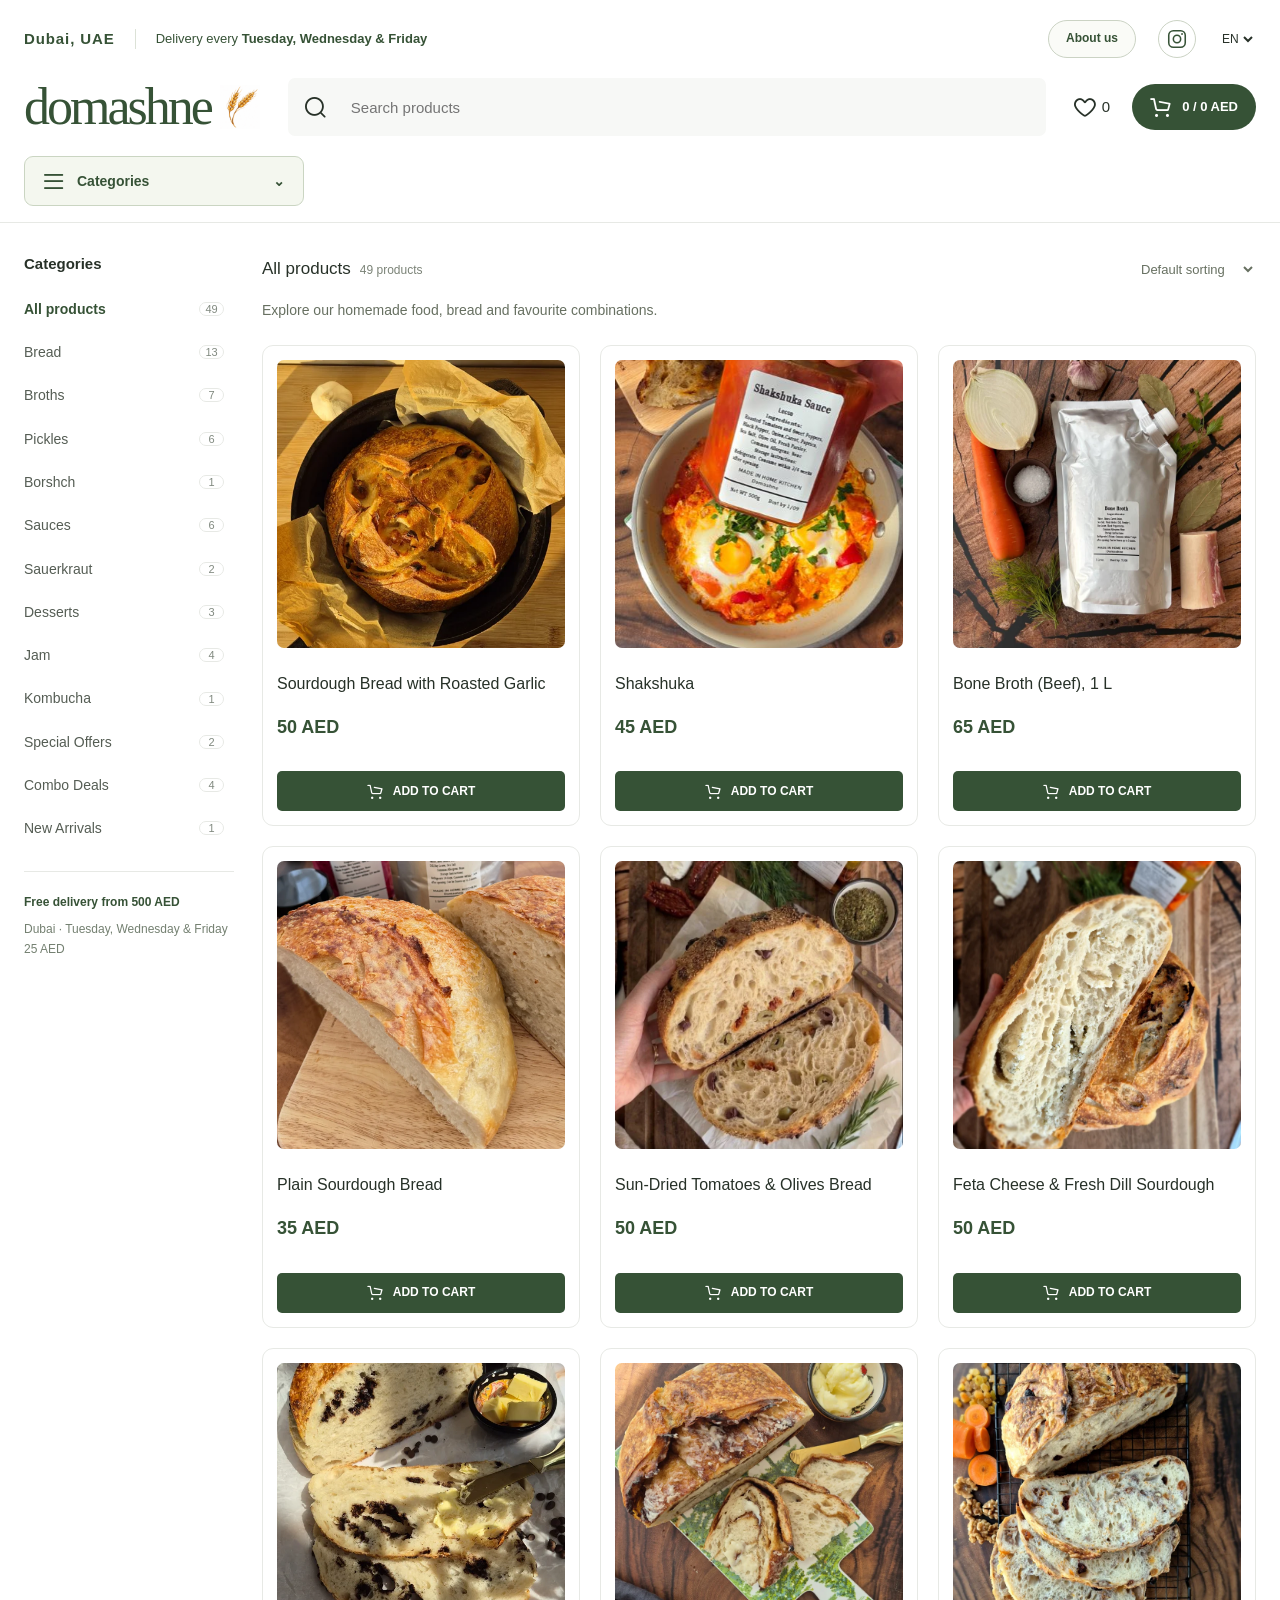
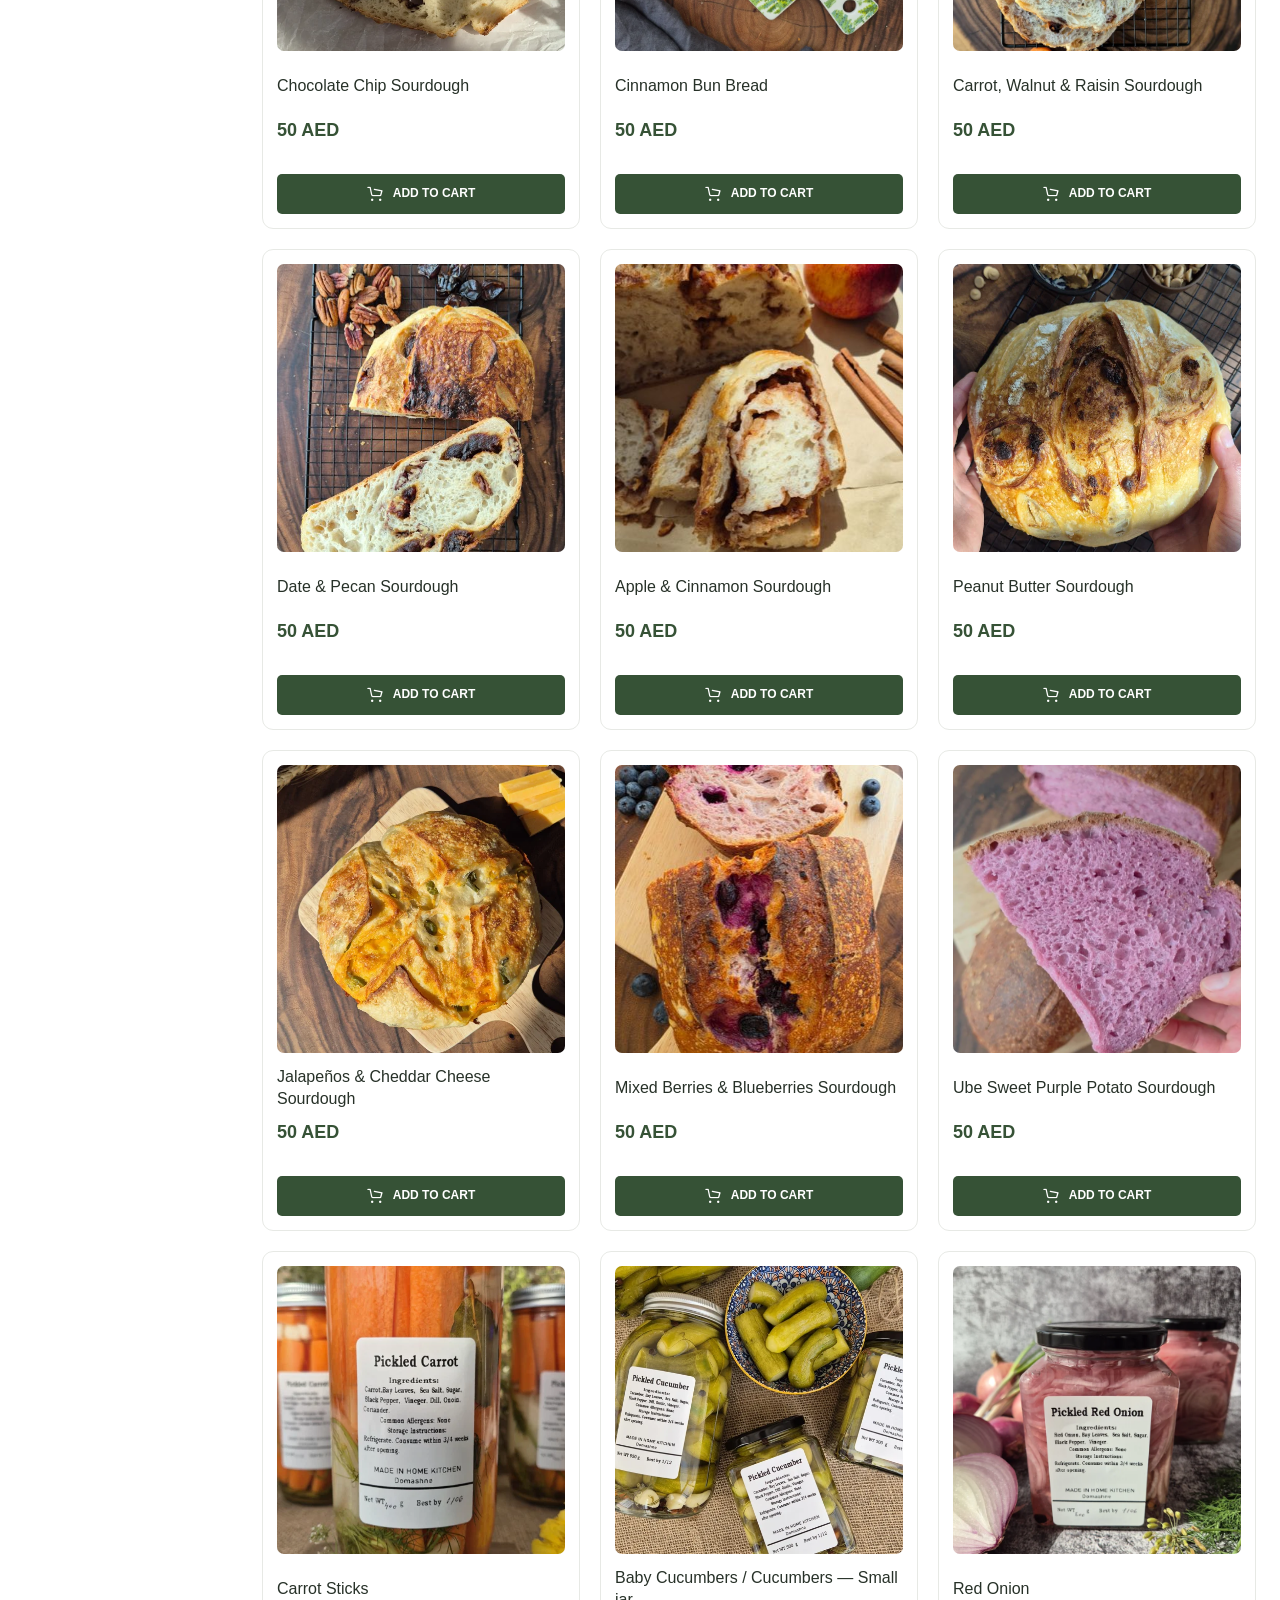
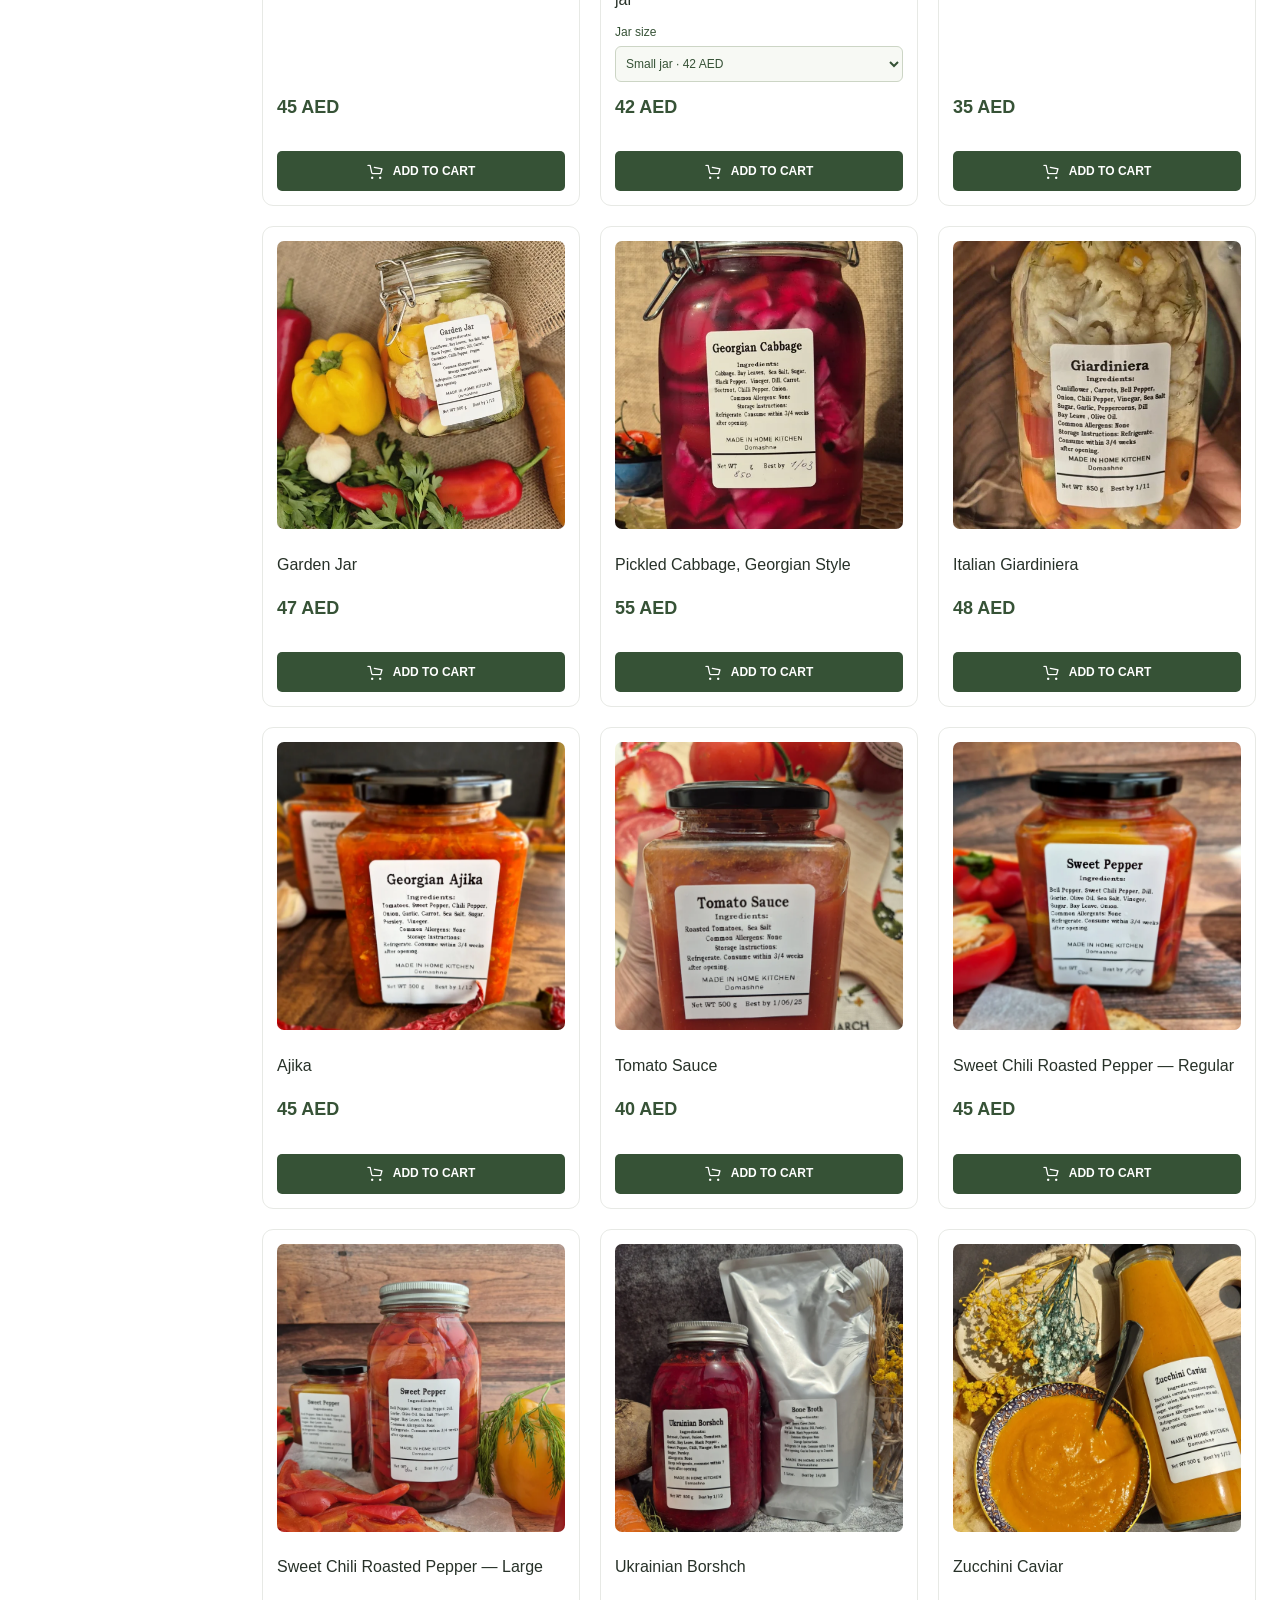
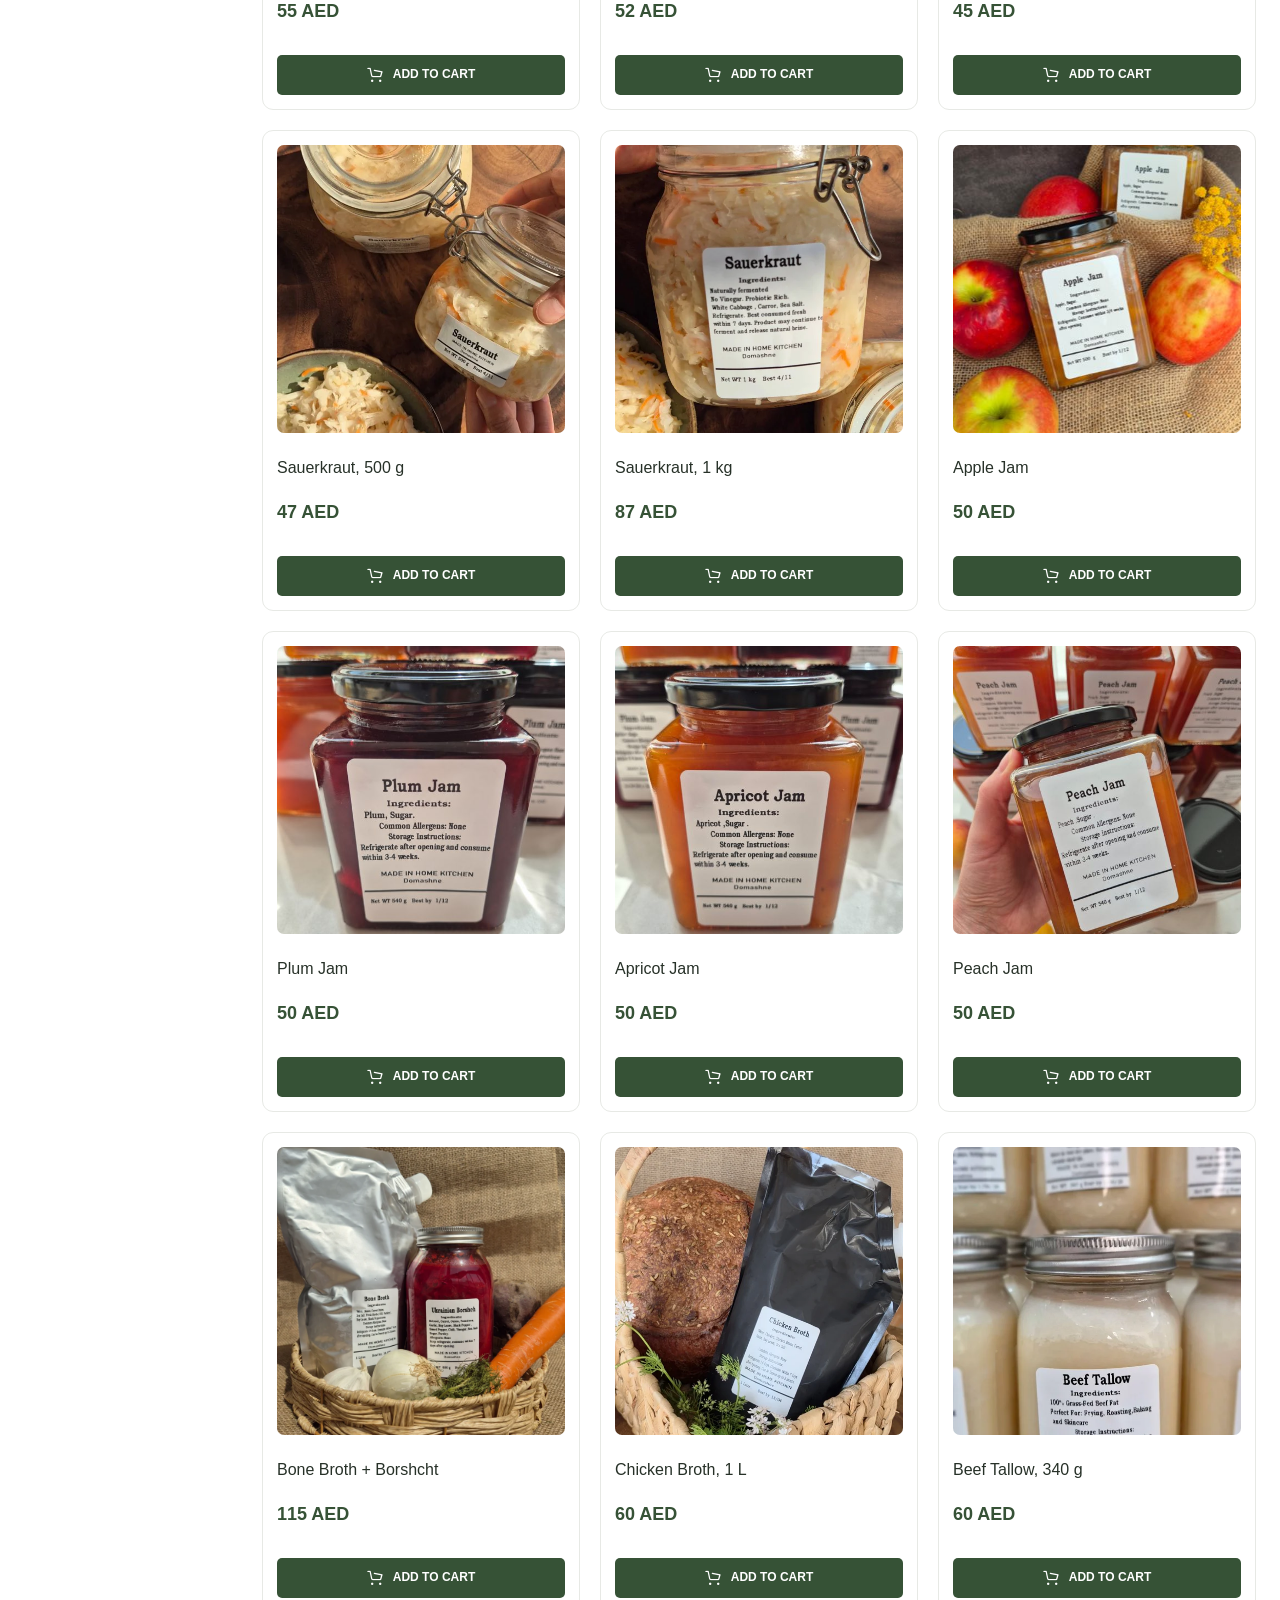
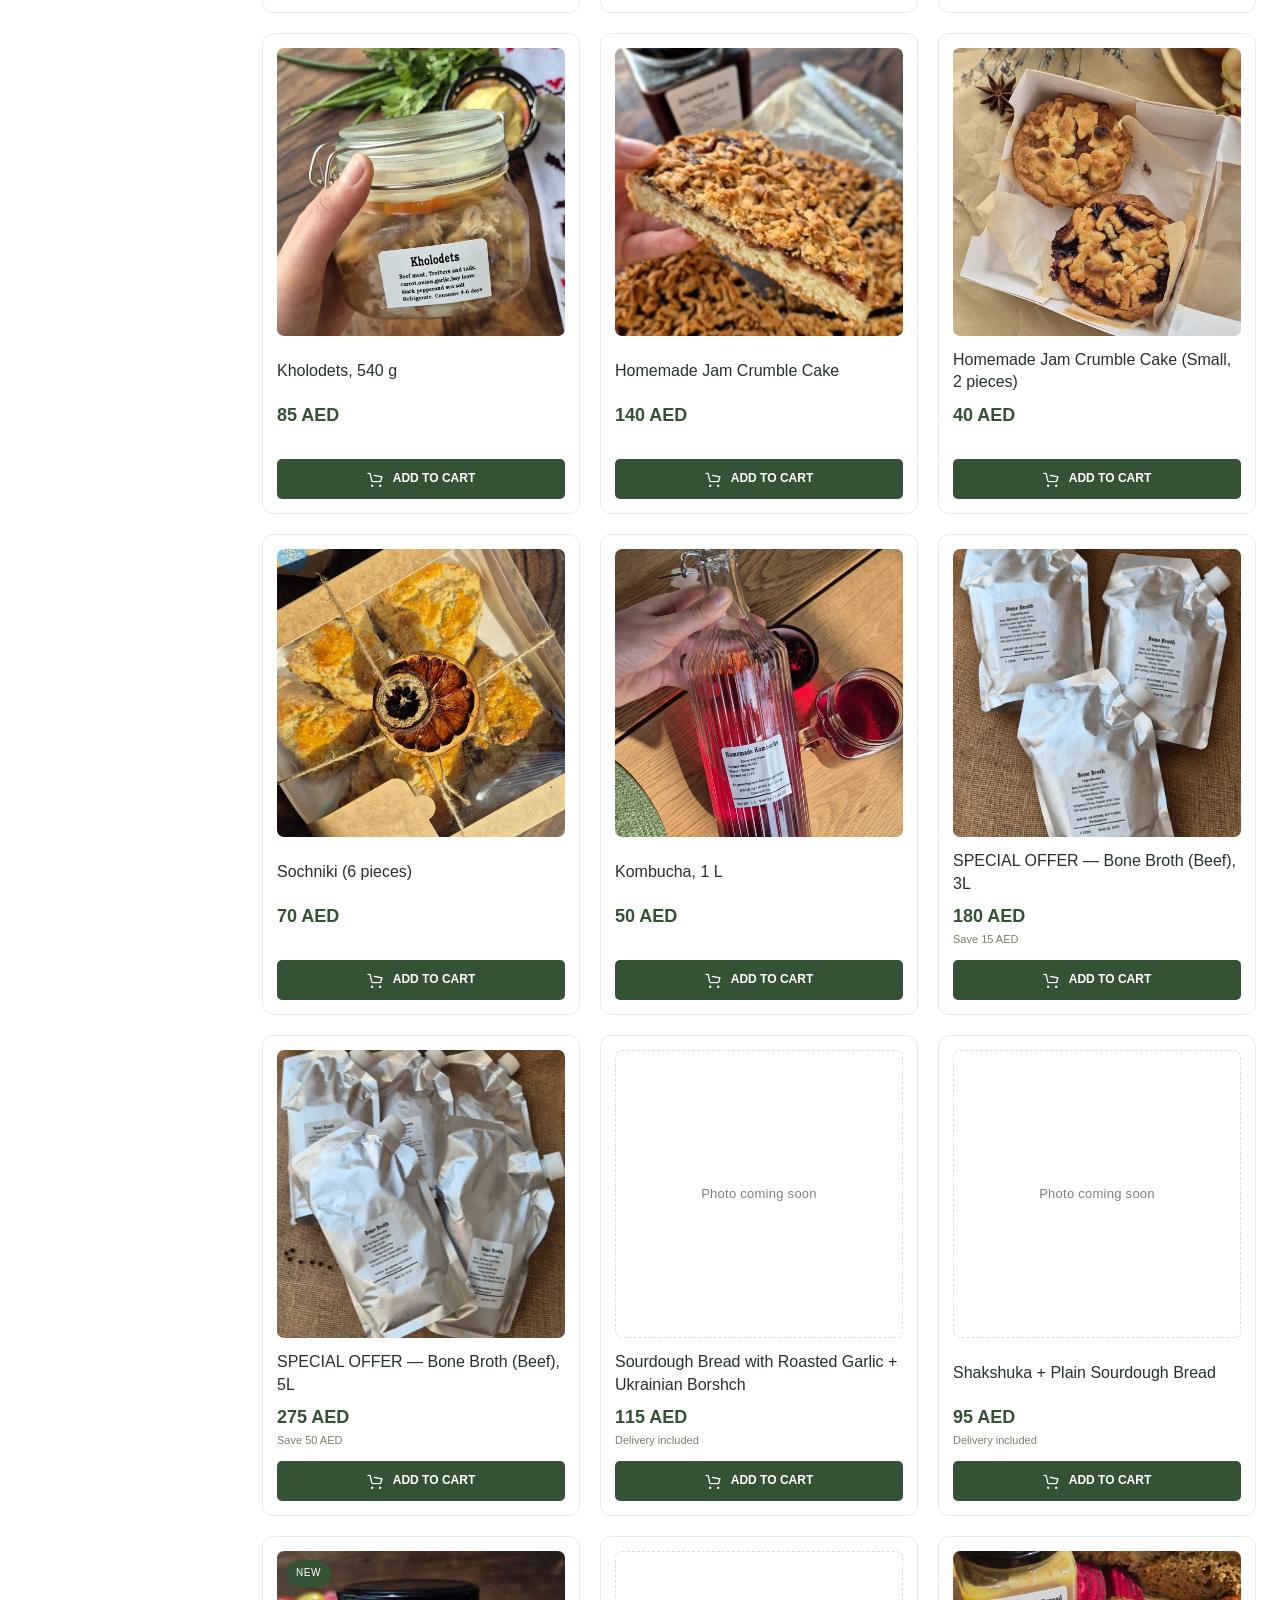
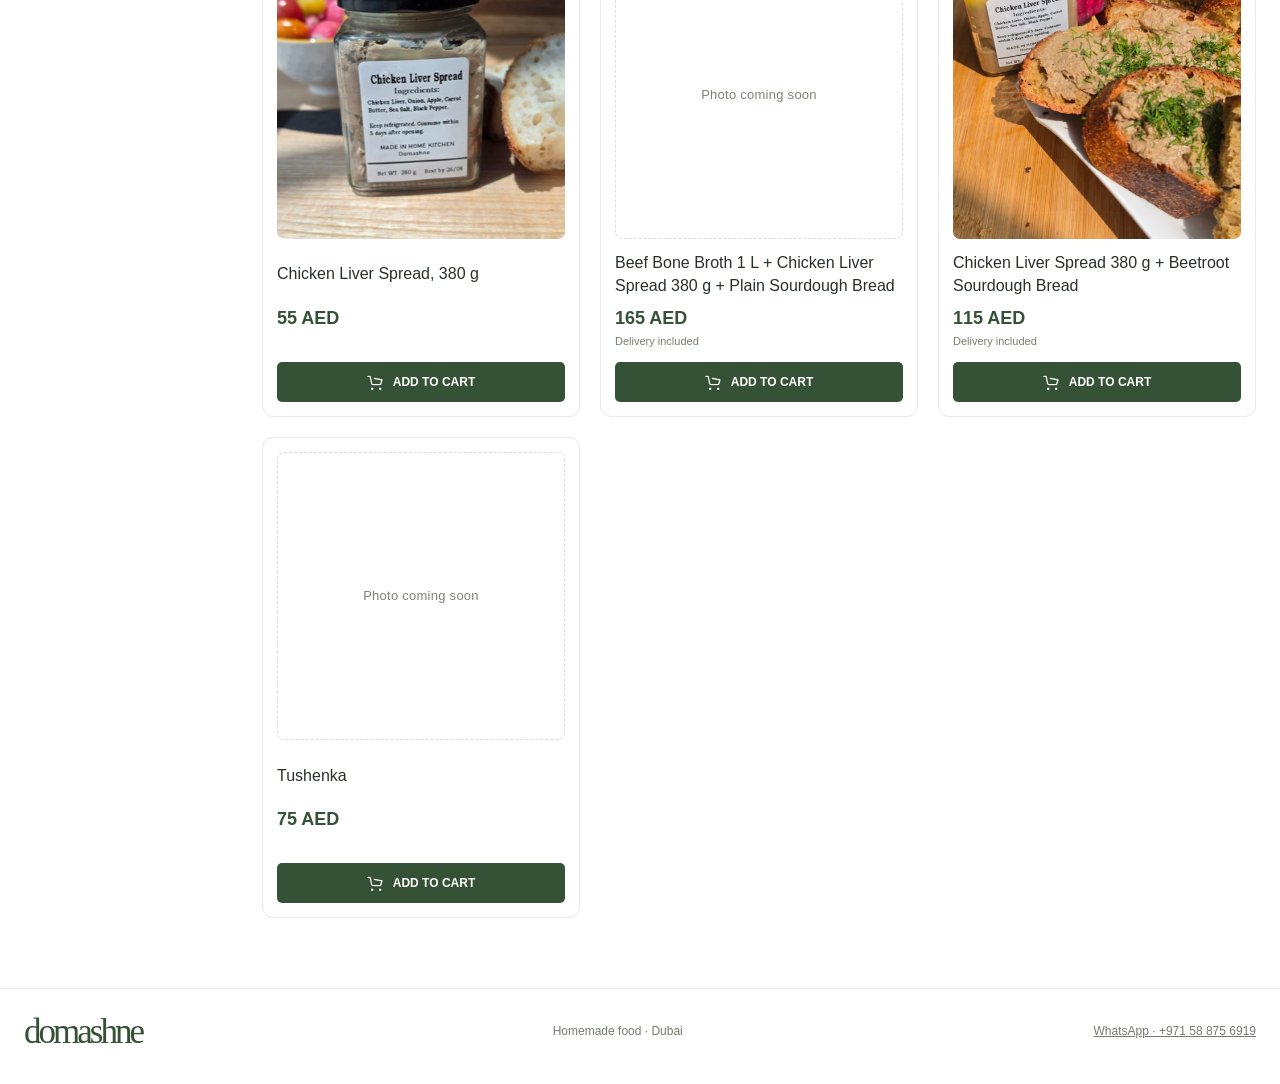
==== commit 64ca7a93: "Publish approved photo catalog with product descriptions and jar variants" ====
--- a/index.html
+++ b/index.html
@@ -77,6 +77,7 @@
 </script>
 <!-- Meta Pixel Code -->
 <script>
+if (["domashneae.com", "www.domashneae.com"].includes(location.hostname)) {
 !function(f,b,e,v,n,t,s)
 {if(f.fbq)return;n=f.fbq=function(){n.callMethod?
 n.callMethod.apply(n,arguments):n.queue.push(arguments)};
@@ -87,6 +88,7 @@
 'https://connect.facebook.net/en_US/fbevents.js');
 fbq('init', '1103655601557656');
 fbq('track', 'PageView');
+}
 </script>
 <!-- End Meta Pixel Code -->
 <style>
@@ -112,7 +114,7 @@
 #about-dialog::backdrop{background:rgba(39,49,40,.48)}#about-dialog .geo-info{border:0;margin:0;padding:26px 24px}#about-dialog .geo-info h2{padding-right:40px}#about-close{position:absolute;right:12px;top:12px;width:40px;height:40px;border:1px solid var(--line);border-radius:50%;background:var(--paper);color:var(--ink);font:24px Arial,sans-serif;cursor:pointer}body:has(#about-dialog[open]){overflow:hidden}
 body:has(#overlay.visible){overflow:hidden}
 .featured-product .item + .item{border-top:1px dotted var(--line)}
-</style></head><body><noscript><img alt="" height="1" width="1" style="display:none"
+</style><link rel="stylesheet" href="redesign.css"></head><body><noscript><img alt="" height="1" width="1" style="display:none"
 src="https://www.facebook.com/tr?id=1103655601557656&ev=PageView&noscript=1"
 /></noscript><div class="wrap"><header class="hero"><button type="button" id="about-button" aria-haspopup="dialog" aria-controls="about-dialog">About us</button><div class="language-switch"><button id="language-button" type="button" aria-expanded="false" aria-controls="language-options" aria-label="English"><span>EN</span><span aria-hidden="true">⌄</span></button><div id="language-options" hidden><button type="button" data-language="en" lang="en" aria-pressed="true">English</button><button type="button" data-language="uk" lang="uk" aria-pressed="false">Українська</button><button type="button" data-language="ru" lang="ru" aria-pressed="false">Русский</button></div></div><h1>domashne</h1><p>Homemade food · Dubai</p><div class="top-buttons"><a class="wa" href="https://api.whatsapp.com/send/?phone=971588756919&type=phone_number&app_absent=0" target="_blank">WhatsApp</a><a href="https://www.instagram.com/domashneae/" target="_blank">View food photos on Instagram</a></div></header><div class="order-info"><strong>Delivery across Dubai:</strong> Tuesday, Wednesday &amp; Friday · 25 AED<br><strong>Free delivery on orders from 500 AED</strong><br>5% VAT applies to payment-link orders.</div><section class="menu-card" id="sourdough-bread"><h2>Sourdough Bread Selection</h2><p class=subtitle>All made with natural sourdough starter</p><div class="item"><div><div class="item-name">Plain Sourdough Bread</div><div class="price">35 AED</div></div><div class="qty"><button onclick="changeQty(1,-1)">−</button><span id="q1">0</span><button onclick="changeQty(1,1)">+</button></div></div><div class="item"><div><div class="item-name">Sourdough Bread with Roasted Garlic</div><div class="price">50 AED</div></div><div class="qty"><button onclick="changeQty(2,-1)">−</button><span id="q2">0</span><button onclick="changeQty(2,1)">+</button></div></div><div class="item"><div><div class="item-name">Sun-Dried Tomatoes &amp; Olives Bread</div><div class="price">50 AED</div></div><div class="qty"><button onclick="changeQty(3,-1)">−</button><span id="q3">0</span><button onclick="changeQty(3,1)">+</button></div></div><div class="item"><div><div class="item-name">Feta Cheese &amp; Fresh Dill Sourdough</div><div class="price">50 AED</div></div><div class="qty"><button onclick="changeQty(4,-1)">−</button><span id="q4">0</span><button onclick="changeQty(4,1)">+</button></div></div><div class="item"><div><div class="item-name">Chocolate Chip Sourdough</div><div class="price">50 AED</div></div><div class="qty"><button onclick="changeQty(5,-1)">−</button><span id="q5">0</span><button onclick="changeQty(5,1)">+</button></div></div><div class="item"><div><div class="item-name">Cinnamon Bun Bread</div><div class="price">50 AED</div></div><div class="qty"><button onclick="changeQty(6,-1)">−</button><span id="q6">0</span><button onclick="changeQty(6,1)">+</button></div></div><div class="item"><div><div class="item-name">Carrot, Walnut &amp; Raisin Sourdough</div><div class="price">50 AED</div></div><div class="qty"><button onclick="changeQty(7,-1)">−</button><span id="q7">0</span><button onclick="changeQty(7,1)">+</button></div></div><div class="item"><div><div class="item-name">Date &amp; Pecan Sourdough</div><div class="price">50 AED</div></div><div class="qty"><button onclick="changeQty(8,-1)">−</button><span id="q8">0</span><button onclick="changeQty(8,1)">+</button></div></div><div class="item"><div><div class="item-name">Apple &amp; Cinnamon Sourdough</div><div class="price">50 AED</div></div><div class="qty"><button onclick="changeQty(9,-1)">−</button><span id="q9">0</span><button onclick="changeQty(9,1)">+</button></div></div><div class="item"><div><div class="item-name">Peanut Butter Sourdough</div><div class="price">50 AED</div></div><div class="qty"><button onclick="changeQty(10,-1)">−</button><span id="q10">0</span><button onclick="changeQty(10,1)">+</button></div></div><div class="item"><div><div class="item-name">Jalapeños &amp; Cheddar Cheese Sourdough</div><div class="price">50 AED</div></div><div class="qty"><button onclick="changeQty(11,-1)">−</button><span id="q11">0</span><button onclick="changeQty(11,1)">+</button></div></div><div class="item"><div><div class="item-name">Mixed Berries &amp; Blueberries Sourdough</div><div class="price">50 AED</div></div><div class="qty"><button onclick="changeQty(12,-1)">−</button><span id="q12">0</span><button onclick="changeQty(12,1)">+</button></div></div><div class="item"><div><div class="item-name">Ube Sweet Purple Potato Sourdough</div><div class="price">50 AED</div></div><div class="qty"><button onclick="changeQty(13,-1)">−</button><span id="q13">0</span><button onclick="changeQty(13,1)">+</button></div></div></section><section class="menu-card"><h2>Homemade Pickles</h2><p class=subtitle>Sweet &amp; sour brine using apple cider vinegar</p><div class="item"><div><div class="item-name">Carrot Sticks</div><div class="price">45 AED</div></div><div class="qty"><button onclick="changeQty(14,-1)">−</button><span id="q14">0</span><button onclick="changeQty(14,1)">+</button></div></div><div class="item"><div><div class="item-name">Baby Cucumbers / Cucumbers</div><div class="price">47 AED</div></div><div class="qty"><button onclick="changeQty(15,-1)">−</button><span id="q15">0</span><button onclick="changeQty(15,1)">+</button></div></div><div class="item"><div><div class="item-name">Red Onion</div><div class="price">35 AED</div></div><div class="qty"><button onclick="changeQty(16,-1)">−</button><span id="q16">0</span><button onclick="changeQty(16,1)">+</button></div></div><div class="item"><div><div class="item-name">Garden Jar</div><div class="price">47 AED</div></div><div class="qty"><button onclick="changeQty(17,-1)">−</button><span id="q17">0</span><button onclick="changeQty(17,1)">+</button></div></div><div class="item"><div><div class="item-name">Pickled Cabbage, Georgian Style</div><div class="price">55 AED</div></div><div class="qty"><button onclick="changeQty(18,-1)">−</button><span id="q18">0</span><button onclick="changeQty(18,1)">+</button></div></div><div class="item"><div><div class="item-name">Italian Giardiniera</div><div class="price">48 AED</div></div><div class="qty"><button onclick="changeQty(19,-1)">−</button><span id="q19">0</span><button onclick="changeQty(19,1)">+</button></div></div></section><section class="menu-card" id="sauces-and-borshch"><h2>House-Made Sauces</h2><div class="item"><div><div class="item-name">Shakshuka</div><div class="price">45 AED</div></div><div class="qty"><button onclick="changeQty(20,-1)">−</button><span id="q20">0</span><button onclick="changeQty(20,1)">+</button></div></div><div class="item"><div><div class="item-name">Ajika</div><div class="price">45 AED</div></div><div class="qty"><button onclick="changeQty(21,-1)">−</button><span id="q21">0</span><button onclick="changeQty(21,1)">+</button></div></div><div class="item"><div><div class="item-name">Tomato Sauce</div><div class="price">40 AED</div></div><div class="qty"><button onclick="changeQty(22,-1)">−</button><span id="q22">0</span><button onclick="changeQty(22,1)">+</button></div></div><div class="item"><div><div class="item-name">Sweet Chili Roasted Pepper — Regular</div><div class="price">45 AED</div></div><div class="qty"><button onclick="changeQty(23,-1)">−</button><span id="q23">0</span><button onclick="changeQty(23,1)">+</button></div></div><div class="item"><div><div class="item-name">Sweet Chili Roasted Pepper — Large</div><div class="price">55 AED</div></div><div class="qty"><button onclick="changeQty(24,-1)">−</button><span id="q24">0</span><button onclick="changeQty(24,1)">+</button></div></div><div class="item"><div><div class="item-name">Ukrainian Borshch</div><div class="price">52 AED</div></div><div class="qty"><button onclick="changeQty(25,-1)">−</button><span id="q25">0</span><button onclick="changeQty(25,1)">+</button></div></div><div class="item"><div><div class="item-name">Zucchini Caviar</div><div class="price">45 AED</div></div><div class="qty"><button onclick="changeQty(26,-1)">−</button><span id="q26">0</span><button onclick="changeQty(26,1)">+</button></div></div></section><section class="menu-card" id="sauerkraut"><h2>Sauerkraut</h2><div class="item"><div><div class="item-name">Sauerkraut, 500 g</div><div class="price">47 AED</div></div><div class="qty"><button onclick="changeQty(27,-1)">−</button><span id="q27">0</span><button onclick="changeQty(27,1)">+</button></div></div><div class="item"><div><div class="item-name">Sauerkraut, 1 kg</div><div class="price">87 AED</div></div><div class="qty"><button onclick="changeQty(28,-1)">−</button><span id="q28">0</span><button onclick="changeQty(28,1)">+</button></div></div></section><section class="menu-card"><h2>Seasonal Jam</h2><div class="item"><div><div class="item-name">Apple Jam</div><div class="price">50 AED</div></div><div class="qty"><button onclick="changeQty(29,-1)">−</button><span id="q29">0</span><button onclick="changeQty(29,1)">+</button></div></div><div class="item"><div><div class="item-name">Plum Jam</div><div class="price">50 AED</div></div><div class="qty"><button onclick="changeQty(30,-1)">−</button><span id="q30">0</span><button onclick="changeQty(30,1)">+</button></div></div><div class="item"><div><div class="item-name">Apricot Jam</div><div class="price">50 AED</div></div><div class="qty"><button onclick="changeQty(31,-1)">−</button><span id="q31">0</span><button onclick="changeQty(31,1)">+</button></div></div><div class="item"><div><div class="item-name">Peach Jam</div><div class="price">50 AED</div></div><div class="qty"><button onclick="changeQty(32,-1)">−</button><span id="q32">0</span><button onclick="changeQty(32,1)">+</button></div></div></section><section class="menu-card" id="broths"><h2>Bone Broth &amp; More</h2><div class="item"><div><div class="item-name">Bone Broth + Borshcht</div><div class="price">115 AED</div></div><div class="qty"><button onclick="changeQty(33,-1)">−</button><span id="q33">0</span><button onclick="changeQty(33,1)">+</button></div></div><div class="item"><div><div class="item-name">Bone Broth (Beef), 1 L</div><div class="price">65 AED</div></div><div class="qty"><button onclick="changeQty(34,-1)">−</button><span id="q34">0</span><button onclick="changeQty(34,1)">+</button></div></div><div class="item"><div><div class="item-name">Chicken Broth, 1 L</div><div class="price">60 AED</div></div><div class="qty"><button onclick="changeQty(35,-1)">−</button><span id="q35">0</span><button onclick="changeQty(35,1)">+</button></div></div><div class="item"><div><div class="item-name">Beef Tallow, 340 g</div><div class="price">60 AED</div></div><div class="qty"><button onclick="changeQty(36,-1)">−</button><span id="q36">0</span><button onclick="changeQty(36,1)">+</button></div></div><div class="item"><div><div class="item-name">Kholodets, 540 g</div><div class="price">85 AED</div></div><div class="qty"><button onclick="changeQty(37,-1)">−</button><span id="q37">0</span><button onclick="changeQty(37,1)">+</button></div></div></section><section class="menu-card"><h2>Special Offer</h2><div class="item"><div><div class="item-name">SPECIAL OFFER — Bone Broth (Beef), 3L</div><div class="price">180 AED (Save 15 AED)</div></div><div class="qty"><button onclick="changeQty(44,-1)">−</button><span id="q44">0</span><button onclick="changeQty(44,1)">+</button></div></div><div class="item"><div><div class="item-name">SPECIAL OFFER — Bone Broth (Beef), 5L</div><div class="price">275 AED (Save 50 AED)</div></div><div class="qty"><button onclick="changeQty(45,-1)">−</button><span id="q45">0</span><button onclick="changeQty(45,1)">+</button></div></div></section><section class="menu-card"><h2>Sweet Treats</h2><div class="item"><div><div class="item-name">Homemade Jam Crumble Cake</div><div class="price">140 AED</div></div><div class="qty"><button onclick="changeQty(38,-1)">−</button><span id="q38">0</span><button onclick="changeQty(38,1)">+</button></div></div><div class="item"><div><div class="item-name">Homemade Jam Crumble Cake (Small, 2 pieces)</div><div class="price">40 AED</div></div><div class="qty"><button onclick="changeQty(39,-1)">−</button><span id="q39">0</span><button onclick="changeQty(39,1)">+</button></div></div><div class="item"><div><div class="item-name">Sochniki (6 pieces)</div><div class="price">70 AED</div></div><div class="qty"><button onclick="changeQty(40,-1)">−</button><span id="q40">0</span><button onclick="changeQty(40,1)">+</button></div></div><div class="item"><div><div class="item-name">Oreshki (10 pieces)</div><div class="price">35 AED</div></div><div class="qty"><button onclick="changeQty(41,-1)">−</button><span id="q41">0</span><button onclick="changeQty(41,1)">+</button></div></div><div class="item"><div><div class="item-name">Oreshki (20 pieces)</div><div class="price">60 AED</div></div><div class="qty"><button onclick="changeQty(42,-1)">−</button><span id="q42">0</span><button onclick="changeQty(42,1)">+</button></div></div></section><section class="menu-card"><h2>Kombucha</h2><div class="item"><div><div class="item-name">Kombucha, 1 L</div><div class="price">50 AED</div></div><div class="qty"><button onclick="changeQty(43,-1)">−</button><span id="q43">0</span><button onclick="changeQty(43,1)">+</button></div></div></section>
 
@@ -158,18 +160,18 @@
 <div id="overlay" onclick="if(event.target===this)closeCart()"><div class="sheet"><div class="sheet-head"><h3>Your order</h3><button class="close" onclick="closeCart()">×</button></div><div id="cart"></div><div class="cart-row" id="subtotal-row"></div><div class="cart-row" id="delivery-row"></div><div class="total"><span>Total</span><span id="total">0 AED</span></div><input id="customer" placeholder="Name"><input id="address" placeholder="Delivery area / address"><input id="delivery" placeholder="Preferred date and time"><textarea id="comment" placeholder="Comment"></textarea><div class="cart-policy">Delivery fee: 25 AED. Free delivery from 500 AED. Delivery is included with Combo Deals. A 5% VAT charge applies when paying by payment link.</div><button class="send" onclick="sendOrder()">Send order via WhatsApp</button></div></div>
 <script>
 document.querySelector('.hero').after(document.querySelector('.seo-summary'));
-document.querySelector('.order-info').insertAdjacentHTML('afterend','<div class="menu-card featured-product"><span class="new-badge">NEW</span><div class="item"><div><div class="item-name">Chicken Liver Spread, 350 g</div><div class="price">55 AED</div></div><div class="qty"><button onclick="changeQty(48,-1)">−</button><span id="q48">0</span><button onclick="changeQty(48,1)">+</button></div></div></div>');
-window.addEventListener('DOMContentLoaded',function(){items.push({id:48,name:'Chicken Liver Spread, 350 g',price:55})});
+document.querySelector('.order-info').insertAdjacentHTML('afterend','<div class="menu-card featured-product"><span class="new-badge">NEW</span><div class="item"><div><div class="item-name">Chicken Liver Spread, 380 g</div><div class="price">55 AED</div></div><div class="qty"><button onclick="changeQty(48,-1)">−</button><span id="q48">0</span><button onclick="changeQty(48,1)">+</button></div></div></div>');
+window.addEventListener('DOMContentLoaded',function(){items.push({id:48,name:'Chicken Liver Spread, 380 g',price:55})});
 document.querySelector('.featured-product').insertAdjacentHTML('beforeend','<div class="item"><div><div class="item-name">Tushenka</div><div class="price">75 AED</div></div><div class="qty"><button onclick="changeQty(51,-1)">−</button><span id="q51">0</span><button onclick="changeQty(51,1)">+</button></div></div>');
 window.addEventListener('DOMContentLoaded',function(){items.push({id:51,name:'Tushenka',price:75})});
-const comboSection=document.createElement('section');comboSection.className='menu-card combo-card';comboSection.id='combos';comboSection.innerHTML='<h2>Combo Deals</h2><p class="subtitle">Our favourite combinations · Delivery included in the price</p><div class="item"><div><div class="item-name">Sourdough Bread with Roasted Garlic + Ukrainian Borshch</div><div class="price">115 AED · Save 12 AED · Delivery included</div></div><div class="qty"><button onclick="changeQty(46,-1)">−</button><span id="q46">0</span><button onclick="changeQty(46,1)">+</button></div></div><div class="item"><div><div class="item-name">Shakshuka + Plain Sourdough Bread</div><div class="price">95 AED · Save 10 AED · Delivery included</div></div><div class="qty"><button onclick="changeQty(47,-1)">−</button><span id="q47">0</span><button onclick="changeQty(47,1)">+</button></div></div><div class="item"><div><div class="item-name">Beef Bone Broth 1 L + Chicken Liver Spread 350 g + Plain Sourdough Bread</div><div class="price">165 AED · Save 10 AED · Delivery included</div></div><div class="qty"><button onclick="changeQty(49,-1)">−</button><span id="q49">0</span><button onclick="changeQty(49,1)">+</button></div></div><div class="item"><div><div class="item-name">Chicken Liver Spread 350 g + Beetroot Sourdough Bread</div><div class="price">115 AED · Save 15 AED · Delivery included</div></div><div class="qty"><button onclick="changeQty(50,-1)">−</button><span id="q50">0</span><button onclick="changeQty(50,1)">+</button></div></div>';document.querySelector('.note').before(comboSection);comboSection.querySelector('.subtitle').after(comboSection.querySelector('#q50').closest('.item'));window.addEventListener('DOMContentLoaded',()=>items.push({id:46,name:'COMBO — Sourdough Bread with Roasted Garlic + Ukrainian Borshch',price:115,deliveryIncluded:true},{id:47,name:'COMBO — Shakshuka + Plain Sourdough Bread',price:95,deliveryIncluded:true},{id:49,name:'COMBO — Beef Bone Broth 1 L + Chicken Liver Spread 350 g + Plain Sourdough Bread',price:165,deliveryIncluded:true},{id:50,name:'COMBO — Chicken Liver Spread 350 g + Beetroot Sourdough Bread',price:115,deliveryIncluded:true}));
+const comboSection=document.createElement('section');comboSection.className='menu-card combo-card';comboSection.id='combos';comboSection.innerHTML='<h2>Combo Deals</h2><p class="subtitle">Our favourite combinations · Delivery included in the price</p><div class="item"><div><div class="item-name">Sourdough Bread with Roasted Garlic + Ukrainian Borshch</div><div class="price">115 AED · Save 12 AED · Delivery included</div></div><div class="qty"><button onclick="changeQty(46,-1)">−</button><span id="q46">0</span><button onclick="changeQty(46,1)">+</button></div></div><div class="item"><div><div class="item-name">Shakshuka + Plain Sourdough Bread</div><div class="price">95 AED · Save 10 AED · Delivery included</div></div><div class="qty"><button onclick="changeQty(47,-1)">−</button><span id="q47">0</span><button onclick="changeQty(47,1)">+</button></div></div><div class="item"><div><div class="item-name">Beef Bone Broth 1 L + Chicken Liver Spread 380 g + Plain Sourdough Bread</div><div class="price">165 AED · Save 10 AED · Delivery included</div></div><div class="qty"><button onclick="changeQty(49,-1)">−</button><span id="q49">0</span><button onclick="changeQty(49,1)">+</button></div></div><div class="item"><div><div class="item-name">Chicken Liver Spread 380 g + Beetroot Sourdough Bread</div><div class="price">115 AED · Save 15 AED · Delivery included</div></div><div class="qty"><button onclick="changeQty(50,-1)">−</button><span id="q50">0</span><button onclick="changeQty(50,1)">+</button></div></div>';document.querySelector('.note').before(comboSection);comboSection.querySelector('.subtitle').after(comboSection.querySelector('#q50').closest('.item'));window.addEventListener('DOMContentLoaded',()=>items.push({id:46,name:'COMBO — Sourdough Bread with Roasted Garlic + Ukrainian Borshch',price:115,deliveryIncluded:true},{id:47,name:'COMBO — Shakshuka + Plain Sourdough Bread',price:95,deliveryIncluded:true},{id:49,name:'COMBO — Beef Bone Broth 1 L + Chicken Liver Spread 380 g + Plain Sourdough Bread',price:165,deliveryIncluded:true},{id:50,name:'COMBO — Chicken Liver Spread 380 g + Beetroot Sourdough Bread',price:115,deliveryIncluded:true}));
 const sectionIds={'Homemade Pickles':'pickles','Sweet Treats':'desserts','Seasonal Jam':'jams','Kombucha':'kombucha','Special Offer':'special-offers'};document.querySelectorAll('.menu-card').forEach(section=>{const heading=section.querySelector('h2');if(heading&&sectionIds[heading.textContent.trim()])section.id=sectionIds[heading.textContent.trim()]});document.querySelectorAll('.item-name').forEach(name=>{if(name.textContent.trim()==='Ukrainian Borshch')name.closest('.item').id='ukrainian-borshch'});document.querySelector('.seo-summary nav').innerHTML='<a data-nav="broths" href="#broths">Broths</a><a data-nav="bread" href="#sourdough-bread">Bread</a><a data-nav="pickles" href="#pickles">Pickles</a><a data-nav="borshch" href="#ukrainian-borshch">Borshch</a><a data-nav="sauces" href="#sauces-and-borshch">Sauces</a><a data-nav="sauerkraut" href="#sauerkraut">Sauerkraut</a><a data-nav="desserts" href="#desserts">Desserts</a><a data-nav="jam" href="#jams">Jam</a><a data-nav="kombucha" href="#kombucha">Kombucha</a><a data-nav="offers" href="#special-offers">Special Offers</a><a data-nav="combos" href="#combos">Combo Deals</a>';
 const summaryContent={en:{title:'Homemade Food Delivery in Dubai',description:'Explore slow-cooked broths, naturally leavened sourdough bread, Ukrainian borshch, house-made sauces, pickles, sauerkraut and traditional desserts.',nav:{broths:'Broths',bread:'Bread',pickles:'Pickles',borshch:'Borshch',sauces:'Sauces',sauerkraut:'Sauerkraut',desserts:'Desserts',jam:'Jam',kombucha:'Kombucha',offers:'Special Offers',combos:'Combo Deals'}},uk:{title:'Доставка домашньої їжі в Дубаї',description:'У меню — наваристі бульйони, натуральний хліб на заквасці, український борщ, домашні соуси, мариновані овочі, квашена капуста та традиційні десерти.',nav:{broths:'Бульйони',bread:'Хліб',pickles:'Мариновані овочі',borshch:'Борщ',sauces:'Соуси',sauerkraut:'Квашена капуста',desserts:'Десерти',jam:'Джем',kombucha:'Комбуча',offers:'Спецпропозиції',combos:'Комбо-набори'}},ru:{title:'Доставка домашней еды в Дубае',description:'В меню — наваристые бульоны, натуральный хлеб на закваске, украинский борщ, домашние соусы, соленья, квашеная капуста и традиционные десерты.',nav:{broths:'Бульоны',bread:'Хлеб',pickles:'Соленья',borshch:'Борщ',sauces:'Соусы',sauerkraut:'Квашеная капуста',desserts:'Десерты',jam:'Джем',kombucha:'Комбуча',offers:'Спецпредложения',combos:'Комбо-наборы'}}};
 function updateSummaryLanguage(lang){const content=summaryContent[lang]||summaryContent.en;document.querySelector('.seo-summary h2').textContent=content.title;document.querySelector('.seo-summary p').textContent=content.description;document.querySelectorAll('.seo-summary [data-nav]').forEach(link=>link.textContent=content.nav[link.dataset.nav])}updateSummaryLanguage('en');
 const items=[{"id": 1, "name": "Plain Sourdough Bread", "price": 35}, {"id": 2, "name": "Sourdough Bread with Roasted Garlic", "price": 50}, {"id": 3, "name": "Sun-Dried Tomatoes & Olives Bread", "price": 50}, {"id": 4, "name": "Feta Cheese & Fresh Dill Sourdough", "price": 50}, {"id": 5, "name": "Chocolate Chip Sourdough", "price": 50}, {"id": 6, "name": "Cinnamon Bun Bread", "price": 50}, {"id": 7, "name": "Carrot, Walnut & Raisin Sourdough", "price": 50}, {"id": 8, "name": "Date & Pecan Sourdough", "price": 50}, {"id": 9, "name": "Apple & Cinnamon Sourdough", "price": 50}, {"id": 10, "name": "Peanut Butter Sourdough", "price": 50}, {"id": 11, "name": "Jalapeños & Cheddar Cheese Sourdough", "price": 50}, {"id": 12, "name": "Mixed Berries & Blueberries Sourdough", "price": 50}, {"id": 13, "name": "Ube Sweet Purple Potato Sourdough", "price": 50}, {"id": 14, "name": "Carrot Sticks", "price": 45}, {"id": 15, "name": "Baby Cucumbers / Cucumbers", "price": 47}, {"id": 16, "name": "Red Onion", "price": 35}, {"id": 17, "name": "Garden Jar", "price": 47}, {"id": 18, "name": "Pickled Cabbage, Georgian Style", "price": 55}, {"id": 19, "name": "Italian Giardiniera", "price": 48}, {"id": 20, "name": "Shakshuka", "price": 45}, {"id": 21, "name": "Ajika", "price": 45}, {"id": 22, "name": "Tomato Sauce", "price": 40}, {"id": 23, "name": "Sweet Chili Roasted Pepper — Regular", "price": 45}, {"id": 24, "name": "Sweet Chili Roasted Pepper — Large", "price": 55}, {"id": 25, "name": "Ukrainian Borshch", "price": 52}, {"id": 26, "name": "Zucchini Caviar", "price": 45}, {"id": 27, "name": "Sauerkraut, 500 g", "price": 47}, {"id": 28, "name": "Sauerkraut, 1 kg", "price": 87}, {"id": 29, "name": "Apple Jam", "price": 50}, {"id": 30, "name": "Plum Jam", "price": 50}, {"id": 31, "name": "Apricot Jam", "price": 50}, {"id": 32, "name": "Peach Jam", "price": 50}, {"id": 33, "name": "Bone Broth + Borshcht", "price": 115}, {"id": 34, "name": "Bone Broth (Beef), 1 L", "price": 65}, {"id": 35, "name": "Chicken Broth, 1 L", "price": 60}, {"id": 36, "name": "Beef Tallow, 340 g", "price": 60}, {"id": 37, "name": "Kholodets, 540 g", "price": 85}, {"id": 38, "name": "Homemade Jam Crumble Cake", "price": 140}, {"id": 39, "name": "Homemade Jam Crumble Cake (Small, 2 pieces)", "price": 40}, {"id": 40, "name": "Sochniki (6 pieces)", "price": 70}, {"id": 41, "name": "Oreshki (10 pieces)", "price": 35}, {"id": 42, "name": "Oreshki (20 pieces)", "price": 60}, {"id": 43, "name": "Kombucha, 1 L", "price": 50}, {"id": 44, "name": "SPECIAL OFFER — Bone Broth (Beef), 3L", "price": 180}, {"id": 45, "name": "SPECIAL OFFER — Bone Broth (Beef), 5L", "price": 275}];const cart={};function changeQty(id,delta){cart[id]=Math.max(0,(cart[id]||0)+delta);if(cart[id]===0)delete cart[id];document.getElementById('q'+id).textContent=cart[id]||0;updateBar()}function getTotals(){let count=0,subtotal=0,hasCombo=false;Object.entries(cart).forEach(([id,qty])=>{const item=items.find(x=>x.id===Number(id));count+=qty;subtotal+=item.price*qty;if(item.deliveryIncluded)hasCombo=true});const delivery=count>0&&!hasCombo&&subtotal<500?25:0;return{count,subtotal,delivery,total:subtotal+delivery,hasCombo}}function updateBar(){const t=getTotals(),bar=document.getElementById('cartbar');document.getElementById('count').textContent=`Your order · ${t.count}`;document.getElementById('amount').textContent=`${t.subtotal} AED`;bar.classList.toggle('visible',t.count>0)}function openCart(){const list=document.getElementById('cart');list.innerHTML='';Object.entries(cart).forEach(([id,qty])=>{const item=items.find(x=>x.id===Number(id));const row=document.createElement('div');row.className='cart-row';row.textContent=`${item.name} × ${qty} — ${item.price*qty} AED${item.deliveryIncluded?' · Delivery included':''}`;list.appendChild(row)});const t=getTotals();document.getElementById('delivery-row').textContent=t.hasCombo?'Delivery — Included with Combo Deal':t.delivery?`Delivery — ${t.delivery} AED`:'Delivery — Free';document.getElementById('total').textContent=`${t.total} AED`;document.getElementById('overlay').classList.add('visible')}function closeCart(){document.getElementById('overlay').classList.remove('visible');document.getElementById('cartbar').focus()}function sendOrder(){const t=getTotals();if(!t.count)return;const lines=['Hello! I would like to place an order:',''];Object.entries(cart).forEach(([id,qty])=>{const item=items.find(x=>x.id===Number(id));lines.push(`• ${item.name} × ${qty} — ${item.price*qty} AED${item.deliveryIncluded?' (delivery included)':''}`)});lines.push('',`Subtotal: ${t.subtotal} AED`,t.hasCombo?'Delivery: Included with Combo Deal':t.delivery?`Delivery: ${t.delivery} AED`:'Delivery: Free',`Total: ${t.total} AED`,`Payment link: 5% VAT applies`,'',`Name: ${document.getElementById('customer').value||'—'}`,`Delivery area / address: ${document.getElementById('address').value||'—'}`,`Preferred date and time: ${document.getElementById('delivery').value||'—'}`,`Comment: ${document.getElementById('comment').value||'—'}`);window.location.href='https://wa.me/971588756919?text='+encodeURIComponent(lines.join('\n'))}
 </script> <script> document.querySelectorAll('.qty button').forEach(function(btn){   var action=btn.getAttribute('onclick')||'';   if(action.includes(',1)')){     btn.addEventListener('click',function(){       var match=action.match(/changeQty\((\d+),1\)/);       if(!match)return;       var item=items.find(function(x){return x.id===Number(match[1]);});       if(item&&typeof fbq==='function'){         fbq('track','AddToCart',{           content_name:item.name,           content_ids:[String(item.id)],           content_type:'product',           value:item.price,           currency:'AED'         });       }     },true);   } });  var sendButton=document.querySelector('.send'); if(sendButton){   sendButton.addEventListener('click',function(){     var t=getTotals();     if(t.count>0&&typeof fbq==='function'){       fbq('track','Contact',{         content_name:'WhatsApp Order',         value:t.total,         currency:'AED'       });     }   },true); }  var whatsappButton=document.querySelector('.top-buttons .wa'); if(whatsappButton){   whatsappButton.addEventListener('click',function(){     if(typeof fbq==='function'){       fbq('track','Contact',{content_name:'Header WhatsApp'});     }   },true); } </script> <script id="site-translations">
 const translations={"en": {"label": "English", "order": "Your order", "total": "Total", "subtotal": "Subtotal", "name": "Name", "address": "Delivery area / address", "date": "Preferred date and time", "comment": "Comment", "send": "Send order via WhatsApp", "delivery": "Delivery", "included": "Delivery included", "comboDelivery": "Included with Combo Deal", "free": "Free", "save": "Save", "greeting": "Hello! I would like to place an order:", "vat": "Payment link: 5% VAT applies", "close": "Close order", "add": "Add", "remove": "Remove", "policy": "Delivery fee: 25 AED. Free delivery from 500 AED. Delivery is included with Combo Deals. A 5% VAT charge applies when paying by payment link.", "info": "<strong>Delivery across Dubai:</strong> Tuesday, Wednesday &amp; Friday · 25 AED<br><strong>Free delivery on orders from 500 AED</strong><br>5% VAT applies to payment-link orders.", "text": {"Homemade food · Dubai": "Homemade food · Dubai", "View food photos on Instagram": "View food photos on Instagram", "Sourdough Bread Selection": "Sourdough Bread Selection", "All made with natural sourdough starter": "All made with natural sourdough starter", "Homemade Pickles": "Homemade Pickles", "Sweet & sour brine using apple cider vinegar": "Sweet & sour brine using apple cider vinegar", "House-Made Sauces": "House-Made Sauces", "Sauerkraut": "Sauerkraut", "Seasonal Jam": "Seasonal Jam", "Bone Broth & More": "Bone Broth & More", "Special Offer": "Special Offer", "Sweet Treats": "Sweet Treats", "Kombucha": "Kombucha", "Combo Deals": "Combo Deals", "Our favourite combinations · Delivery included in the price": "Our favourite combinations · Delivery included in the price", "NEW": "NEW", "About domashne": "About domashne", "Choose quantities, open your order and send it via WhatsApp.": "Choose quantities, open your order and send it via WhatsApp."}}, "uk": {"label": "Українська", "order": "Ваше замовлення", "total": "Разом", "subtotal": "Сума товарів", "name": "Ім’я", "address": "Район / адреса доставки", "date": "Бажана дата й час", "comment": "Коментар", "send": "Надіслати замовлення через WhatsApp", "delivery": "Доставка", "included": "Доставка включена", "comboDelivery": "Включена в комбо-набір", "free": "Безкоштовно", "save": "Економія", "greeting": "Вітаю! Хочу зробити замовлення:", "vat": "Оплата за посиланням: додається 5% ПДВ", "close": "Закрити замовлення", "add": "Додати", "remove": "Зменшити кількість", "policy": "Доставка: 25 AED. Безкоштовна доставка від 500 AED. Доставка комбо-наборів включена у вартість. При оплаті за посиланням додається 5% ПДВ.", "info": "<strong>Доставка по Дубаю:</strong> вівторок, середа та п’ятниця · 25 AED<br><strong>Безкоштовна доставка замовлень від 500 AED</strong><br>При оплаті за посиланням додається 5% ПДВ.", "text": {"Homemade food · Dubai": "Домашня їжа · Дубай", "View food photos on Instagram": "Переглянути фото страв в Instagram", "Sourdough Bread Selection": "Хліб на заквасці", "All made with natural sourdough starter": "Усе на натуральній заквасці", "Homemade Pickles": "Домашні мариновані овочі", "Sweet & sour brine using apple cider vinegar": "Кисло-солодкий маринад із яблучним оцтом", "House-Made Sauces": "Домашні соуси", "Sauerkraut": "Квашена капуста", "Seasonal Jam": "Сезонні джеми", "Bone Broth & More": "Бульйони та інше", "Special Offer": "Спеціальна пропозиція", "Sweet Treats": "Солодощі", "Kombucha": "Комбуча", "Combo Deals": "Комбо-набори", "Our favourite combinations · Delivery included in the price": "Наші улюблені поєднання · Доставка включена у вартість", "NEW": "НОВИНКА", "About domashne": "Про domashne", "Choose quantities, open your order and send it via WhatsApp.": "Виберіть кількість, відкрийте замовлення та надішліть його через WhatsApp."}}, "ru": {"label": "Русский", "order": "Ваш заказ", "total": "Итого", "subtotal": "Сумма товаров", "name": "Имя", "address": "Район / адрес доставки", "date": "Желаемая дата и время", "comment": "Комментарий", "send": "Отправить заказ через WhatsApp", "delivery": "Доставка", "included": "Доставка включена", "comboDelivery": "Включена в комбо-набор", "free": "Бесплатно", "save": "Экономия", "greeting": "Здравствуйте! Хочу сделать заказ:", "vat": "Оплата по ссылке: добавляется 5% НДС", "close": "Закрыть заказ", "add": "Добавить", "remove": "Уменьшить количество", "policy": "Доставка: 25 AED. Бесплатная доставка от 500 AED. Доставка комбо-наборов включена в стоимость. При оплате по ссылке добавляется 5% НДС.", "info": "<strong>Доставка по Дубаю:</strong> вторник, среда и пятница · 25 AED<br><strong>Бесплатная доставка заказов от 500 AED</strong><br>При оплате по ссылке добавляется 5% НДС.", "text": {"Homemade food · Dubai": "Домашняя еда · Дубай", "View food photos on Instagram": "Посмотреть фото блюд в Instagram", "Sourdough Bread Selection": "Хлеб на закваске", "All made with natural sourdough starter": "Всё на натуральной закваске", "Homemade Pickles": "Домашние маринованные овощи", "Sweet & sour brine using apple cider vinegar": "Кисло-сладкий маринад с яблочным уксусом", "House-Made Sauces": "Домашние соусы", "Sauerkraut": "Квашеная капуста", "Seasonal Jam": "Сезонные джемы", "Bone Broth & More": "Бульоны и другое", "Special Offer": "Специальное предложение", "Sweet Treats": "Сладости", "Kombucha": "Комбуча", "Combo Deals": "Комбо-наборы", "Our favourite combinations · Delivery included in the price": "Наши любимые сочетания · Доставка включена в стоимость", "NEW": "НОВИНКА", "About domashne": "О domashne", "Choose quantities, open your order and send it via WhatsApp.": "Выберите количество, откройте заказ и отправьте его через WhatsApp."}}};
-const productTranslations={"uk": ["Хліб на заквасці", "Хліб на заквасці з печеним часником", "Хліб із в’яленими томатами та оливками", "Хліб на заквасці з фетою та свіжим кропом", "Хліб на заквасці з шоколадною крихтою", "Хліб зі смаком булочки з корицею", "Хліб на заквасці з морквою, волоським горіхом і родзинками", "Хліб на заквасці з фініками та пеканом", "Хліб на заквасці з яблуком і корицею", "Хліб на заквасці з арахісовою пастою", "Хліб на заквасці з халапеньйо та чедером", "Хліб на заквасці з ягодами та лохиною", "Хліб на заквасці з фіолетовою солодкою картоплею убе", "Морквяні палички", "Маленькі огірочки / огірки", "Червона цибуля", "Овочеве асорті «Garden Jar»", "Маринована капуста по-грузинськи", "Італійська джардиньєра", "Шакшука", "Аджика", "Томатний соус", "Печений перець із солодким чилі — стандартна порція", "Печений перець із солодким чилі — велика порція", "Український борщ", "Кабачкова ікра", "Квашена капуста, 500 г", "Квашена капуста, 1 кг", "Яблучний джем", "Сливовий джем", "Абрикосовий джем", "Персиковий джем", "Яловичий бульйон + борщ", "Яловичий бульйон, 1 л", "Курячий бульйон, 1 л", "Яловичий жир, 340 г", "Холодець, 540 г", "Домашній пиріг із джемом і крихтою", "Домашній пиріг із джемом і крихтою (маленький, 2 шматочки)", "Сочники (6 шт.)", "Горішки (10 шт.)", "Горішки (20 шт.)", "Комбуча, 1 л", "СПЕЦПРОПОЗИЦІЯ — яловичий бульйон, 3 л", "СПЕЦПРОПОЗИЦІЯ — яловичий бульйон, 5 л", "Хліб на заквасці з печеним часником + український борщ", "Шакшука + хліб на заквасці", "Паштет із курячої печінки, 350 г", "Яловичий бульйон 1 л + паштет із курячої печінки 350 г + хліб на заквасці", "Паштет із курячої печінки 350 г + буряковий хліб на заквасці"], "ru": ["Хлеб на закваске", "Хлеб на закваске с печёным чесноком", "Хлеб с вялеными томатами и оливками", "Хлеб на закваске с фетой и свежим укропом", "Хлеб на закваске с шоколадной крошкой", "Хлеб со вкусом булочки с корицей", "Хлеб на закваске с морковью, грецким орехом и изюмом", "Хлеб на закваске с финиками и пеканом", "Хлеб на закваске с яблоком и корицей", "Хлеб на закваске с арахисовой пастой", "Хлеб на закваске с халапеньо и чеддером", "Хлеб на закваске с ягодами и голубикой", "Хлеб на закваске с фиолетовым сладким картофелем убе", "Морковные палочки", "Маленькие огурчики / огурцы", "Красный лук", "Овощное ассорти «Garden Jar»", "Маринованная капуста по-грузински", "Итальянская джардиньера", "Шакшука", "Аджика", "Томатный соус", "Печёный перец со сладким чили — стандартная порция", "Печёный перец со сладким чили — большая порция", "Украинский борщ", "Кабачковая икра", "Квашеная капуста, 500 г", "Квашеная капуста, 1 кг", "Яблочный джем", "Сливовый джем", "Абрикосовый джем", "Персиковый джем", "Костный бульон + борщ", "Говяжий костный бульон, 1 л", "Куриный бульон, 1 л", "Говяжий жир, 340 г", "Холодец, 540 г", "Домашний пирог с джемом и крошкой", "Домашний пирог с джемом и крошкой (маленький, 2 кусочка)", "Сочники (6 шт.)", "Орешки (10 шт.)", "Орешки (20 шт.)", "Комбуча, 1 л", "СПЕЦПРЕДЛОЖЕНИЕ — говяжий костный бульон, 3 л", "СПЕЦПРЕДЛОЖЕНИЕ — говяжий костный бульон, 5 л", "Хлеб на закваске с печёным чесноком + украинский борщ", "Шакшука + хлеб на закваске", "Паштет из куриной печени, 350 г", "Говяжий костный бульон 1 л + паштет из куриной печени 350 г + хлеб на закваске", "Паштет из куриной печени 350 г + свекольный хлеб на закваске"]};
+const productTranslations={"uk": ["Хліб на заквасці", "Хліб на заквасці з печеним часником", "Хліб із в’яленими томатами та оливками", "Хліб на заквасці з фетою та свіжим кропом", "Хліб на заквасці з шоколадною крихтою", "Хліб зі смаком булочки з корицею", "Хліб на заквасці з морквою, волоським горіхом і родзинками", "Хліб на заквасці з фініками та пеканом", "Хліб на заквасці з яблуком і корицею", "Хліб на заквасці з арахісовою пастою", "Хліб на заквасці з халапеньйо та чедером", "Хліб на заквасці з ягодами та лохиною", "Хліб на заквасці з фіолетовою солодкою картоплею убе", "Морквяні палички", "Маленькі огірочки / огірки", "Червона цибуля", "Овочеве асорті «Garden Jar»", "Маринована капуста по-грузинськи", "Італійська джардиньєра", "Шакшука", "Аджика", "Томатний соус", "Печений перець із солодким чилі — стандартна порція", "Печений перець із солодким чилі — велика порція", "Український борщ", "Кабачкова ікра", "Квашена капуста, 500 г", "Квашена капуста, 1 кг", "Яблучний джем", "Сливовий джем", "Абрикосовий джем", "Персиковий джем", "Яловичий бульйон + борщ", "Яловичий бульйон, 1 л", "Курячий бульйон, 1 л", "Яловичий жир, 340 г", "Холодець, 540 г", "Домашній пиріг із джемом і крихтою", "Домашній пиріг із джемом і крихтою (маленький, 2 шматочки)", "Сочники (6 шт.)", "Горішки (10 шт.)", "Горішки (20 шт.)", "Комбуча, 1 л", "СПЕЦПРОПОЗИЦІЯ — яловичий бульйон, 3 л", "СПЕЦПРОПОЗИЦІЯ — яловичий бульйон, 5 л", "Хліб на заквасці з печеним часником + український борщ", "Шакшука + хліб на заквасці", "Паштет із курячої печінки, 380 г", "Яловичий бульйон 1 л + паштет із курячої печінки 380 г + хліб на заквасці", "Паштет із курячої печінки 380 г + буряковий хліб на заквасці"], "ru": ["Хлеб на закваске", "Хлеб на закваске с печёным чесноком", "Хлеб с вялеными томатами и оливками", "Хлеб на закваске с фетой и свежим укропом", "Хлеб на закваске с шоколадной крошкой", "Хлеб со вкусом булочки с корицей", "Хлеб на закваске с морковью, грецким орехом и изюмом", "Хлеб на закваске с финиками и пеканом", "Хлеб на закваске с яблоком и корицей", "Хлеб на закваске с арахисовой пастой", "Хлеб на закваске с халапеньо и чеддером", "Хлеб на закваске с ягодами и голубикой", "Хлеб на закваске с фиолетовым сладким картофелем убе", "Морковные палочки", "Маленькие огурчики / огурцы", "Красный лук", "Овощное ассорти «Garden Jar»", "Маринованная капуста по-грузински", "Итальянская джардиньера", "Шакшука", "Аджика", "Томатный соус", "Печёный перец со сладким чили — стандартная порция", "Печёный перец со сладким чили — большая порция", "Украинский борщ", "Кабачковая икра", "Квашеная капуста, 500 г", "Квашеная капуста, 1 кг", "Яблочный джем", "Сливовый джем", "Абрикосовый джем", "Персиковый джем", "Костный бульон + борщ", "Говяжий костный бульон, 1 л", "Куриный бульон, 1 л", "Говяжий жир, 340 г", "Холодец, 540 г", "Домашний пирог с джемом и крошкой", "Домашний пирог с джемом и крошкой (маленький, 2 кусочка)", "Сочники (6 шт.)", "Орешки (10 шт.)", "Орешки (20 шт.)", "Комбуча, 1 л", "СПЕЦПРЕДЛОЖЕНИЕ — говяжий костный бульон, 3 л", "СПЕЦПРЕДЛОЖЕНИЕ — говяжий костный бульон, 5 л", "Хлеб на закваске с печёным чесноком + украинский борщ", "Шакшука + хлеб на закваске", "Паштет из куриной печени, 380 г", "Говяжий костный бульон 1 л + паштет из куриной печени 380 г + хлеб на закваске", "Паштет из куриной печени 380 г + свекольный хлеб на закваске"]};
 productTranslations.uk.push('Тушонка');
 productTranslations.ru.push('Тушёнка');
 let currentLanguage='en';
@@ -186,7 +188,7 @@
 originalText.forEach((english,node)=>{node.textContent=translations[lang].text[english]||english});
 document.querySelector('.order-info').innerHTML=tr('info');
 updateSummaryLanguage(lang);
-items.forEach(item=>{const row=document.getElementById('q'+item.id).closest('.item');row.querySelector('.item-name').textContent=lang==='en'?item.name.replace(/^COMBO — /,''):productName(item);const save={44:15,45:50,46:12,47:10,49:10,50:15}[item.id];row.querySelector('.price').textContent=`${item.price} AED`+(save?(item.deliveryIncluded?` · ${tr('save')} ${save} AED · ${tr('included')}`:` (${tr('save')} ${save} AED)`):'');row.querySelectorAll('.qty button').forEach((button,i)=>button.setAttribute('aria-label',`${tr(i?'add':'remove')}: ${productName(item)}`))});
+items.forEach(item=>{const row=document.getElementById('q'+item.id)?.closest('.item');if(!row)return;row.querySelector('.item-name').textContent=lang==='en'?item.name.replace(/^COMBO — /,''):productName(item);const save={44:15,45:50,46:12,47:10,49:10,50:15}[item.id];row.querySelector('.price').textContent=`${item.price} AED`+(save?(item.deliveryIncluded?` · ${tr('save')} ${save} AED · ${tr('included')}`:` (${tr('save')} ${save} AED)`):'');row.querySelectorAll('.qty button').forEach((button,i)=>button.setAttribute('aria-label',`${tr(i?'add':'remove')}: ${productName(item)}`))});
 document.querySelector('.sheet h3').textContent=tr('order');document.querySelector('.total span').textContent=tr('total');document.querySelector('.cart-policy').textContent=tr('policy');document.querySelector('.send').textContent=tr('send');document.querySelector('.close').setAttribute('aria-label',tr('close'));
 [['customer','name'],['address','address'],['delivery','date'],['comment','comment']].forEach(([id,key])=>{const field=document.getElementById(id);field.placeholder=tr(key);field.setAttribute('aria-label',tr(key))});
 document.querySelectorAll('.geo-language').forEach(node=>node.hidden=node.lang!==lang);document.querySelector('#language-button span').textContent=lang.toUpperCase();document.getElementById('language-button').setAttribute('aria-label',tr('label'));document.querySelectorAll('[data-language]').forEach(button=>button.setAttribute('aria-pressed',String(button.dataset.language===lang)));
@@ -206,4 +208,4 @@
 let saved='en';try{saved=localStorage.getItem('domashne-language')||'en'}catch{}setLanguage(translations[saved]?saved:'en');
 });
 
-</script></body></html>
+</script><script src="redesign.js"></script></body></html>
--- a/redesign.css
+++ b/redesign.css
@@ -0,0 +1,46 @@
+@font-face{font-family:ShopIcons;src:url('assets/fonts/shop-icons.woff2') format('woff2');font-display:block}.ic{font-family:ShopIcons!important;font-style:normal;font-weight:normal;line-height:1;font-size:22px;speak:none}.shop-ready .wrap,.shop-ready #cartbar{display:none!important}:root{--cream:#fff;--paper:#fff;--line:#e7e9e5;--green:#365236;--ink:#273128}*{box-sizing:border-box}body{margin:0;padding:0;background:#fff;color:var(--ink);font:15px/1.45 Arial,sans-serif}button,input,select,textarea{font:inherit}button,a,input,select,textarea{-webkit-tap-highlight-color:transparent}button{cursor:pointer}button:focus-visible,a:focus-visible,select:focus-visible{outline:2px solid var(--green);outline-offset:4px}button:disabled{cursor:default;opacity:.45}a{color:inherit}body.drawer-open{overflow:hidden}.shop-header{background:#fff;border-bottom:1px solid var(--line)}.utility,.masthead,.shop-layout,.shop-footer{max-width:1440px;margin:auto;padding-left:24px;padding-right:24px}.utility{display:flex;justify-content:space-between;align-items:center;min-height:40px;font-size:12px;color:#596157}.utility-links{display:flex;gap:22px;align-items:center}.plain-btn{border:0;background:none;color:inherit;padding:0}.utility select{border:0;background:#fff;color:var(--ink);font-size:12px}.masthead{display:flex;align-items:center;gap:28px;padding-top:15px;padding-bottom:22px}.wordmark{font:52px/1 Georgia,serif;letter-spacing:-3px;color:var(--green);text-decoration:none;white-space:nowrap}.category-trigger{display:flex;gap:9px;align-items:center;color:var(--green);font-weight:600;white-space:nowrap}.search-box{flex:1;display:flex;align-items:center;gap:12px;background:#f7f8f6;border:1px solid transparent;border-radius:7px;padding:0 15px;min-width:120px}.search-box:focus-within{border-color:var(--green)}.search-box input{height:46px;width:100%;border:0;outline:none;background:transparent;color:var(--ink);min-width:0}.header-actions{display:flex;align-items:center;gap:22px}.favorite-trigger{display:flex;gap:7px;align-items:center}.cart-trigger{display:flex;gap:10px;align-items:center;border:0;border-radius:24px;background:var(--green);color:white;padding:12px 18px;white-space:nowrap;font-size:13px;font-weight:600}.shop-layout{display:grid;grid-template-columns:210px minmax(0,1fr);gap:28px;padding-top:30px;padding-bottom:70px}.category-panel{align-self:start;position:sticky;top:20px}.category-panel h2{font-size:15px;margin:0 0 14px}.category-list{display:flex;flex-direction:column;gap:3px}.category-list button{background:none;border:0;width:100%;text-align:left;display:flex;justify-content:space-between;align-items:center;gap:8px;padding:10px 10px 10px 0;color:#555d54;font-size:14px;border-radius:5px}.category-list button.active{color:var(--green);font-weight:700}.category-list button:hover{color:var(--green);background:#f7f8f6}.category-list small{font:11px Arial;border:1px solid var(--line);border-radius:10px;min-width:25px;text-align:center;color:#80897f}.category-panel .delivery-note{font-size:12px;line-height:1.7;color:#748071;border-top:1px solid var(--line);margin-top:22px;padding-top:20px}.delivery-note strong{display:block;color:var(--green);margin-bottom:7px}.catalog-toolbar{display:flex;justify-content:space-between;align-items:center;margin:0 0 22px;gap:12px;min-height:32px}.catalog-toolbar h1{font:500 17px Arial;margin:0}.catalog-toolbar select{border:0;background:white;color:#677061;font-size:13px;max-width:180px}.result-count{font-size:12px;color:#7b8377;margin-left:9px}.products-grid{display:grid;grid-template-columns:repeat(3,minmax(0,1fr));gap:20px}.product-card{min-width:0;border:1px solid var(--line);border-radius:11px;padding:14px;display:flex;flex-direction:column;position:relative;background:white}.product-photo{display:block;border:0;padding:0;background:none;width:100%;text-align:left;position:relative;overflow:hidden;border-radius:7px;aspect-ratio:1}.product-photo img{display:block;width:100%;height:100%;object-fit:cover;transition:transform .3s}.product-photo:hover img{transform:scale(1.025)}.no-photo{display:flex;align-items:center;justify-content:center;border:1px dashed #d9dfd5;color:#7a8375;font-size:13px;letter-spacing:.02em;text-align:center;padding:20px;aspect-ratio:1}.product-title{font-size:16px;line-height:1.4;font-weight:500;margin:13px 0 8px;min-height:45px;display:block;text-align:left;border:0;padding:0;background:none;color:var(--ink)}.product-title:hover{color:var(--green)}.product-price{color:var(--green);font-size:18px;font-weight:600;margin:auto 0 12px}.product-note{display:block;font-size:11px;color:#76816d;font-weight:400;min-height:16px;margin-top:3px}.add-button,.primary-button{border:0;background:var(--green);color:#fff;border-radius:5px;min-height:40px;padding:10px 16px;font-size:12px;font-weight:600;display:flex;justify-content:center;align-items:center;gap:9px}.add-button .ic{font-size:17px}.card-favorite{position:absolute;top:24px;right:24px;border:0;border-radius:50%;height:32px;width:32px;display:grid;place-items:center;background:#ffffffed;color:var(--green);z-index:1;opacity:0;transition:opacity .15s}.product-card:hover .card-favorite,.card-favorite:focus-visible,.card-favorite[aria-pressed=true]{opacity:1}.card-favorite[aria-pressed=true]{background:var(--green);color:white}.card-favorite .ic{font-size:17px}.stepper{display:flex;border:1px solid #d8dfd3;border-radius:5px;min-height:40px;align-items:center;justify-content:space-between;background:#fff}.stepper button{border:0;background:none;color:var(--green);font-size:21px;width:40px;height:38px;padding:0}.stepper span{font-size:14px;color:var(--green)}.empty-results{padding:70px 20px;text-align:center;color:#687461;grid-column:1/-1}.shop-footer{border-top:1px solid var(--line);padding-top:25px;padding-bottom:35px;display:flex;align-items:center;justify-content:space-between;color:#737c6e;font-size:12px}.shop-footer .wordmark{font-size:35px}.mobile-nav{display:none}.category-dismiss{display:none}.category-shade{display:none}#product-dialog{border:0;border-radius:12px;padding:0;width:min(920px,calc(100% - 40px));max-height:90dvh;color:var(--ink);background:#fff}dialog::backdrop{background:#0006}.product-detail{display:grid;grid-template-columns:1fr 1fr;gap:38px;padding:34px}.product-detail .detail-photo{width:100%;max-height:65dvh;object-fit:contain;border-radius:7px}.product-detail .no-photo{aspect-ratio:1}.detail-category{font-size:12px;color:#75806e;margin:10px 30px 14px 0}.product-detail h2{font:28px/1.25 Georgia,serif;margin:0 0 20px}.detail-price{font-size:24px;color:var(--green);margin:0 0 22px}.detail-delivery{border-top:1px solid var(--line);padding-top:20px;margin-top:24px;color:#737c6e;font-size:13px;line-height:1.75}.dialog-close{position:absolute;right:10px;top:10px;border:0;background:#fff;border-radius:50%;width:32px;height:32px;color:var(--ink);z-index:1}.dialog-close .ic{font-size:14px}.detail-controls .add-button{width:100%}.detail-controls .stepper{max-width:160px}.detail-source-note{font-size:12px;color:#798372}.sheet{position:absolute!important;right:0;top:0;bottom:0;width:min(460px,100%);max-width:none!important;max-height:none!important;margin:0!important;border-radius:0!important;background:#fff!important;padding:0!important;display:flex;flex-direction:column;text-align:left;overflow:hidden!important;font-family:Arial,sans-serif}#overlay{position:fixed;inset:0;background:#0006;z-index:1000;display:none;align-items:stretch;padding:0!important}#overlay.visible{display:block}.sheet-head{padding:22px 24px;margin:0!important;border-bottom:1px solid var(--line);display:flex;align-items:center;justify-content:space-between}.sheet-head h3{font:600 19px Arial;margin:0}.sheet-head .close{background:none;border:0;font-size:28px;color:#54604c;padding:0}.cart-scroll{overflow-y:auto;flex:1;min-height:0;padding:0 24px}.cart-line{display:grid;grid-template-columns:65px 1fr 24px;gap:13px;padding:20px 0;border-bottom:1px solid var(--line);align-items:start}.cart-line img{width:65px;height:78px;object-fit:cover;border-radius:4px}.cart-line.no-thumbnail{grid-template-columns:1fr 24px}.cart-name{font-size:14px;margin:0 0 8px}.cart-line .stepper{max-width:110px;min-height:31px}.cart-line .stepper button{height:29px;width:32px;font-size:18px}.cart-line .stepper span{font-size:12px}.cart-line-price{display:flex;align-items:center;justify-content:space-between;gap:10px;font-size:13px;color:var(--green)}.remove-line{border:0;background:none;color:#7c8475;padding:3px}.remove-line .ic{font-size:12px}.delivery-progress{padding:21px 0;font-size:12px;color:#64715b}.progress-track{height:5px;background:#edf0e9;margin-top:12px;border-radius:3px;overflow:hidden}.progress-track span{display:block;background:var(--green);height:100%;transition:width .2s}.cart-form{padding:0 0 20px}.cart-form input,.cart-form textarea{display:block;width:100%;border:1px solid var(--line);border-radius:4px;background:#fff;padding:12px;margin:10px 0!important;font:13px Arial;min-height:42px}.cart-form textarea{min-height:65px;resize:vertical}.cart-policy{font:11px/1.6 Arial!important;color:#798471;margin:0!important}.cart-summary{border-top:1px solid var(--line);padding:16px 24px 22px;background:#fff;flex-shrink:0}.cart-summary .cart-row{padding:4px 0!important;border:0!important;font:13px Arial!important;display:flex;justify-content:space-between;gap:16px}.cart-summary .total{border:0!important;display:flex;justify-content:space-between;font:600 18px Arial;padding:15px 0;margin:0!important}.cart-summary .send{margin:0;width:100%;border-radius:5px;background:var(--green);font:600 12px/1.4 Arial;padding:14px}.cart-empty{padding:70px 0;text-align:center;color:#737e69}.cart-empty .ic{font-size:40px;display:block;margin-bottom:20px}.cart-empty button{margin:20px auto}#about-dialog{background:#fff;border:1px solid var(--line);border-radius:12px}#about-dialog .geo-info{background:#fff}.sr-only{position:absolute;width:1px;height:1px;padding:0;margin:-1px;overflow:hidden;clip:rect(0,0,0,0);white-space:nowrap;border:0}
+@media(min-width:1500px){.shop-layout{grid-template-columns:225px 1fr;gap:35px}}
+@media(max-width:1100px){.category-trigger{display:none}.masthead{gap:20px}.shop-layout{grid-template-columns:180px minmax(0,1fr);gap:20px}.product-title{font-size:15px}.utility-links{gap:15px}.products-grid{gap:14px}.product-card{padding:11px}.header-actions{gap:15px}}
+@media(max-width:760px){.utility{padding:8px 15px;font-size:10px;min-height:32px;gap:10px}.utility-links{gap:10px}.utility-links a{display:none}.utility select{font-size:11px}.masthead{padding:10px 15px 16px;flex-wrap:wrap;gap:14px}.wordmark{font-size:43px;letter-spacing:-2.5px}.header-actions{margin-left:auto}.header-actions .favorite-trigger{display:none}.cart-trigger{font-size:11px;padding:9px 12px;gap:7px}.cart-trigger .ic{font-size:20px}.search-box{order:3;flex-basis:100%;padding:0 12px}.search-box input{height:41px;font-size:13px}.search-box .ic{font-size:18px}.shop-layout{display:block;padding:20px 12px 45px}.catalog-toolbar{margin:0 3px 16px;gap:8px}.catalog-toolbar h1{font-size:15px}.result-count{font-size:10px;margin-left:5px}.catalog-toolbar select{font-size:11px;max-width:135px}.products-grid{grid-template-columns:repeat(2,minmax(0,1fr));gap:10px}.product-card{padding:9px;border-radius:8px}.product-title{font-size:13px;line-height:1.4;min-height:55px;margin:10px 0 8px}.product-price{font-size:16px;margin-bottom:9px}.product-note{font-size:9px;min-height:14px}.product-photo{border-radius:5px}.no-photo{font-size:11px;padding:10px}.add-button{font-size:10px;min-height:37px;padding:9px 5px;gap:6px}.add-button .ic{font-size:15px}.card-favorite{opacity:1;top:16px;right:16px;width:27px;height:27px}.card-favorite .ic{font-size:15px}.stepper{min-height:37px}.stepper button{height:35px;width:34px}.category-panel{display:none;position:fixed;left:0;top:0;bottom:0;width:300px;max-width:86vw;background:white;z-index:901;padding:25px 22px;overflow:auto}.category-panel.open{display:block}.category-dismiss{display:block;position:absolute;right:20px;top:24px}.category-dismiss .ic{font-size:14px}.category-shade.open{display:block;position:fixed;inset:0;background:#0006;z-index:900}.category-list button{padding:11px 0}.mobile-nav{display:flex;position:fixed;bottom:0;left:0;right:0;height:65px;padding-bottom:env(safe-area-inset-bottom);background:#fff;box-shadow:0 -2px 12px #00000008;border-top:1px solid var(--line);z-index:50;justify-content:space-around}.mobile-nav button{border:0;background:none;color:#66715e;display:flex;flex-direction:column;align-items:center;justify-content:center;gap:5px;font-size:10px;min-width:70px}.mobile-nav .ic{font-size:21px}.mobile-nav button.active{color:var(--green)}.shop-footer{margin-bottom:65px;padding:25px 15px;gap:15px;flex-wrap:wrap;font-size:11px}.shop-footer .wordmark{font-size:32px}.product-detail{grid-template-columns:1fr;gap:15px;padding:25px 22px}.product-detail .detail-photo{height:280px;max-height:35dvh;object-fit:contain}.product-detail .no-photo{height:180px;aspect-ratio:auto}.product-detail h2{font-size:24px}.detail-category{margin:0 0 10px}.detail-delivery{margin-top:18px;padding-top:16px}.detail-price{margin-bottom:15px}#product-dialog{width:calc(100% - 24px);max-height:92dvh}.sheet-head{padding:20px}.cart-scroll{padding:0 20px}.cart-summary{padding:14px 20px 20px}.cart-line{padding:16px 0}.cart-summary .send{font-size:11px}}
+@media(prefers-reduced-motion:reduce){*{transition:none!important;scroll-behavior:auto!important}}
+.card-controls .add-button{width:100%}.product-card .product-price{padding-top:0}.cart-summary[hidden],.cart-form[hidden],.delivery-progress[hidden]{display:none!important}
+
+/* Intermediate header refresh, 29 October. Wheat is a decorative draft. */
+.delivery-banner{background:#f3eedf;color:#365236;display:flex;justify-content:center;align-items:center;gap:24px;padding:14px 24px;font-size:14px}.delivery-banner strong{font-size:16px;margin-left:6px}.delivery-location{font-weight:700;letter-spacing:.05em;border-right:1px solid #c9cfbc;padding-right:24px}.utility{padding-top:12px;padding-bottom:4px;min-height:52px}.brand-roots{font-size:12px;letter-spacing:.025em}.utility .about-button{border:1px solid #cbd3c4;border-radius:24px;padding:9px 17px;font-weight:600;color:var(--green);background:#fafbf7}.instagram-link{display:flex;align-items:center;justify-content:center;width:38px;height:38px;border:1px solid #cbd3c4;border-radius:50%;color:var(--green)}.brand-logo{display:flex;flex-direction:column;align-items:center;gap:2px}.brand-wheat{width:32px;height:34px;color:#8c7a44}.masthead{padding-top:8px;padding-bottom:20px}.featured-nav{max-width:1440px;margin:auto;padding:0 24px 19px;display:flex;justify-content:center;gap:12px}.featured-nav button{border:1px solid #d5ddcd;border-radius:28px;background:#f6f8f2;color:var(--green);padding:12px 25px;font-weight:600;font-size:14px;display:flex;align-items:center;gap:12px}.featured-nav button span{font-size:11px;font-weight:400;opacity:.75}.featured-nav button:hover,.featured-nav button[aria-pressed=true]{background:var(--green);border-color:var(--green);color:white}.product-new{position:absolute;top:23px;left:23px;z-index:2;background:var(--green);color:white;border-radius:20px;font-size:10px;letter-spacing:.06em;padding:6px 10px;pointer-events:none}
+@media(max-width:760px){.delivery-banner{padding:12px 15px;gap:5px;flex-direction:column;text-align:center;font-size:11px}.delivery-location{border:0;padding:0;font-size:10px;letter-spacing:.12em;text-transform:uppercase}.delivery-banner strong{display:block;font-size:14px;margin:2px 0 0}.utility{padding:10px 15px 3px;gap:10px;align-items:center}.brand-roots{max-width:47%;font-size:10px;line-height:1.5;letter-spacing:0}.utility-links{gap:8px}.utility .about-button{font-size:10px;padding:8px 10px;white-space:nowrap}.utility-links a.instagram-link{display:flex;width:32px;height:32px}.instagram-link svg{width:18px;height:18px}.brand-wheat{width:26px;height:28px}.masthead{padding-top:8px;padding-bottom:14px}.featured-nav{padding:0 12px 15px;gap:6px}.featured-nav button{font-size:11px;padding:10px 9px;gap:5px;flex:1;justify-content:center;white-space:nowrap}.featured-nav button span{font-size:9px}.product-new{top:16px;left:16px;font-size:9px;padding:5px 7px}.shop-layout{padding-top:18px}}
+
+.brand-logo .brand-wheat{width:48px;height:52px;object-fit:contain;mix-blend-mode:multiply}@media(max-width:760px){.brand-logo .brand-wheat{width:38px;height:42px}}
+
+/* Category dropdown inspired by the supplied reference. */
+.collection-bar{max-width:1440px;margin:auto;padding:0 24px 18px;position:relative;z-index:61}.collection-menu{position:relative;width:280px}.collection-toggle{display:flex;align-items:center;gap:12px;width:100%;padding:13px 18px;border:1px solid #cad5c2;border-radius:9px;background:#f4f7ef;color:var(--green);font-weight:600;font-size:14px}.collection-toggle>span:last-child{margin-left:auto}.collection-toggle[aria-expanded=true]{background:var(--green);color:white;border-color:var(--green);border-radius:9px 9px 0 0}.featured-nav{position:absolute;left:0;top:100%;width:100%;max-height:65vh;overflow-y:auto;display:flex;flex-direction:column;gap:0;background:var(--green);color:white;padding:5px 0;border-radius:0 0 10px 10px;box-shadow:0 18px 40px #0003}.featured-nav[hidden]{display:none!important}.featured-nav button{width:100%;border:0;border-radius:0;background:transparent;color:white;justify-content:space-between;padding:14px 19px;font-size:14px;text-align:left;flex:none}.featured-nav button:hover,.featured-nav button:focus-visible,.featured-nav button[aria-pressed=true]{background:#f3eedf;color:var(--green)}.featured-nav button:nth-child(4){border-bottom:1px solid #ffffff40;margin-bottom:5px;padding-bottom:18px}.collections-open:after{content:"";position:fixed;inset:0;background:#0006;z-index:60;pointer-events:none}.collections-open .shop-header{position:relative;z-index:61;background:white}.featured-nav button:focus-visible{outline:2px solid #d6b777;outline-offset:-3px}
+@media(max-width:760px){.collection-bar{padding:0 12px 15px}.collection-menu{width:100%}.collection-toggle{padding:11px 14px;font-size:13px}.featured-nav{max-height:55dvh}.featured-nav button{font-size:13px;padding:13px 16px;white-space:normal}.featured-nav button span{font-size:11px}}
+
+.masthead .category-trigger{display:none}
+
+.category-description{font-size:14px;line-height:1.6;color:#677061;margin:-8px 0 24px;max-width:680px}@media(max-width:760px){.category-description{font-size:12px;margin:-5px 3px 18px}}
+
+.featured-nav{justify-content:flex-start}
+
+/* White header with editorial delivery text and trailing wheat. */
+.utility{padding-top:20px;padding-bottom:16px;gap:20px}.delivery-editorial{display:flex;align-items:center;gap:20px;color:var(--green)}.delivery-editorial>strong{font-size:15px;letter-spacing:.06em;white-space:nowrap}.delivery-editorial>span{font-size:13px;line-height:1.6;border-left:1px solid #dce2d7;padding-left:20px}.delivery-editorial b{font-weight:600}.brand-logo{flex-direction:row;gap:9px;align-items:center}.brand-logo .brand-wheat{width:40px;height:46px}.masthead{padding-top:4px}.collection-bar{padding-bottom:16px}
+@media(max-width:760px){.utility{align-items:flex-start;padding:17px 15px 12px;gap:12px;flex-wrap:wrap}.delivery-editorial{flex:1;min-width:190px;display:block}.delivery-editorial>strong{display:block;font-size:13px;letter-spacing:.08em;margin-bottom:4px}.delivery-editorial>span{display:block;border:0;padding:0;font-size:11px;line-height:1.6}.delivery-editorial b{display:block;font-size:12px}.utility-links{margin-left:auto;gap:6px}.utility .about-button{padding:7px 9px}.brand-logo{gap:7px}.brand-logo .brand-wheat{width:30px;height:38px}.masthead{padding-top:5px}}
+
+.jar-picker{display:block;font-size:12px;color:var(--green);margin:4px 0 12px}.jar-picker select{display:block;width:100%;margin-top:5px;border:1px solid #ccd5c5;border-radius:6px;background:#f7f9f4;color:var(--green);padding:9px 6px;font-size:12px}.product-detail .jar-picker{max-width:300px}
+
+.label-details{font-size:13px;line-height:1.6;margin:18px 0 22px}.label-details dt{font-weight:700;color:var(--green);margin-top:10px}.label-details dd{margin:3px 0 0;color:#525e4f}
+
+/* Product label disclosure */
+.product-description{grid-column:1/-1;border:1px solid #dce4d7;border-radius:12px;background:#fbfcf9;overflow:hidden;margin-top:2px}
+.product-description summary{list-style:none;cursor:pointer;display:flex;align-items:center;justify-content:space-between;gap:16px;padding:20px 24px;color:#365236;font-size:17px;font-weight:600}
+.product-description summary::-webkit-details-marker{display:none}.product-description summary small{display:block;font-size:12px;line-height:1.5;font-weight:400;color:#73816c;margin-top:5px}
+.description-chevron{font-size:25px;transition:transform .2s}.product-description[open] .description-chevron{transform:rotate(180deg)}
+.product-description summary:focus-visible{outline:2px solid #365236;outline-offset:-4px}
+.description-content{border-top:1px solid #e3e9df;padding:0 24px 22px}.label-section+.label-section{border-top:1px solid #e3e9df;margin-top:20px;padding-top:8px}
+.label-section h3{font:600 16px/1.5 Arial,sans-serif;margin:18px 0 8px;color:#365236}.label-details{margin:0;font-size:14px;line-height:1.7}.label-row{display:grid;grid-template-columns:120px 1fr;gap:18px;padding-top:16px}.label-row dt{margin:0;font-size:12px;color:#365236}.label-row dd{margin:0;color:#4d5948}.label-intro,.label-partial{font-size:14px;line-height:1.7;color:#5d6956;margin:18px 0 0}.label-partial{font-size:12px}
+@media(max-width:760px){.product-description summary{padding:17px;font-size:16px}.description-content{padding:0 17px 20px}.label-row{grid-template-columns:1fr;gap:3px;padding-top:16px}.label-row dd{font-size:14px}.product-description{margin-top:4px}}
+
+@media(min-width:761px){.product-detail .detail-photo{height:390px;max-height:45dvh}}
+
+/* Clear, consistent label typography */
+.description-content{background:#fff}.product-description summary{background:#f5f8f1}.label-row{padding:16px 0;border-bottom:1px solid #edf0e9}.label-row:last-child{border-bottom:0;padding-bottom:0}.label-row dt{font-size:13px;font-weight:600;line-height:1.7}.label-row dd{line-height:1.75;max-width:62ch}.label-intro{color:#365236}.product-description{box-shadow:0 3px 14px #36523606}.label-section h3{padding-bottom:6px}
+@media(max-width:760px){.label-row{padding:14px 0;gap:5px}.product-description summary small{font-size:12px}.description-content{padding-bottom:18px}}
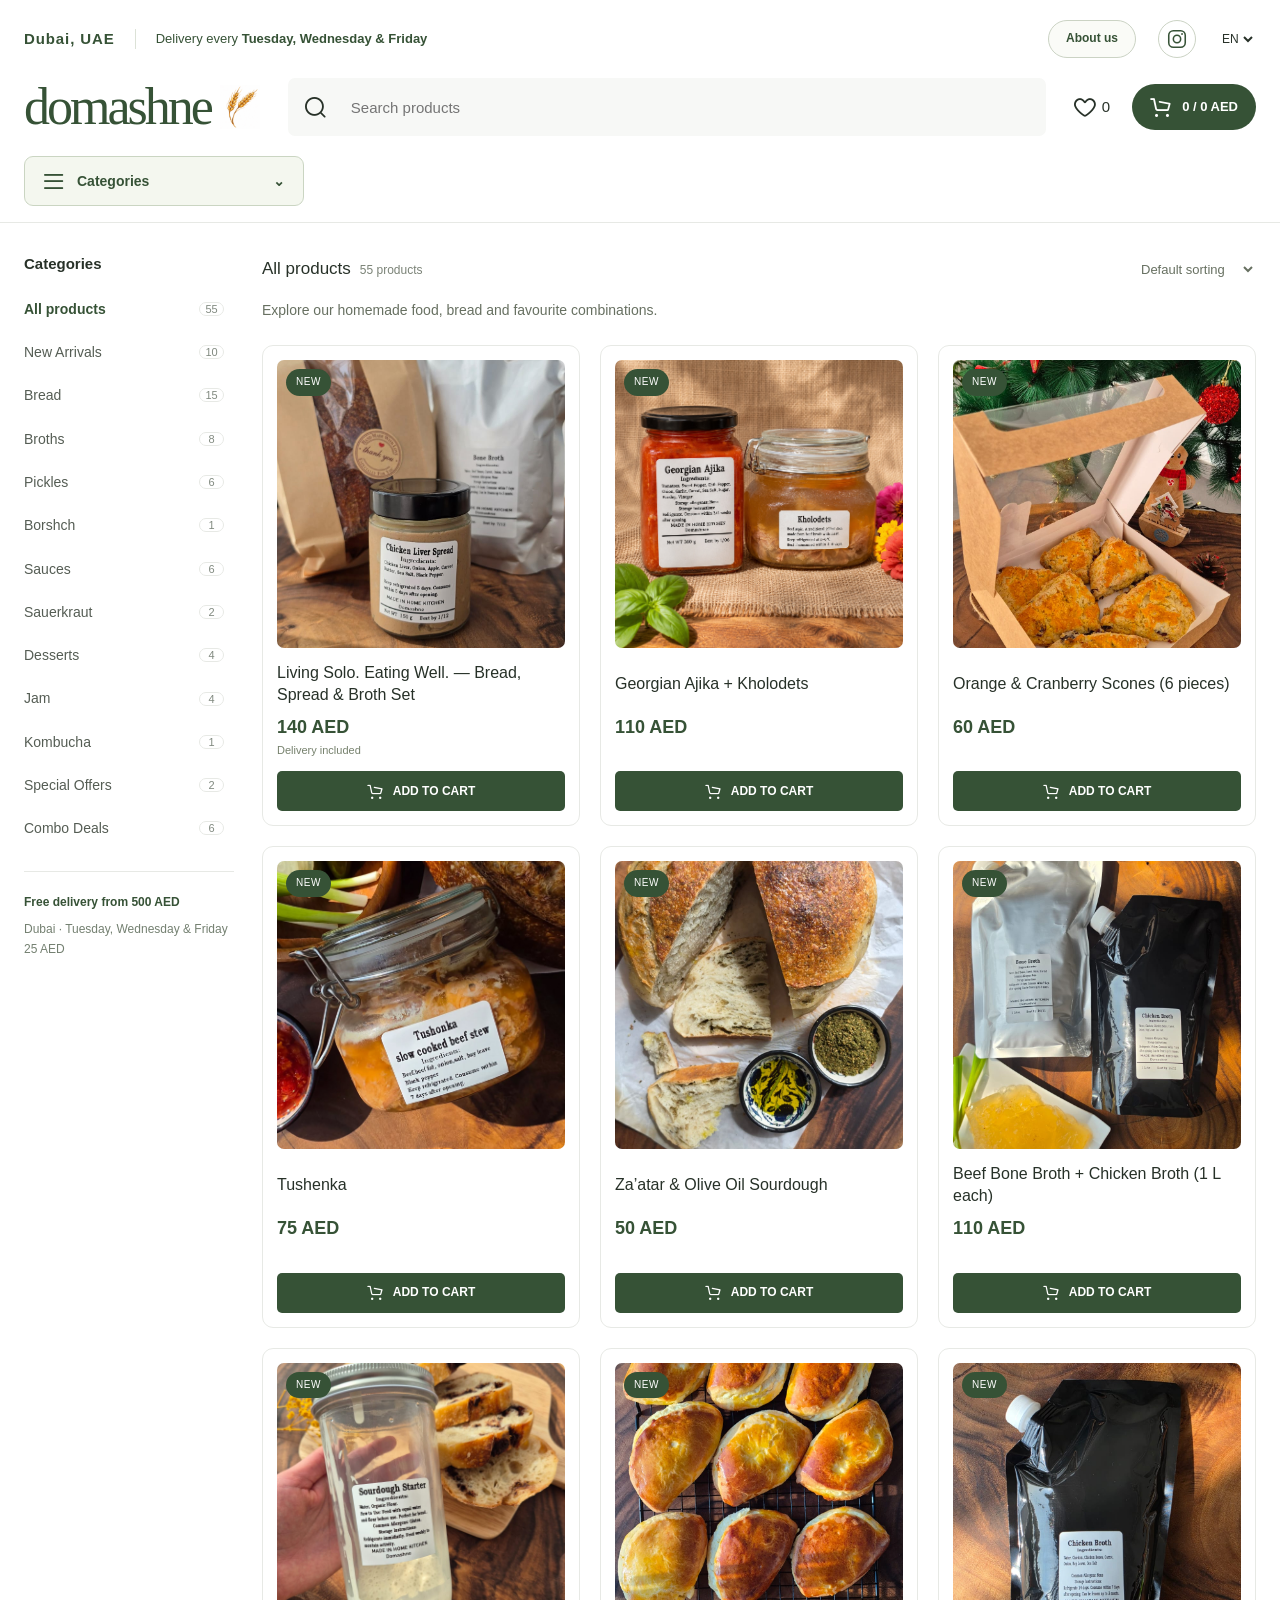
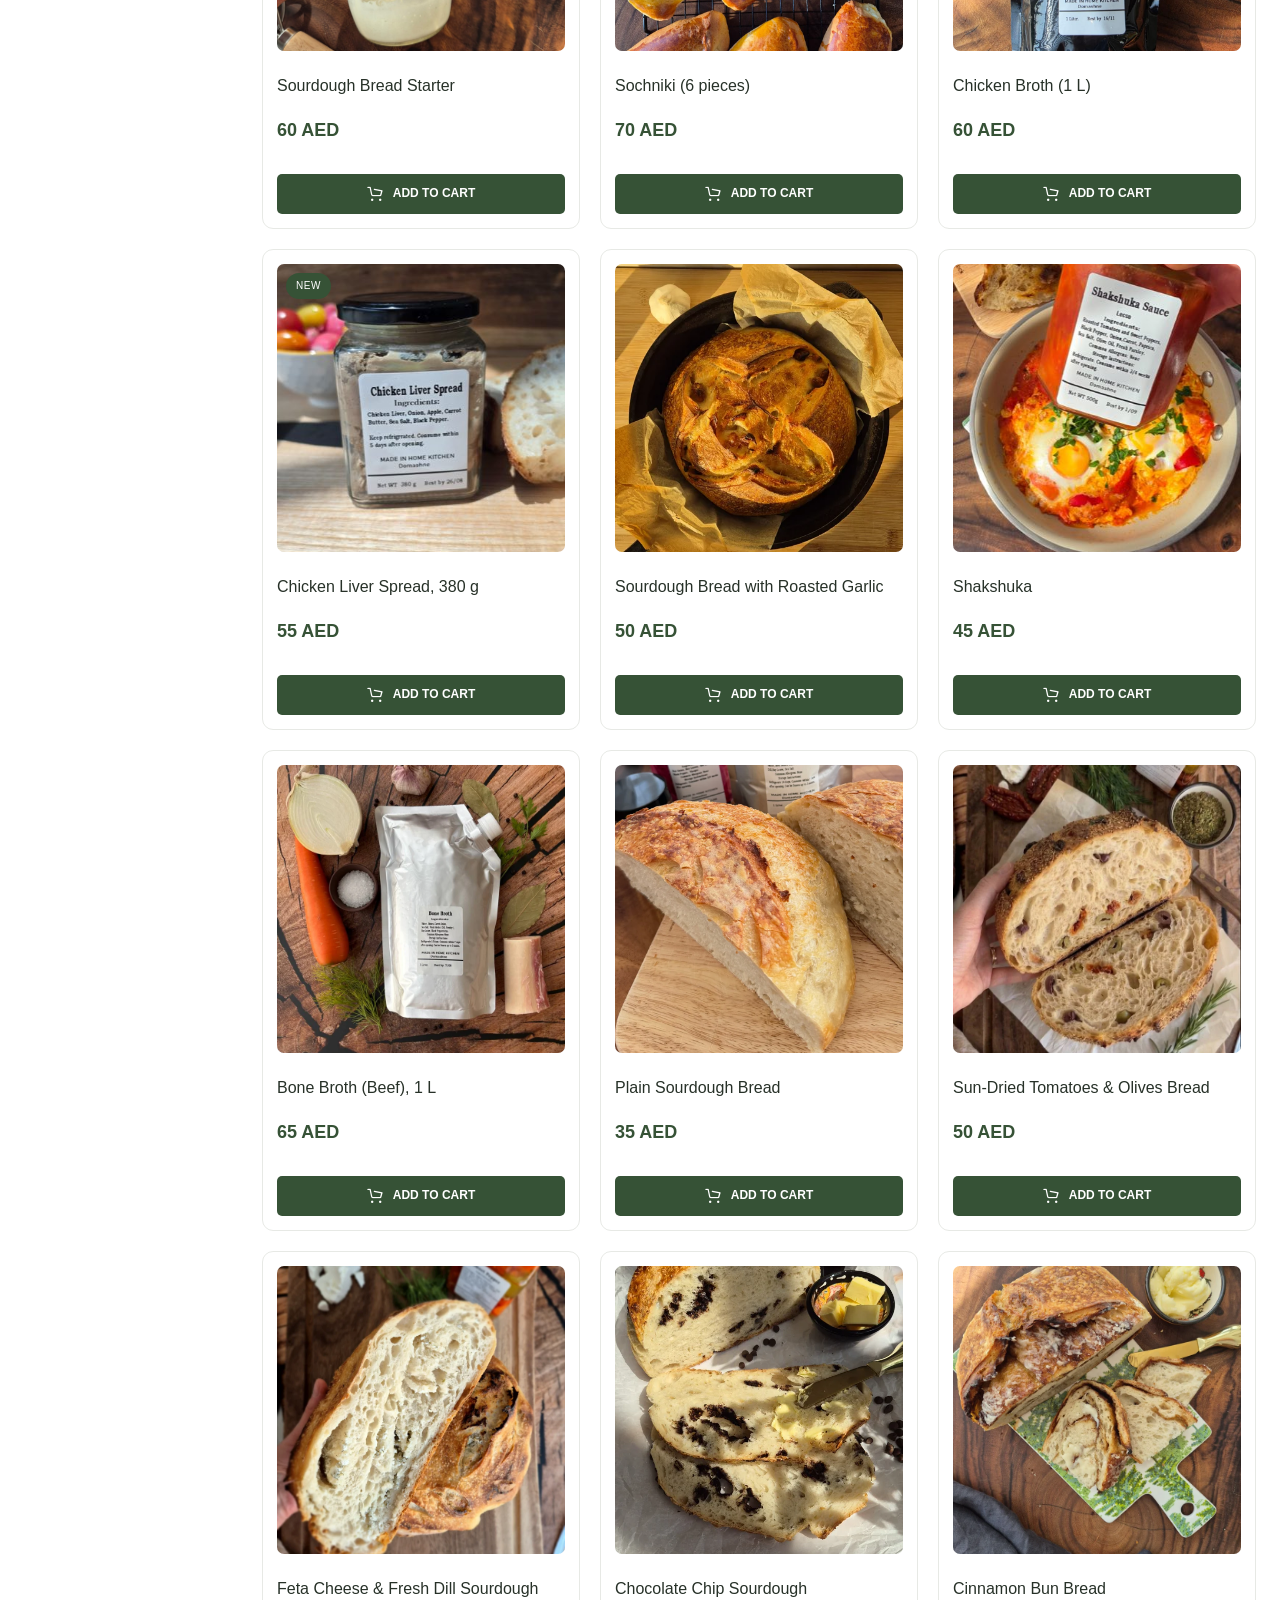
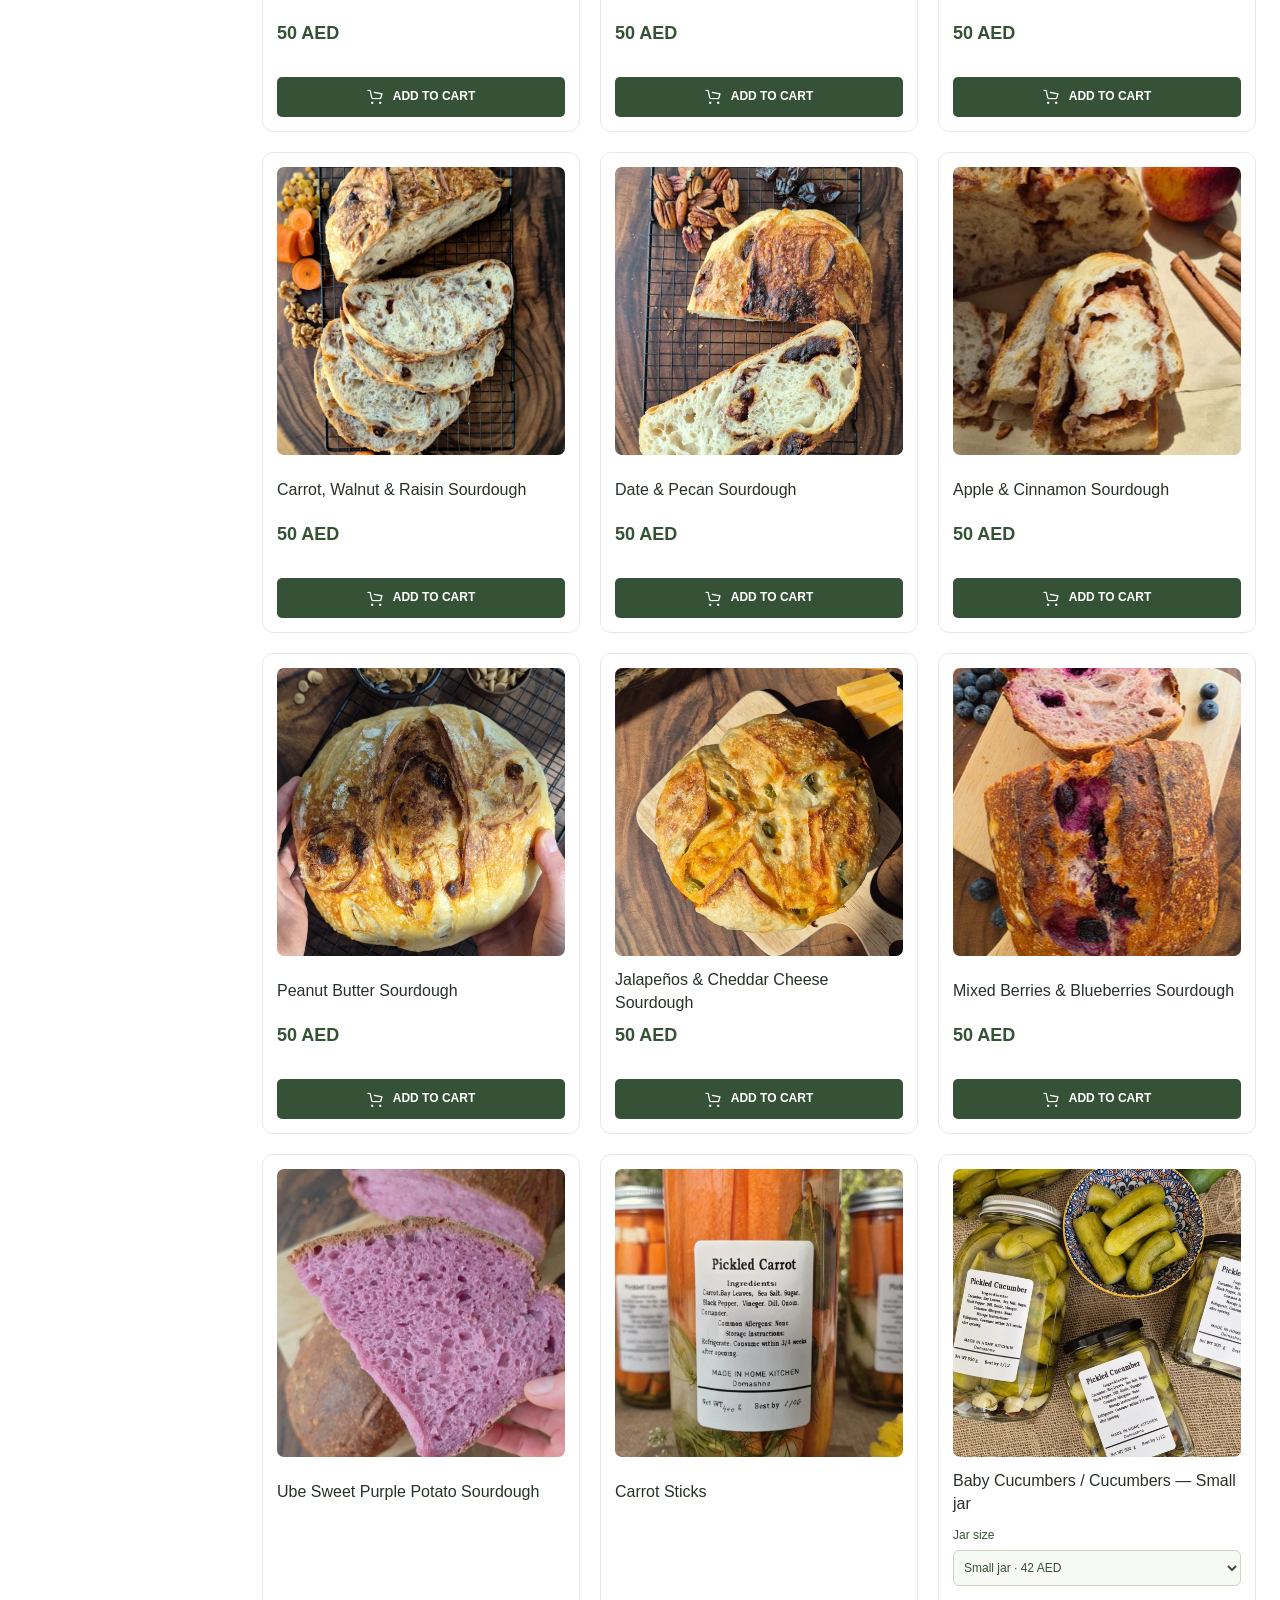
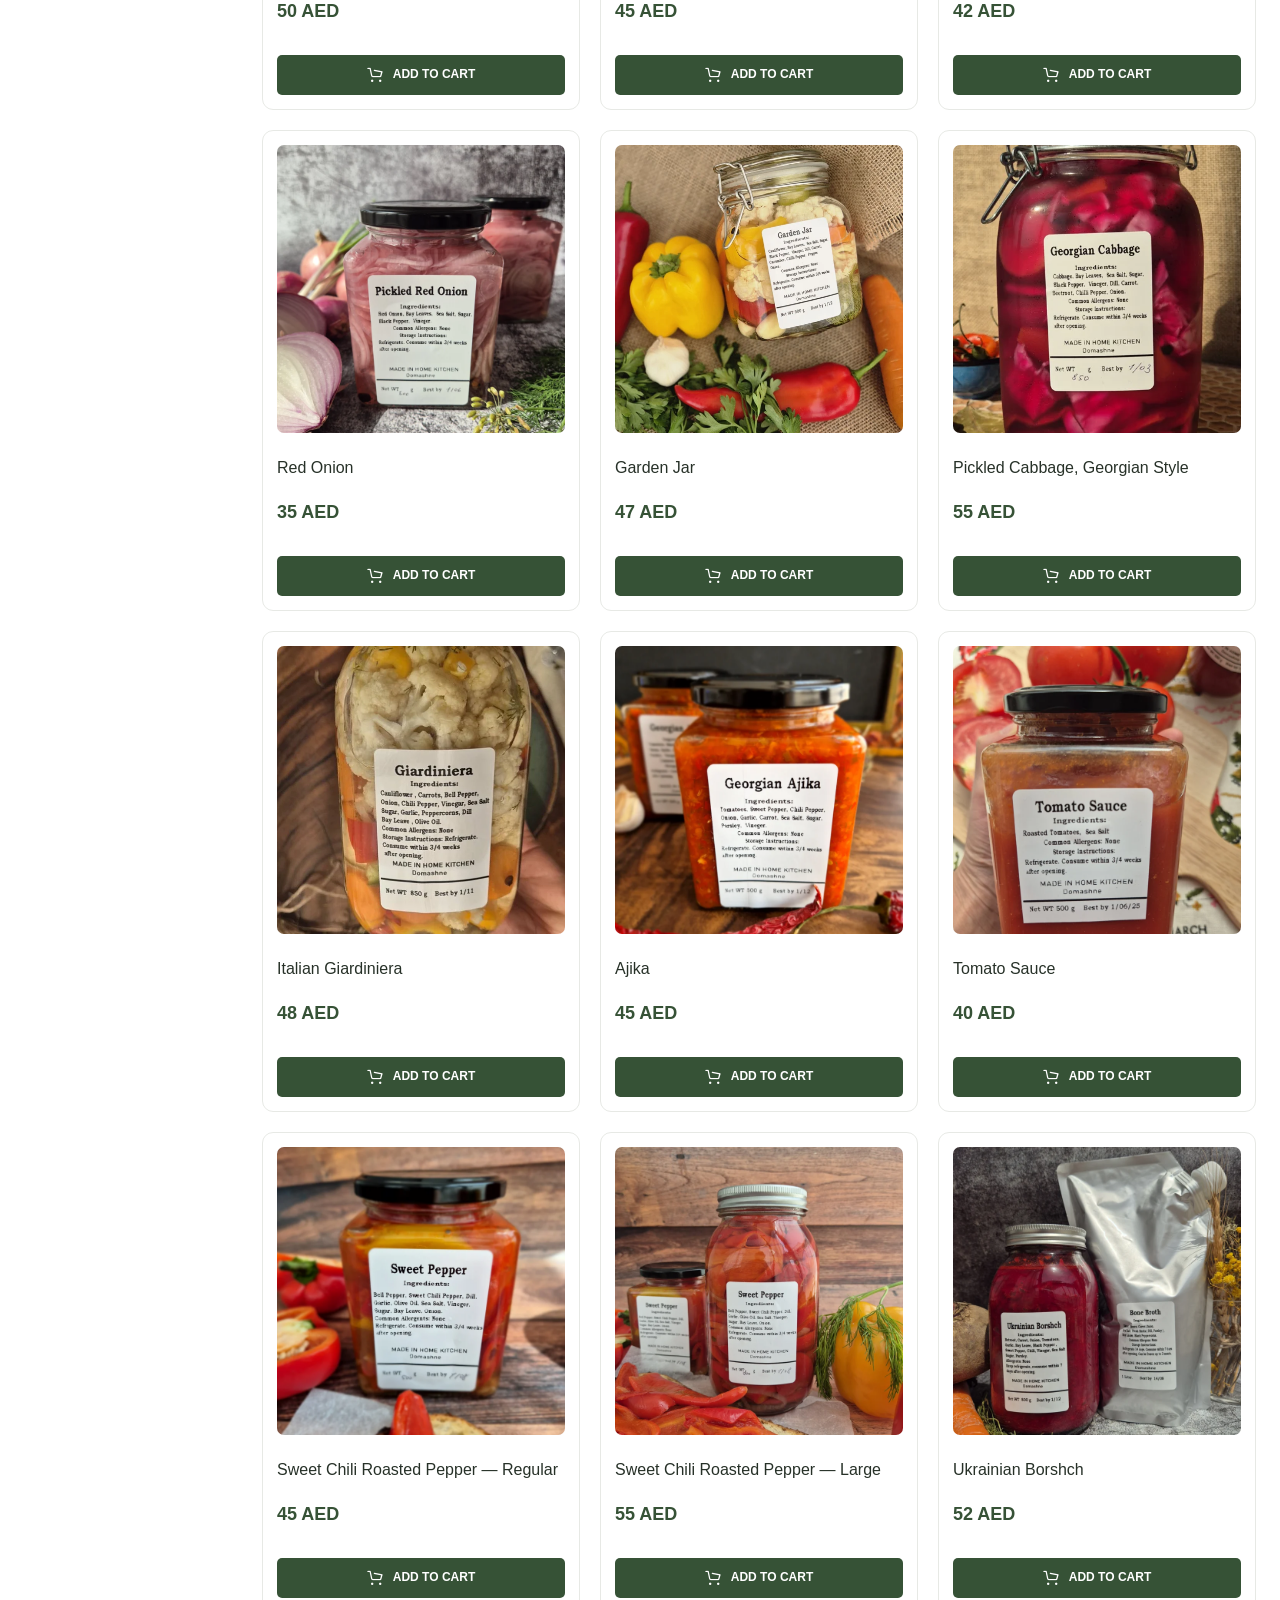
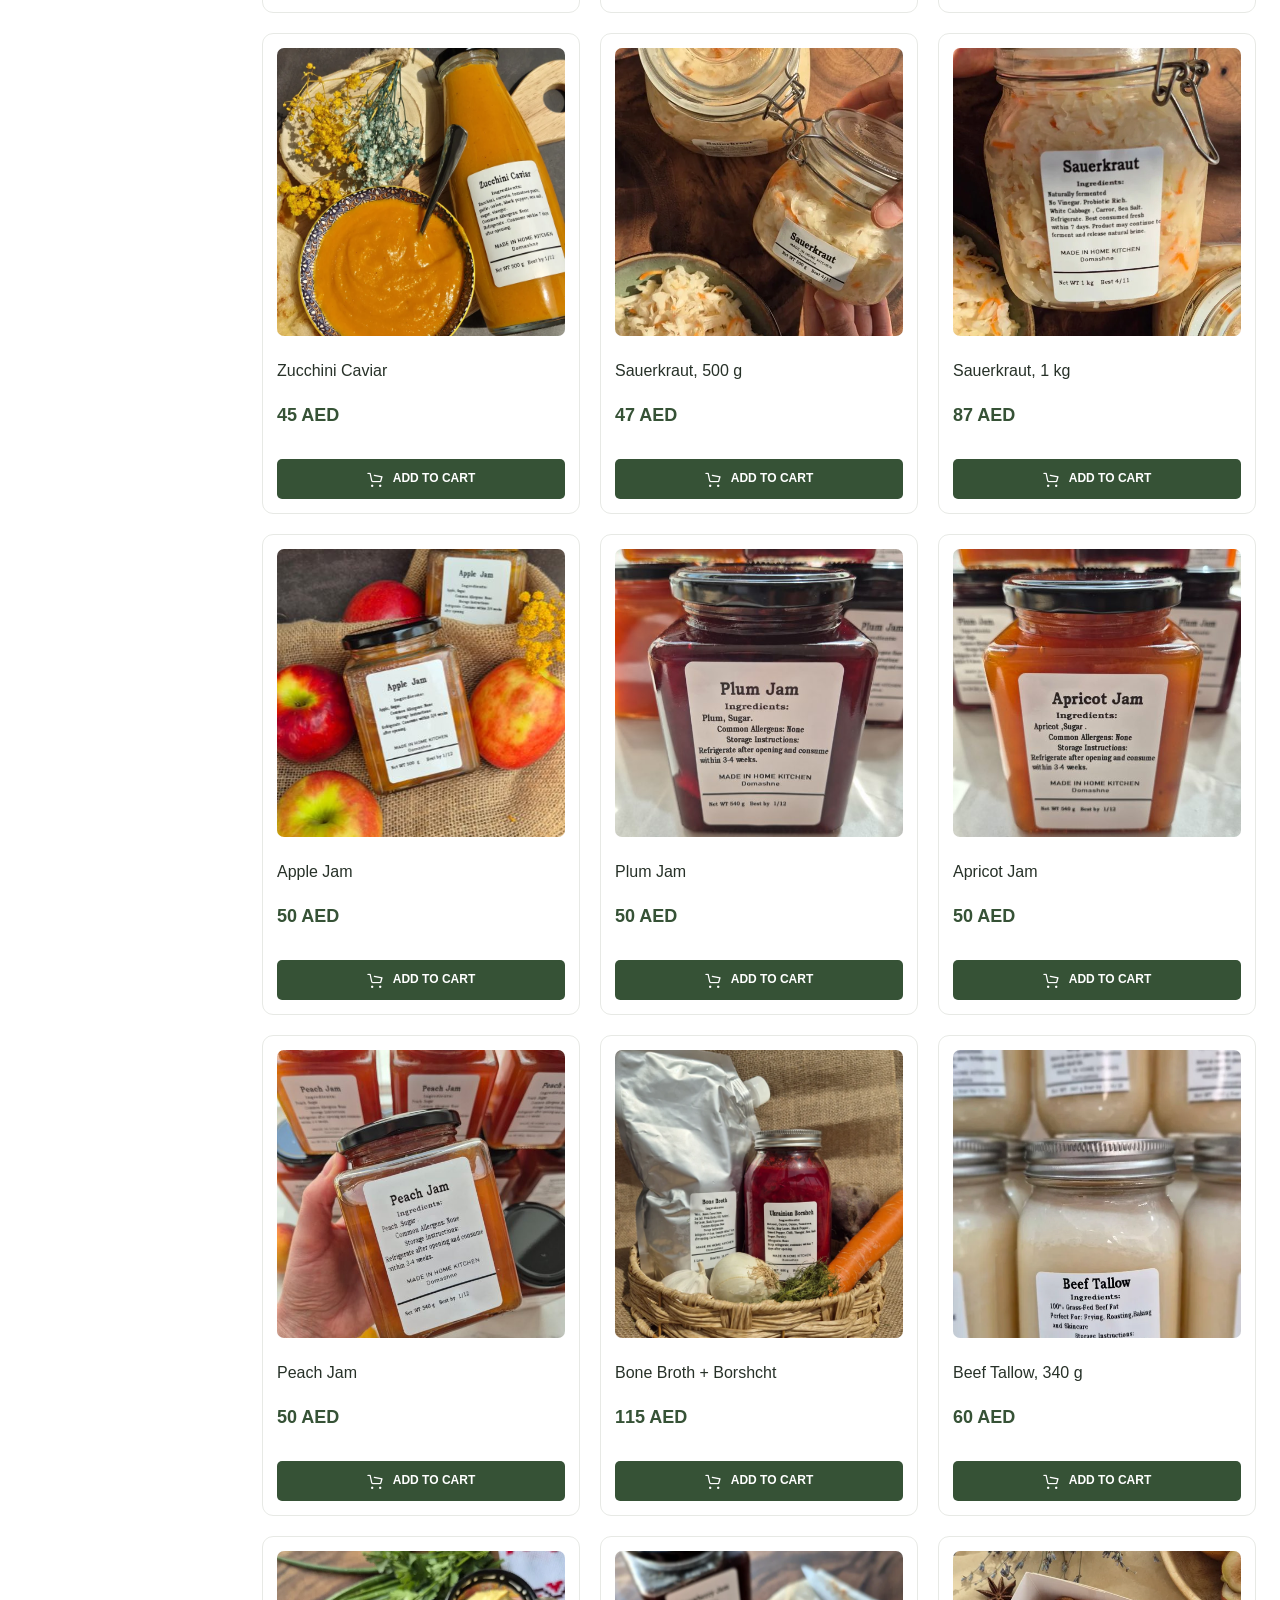
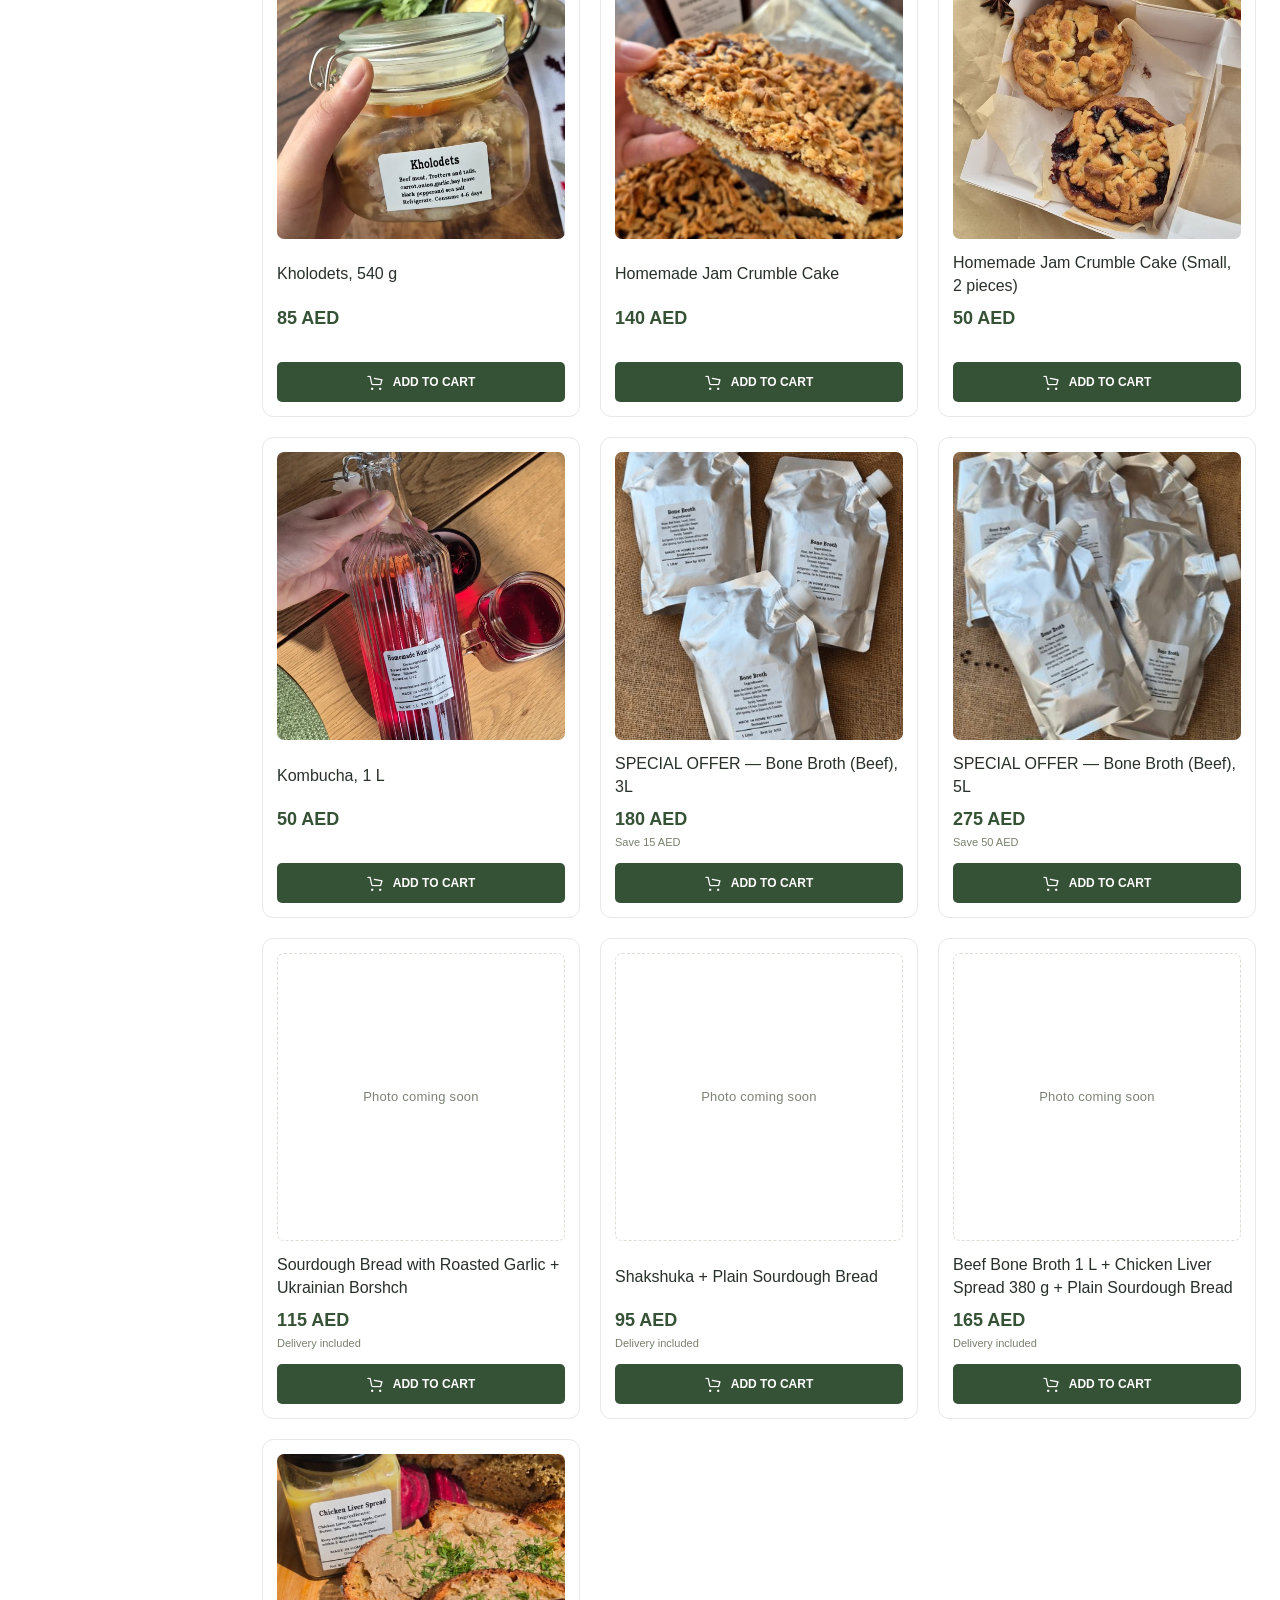
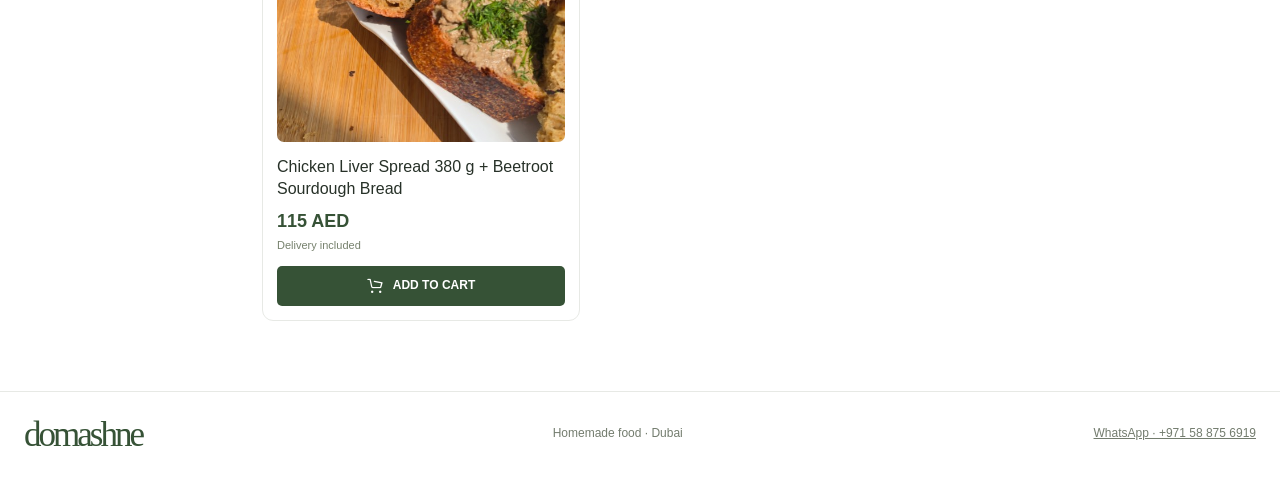
==== commit 8290037a: "Set confirmed small Jam Crumble Cake price to 50 AED" ====
--- a/index.html
+++ b/index.html
@@ -116,7 +116,7 @@
 .featured-product .item + .item{border-top:1px dotted var(--line)}
 </style><link rel="stylesheet" href="redesign.css"></head><body><noscript><img alt="" height="1" width="1" style="display:none"
 src="https://www.facebook.com/tr?id=1103655601557656&ev=PageView&noscript=1"
-/></noscript><div class="wrap"><header class="hero"><button type="button" id="about-button" aria-haspopup="dialog" aria-controls="about-dialog">About us</button><div class="language-switch"><button id="language-button" type="button" aria-expanded="false" aria-controls="language-options" aria-label="English"><span>EN</span><span aria-hidden="true">⌄</span></button><div id="language-options" hidden><button type="button" data-language="en" lang="en" aria-pressed="true">English</button><button type="button" data-language="uk" lang="uk" aria-pressed="false">Українська</button><button type="button" data-language="ru" lang="ru" aria-pressed="false">Русский</button></div></div><h1>domashne</h1><p>Homemade food · Dubai</p><div class="top-buttons"><a class="wa" href="https://api.whatsapp.com/send/?phone=971588756919&type=phone_number&app_absent=0" target="_blank">WhatsApp</a><a href="https://www.instagram.com/domashneae/" target="_blank">View food photos on Instagram</a></div></header><div class="order-info"><strong>Delivery across Dubai:</strong> Tuesday, Wednesday &amp; Friday · 25 AED<br><strong>Free delivery on orders from 500 AED</strong><br>5% VAT applies to payment-link orders.</div><section class="menu-card" id="sourdough-bread"><h2>Sourdough Bread Selection</h2><p class=subtitle>All made with natural sourdough starter</p><div class="item"><div><div class="item-name">Plain Sourdough Bread</div><div class="price">35 AED</div></div><div class="qty"><button onclick="changeQty(1,-1)">−</button><span id="q1">0</span><button onclick="changeQty(1,1)">+</button></div></div><div class="item"><div><div class="item-name">Sourdough Bread with Roasted Garlic</div><div class="price">50 AED</div></div><div class="qty"><button onclick="changeQty(2,-1)">−</button><span id="q2">0</span><button onclick="changeQty(2,1)">+</button></div></div><div class="item"><div><div class="item-name">Sun-Dried Tomatoes &amp; Olives Bread</div><div class="price">50 AED</div></div><div class="qty"><button onclick="changeQty(3,-1)">−</button><span id="q3">0</span><button onclick="changeQty(3,1)">+</button></div></div><div class="item"><div><div class="item-name">Feta Cheese &amp; Fresh Dill Sourdough</div><div class="price">50 AED</div></div><div class="qty"><button onclick="changeQty(4,-1)">−</button><span id="q4">0</span><button onclick="changeQty(4,1)">+</button></div></div><div class="item"><div><div class="item-name">Chocolate Chip Sourdough</div><div class="price">50 AED</div></div><div class="qty"><button onclick="changeQty(5,-1)">−</button><span id="q5">0</span><button onclick="changeQty(5,1)">+</button></div></div><div class="item"><div><div class="item-name">Cinnamon Bun Bread</div><div class="price">50 AED</div></div><div class="qty"><button onclick="changeQty(6,-1)">−</button><span id="q6">0</span><button onclick="changeQty(6,1)">+</button></div></div><div class="item"><div><div class="item-name">Carrot, Walnut &amp; Raisin Sourdough</div><div class="price">50 AED</div></div><div class="qty"><button onclick="changeQty(7,-1)">−</button><span id="q7">0</span><button onclick="changeQty(7,1)">+</button></div></div><div class="item"><div><div class="item-name">Date &amp; Pecan Sourdough</div><div class="price">50 AED</div></div><div class="qty"><button onclick="changeQty(8,-1)">−</button><span id="q8">0</span><button onclick="changeQty(8,1)">+</button></div></div><div class="item"><div><div class="item-name">Apple &amp; Cinnamon Sourdough</div><div class="price">50 AED</div></div><div class="qty"><button onclick="changeQty(9,-1)">−</button><span id="q9">0</span><button onclick="changeQty(9,1)">+</button></div></div><div class="item"><div><div class="item-name">Peanut Butter Sourdough</div><div class="price">50 AED</div></div><div class="qty"><button onclick="changeQty(10,-1)">−</button><span id="q10">0</span><button onclick="changeQty(10,1)">+</button></div></div><div class="item"><div><div class="item-name">Jalapeños &amp; Cheddar Cheese Sourdough</div><div class="price">50 AED</div></div><div class="qty"><button onclick="changeQty(11,-1)">−</button><span id="q11">0</span><button onclick="changeQty(11,1)">+</button></div></div><div class="item"><div><div class="item-name">Mixed Berries &amp; Blueberries Sourdough</div><div class="price">50 AED</div></div><div class="qty"><button onclick="changeQty(12,-1)">−</button><span id="q12">0</span><button onclick="changeQty(12,1)">+</button></div></div><div class="item"><div><div class="item-name">Ube Sweet Purple Potato Sourdough</div><div class="price">50 AED</div></div><div class="qty"><button onclick="changeQty(13,-1)">−</button><span id="q13">0</span><button onclick="changeQty(13,1)">+</button></div></div></section><section class="menu-card"><h2>Homemade Pickles</h2><p class=subtitle>Sweet &amp; sour brine using apple cider vinegar</p><div class="item"><div><div class="item-name">Carrot Sticks</div><div class="price">45 AED</div></div><div class="qty"><button onclick="changeQty(14,-1)">−</button><span id="q14">0</span><button onclick="changeQty(14,1)">+</button></div></div><div class="item"><div><div class="item-name">Baby Cucumbers / Cucumbers</div><div class="price">47 AED</div></div><div class="qty"><button onclick="changeQty(15,-1)">−</button><span id="q15">0</span><button onclick="changeQty(15,1)">+</button></div></div><div class="item"><div><div class="item-name">Red Onion</div><div class="price">35 AED</div></div><div class="qty"><button onclick="changeQty(16,-1)">−</button><span id="q16">0</span><button onclick="changeQty(16,1)">+</button></div></div><div class="item"><div><div class="item-name">Garden Jar</div><div class="price">47 AED</div></div><div class="qty"><button onclick="changeQty(17,-1)">−</button><span id="q17">0</span><button onclick="changeQty(17,1)">+</button></div></div><div class="item"><div><div class="item-name">Pickled Cabbage, Georgian Style</div><div class="price">55 AED</div></div><div class="qty"><button onclick="changeQty(18,-1)">−</button><span id="q18">0</span><button onclick="changeQty(18,1)">+</button></div></div><div class="item"><div><div class="item-name">Italian Giardiniera</div><div class="price">48 AED</div></div><div class="qty"><button onclick="changeQty(19,-1)">−</button><span id="q19">0</span><button onclick="changeQty(19,1)">+</button></div></div></section><section class="menu-card" id="sauces-and-borshch"><h2>House-Made Sauces</h2><div class="item"><div><div class="item-name">Shakshuka</div><div class="price">45 AED</div></div><div class="qty"><button onclick="changeQty(20,-1)">−</button><span id="q20">0</span><button onclick="changeQty(20,1)">+</button></div></div><div class="item"><div><div class="item-name">Ajika</div><div class="price">45 AED</div></div><div class="qty"><button onclick="changeQty(21,-1)">−</button><span id="q21">0</span><button onclick="changeQty(21,1)">+</button></div></div><div class="item"><div><div class="item-name">Tomato Sauce</div><div class="price">40 AED</div></div><div class="qty"><button onclick="changeQty(22,-1)">−</button><span id="q22">0</span><button onclick="changeQty(22,1)">+</button></div></div><div class="item"><div><div class="item-name">Sweet Chili Roasted Pepper — Regular</div><div class="price">45 AED</div></div><div class="qty"><button onclick="changeQty(23,-1)">−</button><span id="q23">0</span><button onclick="changeQty(23,1)">+</button></div></div><div class="item"><div><div class="item-name">Sweet Chili Roasted Pepper — Large</div><div class="price">55 AED</div></div><div class="qty"><button onclick="changeQty(24,-1)">−</button><span id="q24">0</span><button onclick="changeQty(24,1)">+</button></div></div><div class="item"><div><div class="item-name">Ukrainian Borshch</div><div class="price">52 AED</div></div><div class="qty"><button onclick="changeQty(25,-1)">−</button><span id="q25">0</span><button onclick="changeQty(25,1)">+</button></div></div><div class="item"><div><div class="item-name">Zucchini Caviar</div><div class="price">45 AED</div></div><div class="qty"><button onclick="changeQty(26,-1)">−</button><span id="q26">0</span><button onclick="changeQty(26,1)">+</button></div></div></section><section class="menu-card" id="sauerkraut"><h2>Sauerkraut</h2><div class="item"><div><div class="item-name">Sauerkraut, 500 g</div><div class="price">47 AED</div></div><div class="qty"><button onclick="changeQty(27,-1)">−</button><span id="q27">0</span><button onclick="changeQty(27,1)">+</button></div></div><div class="item"><div><div class="item-name">Sauerkraut, 1 kg</div><div class="price">87 AED</div></div><div class="qty"><button onclick="changeQty(28,-1)">−</button><span id="q28">0</span><button onclick="changeQty(28,1)">+</button></div></div></section><section class="menu-card"><h2>Seasonal Jam</h2><div class="item"><div><div class="item-name">Apple Jam</div><div class="price">50 AED</div></div><div class="qty"><button onclick="changeQty(29,-1)">−</button><span id="q29">0</span><button onclick="changeQty(29,1)">+</button></div></div><div class="item"><div><div class="item-name">Plum Jam</div><div class="price">50 AED</div></div><div class="qty"><button onclick="changeQty(30,-1)">−</button><span id="q30">0</span><button onclick="changeQty(30,1)">+</button></div></div><div class="item"><div><div class="item-name">Apricot Jam</div><div class="price">50 AED</div></div><div class="qty"><button onclick="changeQty(31,-1)">−</button><span id="q31">0</span><button onclick="changeQty(31,1)">+</button></div></div><div class="item"><div><div class="item-name">Peach Jam</div><div class="price">50 AED</div></div><div class="qty"><button onclick="changeQty(32,-1)">−</button><span id="q32">0</span><button onclick="changeQty(32,1)">+</button></div></div></section><section class="menu-card" id="broths"><h2>Bone Broth &amp; More</h2><div class="item"><div><div class="item-name">Bone Broth + Borshcht</div><div class="price">115 AED</div></div><div class="qty"><button onclick="changeQty(33,-1)">−</button><span id="q33">0</span><button onclick="changeQty(33,1)">+</button></div></div><div class="item"><div><div class="item-name">Bone Broth (Beef), 1 L</div><div class="price">65 AED</div></div><div class="qty"><button onclick="changeQty(34,-1)">−</button><span id="q34">0</span><button onclick="changeQty(34,1)">+</button></div></div><div class="item"><div><div class="item-name">Chicken Broth, 1 L</div><div class="price">60 AED</div></div><div class="qty"><button onclick="changeQty(35,-1)">−</button><span id="q35">0</span><button onclick="changeQty(35,1)">+</button></div></div><div class="item"><div><div class="item-name">Beef Tallow, 340 g</div><div class="price">60 AED</div></div><div class="qty"><button onclick="changeQty(36,-1)">−</button><span id="q36">0</span><button onclick="changeQty(36,1)">+</button></div></div><div class="item"><div><div class="item-name">Kholodets, 540 g</div><div class="price">85 AED</div></div><div class="qty"><button onclick="changeQty(37,-1)">−</button><span id="q37">0</span><button onclick="changeQty(37,1)">+</button></div></div></section><section class="menu-card"><h2>Special Offer</h2><div class="item"><div><div class="item-name">SPECIAL OFFER — Bone Broth (Beef), 3L</div><div class="price">180 AED (Save 15 AED)</div></div><div class="qty"><button onclick="changeQty(44,-1)">−</button><span id="q44">0</span><button onclick="changeQty(44,1)">+</button></div></div><div class="item"><div><div class="item-name">SPECIAL OFFER — Bone Broth (Beef), 5L</div><div class="price">275 AED (Save 50 AED)</div></div><div class="qty"><button onclick="changeQty(45,-1)">−</button><span id="q45">0</span><button onclick="changeQty(45,1)">+</button></div></div></section><section class="menu-card"><h2>Sweet Treats</h2><div class="item"><div><div class="item-name">Homemade Jam Crumble Cake</div><div class="price">140 AED</div></div><div class="qty"><button onclick="changeQty(38,-1)">−</button><span id="q38">0</span><button onclick="changeQty(38,1)">+</button></div></div><div class="item"><div><div class="item-name">Homemade Jam Crumble Cake (Small, 2 pieces)</div><div class="price">40 AED</div></div><div class="qty"><button onclick="changeQty(39,-1)">−</button><span id="q39">0</span><button onclick="changeQty(39,1)">+</button></div></div><div class="item"><div><div class="item-name">Sochniki (6 pieces)</div><div class="price">70 AED</div></div><div class="qty"><button onclick="changeQty(40,-1)">−</button><span id="q40">0</span><button onclick="changeQty(40,1)">+</button></div></div><div class="item"><div><div class="item-name">Oreshki (10 pieces)</div><div class="price">35 AED</div></div><div class="qty"><button onclick="changeQty(41,-1)">−</button><span id="q41">0</span><button onclick="changeQty(41,1)">+</button></div></div><div class="item"><div><div class="item-name">Oreshki (20 pieces)</div><div class="price">60 AED</div></div><div class="qty"><button onclick="changeQty(42,-1)">−</button><span id="q42">0</span><button onclick="changeQty(42,1)">+</button></div></div></section><section class="menu-card"><h2>Kombucha</h2><div class="item"><div><div class="item-name">Kombucha, 1 L</div><div class="price">50 AED</div></div><div class="qty"><button onclick="changeQty(43,-1)">−</button><span id="q43">0</span><button onclick="changeQty(43,1)">+</button></div></div></section>
+/></noscript><div class="wrap"><header class="hero"><button type="button" id="about-button" aria-haspopup="dialog" aria-controls="about-dialog">About us</button><div class="language-switch"><button id="language-button" type="button" aria-expanded="false" aria-controls="language-options" aria-label="English"><span>EN</span><span aria-hidden="true">⌄</span></button><div id="language-options" hidden><button type="button" data-language="en" lang="en" aria-pressed="true">English</button><button type="button" data-language="uk" lang="uk" aria-pressed="false">Українська</button><button type="button" data-language="ru" lang="ru" aria-pressed="false">Русский</button></div></div><h1>domashne</h1><p>Homemade food · Dubai</p><div class="top-buttons"><a class="wa" href="https://api.whatsapp.com/send/?phone=971588756919&type=phone_number&app_absent=0" target="_blank">WhatsApp</a><a href="https://www.instagram.com/domashneae/" target="_blank">View food photos on Instagram</a></div></header><div class="order-info"><strong>Delivery across Dubai:</strong> Tuesday, Wednesday &amp; Friday · 25 AED<br><strong>Free delivery on orders from 500 AED</strong><br>5% VAT applies to payment-link orders.</div><section class="menu-card" id="sourdough-bread"><h2>Sourdough Bread Selection</h2><p class=subtitle>All made with natural sourdough starter</p><div class="item"><div><div class="item-name">Plain Sourdough Bread</div><div class="price">35 AED</div></div><div class="qty"><button onclick="changeQty(1,-1)">−</button><span id="q1">0</span><button onclick="changeQty(1,1)">+</button></div></div><div class="item"><div><div class="item-name">Sourdough Bread with Roasted Garlic</div><div class="price">50 AED</div></div><div class="qty"><button onclick="changeQty(2,-1)">−</button><span id="q2">0</span><button onclick="changeQty(2,1)">+</button></div></div><div class="item"><div><div class="item-name">Sun-Dried Tomatoes &amp; Olives Bread</div><div class="price">50 AED</div></div><div class="qty"><button onclick="changeQty(3,-1)">−</button><span id="q3">0</span><button onclick="changeQty(3,1)">+</button></div></div><div class="item"><div><div class="item-name">Feta Cheese &amp; Fresh Dill Sourdough</div><div class="price">50 AED</div></div><div class="qty"><button onclick="changeQty(4,-1)">−</button><span id="q4">0</span><button onclick="changeQty(4,1)">+</button></div></div><div class="item"><div><div class="item-name">Chocolate Chip Sourdough</div><div class="price">50 AED</div></div><div class="qty"><button onclick="changeQty(5,-1)">−</button><span id="q5">0</span><button onclick="changeQty(5,1)">+</button></div></div><div class="item"><div><div class="item-name">Cinnamon Bun Bread</div><div class="price">50 AED</div></div><div class="qty"><button onclick="changeQty(6,-1)">−</button><span id="q6">0</span><button onclick="changeQty(6,1)">+</button></div></div><div class="item"><div><div class="item-name">Carrot, Walnut &amp; Raisin Sourdough</div><div class="price">50 AED</div></div><div class="qty"><button onclick="changeQty(7,-1)">−</button><span id="q7">0</span><button onclick="changeQty(7,1)">+</button></div></div><div class="item"><div><div class="item-name">Date &amp; Pecan Sourdough</div><div class="price">50 AED</div></div><div class="qty"><button onclick="changeQty(8,-1)">−</button><span id="q8">0</span><button onclick="changeQty(8,1)">+</button></div></div><div class="item"><div><div class="item-name">Apple &amp; Cinnamon Sourdough</div><div class="price">50 AED</div></div><div class="qty"><button onclick="changeQty(9,-1)">−</button><span id="q9">0</span><button onclick="changeQty(9,1)">+</button></div></div><div class="item"><div><div class="item-name">Peanut Butter Sourdough</div><div class="price">50 AED</div></div><div class="qty"><button onclick="changeQty(10,-1)">−</button><span id="q10">0</span><button onclick="changeQty(10,1)">+</button></div></div><div class="item"><div><div class="item-name">Jalapeños &amp; Cheddar Cheese Sourdough</div><div class="price">50 AED</div></div><div class="qty"><button onclick="changeQty(11,-1)">−</button><span id="q11">0</span><button onclick="changeQty(11,1)">+</button></div></div><div class="item"><div><div class="item-name">Mixed Berries &amp; Blueberries Sourdough</div><div class="price">50 AED</div></div><div class="qty"><button onclick="changeQty(12,-1)">−</button><span id="q12">0</span><button onclick="changeQty(12,1)">+</button></div></div><div class="item"><div><div class="item-name">Ube Sweet Purple Potato Sourdough</div><div class="price">50 AED</div></div><div class="qty"><button onclick="changeQty(13,-1)">−</button><span id="q13">0</span><button onclick="changeQty(13,1)">+</button></div></div></section><section class="menu-card"><h2>Homemade Pickles</h2><p class=subtitle>Sweet &amp; sour brine using apple cider vinegar</p><div class="item"><div><div class="item-name">Carrot Sticks</div><div class="price">45 AED</div></div><div class="qty"><button onclick="changeQty(14,-1)">−</button><span id="q14">0</span><button onclick="changeQty(14,1)">+</button></div></div><div class="item"><div><div class="item-name">Baby Cucumbers / Cucumbers</div><div class="price">47 AED</div></div><div class="qty"><button onclick="changeQty(15,-1)">−</button><span id="q15">0</span><button onclick="changeQty(15,1)">+</button></div></div><div class="item"><div><div class="item-name">Red Onion</div><div class="price">35 AED</div></div><div class="qty"><button onclick="changeQty(16,-1)">−</button><span id="q16">0</span><button onclick="changeQty(16,1)">+</button></div></div><div class="item"><div><div class="item-name">Garden Jar</div><div class="price">47 AED</div></div><div class="qty"><button onclick="changeQty(17,-1)">−</button><span id="q17">0</span><button onclick="changeQty(17,1)">+</button></div></div><div class="item"><div><div class="item-name">Pickled Cabbage, Georgian Style</div><div class="price">55 AED</div></div><div class="qty"><button onclick="changeQty(18,-1)">−</button><span id="q18">0</span><button onclick="changeQty(18,1)">+</button></div></div><div class="item"><div><div class="item-name">Italian Giardiniera</div><div class="price">48 AED</div></div><div class="qty"><button onclick="changeQty(19,-1)">−</button><span id="q19">0</span><button onclick="changeQty(19,1)">+</button></div></div></section><section class="menu-card" id="sauces-and-borshch"><h2>House-Made Sauces</h2><div class="item"><div><div class="item-name">Shakshuka</div><div class="price">45 AED</div></div><div class="qty"><button onclick="changeQty(20,-1)">−</button><span id="q20">0</span><button onclick="changeQty(20,1)">+</button></div></div><div class="item"><div><div class="item-name">Ajika</div><div class="price">45 AED</div></div><div class="qty"><button onclick="changeQty(21,-1)">−</button><span id="q21">0</span><button onclick="changeQty(21,1)">+</button></div></div><div class="item"><div><div class="item-name">Tomato Sauce</div><div class="price">40 AED</div></div><div class="qty"><button onclick="changeQty(22,-1)">−</button><span id="q22">0</span><button onclick="changeQty(22,1)">+</button></div></div><div class="item"><div><div class="item-name">Sweet Chili Roasted Pepper — Regular</div><div class="price">45 AED</div></div><div class="qty"><button onclick="changeQty(23,-1)">−</button><span id="q23">0</span><button onclick="changeQty(23,1)">+</button></div></div><div class="item"><div><div class="item-name">Sweet Chili Roasted Pepper — Large</div><div class="price">55 AED</div></div><div class="qty"><button onclick="changeQty(24,-1)">−</button><span id="q24">0</span><button onclick="changeQty(24,1)">+</button></div></div><div class="item"><div><div class="item-name">Ukrainian Borshch</div><div class="price">52 AED</div></div><div class="qty"><button onclick="changeQty(25,-1)">−</button><span id="q25">0</span><button onclick="changeQty(25,1)">+</button></div></div><div class="item"><div><div class="item-name">Zucchini Caviar</div><div class="price">45 AED</div></div><div class="qty"><button onclick="changeQty(26,-1)">−</button><span id="q26">0</span><button onclick="changeQty(26,1)">+</button></div></div></section><section class="menu-card" id="sauerkraut"><h2>Sauerkraut</h2><div class="item"><div><div class="item-name">Sauerkraut, 500 g</div><div class="price">47 AED</div></div><div class="qty"><button onclick="changeQty(27,-1)">−</button><span id="q27">0</span><button onclick="changeQty(27,1)">+</button></div></div><div class="item"><div><div class="item-name">Sauerkraut, 1 kg</div><div class="price">87 AED</div></div><div class="qty"><button onclick="changeQty(28,-1)">−</button><span id="q28">0</span><button onclick="changeQty(28,1)">+</button></div></div></section><section class="menu-card"><h2>Seasonal Jam</h2><div class="item"><div><div class="item-name">Apple Jam</div><div class="price">50 AED</div></div><div class="qty"><button onclick="changeQty(29,-1)">−</button><span id="q29">0</span><button onclick="changeQty(29,1)">+</button></div></div><div class="item"><div><div class="item-name">Plum Jam</div><div class="price">50 AED</div></div><div class="qty"><button onclick="changeQty(30,-1)">−</button><span id="q30">0</span><button onclick="changeQty(30,1)">+</button></div></div><div class="item"><div><div class="item-name">Apricot Jam</div><div class="price">50 AED</div></div><div class="qty"><button onclick="changeQty(31,-1)">−</button><span id="q31">0</span><button onclick="changeQty(31,1)">+</button></div></div><div class="item"><div><div class="item-name">Peach Jam</div><div class="price">50 AED</div></div><div class="qty"><button onclick="changeQty(32,-1)">−</button><span id="q32">0</span><button onclick="changeQty(32,1)">+</button></div></div></section><section class="menu-card" id="broths"><h2>Bone Broth &amp; More</h2><div class="item"><div><div class="item-name">Bone Broth + Borshcht</div><div class="price">115 AED</div></div><div class="qty"><button onclick="changeQty(33,-1)">−</button><span id="q33">0</span><button onclick="changeQty(33,1)">+</button></div></div><div class="item"><div><div class="item-name">Bone Broth (Beef), 1 L</div><div class="price">65 AED</div></div><div class="qty"><button onclick="changeQty(34,-1)">−</button><span id="q34">0</span><button onclick="changeQty(34,1)">+</button></div></div><div class="item"><div><div class="item-name">Chicken Broth, 1 L</div><div class="price">60 AED</div></div><div class="qty"><button onclick="changeQty(35,-1)">−</button><span id="q35">0</span><button onclick="changeQty(35,1)">+</button></div></div><div class="item"><div><div class="item-name">Beef Tallow, 340 g</div><div class="price">60 AED</div></div><div class="qty"><button onclick="changeQty(36,-1)">−</button><span id="q36">0</span><button onclick="changeQty(36,1)">+</button></div></div><div class="item"><div><div class="item-name">Kholodets, 540 g</div><div class="price">85 AED</div></div><div class="qty"><button onclick="changeQty(37,-1)">−</button><span id="q37">0</span><button onclick="changeQty(37,1)">+</button></div></div></section><section class="menu-card"><h2>Special Offer</h2><div class="item"><div><div class="item-name">SPECIAL OFFER — Bone Broth (Beef), 3L</div><div class="price">180 AED (Save 15 AED)</div></div><div class="qty"><button onclick="changeQty(44,-1)">−</button><span id="q44">0</span><button onclick="changeQty(44,1)">+</button></div></div><div class="item"><div><div class="item-name">SPECIAL OFFER — Bone Broth (Beef), 5L</div><div class="price">275 AED (Save 50 AED)</div></div><div class="qty"><button onclick="changeQty(45,-1)">−</button><span id="q45">0</span><button onclick="changeQty(45,1)">+</button></div></div></section><section class="menu-card"><h2>Sweet Treats</h2><div class="item"><div><div class="item-name">Homemade Jam Crumble Cake</div><div class="price">140 AED</div></div><div class="qty"><button onclick="changeQty(38,-1)">−</button><span id="q38">0</span><button onclick="changeQty(38,1)">+</button></div></div><div class="item"><div><div class="item-name">Homemade Jam Crumble Cake (Small, 2 pieces)</div><div class="price">50 AED</div></div><div class="qty"><button onclick="changeQty(39,-1)">−</button><span id="q39">0</span><button onclick="changeQty(39,1)">+</button></div></div><div class="item"><div><div class="item-name">Sochniki (6 pieces)</div><div class="price">70 AED</div></div><div class="qty"><button onclick="changeQty(40,-1)">−</button><span id="q40">0</span><button onclick="changeQty(40,1)">+</button></div></div><div class="item"><div><div class="item-name">Oreshki (10 pieces)</div><div class="price">35 AED</div></div><div class="qty"><button onclick="changeQty(41,-1)">−</button><span id="q41">0</span><button onclick="changeQty(41,1)">+</button></div></div><div class="item"><div><div class="item-name">Oreshki (20 pieces)</div><div class="price">60 AED</div></div><div class="qty"><button onclick="changeQty(42,-1)">−</button><span id="q42">0</span><button onclick="changeQty(42,1)">+</button></div></div></section><section class="menu-card"><h2>Kombucha</h2><div class="item"><div><div class="item-name">Kombucha, 1 L</div><div class="price">50 AED</div></div><div class="qty"><button onclick="changeQty(43,-1)">−</button><span id="q43">0</span><button onclick="changeQty(43,1)">+</button></div></div></section>
 
 <section class="seo-summary" aria-labelledby="homemade-food-dubai-title"><h2 id="homemade-food-dubai-title">Homemade Food Delivery in Dubai</h2><p>Order homemade food from Domashneae for delivery across Dubai. Explore natural sourdough bread, beef bone broth, chicken broth, Ukrainian borshch, sauerkraut, homemade pickles, spreads and desserts.</p><nav aria-label="Popular menu categories"><a href="#sourdough-bread">Sourdough bread</a> · <a href="#broths">Beef bone broth</a> · <a href="#sauerkraut">Sauerkraut</a> · <a href="#sauces-and-borshch">Ukrainian borshch</a></nav></section>
 <p class="note">Choose quantities, open your order and send it via WhatsApp.</p></div>
@@ -168,7 +168,7 @@
 const sectionIds={'Homemade Pickles':'pickles','Sweet Treats':'desserts','Seasonal Jam':'jams','Kombucha':'kombucha','Special Offer':'special-offers'};document.querySelectorAll('.menu-card').forEach(section=>{const heading=section.querySelector('h2');if(heading&&sectionIds[heading.textContent.trim()])section.id=sectionIds[heading.textContent.trim()]});document.querySelectorAll('.item-name').forEach(name=>{if(name.textContent.trim()==='Ukrainian Borshch')name.closest('.item').id='ukrainian-borshch'});document.querySelector('.seo-summary nav').innerHTML='<a data-nav="broths" href="#broths">Broths</a><a data-nav="bread" href="#sourdough-bread">Bread</a><a data-nav="pickles" href="#pickles">Pickles</a><a data-nav="borshch" href="#ukrainian-borshch">Borshch</a><a data-nav="sauces" href="#sauces-and-borshch">Sauces</a><a data-nav="sauerkraut" href="#sauerkraut">Sauerkraut</a><a data-nav="desserts" href="#desserts">Desserts</a><a data-nav="jam" href="#jams">Jam</a><a data-nav="kombucha" href="#kombucha">Kombucha</a><a data-nav="offers" href="#special-offers">Special Offers</a><a data-nav="combos" href="#combos">Combo Deals</a>';
 const summaryContent={en:{title:'Homemade Food Delivery in Dubai',description:'Explore slow-cooked broths, naturally leavened sourdough bread, Ukrainian borshch, house-made sauces, pickles, sauerkraut and traditional desserts.',nav:{broths:'Broths',bread:'Bread',pickles:'Pickles',borshch:'Borshch',sauces:'Sauces',sauerkraut:'Sauerkraut',desserts:'Desserts',jam:'Jam',kombucha:'Kombucha',offers:'Special Offers',combos:'Combo Deals'}},uk:{title:'Доставка домашньої їжі в Дубаї',description:'У меню — наваристі бульйони, натуральний хліб на заквасці, український борщ, домашні соуси, мариновані овочі, квашена капуста та традиційні десерти.',nav:{broths:'Бульйони',bread:'Хліб',pickles:'Мариновані овочі',borshch:'Борщ',sauces:'Соуси',sauerkraut:'Квашена капуста',desserts:'Десерти',jam:'Джем',kombucha:'Комбуча',offers:'Спецпропозиції',combos:'Комбо-набори'}},ru:{title:'Доставка домашней еды в Дубае',description:'В меню — наваристые бульоны, натуральный хлеб на закваске, украинский борщ, домашние соусы, соленья, квашеная капуста и традиционные десерты.',nav:{broths:'Бульоны',bread:'Хлеб',pickles:'Соленья',borshch:'Борщ',sauces:'Соусы',sauerkraut:'Квашеная капуста',desserts:'Десерты',jam:'Джем',kombucha:'Комбуча',offers:'Спецпредложения',combos:'Комбо-наборы'}}};
 function updateSummaryLanguage(lang){const content=summaryContent[lang]||summaryContent.en;document.querySelector('.seo-summary h2').textContent=content.title;document.querySelector('.seo-summary p').textContent=content.description;document.querySelectorAll('.seo-summary [data-nav]').forEach(link=>link.textContent=content.nav[link.dataset.nav])}updateSummaryLanguage('en');
-const items=[{"id": 1, "name": "Plain Sourdough Bread", "price": 35}, {"id": 2, "name": "Sourdough Bread with Roasted Garlic", "price": 50}, {"id": 3, "name": "Sun-Dried Tomatoes & Olives Bread", "price": 50}, {"id": 4, "name": "Feta Cheese & Fresh Dill Sourdough", "price": 50}, {"id": 5, "name": "Chocolate Chip Sourdough", "price": 50}, {"id": 6, "name": "Cinnamon Bun Bread", "price": 50}, {"id": 7, "name": "Carrot, Walnut & Raisin Sourdough", "price": 50}, {"id": 8, "name": "Date & Pecan Sourdough", "price": 50}, {"id": 9, "name": "Apple & Cinnamon Sourdough", "price": 50}, {"id": 10, "name": "Peanut Butter Sourdough", "price": 50}, {"id": 11, "name": "Jalapeños & Cheddar Cheese Sourdough", "price": 50}, {"id": 12, "name": "Mixed Berries & Blueberries Sourdough", "price": 50}, {"id": 13, "name": "Ube Sweet Purple Potato Sourdough", "price": 50}, {"id": 14, "name": "Carrot Sticks", "price": 45}, {"id": 15, "name": "Baby Cucumbers / Cucumbers", "price": 47}, {"id": 16, "name": "Red Onion", "price": 35}, {"id": 17, "name": "Garden Jar", "price": 47}, {"id": 18, "name": "Pickled Cabbage, Georgian Style", "price": 55}, {"id": 19, "name": "Italian Giardiniera", "price": 48}, {"id": 20, "name": "Shakshuka", "price": 45}, {"id": 21, "name": "Ajika", "price": 45}, {"id": 22, "name": "Tomato Sauce", "price": 40}, {"id": 23, "name": "Sweet Chili Roasted Pepper — Regular", "price": 45}, {"id": 24, "name": "Sweet Chili Roasted Pepper — Large", "price": 55}, {"id": 25, "name": "Ukrainian Borshch", "price": 52}, {"id": 26, "name": "Zucchini Caviar", "price": 45}, {"id": 27, "name": "Sauerkraut, 500 g", "price": 47}, {"id": 28, "name": "Sauerkraut, 1 kg", "price": 87}, {"id": 29, "name": "Apple Jam", "price": 50}, {"id": 30, "name": "Plum Jam", "price": 50}, {"id": 31, "name": "Apricot Jam", "price": 50}, {"id": 32, "name": "Peach Jam", "price": 50}, {"id": 33, "name": "Bone Broth + Borshcht", "price": 115}, {"id": 34, "name": "Bone Broth (Beef), 1 L", "price": 65}, {"id": 35, "name": "Chicken Broth, 1 L", "price": 60}, {"id": 36, "name": "Beef Tallow, 340 g", "price": 60}, {"id": 37, "name": "Kholodets, 540 g", "price": 85}, {"id": 38, "name": "Homemade Jam Crumble Cake", "price": 140}, {"id": 39, "name": "Homemade Jam Crumble Cake (Small, 2 pieces)", "price": 40}, {"id": 40, "name": "Sochniki (6 pieces)", "price": 70}, {"id": 41, "name": "Oreshki (10 pieces)", "price": 35}, {"id": 42, "name": "Oreshki (20 pieces)", "price": 60}, {"id": 43, "name": "Kombucha, 1 L", "price": 50}, {"id": 44, "name": "SPECIAL OFFER — Bone Broth (Beef), 3L", "price": 180}, {"id": 45, "name": "SPECIAL OFFER — Bone Broth (Beef), 5L", "price": 275}];const cart={};function changeQty(id,delta){cart[id]=Math.max(0,(cart[id]||0)+delta);if(cart[id]===0)delete cart[id];document.getElementById('q'+id).textContent=cart[id]||0;updateBar()}function getTotals(){let count=0,subtotal=0,hasCombo=false;Object.entries(cart).forEach(([id,qty])=>{const item=items.find(x=>x.id===Number(id));count+=qty;subtotal+=item.price*qty;if(item.deliveryIncluded)hasCombo=true});const delivery=count>0&&!hasCombo&&subtotal<500?25:0;return{count,subtotal,delivery,total:subtotal+delivery,hasCombo}}function updateBar(){const t=getTotals(),bar=document.getElementById('cartbar');document.getElementById('count').textContent=`Your order · ${t.count}`;document.getElementById('amount').textContent=`${t.subtotal} AED`;bar.classList.toggle('visible',t.count>0)}function openCart(){const list=document.getElementById('cart');list.innerHTML='';Object.entries(cart).forEach(([id,qty])=>{const item=items.find(x=>x.id===Number(id));const row=document.createElement('div');row.className='cart-row';row.textContent=`${item.name} × ${qty} — ${item.price*qty} AED${item.deliveryIncluded?' · Delivery included':''}`;list.appendChild(row)});const t=getTotals();document.getElementById('delivery-row').textContent=t.hasCombo?'Delivery — Included with Combo Deal':t.delivery?`Delivery — ${t.delivery} AED`:'Delivery — Free';document.getElementById('total').textContent=`${t.total} AED`;document.getElementById('overlay').classList.add('visible')}function closeCart(){document.getElementById('overlay').classList.remove('visible');document.getElementById('cartbar').focus()}function sendOrder(){const t=getTotals();if(!t.count)return;const lines=['Hello! I would like to place an order:',''];Object.entries(cart).forEach(([id,qty])=>{const item=items.find(x=>x.id===Number(id));lines.push(`• ${item.name} × ${qty} — ${item.price*qty} AED${item.deliveryIncluded?' (delivery included)':''}`)});lines.push('',`Subtotal: ${t.subtotal} AED`,t.hasCombo?'Delivery: Included with Combo Deal':t.delivery?`Delivery: ${t.delivery} AED`:'Delivery: Free',`Total: ${t.total} AED`,`Payment link: 5% VAT applies`,'',`Name: ${document.getElementById('customer').value||'—'}`,`Delivery area / address: ${document.getElementById('address').value||'—'}`,`Preferred date and time: ${document.getElementById('delivery').value||'—'}`,`Comment: ${document.getElementById('comment').value||'—'}`);window.location.href='https://wa.me/971588756919?text='+encodeURIComponent(lines.join('\n'))}
+const items=[{"id": 1, "name": "Plain Sourdough Bread", "price": 35}, {"id": 2, "name": "Sourdough Bread with Roasted Garlic", "price": 50}, {"id": 3, "name": "Sun-Dried Tomatoes & Olives Bread", "price": 50}, {"id": 4, "name": "Feta Cheese & Fresh Dill Sourdough", "price": 50}, {"id": 5, "name": "Chocolate Chip Sourdough", "price": 50}, {"id": 6, "name": "Cinnamon Bun Bread", "price": 50}, {"id": 7, "name": "Carrot, Walnut & Raisin Sourdough", "price": 50}, {"id": 8, "name": "Date & Pecan Sourdough", "price": 50}, {"id": 9, "name": "Apple & Cinnamon Sourdough", "price": 50}, {"id": 10, "name": "Peanut Butter Sourdough", "price": 50}, {"id": 11, "name": "Jalapeños & Cheddar Cheese Sourdough", "price": 50}, {"id": 12, "name": "Mixed Berries & Blueberries Sourdough", "price": 50}, {"id": 13, "name": "Ube Sweet Purple Potato Sourdough", "price": 50}, {"id": 14, "name": "Carrot Sticks", "price": 45}, {"id": 15, "name": "Baby Cucumbers / Cucumbers", "price": 47}, {"id": 16, "name": "Red Onion", "price": 35}, {"id": 17, "name": "Garden Jar", "price": 47}, {"id": 18, "name": "Pickled Cabbage, Georgian Style", "price": 55}, {"id": 19, "name": "Italian Giardiniera", "price": 48}, {"id": 20, "name": "Shakshuka", "price": 45}, {"id": 21, "name": "Ajika", "price": 45}, {"id": 22, "name": "Tomato Sauce", "price": 40}, {"id": 23, "name": "Sweet Chili Roasted Pepper — Regular", "price": 45}, {"id": 24, "name": "Sweet Chili Roasted Pepper — Large", "price": 55}, {"id": 25, "name": "Ukrainian Borshch", "price": 52}, {"id": 26, "name": "Zucchini Caviar", "price": 45}, {"id": 27, "name": "Sauerkraut, 500 g", "price": 47}, {"id": 28, "name": "Sauerkraut, 1 kg", "price": 87}, {"id": 29, "name": "Apple Jam", "price": 50}, {"id": 30, "name": "Plum Jam", "price": 50}, {"id": 31, "name": "Apricot Jam", "price": 50}, {"id": 32, "name": "Peach Jam", "price": 50}, {"id": 33, "name": "Bone Broth + Borshcht", "price": 115}, {"id": 34, "name": "Bone Broth (Beef), 1 L", "price": 65}, {"id": 35, "name": "Chicken Broth, 1 L", "price": 60}, {"id": 36, "name": "Beef Tallow, 340 g", "price": 60}, {"id": 37, "name": "Kholodets, 540 g", "price": 85}, {"id": 38, "name": "Homemade Jam Crumble Cake", "price": 140}, {"id": 39, "name": "Homemade Jam Crumble Cake (Small, 2 pieces)", "price": 50}, {"id": 40, "name": "Sochniki (6 pieces)", "price": 70}, {"id": 41, "name": "Oreshki (10 pieces)", "price": 35}, {"id": 42, "name": "Oreshki (20 pieces)", "price": 60}, {"id": 43, "name": "Kombucha, 1 L", "price": 50}, {"id": 44, "name": "SPECIAL OFFER — Bone Broth (Beef), 3L", "price": 180}, {"id": 45, "name": "SPECIAL OFFER — Bone Broth (Beef), 5L", "price": 275}];const cart={};function changeQty(id,delta){cart[id]=Math.max(0,(cart[id]||0)+delta);if(cart[id]===0)delete cart[id];document.getElementById('q'+id).textContent=cart[id]||0;updateBar()}function getTotals(){let count=0,subtotal=0,hasCombo=false;Object.entries(cart).forEach(([id,qty])=>{const item=items.find(x=>x.id===Number(id));count+=qty;subtotal+=item.price*qty;if(item.deliveryIncluded)hasCombo=true});const delivery=count>0&&!hasCombo&&subtotal<500?25:0;return{count,subtotal,delivery,total:subtotal+delivery,hasCombo}}function updateBar(){const t=getTotals(),bar=document.getElementById('cartbar');document.getElementById('count').textContent=`Your order · ${t.count}`;document.getElementById('amount').textContent=`${t.subtotal} AED`;bar.classList.toggle('visible',t.count>0)}function openCart(){const list=document.getElementById('cart');list.innerHTML='';Object.entries(cart).forEach(([id,qty])=>{const item=items.find(x=>x.id===Number(id));const row=document.createElement('div');row.className='cart-row';row.textContent=`${item.name} × ${qty} — ${item.price*qty} AED${item.deliveryIncluded?' · Delivery included':''}`;list.appendChild(row)});const t=getTotals();document.getElementById('delivery-row').textContent=t.hasCombo?'Delivery — Included with Combo Deal':t.delivery?`Delivery — ${t.delivery} AED`:'Delivery — Free';document.getElementById('total').textContent=`${t.total} AED`;document.getElementById('overlay').classList.add('visible')}function closeCart(){document.getElementById('overlay').classList.remove('visible');document.getElementById('cartbar').focus()}function sendOrder(){const t=getTotals();if(!t.count)return;const lines=['Hello! I would like to place an order:',''];Object.entries(cart).forEach(([id,qty])=>{const item=items.find(x=>x.id===Number(id));lines.push(`• ${item.name} × ${qty} — ${item.price*qty} AED${item.deliveryIncluded?' (delivery included)':''}`)});lines.push('',`Subtotal: ${t.subtotal} AED`,t.hasCombo?'Delivery: Included with Combo Deal':t.delivery?`Delivery: ${t.delivery} AED`:'Delivery: Free',`Total: ${t.total} AED`,`Payment link: 5% VAT applies`,'',`Name: ${document.getElementById('customer').value||'—'}`,`Delivery area / address: ${document.getElementById('address').value||'—'}`,`Preferred date and time: ${document.getElementById('delivery').value||'—'}`,`Comment: ${document.getElementById('comment').value||'—'}`);window.location.href='https://wa.me/971588756919?text='+encodeURIComponent(lines.join('\n'))}
 </script> <script> document.querySelectorAll('.qty button').forEach(function(btn){   var action=btn.getAttribute('onclick')||'';   if(action.includes(',1)')){     btn.addEventListener('click',function(){       var match=action.match(/changeQty\((\d+),1\)/);       if(!match)return;       var item=items.find(function(x){return x.id===Number(match[1]);});       if(item&&typeof fbq==='function'){         fbq('track','AddToCart',{           content_name:item.name,           content_ids:[String(item.id)],           content_type:'product',           value:item.price,           currency:'AED'         });       }     },true);   } });  var sendButton=document.querySelector('.send'); if(sendButton){   sendButton.addEventListener('click',function(){     var t=getTotals();     if(t.count>0&&typeof fbq==='function'){       fbq('track','Contact',{         content_name:'WhatsApp Order',         value:t.total,         currency:'AED'       });     }   },true); }  var whatsappButton=document.querySelector('.top-buttons .wa'); if(whatsappButton){   whatsappButton.addEventListener('click',function(){     if(typeof fbq==='function'){       fbq('track','Contact',{content_name:'Header WhatsApp'});     }   },true); } </script> <script id="site-translations">
 const translations={"en": {"label": "English", "order": "Your order", "total": "Total", "subtotal": "Subtotal", "name": "Name", "address": "Delivery area / address", "date": "Preferred date and time", "comment": "Comment", "send": "Send order via WhatsApp", "delivery": "Delivery", "included": "Delivery included", "comboDelivery": "Included with Combo Deal", "free": "Free", "save": "Save", "greeting": "Hello! I would like to place an order:", "vat": "Payment link: 5% VAT applies", "close": "Close order", "add": "Add", "remove": "Remove", "policy": "Delivery fee: 25 AED. Free delivery from 500 AED. Delivery is included with Combo Deals. A 5% VAT charge applies when paying by payment link.", "info": "<strong>Delivery across Dubai:</strong> Tuesday, Wednesday &amp; Friday · 25 AED<br><strong>Free delivery on orders from 500 AED</strong><br>5% VAT applies to payment-link orders.", "text": {"Homemade food · Dubai": "Homemade food · Dubai", "View food photos on Instagram": "View food photos on Instagram", "Sourdough Bread Selection": "Sourdough Bread Selection", "All made with natural sourdough starter": "All made with natural sourdough starter", "Homemade Pickles": "Homemade Pickles", "Sweet & sour brine using apple cider vinegar": "Sweet & sour brine using apple cider vinegar", "House-Made Sauces": "House-Made Sauces", "Sauerkraut": "Sauerkraut", "Seasonal Jam": "Seasonal Jam", "Bone Broth & More": "Bone Broth & More", "Special Offer": "Special Offer", "Sweet Treats": "Sweet Treats", "Kombucha": "Kombucha", "Combo Deals": "Combo Deals", "Our favourite combinations · Delivery included in the price": "Our favourite combinations · Delivery included in the price", "NEW": "NEW", "About domashne": "About domashne", "Choose quantities, open your order and send it via WhatsApp.": "Choose quantities, open your order and send it via WhatsApp."}}, "uk": {"label": "Українська", "order": "Ваше замовлення", "total": "Разом", "subtotal": "Сума товарів", "name": "Ім’я", "address": "Район / адреса доставки", "date": "Бажана дата й час", "comment": "Коментар", "send": "Надіслати замовлення через WhatsApp", "delivery": "Доставка", "included": "Доставка включена", "comboDelivery": "Включена в комбо-набір", "free": "Безкоштовно", "save": "Економія", "greeting": "Вітаю! Хочу зробити замовлення:", "vat": "Оплата за посиланням: додається 5% ПДВ", "close": "Закрити замовлення", "add": "Додати", "remove": "Зменшити кількість", "policy": "Доставка: 25 AED. Безкоштовна доставка від 500 AED. Доставка комбо-наборів включена у вартість. При оплаті за посиланням додається 5% ПДВ.", "info": "<strong>Доставка по Дубаю:</strong> вівторок, середа та п’ятниця · 25 AED<br><strong>Безкоштовна доставка замовлень від 500 AED</strong><br>При оплаті за посиланням додається 5% ПДВ.", "text": {"Homemade food · Dubai": "Домашня їжа · Дубай", "View food photos on Instagram": "Переглянути фото страв в Instagram", "Sourdough Bread Selection": "Хліб на заквасці", "All made with natural sourdough starter": "Усе на натуральній заквасці", "Homemade Pickles": "Домашні мариновані овочі", "Sweet & sour brine using apple cider vinegar": "Кисло-солодкий маринад із яблучним оцтом", "House-Made Sauces": "Домашні соуси", "Sauerkraut": "Квашена капуста", "Seasonal Jam": "Сезонні джеми", "Bone Broth & More": "Бульйони та інше", "Special Offer": "Спеціальна пропозиція", "Sweet Treats": "Солодощі", "Kombucha": "Комбуча", "Combo Deals": "Комбо-набори", "Our favourite combinations · Delivery included in the price": "Наші улюблені поєднання · Доставка включена у вартість", "NEW": "НОВИНКА", "About domashne": "Про domashne", "Choose quantities, open your order and send it via WhatsApp.": "Виберіть кількість, відкрийте замовлення та надішліть його через WhatsApp."}}, "ru": {"label": "Русский", "order": "Ваш заказ", "total": "Итого", "subtotal": "Сумма товаров", "name": "Имя", "address": "Район / адрес доставки", "date": "Желаемая дата и время", "comment": "Комментарий", "send": "Отправить заказ через WhatsApp", "delivery": "Доставка", "included": "Доставка включена", "comboDelivery": "Включена в комбо-набор", "free": "Бесплатно", "save": "Экономия", "greeting": "Здравствуйте! Хочу сделать заказ:", "vat": "Оплата по ссылке: добавляется 5% НДС", "close": "Закрыть заказ", "add": "Добавить", "remove": "Уменьшить количество", "policy": "Доставка: 25 AED. Бесплатная доставка от 500 AED. Доставка комбо-наборов включена в стоимость. При оплате по ссылке добавляется 5% НДС.", "info": "<strong>Доставка по Дубаю:</strong> вторник, среда и пятница · 25 AED<br><strong>Бесплатная доставка заказов от 500 AED</strong><br>При оплате по ссылке добавляется 5% НДС.", "text": {"Homemade food · Dubai": "Домашняя еда · Дубай", "View food photos on Instagram": "Посмотреть фото блюд в Instagram", "Sourdough Bread Selection": "Хлеб на закваске", "All made with natural sourdough starter": "Всё на натуральной закваске", "Homemade Pickles": "Домашние маринованные овощи", "Sweet & sour brine using apple cider vinegar": "Кисло-сладкий маринад с яблочным уксусом", "House-Made Sauces": "Домашние соусы", "Sauerkraut": "Квашеная капуста", "Seasonal Jam": "Сезонные джемы", "Bone Broth & More": "Бульоны и другое", "Special Offer": "Специальное предложение", "Sweet Treats": "Сладости", "Kombucha": "Комбуча", "Combo Deals": "Комбо-наборы", "Our favourite combinations · Delivery included in the price": "Наши любимые сочетания · Доставка включена в стоимость", "NEW": "НОВИНКА", "About domashne": "О domashne", "Choose quantities, open your order and send it via WhatsApp.": "Выберите количество, откройте заказ и отправьте его через WhatsApp."}}};
 const productTranslations={"uk": ["Хліб на заквасці", "Хліб на заквасці з печеним часником", "Хліб із в’яленими томатами та оливками", "Хліб на заквасці з фетою та свіжим кропом", "Хліб на заквасці з шоколадною крихтою", "Хліб зі смаком булочки з корицею", "Хліб на заквасці з морквою, волоським горіхом і родзинками", "Хліб на заквасці з фініками та пеканом", "Хліб на заквасці з яблуком і корицею", "Хліб на заквасці з арахісовою пастою", "Хліб на заквасці з халапеньйо та чедером", "Хліб на заквасці з ягодами та лохиною", "Хліб на заквасці з фіолетовою солодкою картоплею убе", "Морквяні палички", "Маленькі огірочки / огірки", "Червона цибуля", "Овочеве асорті «Garden Jar»", "Маринована капуста по-грузинськи", "Італійська джардиньєра", "Шакшука", "Аджика", "Томатний соус", "Печений перець із солодким чилі — стандартна порція", "Печений перець із солодким чилі — велика порція", "Український борщ", "Кабачкова ікра", "Квашена капуста, 500 г", "Квашена капуста, 1 кг", "Яблучний джем", "Сливовий джем", "Абрикосовий джем", "Персиковий джем", "Яловичий бульйон + борщ", "Яловичий бульйон, 1 л", "Курячий бульйон, 1 л", "Яловичий жир, 340 г", "Холодець, 540 г", "Домашній пиріг із джемом і крихтою", "Домашній пиріг із джемом і крихтою (маленький, 2 шматочки)", "Сочники (6 шт.)", "Горішки (10 шт.)", "Горішки (20 шт.)", "Комбуча, 1 л", "СПЕЦПРОПОЗИЦІЯ — яловичий бульйон, 3 л", "СПЕЦПРОПОЗИЦІЯ — яловичий бульйон, 5 л", "Хліб на заквасці з печеним часником + український борщ", "Шакшука + хліб на заквасці", "Паштет із курячої печінки, 380 г", "Яловичий бульйон 1 л + паштет із курячої печінки 380 г + хліб на заквасці", "Паштет із курячої печінки 380 г + буряковий хліб на заквасці"], "ru": ["Хлеб на закваске", "Хлеб на закваске с печёным чесноком", "Хлеб с вялеными томатами и оливками", "Хлеб на закваске с фетой и свежим укропом", "Хлеб на закваске с шоколадной крошкой", "Хлеб со вкусом булочки с корицей", "Хлеб на закваске с морковью, грецким орехом и изюмом", "Хлеб на закваске с финиками и пеканом", "Хлеб на закваске с яблоком и корицей", "Хлеб на закваске с арахисовой пастой", "Хлеб на закваске с халапеньо и чеддером", "Хлеб на закваске с ягодами и голубикой", "Хлеб на закваске с фиолетовым сладким картофелем убе", "Морковные палочки", "Маленькие огурчики / огурцы", "Красный лук", "Овощное ассорти «Garden Jar»", "Маринованная капуста по-грузински", "Итальянская джардиньера", "Шакшука", "Аджика", "Томатный соус", "Печёный перец со сладким чили — стандартная порция", "Печёный перец со сладким чили — большая порция", "Украинский борщ", "Кабачковая икра", "Квашеная капуста, 500 г", "Квашеная капуста, 1 кг", "Яблочный джем", "Сливовый джем", "Абрикосовый джем", "Персиковый джем", "Костный бульон + борщ", "Говяжий костный бульон, 1 л", "Куриный бульон, 1 л", "Говяжий жир, 340 г", "Холодец, 540 г", "Домашний пирог с джемом и крошкой", "Домашний пирог с джемом и крошкой (маленький, 2 кусочка)", "Сочники (6 шт.)", "Орешки (10 шт.)", "Орешки (20 шт.)", "Комбуча, 1 л", "СПЕЦПРЕДЛОЖЕНИЕ — говяжий костный бульон, 3 л", "СПЕЦПРЕДЛОЖЕНИЕ — говяжий костный бульон, 5 л", "Хлеб на закваске с печёным чесноком + украинский борщ", "Шакшука + хлеб на закваске", "Паштет из куриной печени, 380 г", "Говяжий костный бульон 1 л + паштет из куриной печени 380 г + хлеб на закваске", "Паштет из куриной печени 380 г + свекольный хлеб на закваске"]};
@@ -208,4 +208,17 @@
 let saved='en';try{saved=localStorage.getItem('domashne-language')||'en'}catch{}setLanguage(translations[saved]?saved:'en');
 });
 
-</script><script src="redesign.js"></script></body></html>
+</script><script src="redesign.js"></script>
+<script>
+const ubeOrderUrl = new URL(window.location.href);
+const ubeQuantity = ubeOrderUrl.searchParams.get('add-ube');
+if (ubeQuantity !== null) {
+  ubeOrderUrl.searchParams.delete('add-ube');
+  history.replaceState(history.state, '', ubeOrderUrl);
+  if (/^[1-9][0-9]?$/.test(ubeQuantity)) {
+    changeQty(13, Number(ubeQuantity));
+    openCart();
+  }
+}
+</script>
+</body></html>
--- a/redesign.css
+++ b/redesign.css
@@ -44,3 +44,11 @@
 /* Clear, consistent label typography */
 .description-content{background:#fff}.product-description summary{background:#f5f8f1}.label-row{padding:16px 0;border-bottom:1px solid #edf0e9}.label-row:last-child{border-bottom:0;padding-bottom:0}.label-row dt{font-size:13px;font-weight:600;line-height:1.7}.label-row dd{line-height:1.75;max-width:62ch}.label-intro{color:#365236}.product-description{box-shadow:0 3px 14px #36523606}.label-section h3{padding-bottom:6px}
 @media(max-width:760px){.label-row{padding:14px 0;gap:5px}.product-description summary small{font-size:12px}.description-content{padding-bottom:18px}}
+
+/* Consistent square photos in product dialogs, matching catalogue cards. */
+.product-detail .detail-photo{display:block;width:100%;height:auto;aspect-ratio:1 / 1;max-height:none;object-fit:cover;object-position:center;align-self:start}
+
+/* Match the catalogue's square format while keeping the complete jar visible. */
+.product-photo img[src*="living-solo-set"],
+.product-detail .detail-photo[src*="living-solo-set"],
+.cart-line img[src*="living-solo-set"]{object-position:center 60%}
